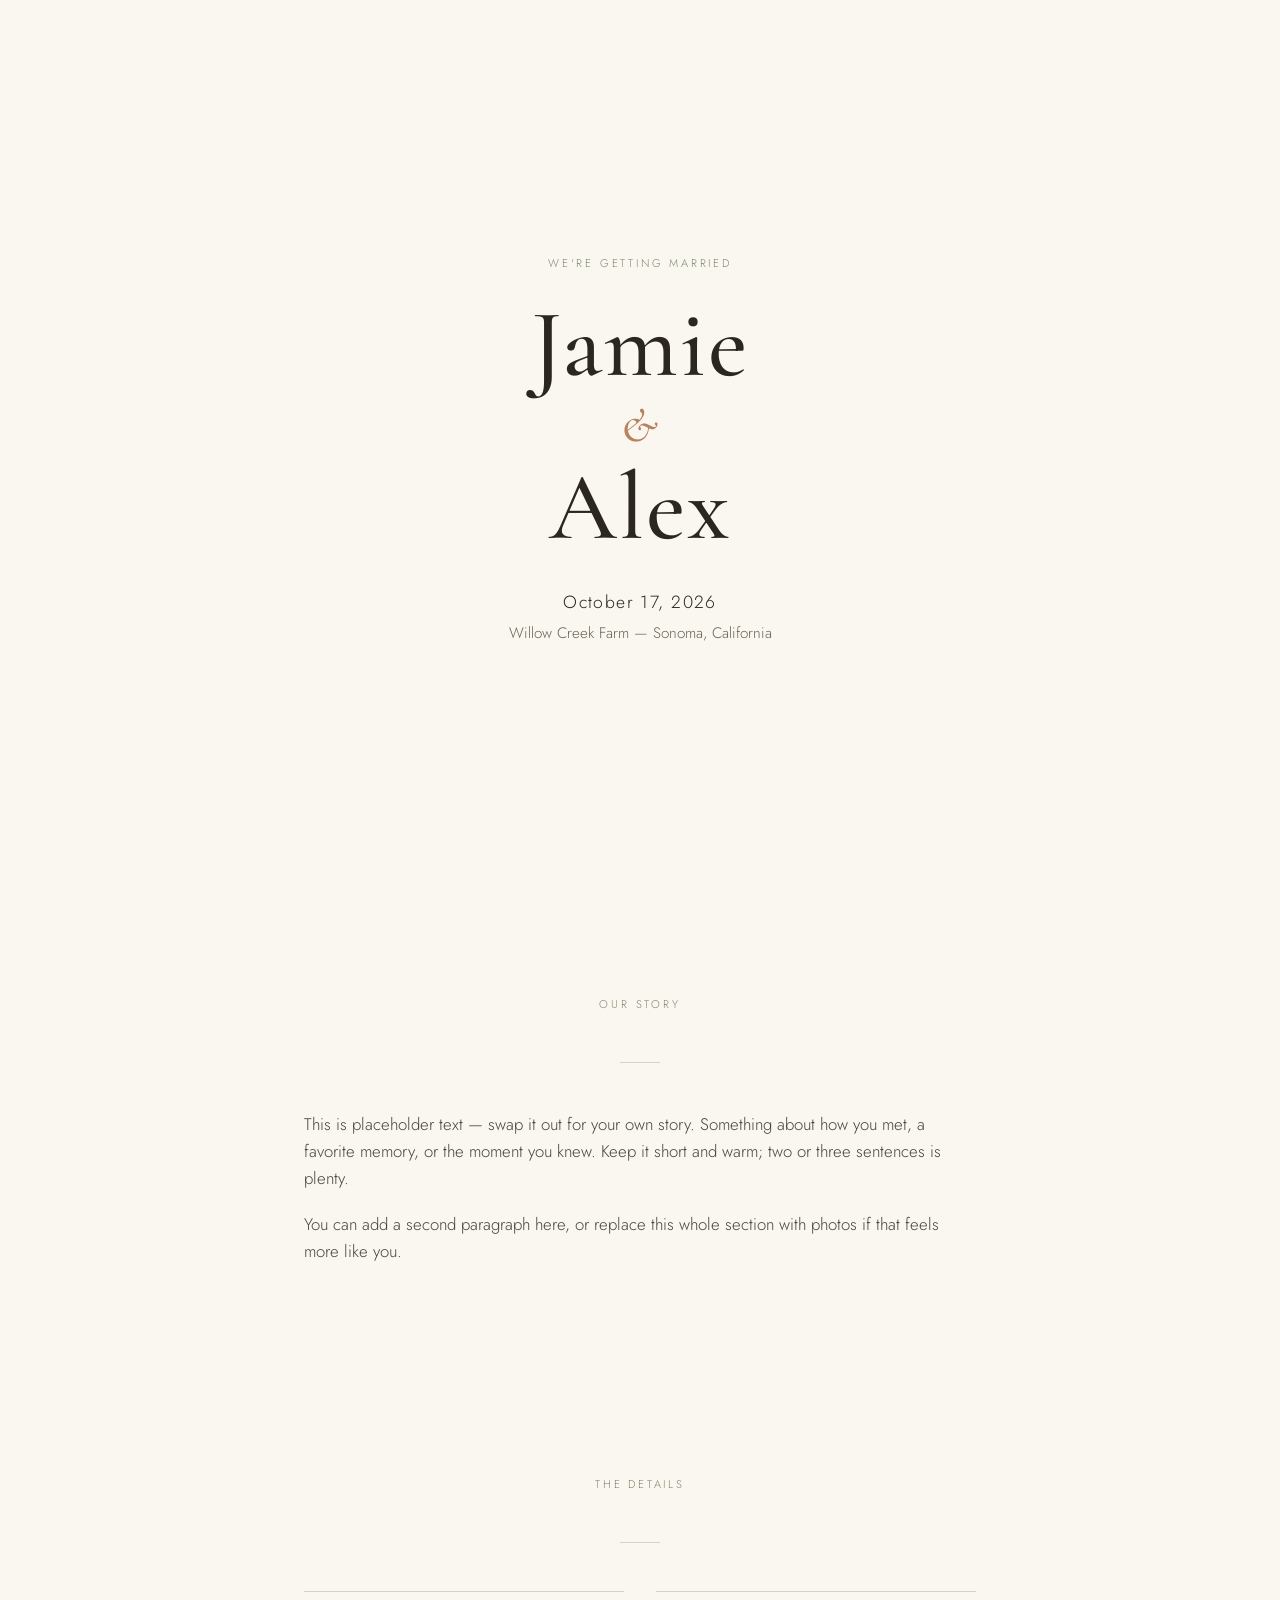
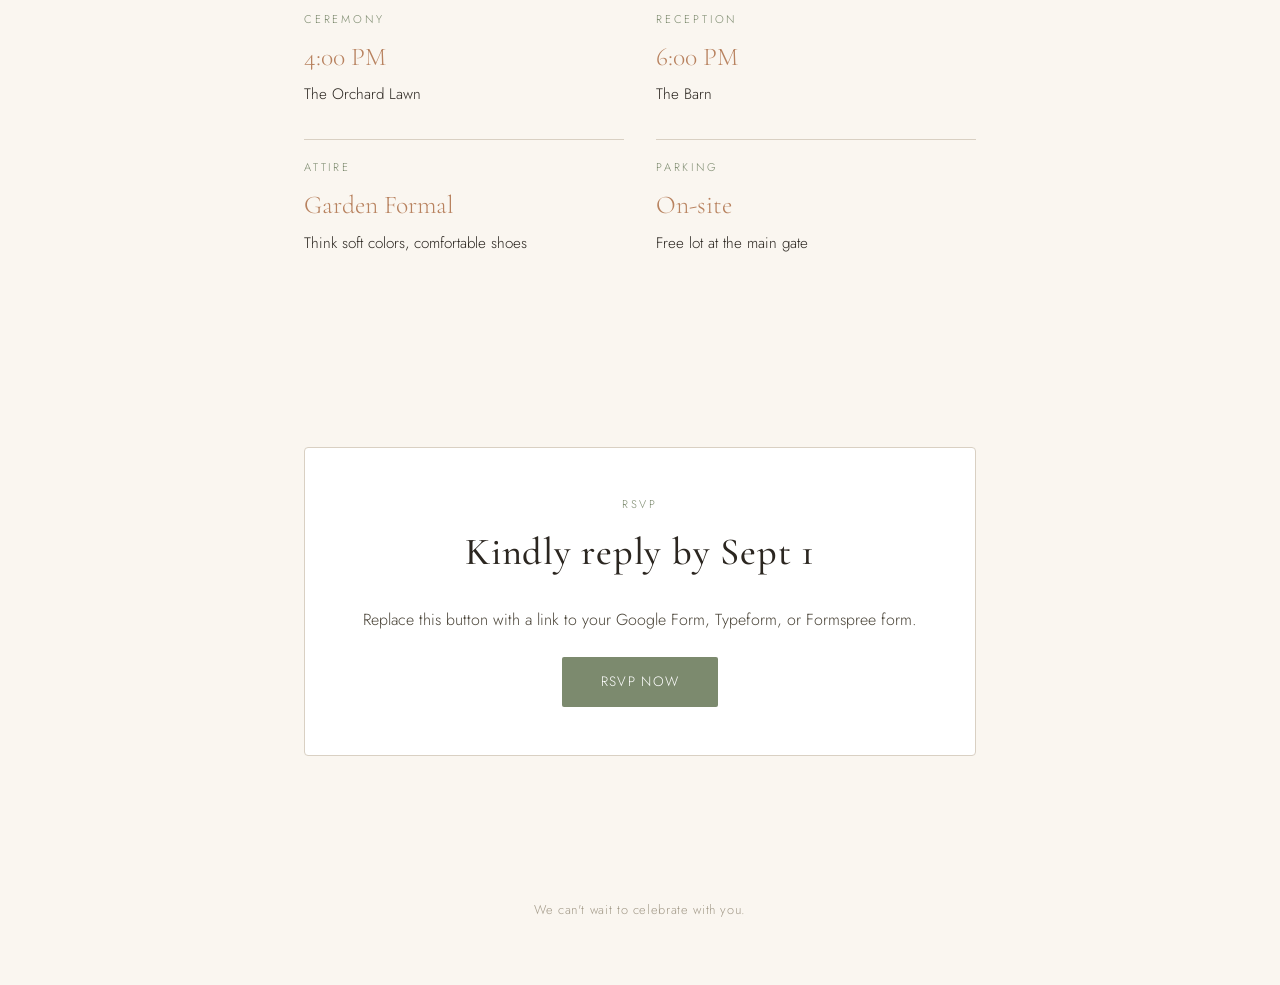
==== index.html @ b08fa6d1 "Add files via upload" ====
<!DOCTYPE html>
<html lang="en">
<head>
<meta charset="UTF-8">
<meta name="viewport" content="width=device-width, initial-scale=1.0">
<title>Jamie & Alex — October 17, 2026</title>
<style>
  @import url('https://fonts.googleapis.com/css2?family=Cormorant+Garamond:ital,wght@0,400;0,500;0,600;1,400&family=Jost:wght@300;400;500&display=swap');

  :root {
    --cream: #faf6f0;
    --ink: #2b2620;
    --sage: #7c8a6e;
    --clay: #b8825f;
    --line: #d9d0c3;
  }

  * { margin: 0; padding: 0; box-sizing: border-box; }

  body {
    background: var(--cream);
    color: var(--ink);
    font-family: 'Jost', sans-serif;
    font-weight: 300;
    line-height: 1.6;
  }

  h1, h2, .display {
    font-family: 'Cormorant Garamond', serif;
    font-weight: 500;
    letter-spacing: 0.02em;
  }

  .eyebrow {
    text-transform: uppercase;
    letter-spacing: 0.25em;
    font-size: 0.7rem;
    color: var(--sage);
  }

  section {
    padding: 6rem 1.5rem;
    max-width: 720px;
    margin: 0 auto;
  }

  /* Hero */
  .hero {
    min-height: 100vh;
    display: flex;
    flex-direction: column;
    align-items: center;
    justify-content: center;
    text-align: center;
    padding: 2rem;
    position: relative;
  }

  .hero .eyebrow { margin-bottom: 1.5rem; }

  .hero h1 {
    font-size: clamp(3rem, 10vw, 6rem);
    line-height: 1;
  }

  .hero .amp {
    display: block;
    font-style: italic;
    color: var(--clay);
    font-size: 0.5em;
    margin: 0.2em 0;
  }

  .hero .date {
    margin-top: 2rem;
    font-size: 1.1rem;
    letter-spacing: 0.08em;
  }

  .hero .venue {
    color: #6b6355;
    font-size: 0.95rem;
    margin-top: 0.3rem;
  }

  .divider {
    width: 40px;
    height: 1px;
    background: var(--line);
    margin: 3rem auto;
  }

  /* Sections */
  .section-title {
    font-size: 2.4rem;
    margin-bottom: 1.5rem;
  }

  .center { text-align: center; }

  .story p {
    margin-bottom: 1.2rem;
    font-size: 1.05rem;
    color: #4a4438;
  }

  .details-grid {
    display: grid;
    grid-template-columns: 1fr 1fr;
    gap: 2rem;
    margin-top: 2rem;
  }

  .detail-card {
    border-top: 1px solid var(--line);
    padding-top: 1.2rem;
  }

  .detail-card .eyebrow { margin-bottom: 0.5rem; }

  .detail-card .time {
    font-family: 'Cormorant Garamond', serif;
    font-size: 1.6rem;
    color: var(--clay);
  }

  .detail-card .where {
    font-size: 0.95rem;
    margin-top: 0.3rem;
  }

  .rsvp-box {
    text-align: center;
    background: #fff;
    border: 1px solid var(--line);
    padding: 3rem 2rem;
    border-radius: 4px;
  }

  .rsvp-box p { margin-bottom: 1.5rem; color: #4a4438; }

  .btn {
    display: inline-block;
    background: var(--sage);
    color: #fff;
    text-decoration: none;
    padding: 0.9rem 2.4rem;
    font-size: 0.85rem;
    letter-spacing: 0.1em;
    text-transform: uppercase;
    border-radius: 2px;
    transition: background 0.2s ease;
  }

  .btn:hover { background: #667059; }

  footer {
    text-align: center;
    padding: 3rem 1.5rem 4rem;
    font-size: 0.8rem;
    color: #a39a89;
    letter-spacing: 0.05em;
  }

  @media (max-width: 560px) {
    .details-grid { grid-template-columns: 1fr; }
    section { padding: 4rem 1.5rem; }
  }
</style>
</head>
<body>

<div class="hero">
  <div class="eyebrow">We're getting married</div>
  <h1>Jamie<span class="amp">&amp;</span>Alex</h1>
  <div class="date">October 17, 2026</div>
  <div class="venue">Willow Creek Farm — Sonoma, California</div>
</div>

<section class="story">
  <div class="center">
    <div class="eyebrow">Our Story</div>
    <div class="divider"></div>
  </div>
  <p>This is placeholder text — swap it out for your own story. Something about how you met, a favorite memory, or the moment you knew. Keep it short and warm; two or three sentences is plenty.</p>
  <p>You can add a second paragraph here, or replace this whole section with photos if that feels more like you.</p>
</section>

<section class="details">
  <div class="center">
    <div class="eyebrow">The Details</div>
    <div class="divider"></div>
  </div>
  <div class="details-grid">
    <div class="detail-card">
      <div class="eyebrow">Ceremony</div>
      <div class="time">4:00 PM</div>
      <div class="where">The Orchard Lawn</div>
    </div>
    <div class="detail-card">
      <div class="eyebrow">Reception</div>
      <div class="time">6:00 PM</div>
      <div class="where">The Barn</div>
    </div>
    <div class="detail-card">
      <div class="eyebrow">Attire</div>
      <div class="time">Garden Formal</div>
      <div class="where">Think soft colors, comfortable shoes</div>
    </div>
    <div class="detail-card">
      <div class="eyebrow">Parking</div>
      <div class="time">On-site</div>
      <div class="where">Free lot at the main gate</div>
    </div>
  </div>
</section>

<section class="rsvp">
  <div class="rsvp-box">
    <div class="eyebrow">RSVP</div>
    <h2 class="section-title" style="margin-top:0.5rem;">Kindly reply by Sept 1</h2>
    <p>Replace this button with a link to your Google Form, Typeform, or Formspree form.</p>
    <a href="#" class="btn">RSVP Now</a>
  </div>
</section>

<footer>
  We can't wait to celebrate with you.
</footer>

</body>
</html>
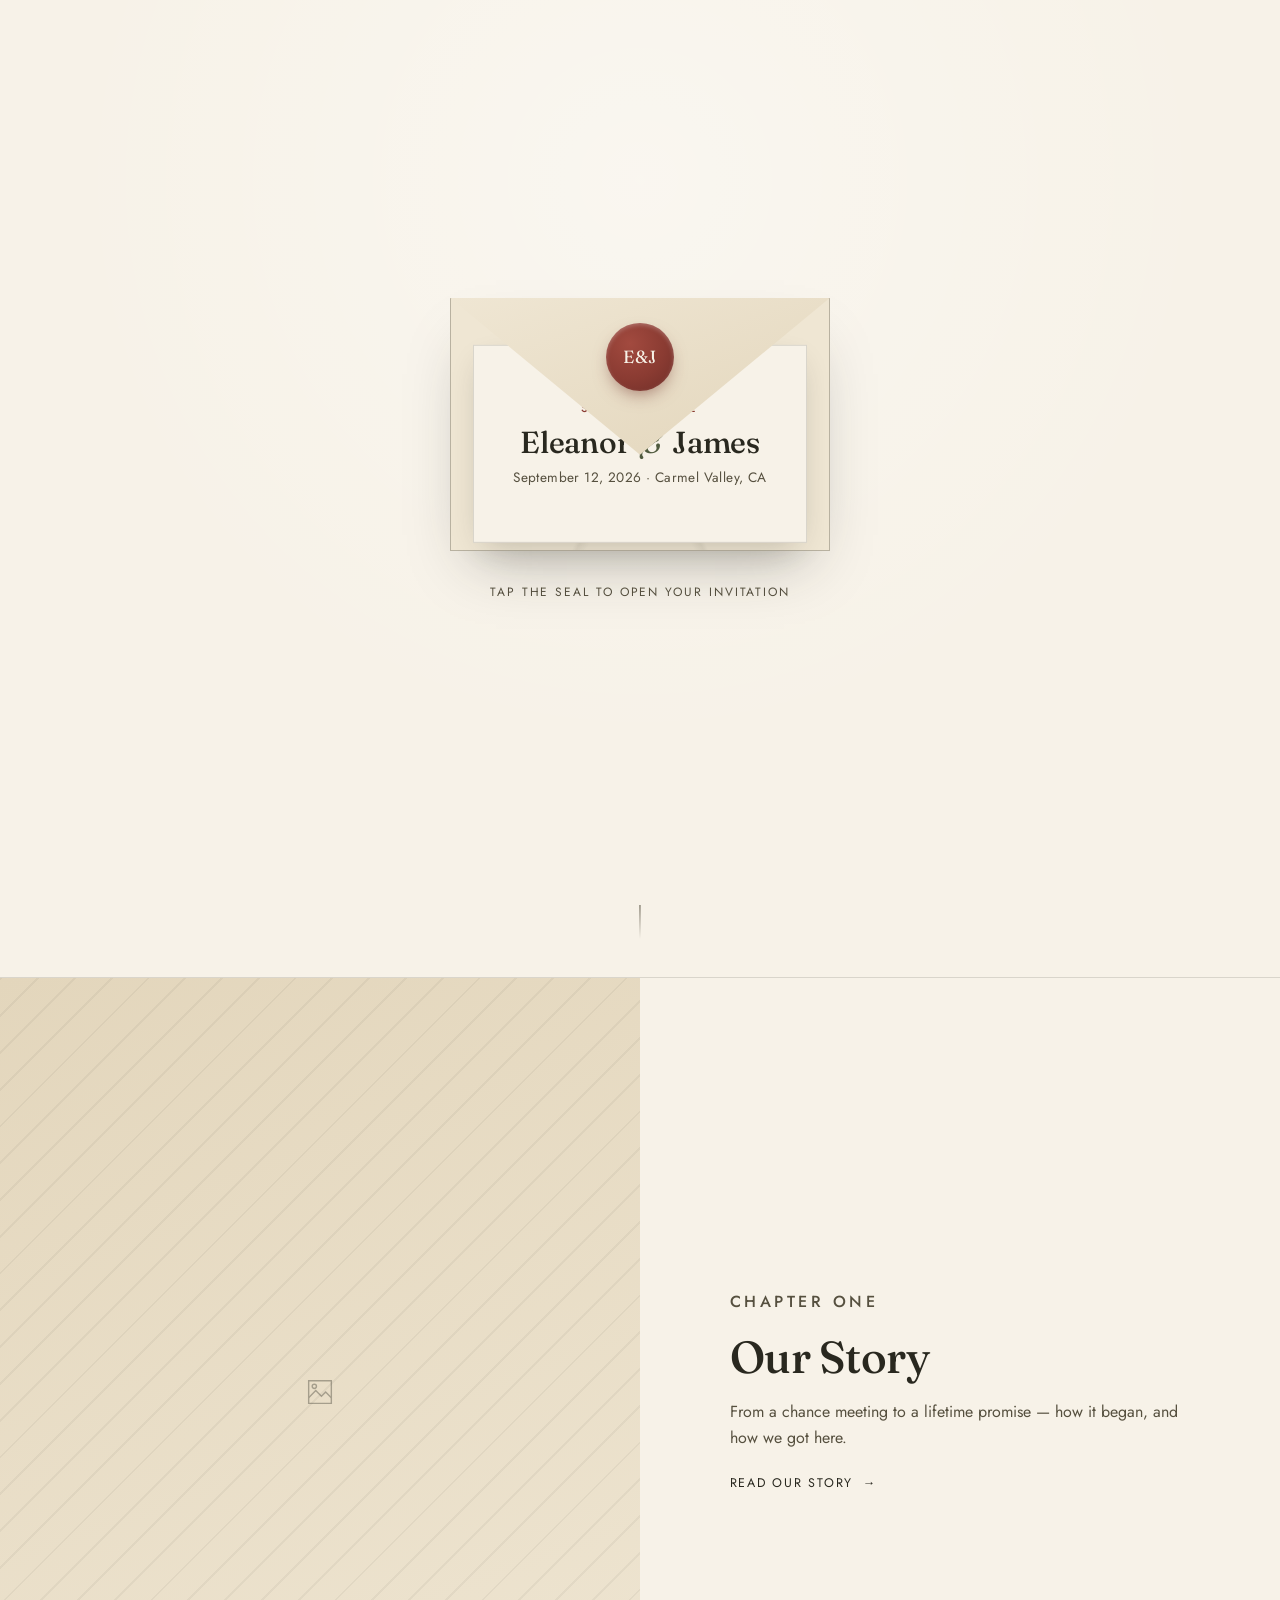
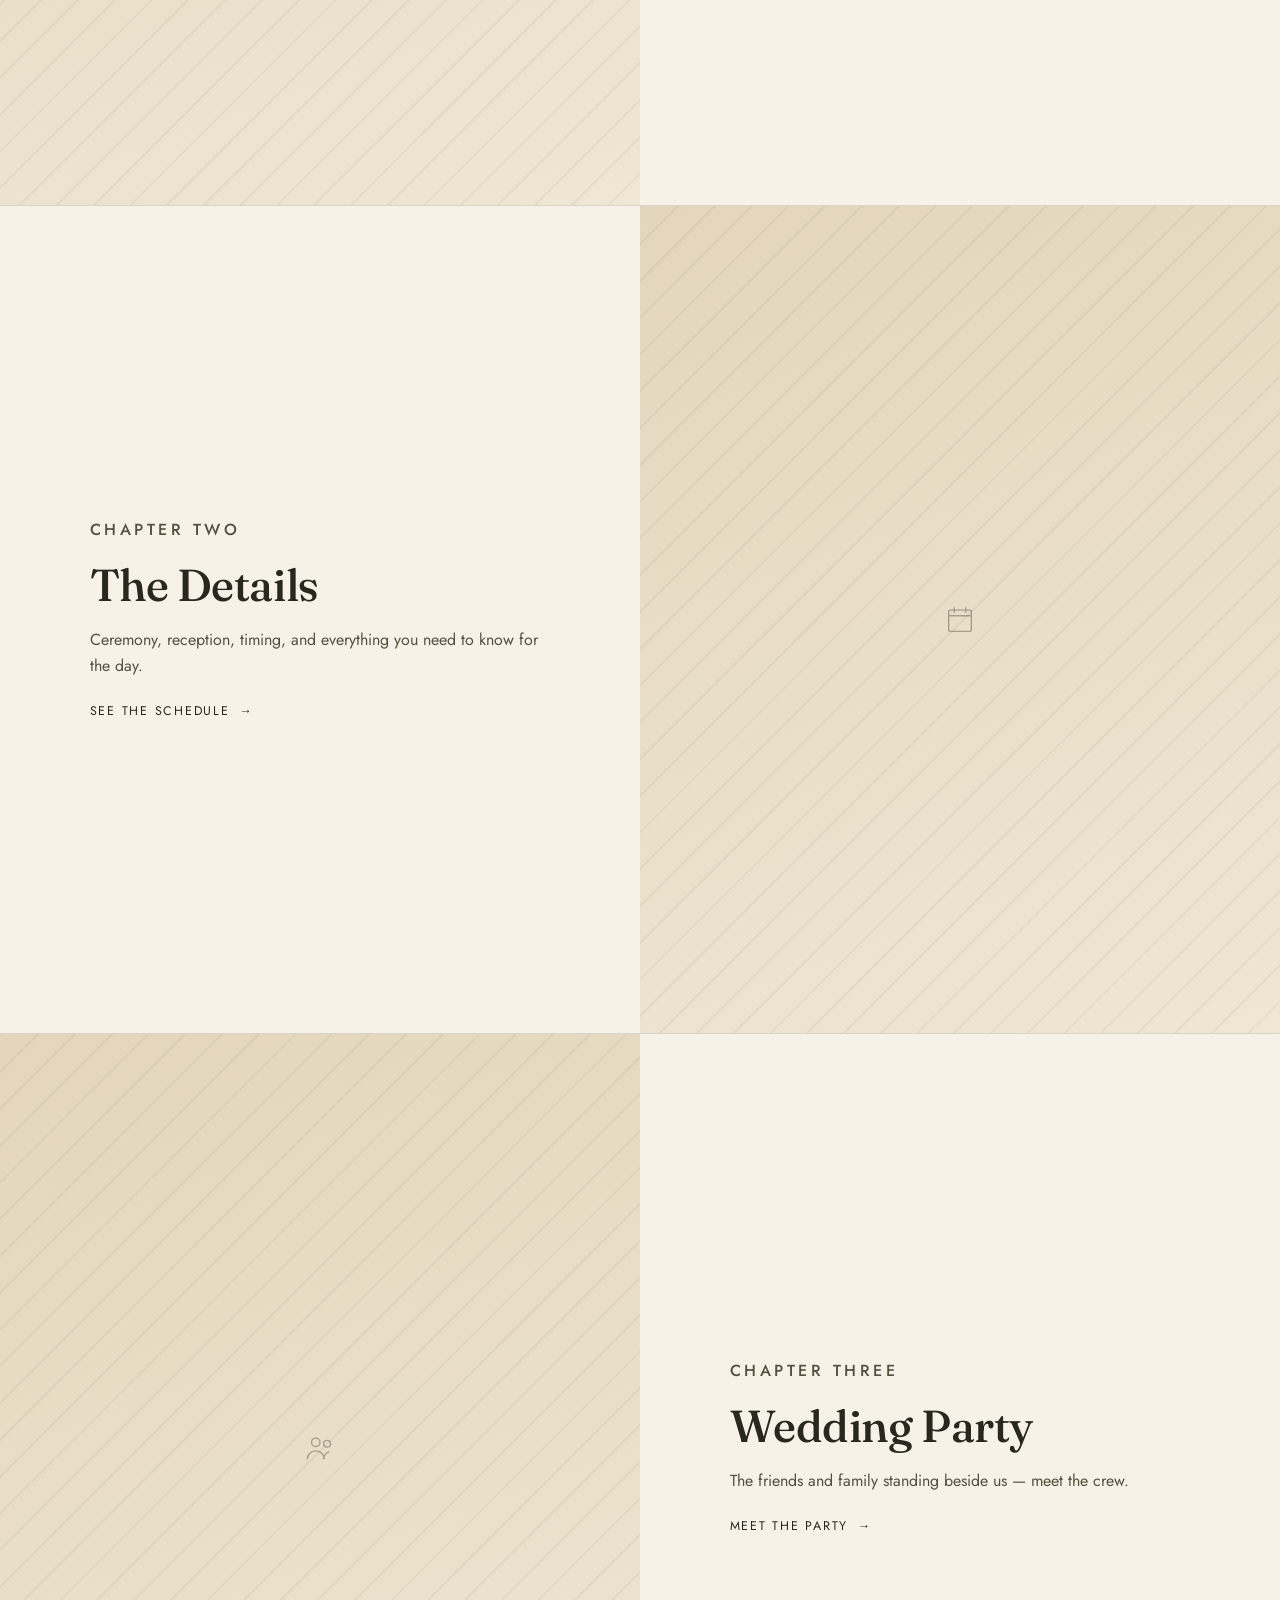
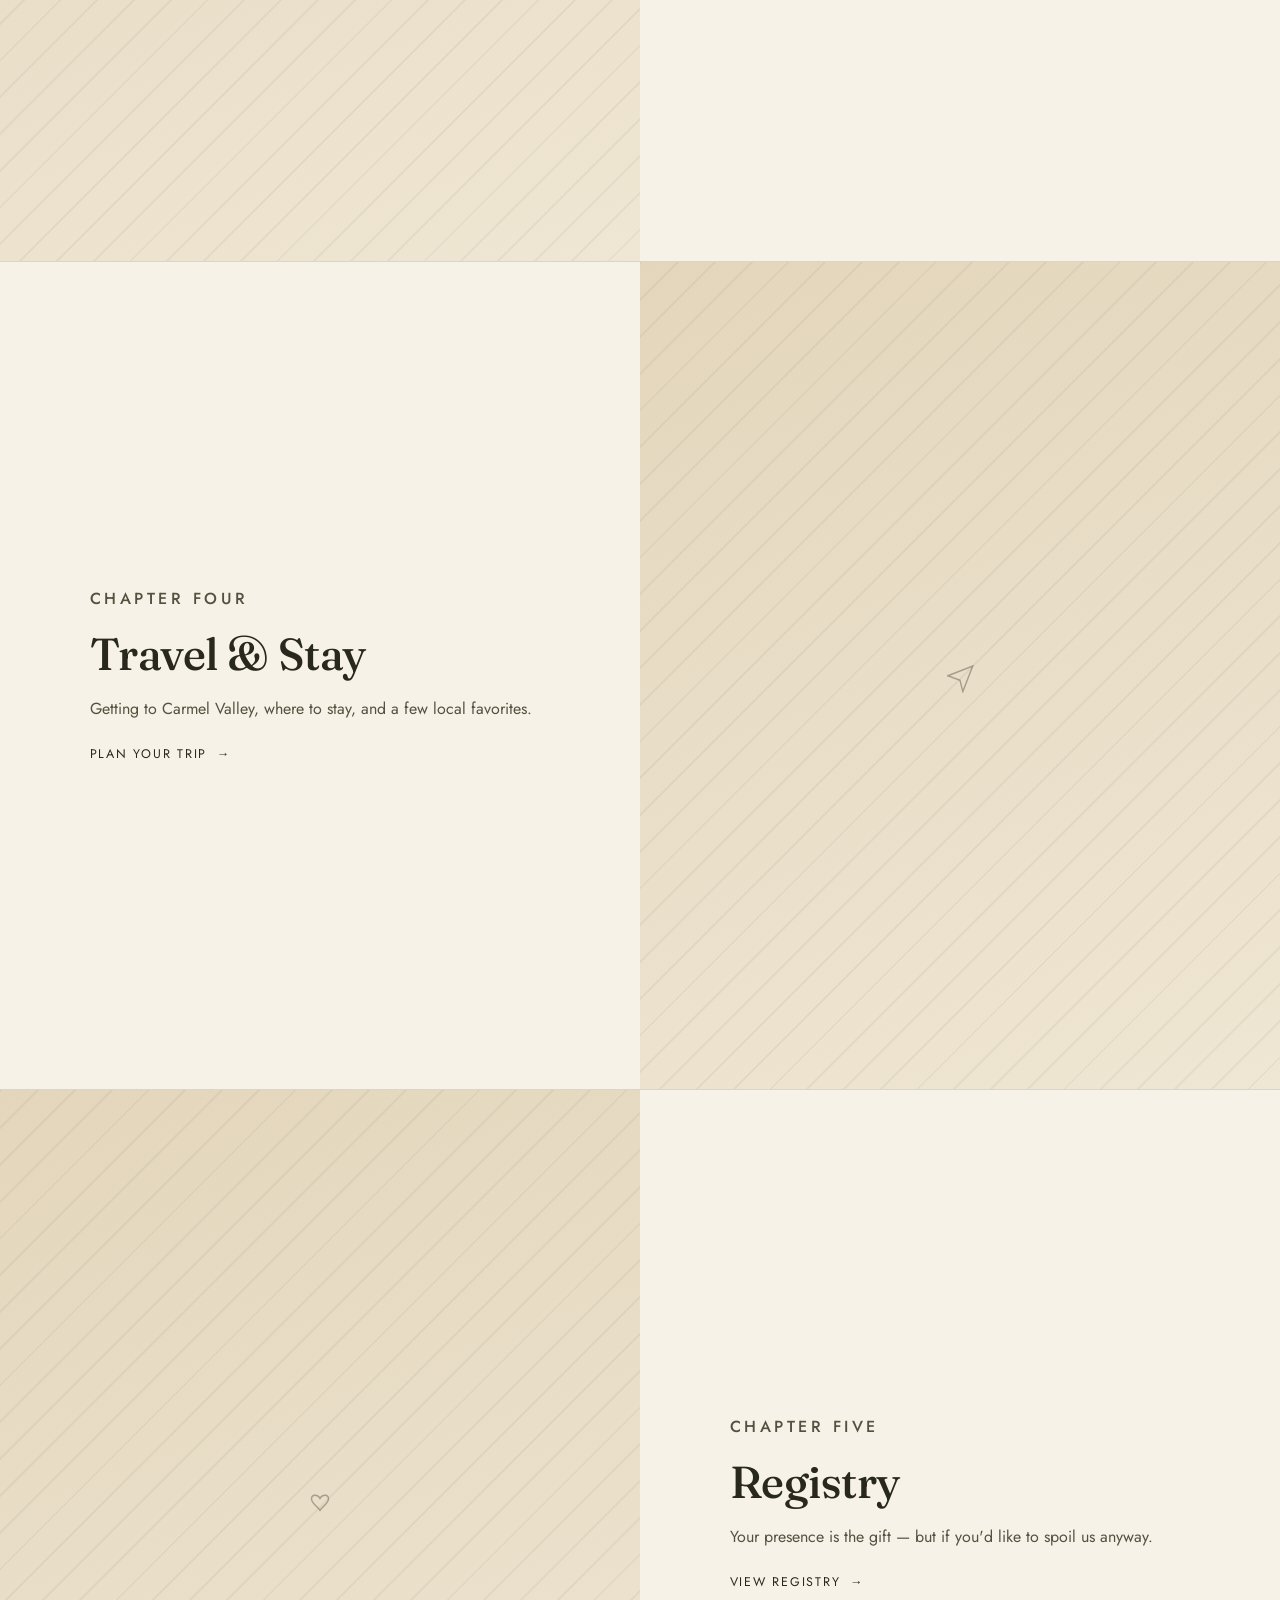
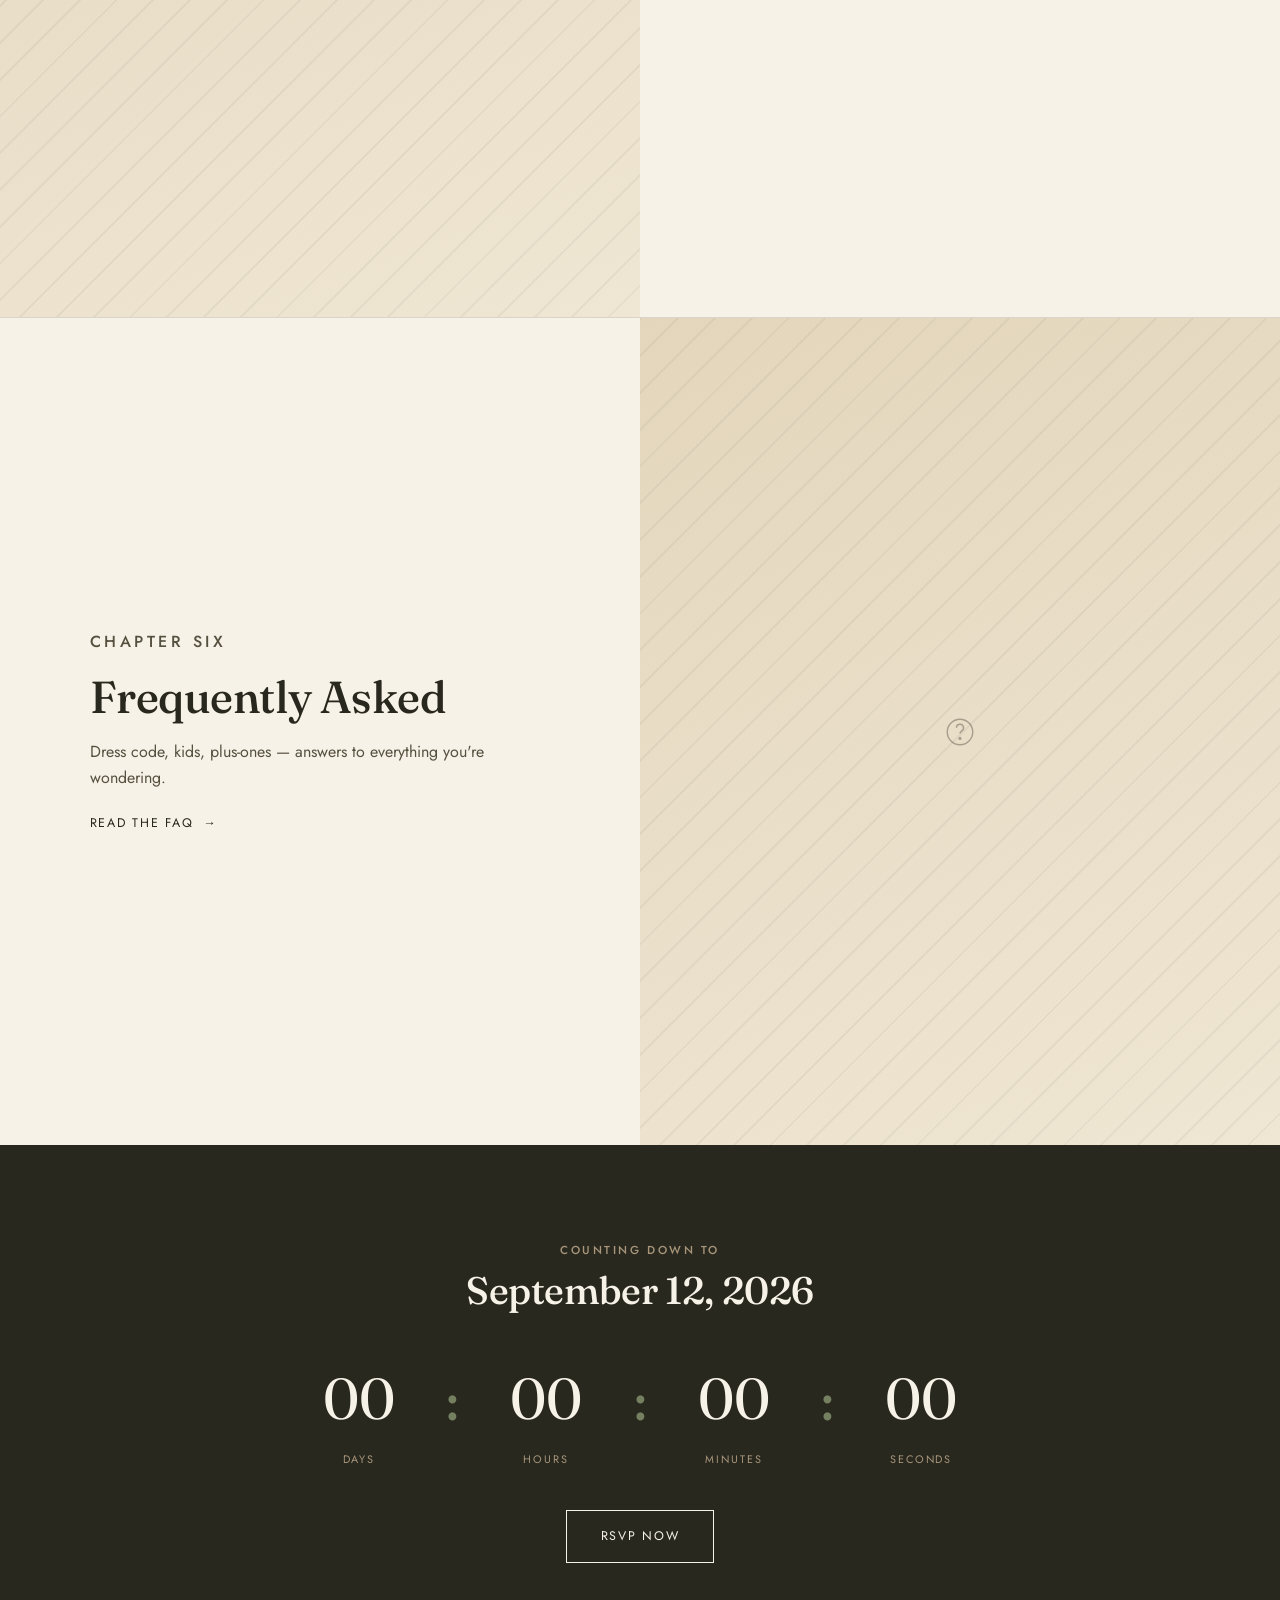
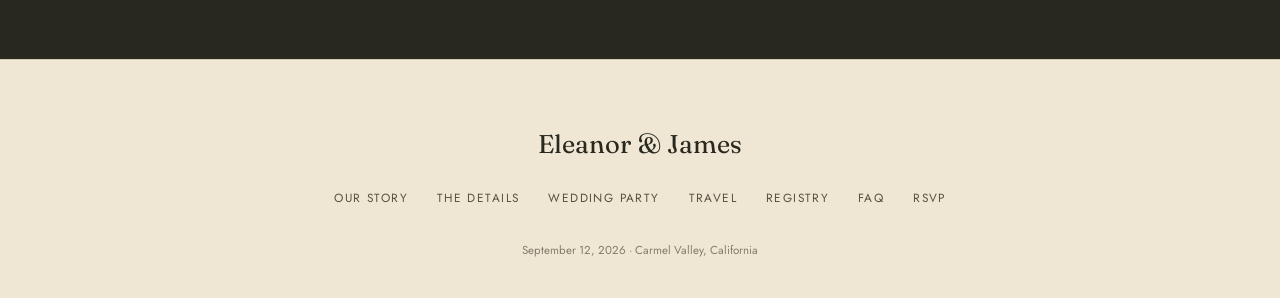
==== commit b482c0ba: "Add files via upload" ====
--- a/index.html
+++ b/index.html
@@ -1,232 +1,203 @@
 <!DOCTYPE html>
 <html lang="en">
 <head>
-<meta charset="UTF-8">
-<meta name="viewport" content="width=device-width, initial-scale=1.0">
-<title>Jamie & Alex — October 17, 2026</title>
-<style>
-  @import url('https://fonts.googleapis.com/css2?family=Cormorant+Garamond:ital,wght@0,400;0,500;0,600;1,400&family=Jost:wght@300;400;500&display=swap');
-
-  :root {
-    --cream: #faf6f0;
-    --ink: #2b2620;
-    --sage: #7c8a6e;
-    --clay: #b8825f;
-    --line: #d9d0c3;
-  }
-
-  * { margin: 0; padding: 0; box-sizing: border-box; }
-
-  body {
-    background: var(--cream);
-    color: var(--ink);
-    font-family: 'Jost', sans-serif;
-    font-weight: 300;
-    line-height: 1.6;
-  }
-
-  h1, h2, .display {
-    font-family: 'Cormorant Garamond', serif;
-    font-weight: 500;
-    letter-spacing: 0.02em;
-  }
-
-  .eyebrow {
-    text-transform: uppercase;
-    letter-spacing: 0.25em;
-    font-size: 0.7rem;
-    color: var(--sage);
-  }
-
-  section {
-    padding: 6rem 1.5rem;
-    max-width: 720px;
-    margin: 0 auto;
-  }
-
-  /* Hero */
-  .hero {
-    min-height: 100vh;
-    display: flex;
-    flex-direction: column;
-    align-items: center;
-    justify-content: center;
-    text-align: center;
-    padding: 2rem;
-    position: relative;
-  }
-
-  .hero .eyebrow { margin-bottom: 1.5rem; }
-
-  .hero h1 {
-    font-size: clamp(3rem, 10vw, 6rem);
-    line-height: 1;
-  }
-
-  .hero .amp {
-    display: block;
-    font-style: italic;
-    color: var(--clay);
-    font-size: 0.5em;
-    margin: 0.2em 0;
-  }
-
-  .hero .date {
-    margin-top: 2rem;
-    font-size: 1.1rem;
-    letter-spacing: 0.08em;
-  }
-
-  .hero .venue {
-    color: #6b6355;
-    font-size: 0.95rem;
-    margin-top: 0.3rem;
-  }
-
-  .divider {
-    width: 40px;
-    height: 1px;
-    background: var(--line);
-    margin: 3rem auto;
-  }
-
-  /* Sections */
-  .section-title {
-    font-size: 2.4rem;
-    margin-bottom: 1.5rem;
-  }
-
-  .center { text-align: center; }
-
-  .story p {
-    margin-bottom: 1.2rem;
-    font-size: 1.05rem;
-    color: #4a4438;
-  }
-
-  .details-grid {
-    display: grid;
-    grid-template-columns: 1fr 1fr;
-    gap: 2rem;
-    margin-top: 2rem;
-  }
-
-  .detail-card {
-    border-top: 1px solid var(--line);
-    padding-top: 1.2rem;
-  }
-
-  .detail-card .eyebrow { margin-bottom: 0.5rem; }
-
-  .detail-card .time {
-    font-family: 'Cormorant Garamond', serif;
-    font-size: 1.6rem;
-    color: var(--clay);
-  }
-
-  .detail-card .where {
-    font-size: 0.95rem;
-    margin-top: 0.3rem;
-  }
-
-  .rsvp-box {
-    text-align: center;
-    background: #fff;
-    border: 1px solid var(--line);
-    padding: 3rem 2rem;
-    border-radius: 4px;
-  }
-
-  .rsvp-box p { margin-bottom: 1.5rem; color: #4a4438; }
-
-  .btn {
-    display: inline-block;
-    background: var(--sage);
-    color: #fff;
-    text-decoration: none;
-    padding: 0.9rem 2.4rem;
-    font-size: 0.85rem;
-    letter-spacing: 0.1em;
-    text-transform: uppercase;
-    border-radius: 2px;
-    transition: background 0.2s ease;
-  }
-
-  .btn:hover { background: #667059; }
-
-  footer {
-    text-align: center;
-    padding: 3rem 1.5rem 4rem;
-    font-size: 0.8rem;
-    color: #a39a89;
-    letter-spacing: 0.05em;
-  }
-
-  @media (max-width: 560px) {
-    .details-grid { grid-template-columns: 1fr; }
-    section { padding: 4rem 1.5rem; }
-  }
-</style>
+<meta charset="UTF-8" />
+<meta name="viewport" content="width=device-width, initial-scale=1.0" />
+<title>Eleanor &amp; James — September 12, 2026</title>
+<meta name="description" content="Join us as we say I do. Eleanor &amp; James, September 12, 2026." />
+<link rel="preconnect" href="https://fonts.googleapis.com">
+<link rel="preconnect" href="https://fonts.gstatic.com" crossorigin>
+<link href="https://fonts.googleapis.com/css2?family=Fraunces:ital,opsz,wght@0,9..144,400;0,9..144,500;0,9..144,600;1,9..144,500&family=Jost:wght@400;500;600&display=swap" rel="stylesheet">
+<link rel="stylesheet" href="styles.css">
 </head>
-<body>
-
-<div class="hero">
-  <div class="eyebrow">We're getting married</div>
-  <h1>Jamie<span class="amp">&amp;</span>Alex</h1>
-  <div class="date">October 17, 2026</div>
-  <div class="venue">Willow Creek Farm — Sonoma, California</div>
-</div>
-
-<section class="story">
-  <div class="center">
-    <div class="eyebrow">Our Story</div>
-    <div class="divider"></div>
+<body class="locked">
+
+  <!-- ============================================================
+       ENVELOPE OPENER — the "save the date" moment
+       EDIT ME: names, wax seal monogram, invitation date text
+       ============================================================ -->
+  <div class="envelope-screen" id="envelope-screen">
+    <div class="envelope" id="envelope">
+      <div class="envelope-flap" id="envelope-flap">
+        <button class="wax-seal" id="wax-seal" aria-label="Open your invitation">E&amp;J</button>
+      </div>
+      <div class="envelope-body"></div>
+      <div class="envelope-card" id="envelope-card">
+        <p class="eyebrow">Save the Date</p>
+        <h1 class="card-names">Eleanor<span class="amp">&amp;</span>James</h1>
+        <p class="card-date">September 12, 2026 · Carmel Valley, CA</p>
+      </div>
+    </div>
+    <p class="envelope-hint">Tap the seal to open your invitation</p>
   </div>
-  <p>This is placeholder text — swap it out for your own story. Something about how you met, a favorite memory, or the moment you knew. Keep it short and warm; two or three sentences is plenty.</p>
-  <p>You can add a second paragraph here, or replace this whole section with photos if that feels more like you.</p>
-</section>
-
-<section class="details">
-  <div class="center">
-    <div class="eyebrow">The Details</div>
-    <div class="divider"></div>
-  </div>
-  <div class="details-grid">
-    <div class="detail-card">
-      <div class="eyebrow">Ceremony</div>
-      <div class="time">4:00 PM</div>
-      <div class="where">The Orchard Lawn</div>
+
+  <!-- ============================================================
+       NAV
+       ============================================================ -->
+  <nav class="site-nav">
+    <div class="container">
+      <a href="index.html" class="nav-mark">E &amp; J</a>
+      <ul class="nav-links" id="nav-links">
+        <li><a href="story.html">Our Story</a></li>
+        <li><a href="details.html">The Details</a></li>
+        <li><a href="wedding-party.html">Wedding Party</a></li>
+        <li><a href="travel.html">Travel</a></li>
+        <li><a href="registry.html">Registry</a></li>
+        <li><a href="faq.html">FAQ</a></li>
+        <li><a href="rsvp.html">RSVP</a></li>
+      </ul>
+      <button class="nav-toggle" aria-label="Toggle menu" aria-expanded="false">
+        <span></span><span></span><span></span>
+      </button>
     </div>
-    <div class="detail-card">
-      <div class="eyebrow">Reception</div>
-      <div class="time">6:00 PM</div>
-      <div class="where">The Barn</div>
+  </nav>
+
+  <!-- ============================================================
+       HERO — revealed once the envelope opens
+       ============================================================ -->
+  <header class="hero">
+    <p class="eyebrow">We're Getting Married</p>
+    <h1>Eleanor <span class="amp">&amp;</span> James</h1>
+    <div class="hero-rule"></div>
+    <p class="hero-date">September 12, 2026 · Carmel Valley, California</p>
+    <div class="scroll-cue">
+      <span>Scroll</span>
+      <span class="line"></span>
     </div>
-    <div class="detail-card">
-      <div class="eyebrow">Attire</div>
-      <div class="time">Garden Formal</div>
-      <div class="where">Think soft colors, comfortable shoes</div>
-    </div>
-    <div class="detail-card">
-      <div class="eyebrow">Parking</div>
-      <div class="time">On-site</div>
-      <div class="where">Free lot at the main gate</div>
-    </div>
-  </div>
-</section>
-
-<section class="rsvp">
-  <div class="rsvp-box">
-    <div class="eyebrow">RSVP</div>
-    <h2 class="section-title" style="margin-top:0.5rem;">Kindly reply by Sept 1</h2>
-    <p>Replace this button with a link to your Google Form, Typeform, or Formspree form.</p>
-    <a href="#" class="btn">RSVP Now</a>
-  </div>
-</section>
-
-<footer>
-  We can't wait to celebrate with you.
-</footer>
-
+  </header>
+
+  <!-- ============================================================
+       LINKED SCROLL PANELS — each links to its own page
+       ============================================================ -->
+  <main>
+
+    <section class="panel reveal">
+      <a class="panel-hitbox" href="story.html" aria-label="Read Our Story"></a>
+      <div class="panel-media">
+        <div class="photo-placeholder" aria-hidden="true">
+          <svg viewBox="0 0 24 24" fill="none" stroke="currentColor" stroke-width="1"><path d="M4 4h16v16H4z"/><path d="M4 16l5-5 4 4 3-3 4 4"/><circle cx="8" cy="8" r="1.5"/></svg>
+        </div>
+      </div>
+      <div class="panel-copy">
+        <p class="eyebrow">Chapter One</p>
+        <h2>Our Story</h2>
+        <p>From a chance meeting to a lifetime promise — how it began, and how we got here.</p>
+        <a class="panel-link" href="story.html">Read our story <span class="arrow">→</span></a>
+      </div>
+    </section>
+
+    <section class="panel reveal">
+      <a class="panel-hitbox" href="details.html" aria-label="View The Details"></a>
+      <div class="panel-media">
+        <div class="photo-placeholder" aria-hidden="true">
+          <svg viewBox="0 0 24 24" fill="none" stroke="currentColor" stroke-width="1"><rect x="4" y="5" width="16" height="15" rx="1"/><path d="M4 9h16M8 3v4M16 3v4"/></svg>
+        </div>
+      </div>
+      <div class="panel-copy">
+        <p class="eyebrow">Chapter Two</p>
+        <h2>The Details</h2>
+        <p>Ceremony, reception, timing, and everything you need to know for the day.</p>
+        <a class="panel-link" href="details.html">See the schedule <span class="arrow">→</span></a>
+      </div>
+    </section>
+
+    <section class="panel reveal">
+      <a class="panel-hitbox" href="wedding-party.html" aria-label="Meet the Wedding Party"></a>
+      <div class="panel-media">
+        <div class="photo-placeholder" aria-hidden="true">
+          <svg viewBox="0 0 24 24" fill="none" stroke="currentColor" stroke-width="1"><circle cx="9" cy="8" r="3"/><circle cx="17" cy="9" r="2.4"/><path d="M3 20c0-3.3 2.7-6 6-6s6 2.7 6 6M14.5 20c.3-2.6 1.8-4.6 4-5.4"/></svg>
+        </div>
+      </div>
+      <div class="panel-copy">
+        <p class="eyebrow">Chapter Three</p>
+        <h2>Wedding Party</h2>
+        <p>The friends and family standing beside us — meet the crew.</p>
+        <a class="panel-link" href="wedding-party.html">Meet the party <span class="arrow">→</span></a>
+      </div>
+    </section>
+
+    <section class="panel reveal">
+      <a class="panel-hitbox" href="travel.html" aria-label="Travel and Stay information"></a>
+      <div class="panel-media">
+        <div class="photo-placeholder" aria-hidden="true">
+          <svg viewBox="0 0 24 24" fill="none" stroke="currentColor" stroke-width="1"><path d="M3 12l18-7-7 18-2-8-8-3z"/></svg>
+        </div>
+      </div>
+      <div class="panel-copy">
+        <p class="eyebrow">Chapter Four</p>
+        <h2>Travel &amp; Stay</h2>
+        <p>Getting to Carmel Valley, where to stay, and a few local favorites.</p>
+        <a class="panel-link" href="travel.html">Plan your trip <span class="arrow">→</span></a>
+      </div>
+    </section>
+
+    <section class="panel reveal">
+      <a class="panel-hitbox" href="registry.html" aria-label="View the Registry"></a>
+      <div class="panel-media">
+        <div class="photo-placeholder" aria-hidden="true">
+          <svg viewBox="0 0 24 24" fill="none" stroke="currentColor" stroke-width="1"><path d="M12 8c-1.5-3-6-3-6 .5 0 3 4 5 6 8 2-3 6-5 6-8 0-3.5-4.5-3.5-6-.5z"/></svg>
+        </div>
+      </div>
+      <div class="panel-copy">
+        <p class="eyebrow">Chapter Five</p>
+        <h2>Registry</h2>
+        <p>Your presence is the gift — but if you'd like to spoil us anyway.</p>
+        <a class="panel-link" href="registry.html">View registry <span class="arrow">→</span></a>
+      </div>
+    </section>
+
+    <section class="panel reveal">
+      <a class="panel-hitbox" href="faq.html" aria-label="Frequently Asked Questions"></a>
+      <div class="panel-media">
+        <div class="photo-placeholder" aria-hidden="true">
+          <svg viewBox="0 0 24 24" fill="none" stroke="currentColor" stroke-width="1"><circle cx="12" cy="12" r="9"/><path d="M9.5 9a2.5 2.5 0 1 1 3.7 2.2c-.9.5-1.2 1-1.2 1.9"/><circle cx="12" cy="16.5" r="0.6" fill="currentColor"/></svg>
+        </div>
+      </div>
+      <div class="panel-copy">
+        <p class="eyebrow">Chapter Six</p>
+        <h2>Frequently Asked</h2>
+        <p>Dress code, kids, plus-ones — answers to everything you're wondering.</p>
+        <a class="panel-link" href="faq.html">Read the FAQ <span class="arrow">→</span></a>
+      </div>
+    </section>
+
+    <!-- ============================================================
+         COUNTDOWN
+         ============================================================ -->
+    <section class="countdown reveal">
+      <p class="eyebrow">Counting Down To</p>
+      <h2>September 12, 2026</h2>
+      <div class="countdown-grid">
+        <div class="countdown-unit"><span class="num" id="cd-days">00</span><span class="label">Days</span></div>
+        <span class="countdown-divider">:</span>
+        <div class="countdown-unit"><span class="num" id="cd-hours">00</span><span class="label">Hours</span></div>
+        <span class="countdown-divider">:</span>
+        <div class="countdown-unit"><span class="num" id="cd-mins">00</span><span class="label">Minutes</span></div>
+        <span class="countdown-divider">:</span>
+        <div class="countdown-unit"><span class="num" id="cd-secs">00</span><span class="label">Seconds</span></div>
+      </div>
+      <a class="btn" href="rsvp.html">RSVP Now</a>
+    </section>
+
+  </main>
+
+  <!-- ============================================================
+       FOOTER
+       ============================================================ -->
+  <footer class="site-footer">
+    <p class="footer-mark">Eleanor &amp; James</p>
+    <ul class="footer-links">
+      <li><a href="story.html">Our Story</a></li>
+      <li><a href="details.html">The Details</a></li>
+      <li><a href="wedding-party.html">Wedding Party</a></li>
+      <li><a href="travel.html">Travel</a></li>
+      <li><a href="registry.html">Registry</a></li>
+      <li><a href="faq.html">FAQ</a></li>
+      <li><a href="rsvp.html">RSVP</a></li>
+    </ul>
+    <p class="footer-note">September 12, 2026 · Carmel Valley, California</p>
+  </footer>
+
+  <script src="script.js"></script>
 </body>
 </html>
--- a/styles.css
+++ b/styles.css
@@ -0,0 +1,817 @@
+/* ============================================================
+   TOKENS
+   ============================================================ */
+:root {
+  --ivory: #F7F2E8;
+  --paper: #EFE6D3;
+  --paper-deep: #E3D6BC;
+  --ink: #29281F;
+  --ink-soft: #56503F;
+  --sage: #74805F;
+  --sage-deep: #4F5A3E;
+  --taupe: #A8967B;
+  --wax: #8A3B32;
+  --wax-deep: #6E2E28;
+  --line: rgba(41, 40, 31, 0.14);
+  --line-strong: rgba(41, 40, 31, 0.28);
+
+  --font-display: "Fraunces", serif;
+  --font-body: "Jost", sans-serif;
+
+  --container: 1180px;
+  --ease: cubic-bezier(0.65, 0, 0.35, 1);
+}
+
+/* ============================================================
+   RESET & BASE
+   ============================================================ */
+* { margin: 0; padding: 0; box-sizing: border-box; }
+
+html { scroll-behavior: smooth; }
+
+@media (prefers-reduced-motion: reduce) {
+  html { scroll-behavior: auto; }
+  *, *::before, *::after {
+    animation-duration: 0.001ms !important;
+    animation-iteration-count: 1 !important;
+    transition-duration: 0.001ms !important;
+    scroll-behavior: auto !important;
+  }
+}
+
+body {
+  font-family: var(--font-body);
+  background: var(--ivory);
+  color: var(--ink);
+  line-height: 1.6;
+  -webkit-font-smoothing: antialiased;
+}
+
+body.locked { overflow: hidden; height: 100vh; }
+
+img { max-width: 100%; display: block; }
+a { color: inherit; text-decoration: none; }
+button { font: inherit; cursor: pointer; }
+ul { list-style: none; }
+
+h1, h2, h3 {
+  font-family: var(--font-display);
+  font-weight: 500;
+  color: var(--ink);
+  line-height: 1.1;
+  letter-spacing: -0.01em;
+}
+
+.eyebrow {
+  font-family: var(--font-body);
+  font-size: 0.72rem;
+  letter-spacing: 0.22em;
+  text-transform: uppercase;
+  color: var(--sage-deep);
+  font-weight: 500;
+}
+
+.container {
+  max-width: var(--container);
+  margin: 0 auto;
+  padding: 0 6vw;
+}
+
+/* focus visibility */
+a:focus-visible, button:focus-visible, input:focus-visible, textarea:focus-visible, select:focus-visible {
+  outline: 2px solid var(--sage-deep);
+  outline-offset: 3px;
+}
+
+/* ============================================================
+   NAV (site pages, not index envelope)
+   ============================================================ */
+.site-nav {
+  position: sticky;
+  top: 0;
+  z-index: 50;
+  background: rgba(247, 242, 232, 0.9);
+  backdrop-filter: blur(10px);
+  border-bottom: 1px solid var(--line);
+}
+
+.site-nav .container {
+  display: flex;
+  align-items: center;
+  justify-content: space-between;
+  height: 76px;
+}
+
+.nav-mark {
+  font-family: var(--font-display);
+  font-size: 1.3rem;
+  letter-spacing: 0.03em;
+}
+
+.nav-links {
+  display: flex;
+  gap: 2.2rem;
+}
+
+.nav-links a {
+  font-size: 0.78rem;
+  letter-spacing: 0.12em;
+  text-transform: uppercase;
+  color: var(--ink-soft);
+  padding-bottom: 4px;
+  border-bottom: 1px solid transparent;
+  transition: color 0.25s var(--ease), border-color 0.25s var(--ease);
+}
+
+.nav-links a:hover,
+.nav-links a[aria-current="page"] {
+  color: var(--ink);
+  border-color: var(--sage);
+}
+
+.nav-toggle {
+  display: none;
+  background: none;
+  border: none;
+  flex-direction: column;
+  gap: 5px;
+  padding: 8px;
+}
+.nav-toggle span {
+  width: 22px;
+  height: 1px;
+  background: var(--ink);
+}
+
+@media (max-width: 800px) {
+  .nav-links {
+    position: fixed;
+    inset: 76px 0 0 0;
+    background: var(--ivory);
+    flex-direction: column;
+    align-items: flex-start;
+    padding: 2rem 6vw;
+    gap: 1.4rem;
+    transform: translateY(-8px);
+    opacity: 0;
+    pointer-events: none;
+    transition: opacity 0.25s var(--ease), transform 0.25s var(--ease);
+  }
+  .nav-links.open {
+    opacity: 1;
+    pointer-events: auto;
+    transform: translateY(0);
+  }
+  .nav-toggle { display: flex; }
+}
+
+/* ============================================================
+   ENVELOPE LANDING (index only)
+   ============================================================ */
+.envelope-screen {
+  position: fixed;
+  inset: 0;
+  z-index: 200;
+  display: flex;
+  flex-direction: column;
+  align-items: center;
+  justify-content: center;
+  gap: 2rem;
+  background:
+    radial-gradient(circle at 50% 20%, rgba(255,255,255,0.35), transparent 60%),
+    var(--ivory);
+  transition: opacity 0.9s var(--ease), transform 0.9s var(--ease);
+}
+
+.envelope-screen.dismissed {
+  opacity: 0;
+  transform: translateY(-4%);
+  pointer-events: none;
+}
+
+.envelope-screen[hidden] { display: none; }
+
+.envelope {
+  position: relative;
+  width: min(78vw, 380px);
+  aspect-ratio: 3 / 2;
+  perspective: 1400px;
+}
+
+.envelope-body {
+  position: absolute;
+  inset: 0;
+  background: var(--paper);
+  border: 1px solid var(--line-strong);
+  box-shadow: 0 30px 60px -25px rgba(41,40,31,0.35);
+}
+
+.envelope-body::before {
+  /* inner side flaps, purely decorative */
+  content: "";
+  position: absolute;
+  inset: 0;
+  background:
+    linear-gradient(115deg, transparent 48%, rgba(41,40,31,0.06) 49%, transparent 51%),
+    linear-gradient(245deg, transparent 48%, rgba(41,40,31,0.06) 49%, transparent 51%);
+}
+
+.envelope-card {
+  position: absolute;
+  left: 6%;
+  right: 6%;
+  bottom: 8%;
+  top: 14%;
+  background: var(--ivory);
+  border: 1px solid var(--line);
+  box-shadow: 0 10px 30px -12px rgba(41,40,31,0.3);
+  display: flex;
+  flex-direction: column;
+  align-items: center;
+  justify-content: center;
+  text-align: center;
+  gap: 0.5rem;
+  padding: 1.5rem;
+  transform: translateY(6%);
+  transition: transform 1s 0.5s var(--ease);
+}
+
+.envelope-card .eyebrow { color: var(--wax); }
+
+.envelope-card .card-names {
+  font-size: clamp(1.4rem, 5vw, 1.9rem);
+}
+
+.envelope-card .card-names .amp {
+  font-style: italic;
+  color: var(--sage-deep);
+  margin: 0 0.35em;
+}
+
+.envelope-card .card-date {
+  font-size: 0.85rem;
+  color: var(--ink-soft);
+  letter-spacing: 0.03em;
+}
+
+.envelope-flap {
+  position: absolute;
+  top: 0;
+  left: 0;
+  right: 0;
+  height: 62%;
+  background: linear-gradient(160deg, var(--paper) 0%, var(--paper-deep) 100%);
+  clip-path: polygon(0 0, 100% 0, 50% 100%);
+  transform-origin: top center;
+  transform-style: preserve-3d;
+  transition: transform 1s var(--ease);
+  border-bottom: 1px solid var(--line-strong);
+  z-index: 3;
+}
+
+.wax-seal {
+  position: absolute;
+  left: 50%;
+  top: 38%;
+  transform: translate(-50%, -50%);
+  width: 68px;
+  height: 68px;
+  border-radius: 50%;
+  background: radial-gradient(circle at 35% 30%, #a24a3f, var(--wax) 55%, var(--wax-deep) 100%);
+  color: var(--ivory);
+  font-family: var(--font-display);
+  font-size: 1.1rem;
+  letter-spacing: 0.05em;
+  display: flex;
+  align-items: center;
+  justify-content: center;
+  border: none;
+  box-shadow: 0 8px 18px -6px rgba(110, 46, 40, 0.6), inset 0 2px 4px rgba(255,255,255,0.25);
+  transition: transform 0.4s var(--ease), box-shadow 0.4s var(--ease);
+  z-index: 4;
+}
+
+.wax-seal:hover { transform: translate(-50%, -50%) scale(1.05); }
+.wax-seal:active { transform: translate(-50%, -50%) scale(0.96); }
+
+.envelope-hint {
+  font-size: 0.75rem;
+  letter-spacing: 0.16em;
+  text-transform: uppercase;
+  color: var(--ink-soft);
+  animation: pulse 2.6s ease-in-out infinite;
+}
+
+@keyframes pulse {
+  0%, 100% { opacity: 0.55; }
+  50% { opacity: 1; }
+}
+
+/* opening sequence */
+.envelope.is-opening .envelope-flap {
+  transform: rotateX(-175deg);
+}
+.envelope.is-opening .envelope-card {
+  transform: translateY(-38%);
+  transition-delay: 0.35s;
+}
+.envelope.is-opening .wax-seal {
+  transition: opacity 0.35s var(--ease), transform 0.35s var(--ease);
+  opacity: 0;
+  transform: translate(-50%, -50%) scale(0.6);
+}
+.envelope.is-opening ~ .envelope-hint { opacity: 0; }
+
+/* ============================================================
+   HERO
+   ============================================================ */
+.hero {
+  min-height: 100vh;
+  display: flex;
+  flex-direction: column;
+  align-items: center;
+  justify-content: center;
+  text-align: center;
+  gap: 1.6rem;
+  padding: 8rem 6vw 4rem;
+  position: relative;
+  background:
+    radial-gradient(ellipse at 50% 0%, rgba(116,128,95,0.08), transparent 55%),
+    var(--ivory);
+}
+
+.hero .eyebrow { color: var(--wax); }
+
+.hero h1 {
+  font-size: clamp(2.6rem, 8vw, 5.2rem);
+  font-weight: 500;
+}
+
+.hero h1 .amp {
+  font-style: italic;
+  color: var(--sage-deep);
+  padding: 0 0.15em;
+}
+
+.hero .hero-date {
+  font-size: 1rem;
+  letter-spacing: 0.08em;
+  color: var(--ink-soft);
+}
+
+.hero .hero-rule {
+  width: 46px;
+  height: 1px;
+  background: var(--line-strong);
+  margin: 0.4rem 0;
+}
+
+.scroll-cue {
+  position: absolute;
+  bottom: 2.4rem;
+  left: 50%;
+  transform: translateX(-50%);
+  display: flex;
+  flex-direction: column;
+  align-items: center;
+  gap: 0.5rem;
+  font-size: 0.68rem;
+  letter-spacing: 0.2em;
+  text-transform: uppercase;
+  color: var(--ink-soft);
+}
+
+.scroll-cue .line {
+  width: 1px;
+  height: 34px;
+  background: linear-gradient(var(--ink-soft), transparent);
+  animation: drop 2.2s ease-in-out infinite;
+}
+
+@keyframes drop {
+  0% { transform: scaleY(0); transform-origin: top; }
+  50% { transform: scaleY(1); transform-origin: top; }
+  50.1% { transform-origin: bottom; }
+  100% { transform: scaleY(0); transform-origin: bottom; }
+}
+
+/* ============================================================
+   PANEL LINKS (scrolling linked sections on index)
+   ============================================================ */
+.panel {
+  display: grid;
+  grid-template-columns: 1fr 1fr;
+  min-height: 92vh;
+  border-top: 1px solid var(--line);
+}
+
+.panel:nth-child(even) .panel-media { order: 2; }
+
+.panel-media {
+  position: relative;
+  overflow: hidden;
+  background: var(--paper);
+}
+
+.panel-media .photo-placeholder {
+  position: absolute;
+  inset: 0;
+}
+
+.panel-copy {
+  display: flex;
+  flex-direction: column;
+  justify-content: center;
+  gap: 1.1rem;
+  padding: 6vw 7vw;
+}
+
+.panel-copy h2 {
+  font-size: clamp(2rem, 4vw, 2.8rem);
+}
+
+.panel-copy p {
+  color: var(--ink-soft);
+  max-width: 46ch;
+  font-size: 1rem;
+}
+
+.panel-link {
+  display: inline-flex;
+  align-items: center;
+  gap: 0.6rem;
+  font-size: 0.78rem;
+  letter-spacing: 0.14em;
+  text-transform: uppercase;
+  color: var(--ink);
+  margin-top: 0.4rem;
+  width: fit-content;
+}
+
+.panel-link .arrow {
+  transition: transform 0.3s var(--ease);
+}
+
+.panel:hover .panel-link .arrow,
+.panel-link:hover .arrow {
+  transform: translateX(6px);
+}
+
+.panel-link::after {
+  content: "";
+  position: absolute;
+}
+
+.panel {
+  position: relative;
+}
+
+.panel-hitbox {
+  position: absolute;
+  inset: 0;
+  z-index: 1;
+}
+
+.panel-copy, .panel-media { position: relative; z-index: 0; }
+
+/* reveal-on-scroll */
+.reveal {
+  opacity: 0;
+  transform: translateY(28px);
+  transition: opacity 0.8s var(--ease), transform 0.8s var(--ease);
+}
+.reveal.is-visible {
+  opacity: 1;
+  transform: translateY(0);
+}
+
+@media (max-width: 860px) {
+  .panel { grid-template-columns: 1fr; min-height: auto; }
+  .panel-media { aspect-ratio: 4 / 3; }
+  .panel:nth-child(even) .panel-media { order: 0; }
+  .panel-copy { padding: 3rem 7vw; }
+}
+
+/* ============================================================
+   PHOTO PLACEHOLDER (swap for real <img> later)
+   ============================================================ */
+.photo-placeholder {
+  width: 100%;
+  height: 100%;
+  min-height: 260px;
+  background:
+    repeating-linear-gradient(135deg, rgba(41,40,31,0.05) 0 2px, transparent 2px 26px),
+    linear-gradient(160deg, var(--paper-deep), var(--paper));
+  display: flex;
+  align-items: center;
+  justify-content: center;
+}
+
+.photo-placeholder svg { width: 34px; height: 34px; opacity: 0.35; }
+
+/* ============================================================
+   COUNTDOWN
+   ============================================================ */
+.countdown {
+  background: var(--ink);
+  color: var(--ivory);
+  padding: 6rem 6vw;
+  text-align: center;
+}
+
+.countdown .eyebrow { color: var(--taupe); margin-bottom: 0.6rem; }
+
+.countdown h2 {
+  color: var(--ivory);
+  font-size: clamp(1.8rem, 3.6vw, 2.4rem);
+  margin-bottom: 2.6rem;
+}
+
+.countdown-grid {
+  display: flex;
+  justify-content: center;
+  gap: clamp(1.2rem, 4vw, 3.2rem);
+  flex-wrap: wrap;
+  margin-bottom: 2.6rem;
+}
+
+.countdown-unit {
+  display: flex;
+  flex-direction: column;
+  align-items: center;
+  gap: 0.4rem;
+  min-width: 72px;
+}
+
+.countdown-unit .num {
+  font-family: var(--font-display);
+  font-size: clamp(2.2rem, 6vw, 3.6rem);
+  font-variant-numeric: tabular-nums;
+}
+
+.countdown-unit .label {
+  font-size: 0.68rem;
+  letter-spacing: 0.18em;
+  text-transform: uppercase;
+  color: var(--taupe);
+}
+
+.countdown-divider {
+  font-family: var(--font-display);
+  font-size: clamp(2.2rem, 6vw, 3.6rem);
+  color: var(--sage);
+  align-self: flex-start;
+  margin-top: 0.1rem;
+}
+
+.btn {
+  display: inline-flex;
+  align-items: center;
+  gap: 0.6rem;
+  padding: 0.95rem 2.1rem;
+  border: 1px solid var(--ivory);
+  color: var(--ivory);
+  font-size: 0.78rem;
+  letter-spacing: 0.14em;
+  text-transform: uppercase;
+  transition: background 0.3s var(--ease), color 0.3s var(--ease);
+}
+
+.btn:hover { background: var(--ivory); color: var(--ink); }
+
+.btn-solid {
+  background: var(--sage-deep);
+  border-color: var(--sage-deep);
+  color: var(--ivory);
+}
+.btn-solid:hover { background: var(--sage); border-color: var(--sage); color: var(--ivory); }
+
+/* ============================================================
+   FOOTER
+   ============================================================ */
+.site-footer {
+  background: var(--paper);
+  padding: 4rem 6vw 2.4rem;
+  text-align: center;
+  border-top: 1px solid var(--line);
+}
+
+.site-footer .footer-mark {
+  font-family: var(--font-display);
+  font-size: 1.6rem;
+  margin-bottom: 1.2rem;
+}
+
+.footer-links {
+  display: flex;
+  justify-content: center;
+  gap: 1.8rem;
+  flex-wrap: wrap;
+  margin-bottom: 2rem;
+}
+
+.footer-links a {
+  font-size: 0.74rem;
+  letter-spacing: 0.12em;
+  text-transform: uppercase;
+  color: var(--ink-soft);
+}
+.footer-links a:hover { color: var(--ink); }
+
+.footer-note {
+  font-size: 0.72rem;
+  color: var(--ink-soft);
+  opacity: 0.7;
+}
+
+/* ============================================================
+   INNER PAGE LAYOUT
+   ============================================================ */
+.page-hero {
+  min-height: 46vh;
+  display: flex;
+  flex-direction: column;
+  align-items: center;
+  justify-content: center;
+  text-align: center;
+  gap: 0.9rem;
+  padding: 4rem 6vw;
+  background: linear-gradient(180deg, var(--paper), var(--ivory));
+}
+
+.page-hero h1 { font-size: clamp(2.2rem, 6vw, 3.4rem); }
+.page-hero p { color: var(--ink-soft); max-width: 52ch; }
+
+.section {
+  padding: 5.5rem 6vw;
+  border-top: 1px solid var(--line);
+}
+
+.section-head {
+  max-width: 640px;
+  margin: 0 auto 3rem;
+  text-align: center;
+  display: flex;
+  flex-direction: column;
+  gap: 0.6rem;
+}
+
+.section-head h2 { font-size: clamp(1.8rem, 4vw, 2.4rem); }
+.section-head p { color: var(--ink-soft); }
+
+/* story timeline */
+.timeline {
+  max-width: 760px;
+  margin: 0 auto;
+  display: flex;
+  flex-direction: column;
+  gap: 3.2rem;
+}
+.timeline-item {
+  display: grid;
+  grid-template-columns: 120px 1fr;
+  gap: 2rem;
+  align-items: start;
+}
+.timeline-item time {
+  font-family: var(--font-display);
+  font-style: italic;
+  color: var(--sage-deep);
+  font-size: 1.05rem;
+}
+.timeline-item h3 { margin-bottom: 0.5rem; font-size: 1.25rem; }
+.timeline-item p { color: var(--ink-soft); }
+@media (max-width: 620px) {
+  .timeline-item { grid-template-columns: 1fr; gap: 0.4rem; }
+}
+
+/* details cards */
+.detail-grid {
+  display: grid;
+  grid-template-columns: repeat(auto-fit, minmax(260px, 1fr));
+  gap: 1.6rem;
+  max-width: var(--container);
+  margin: 0 auto;
+}
+.detail-card {
+  background: var(--paper);
+  border: 1px solid var(--line);
+  padding: 2.4rem 2rem;
+  text-align: center;
+  display: flex;
+  flex-direction: column;
+  gap: 0.6rem;
+}
+.detail-card .icon { font-size: 1.4rem; color: var(--wax); margin-bottom: 0.4rem; }
+.detail-card h3 { font-size: 1.2rem; }
+.detail-card p { color: var(--ink-soft); font-size: 0.92rem; }
+
+/* wedding party grid */
+.party-grid {
+  display: grid;
+  grid-template-columns: repeat(auto-fit, minmax(200px, 1fr));
+  gap: 2.4rem 1.8rem;
+  max-width: var(--container);
+  margin: 0 auto;
+}
+.party-member { text-align: center; }
+.party-member .photo-placeholder { aspect-ratio: 1; border-radius: 50%; margin-bottom: 1rem; }
+.party-member h3 { font-size: 1.05rem; }
+.party-member .role { font-size: 0.74rem; letter-spacing: 0.1em; text-transform: uppercase; color: var(--sage-deep); }
+
+/* travel */
+.travel-grid {
+  display: grid;
+  grid-template-columns: repeat(auto-fit, minmax(280px, 1fr));
+  gap: 1.8rem;
+  max-width: var(--container);
+  margin: 0 auto;
+}
+
+/* registry */
+.registry-grid {
+  display: grid;
+  grid-template-columns: repeat(auto-fit, minmax(240px, 1fr));
+  gap: 1.6rem;
+  max-width: var(--container);
+  margin: 0 auto;
+}
+.registry-card {
+  border: 1px solid var(--line);
+  padding: 2.4rem 1.8rem;
+  text-align: center;
+  display: flex;
+  flex-direction: column;
+  align-items: center;
+  gap: 0.8rem;
+}
+
+/* faq */
+.faq-list {
+  max-width: 720px;
+  margin: 0 auto;
+  display: flex;
+  flex-direction: column;
+}
+.faq-item {
+  border-bottom: 1px solid var(--line);
+}
+.faq-item summary {
+  padding: 1.4rem 0;
+  font-family: var(--font-display);
+  font-size: 1.1rem;
+  cursor: pointer;
+  display: flex;
+  justify-content: space-between;
+  align-items: center;
+  list-style: none;
+}
+.faq-item summary::-webkit-details-marker { display: none; }
+.faq-item summary::after {
+  content: "+";
+  font-size: 1.4rem;
+  color: var(--sage-deep);
+  transition: transform 0.25s var(--ease);
+}
+.faq-item[open] summary::after { transform: rotate(45deg); }
+.faq-item p { padding-bottom: 1.4rem; color: var(--ink-soft); max-width: 60ch; }
+
+/* rsvp form */
+.rsvp-form {
+  max-width: 560px;
+  margin: 0 auto;
+  display: flex;
+  flex-direction: column;
+  gap: 1.4rem;
+}
+.form-row { display: flex; flex-direction: column; gap: 0.5rem; }
+.form-row.two { display: grid; grid-template-columns: 1fr 1fr; gap: 1.2rem; }
+label { font-size: 0.74rem; letter-spacing: 0.1em; text-transform: uppercase; color: var(--ink-soft); }
+input, select, textarea {
+  font-family: var(--font-body);
+  font-size: 0.95rem;
+  padding: 0.85rem 1rem;
+  background: var(--ivory);
+  border: 1px solid var(--line-strong);
+  color: var(--ink);
+}
+input:focus, select:focus, textarea:focus { border-color: var(--sage-deep); }
+textarea { resize: vertical; min-height: 100px; }
+
+fieldset { border: 1px solid var(--line-strong); padding: 1rem 1.2rem; }
+fieldset legend { font-size: 0.74rem; letter-spacing: 0.1em; text-transform: uppercase; color: var(--ink-soft); padding: 0 0.4rem; }
+.radio-row { display: flex; gap: 1.6rem; margin-top: 0.4rem; }
+.radio-row label { display: flex; align-items: center; gap: 0.5rem; text-transform: none; letter-spacing: 0; font-size: 0.95rem; color: var(--ink); }
+.radio-row input { width: auto; padding: 0; }
+
+.form-note {
+  font-size: 0.8rem;
+  color: var(--ink-soft);
+  background: var(--paper);
+  border: 1px dashed var(--line-strong);
+  padding: 1rem 1.2rem;
+}
+
+@media (max-width: 560px) {
+  .form-row.two { grid-template-columns: 1fr; }
+}
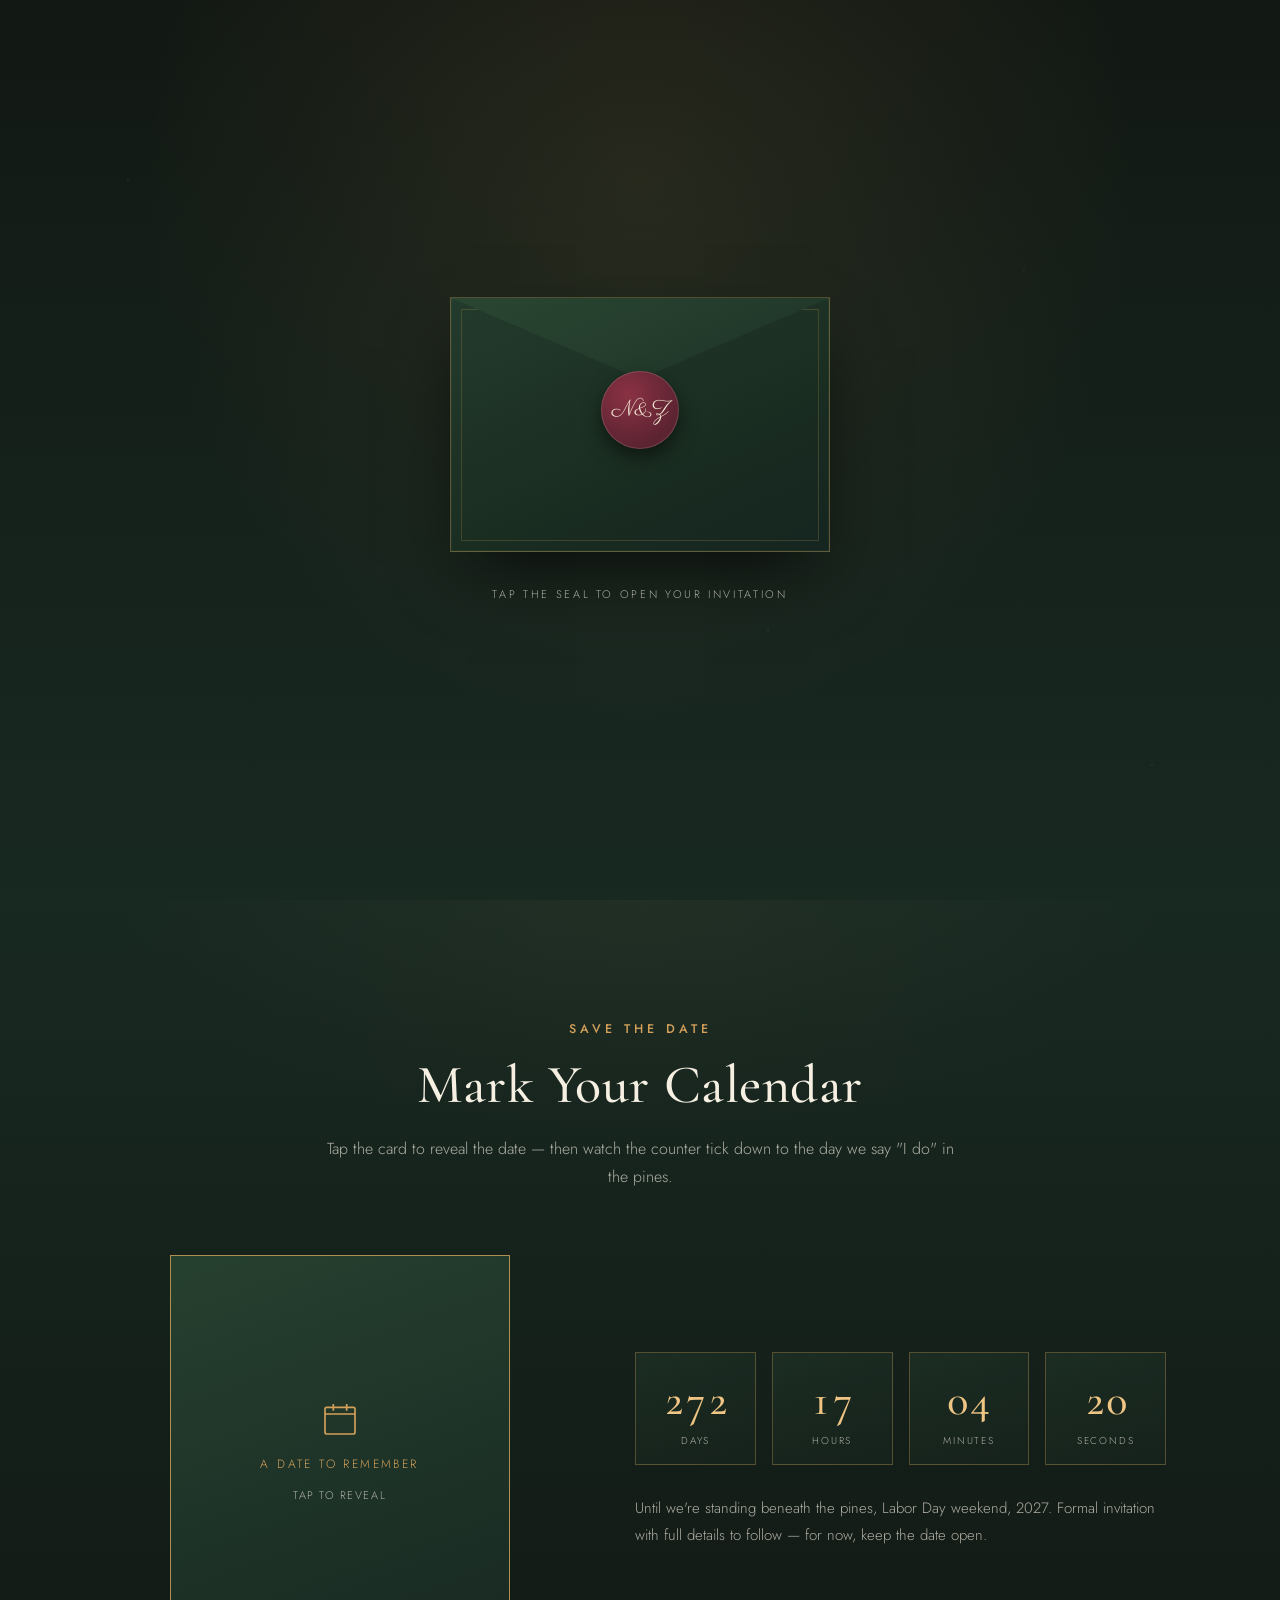
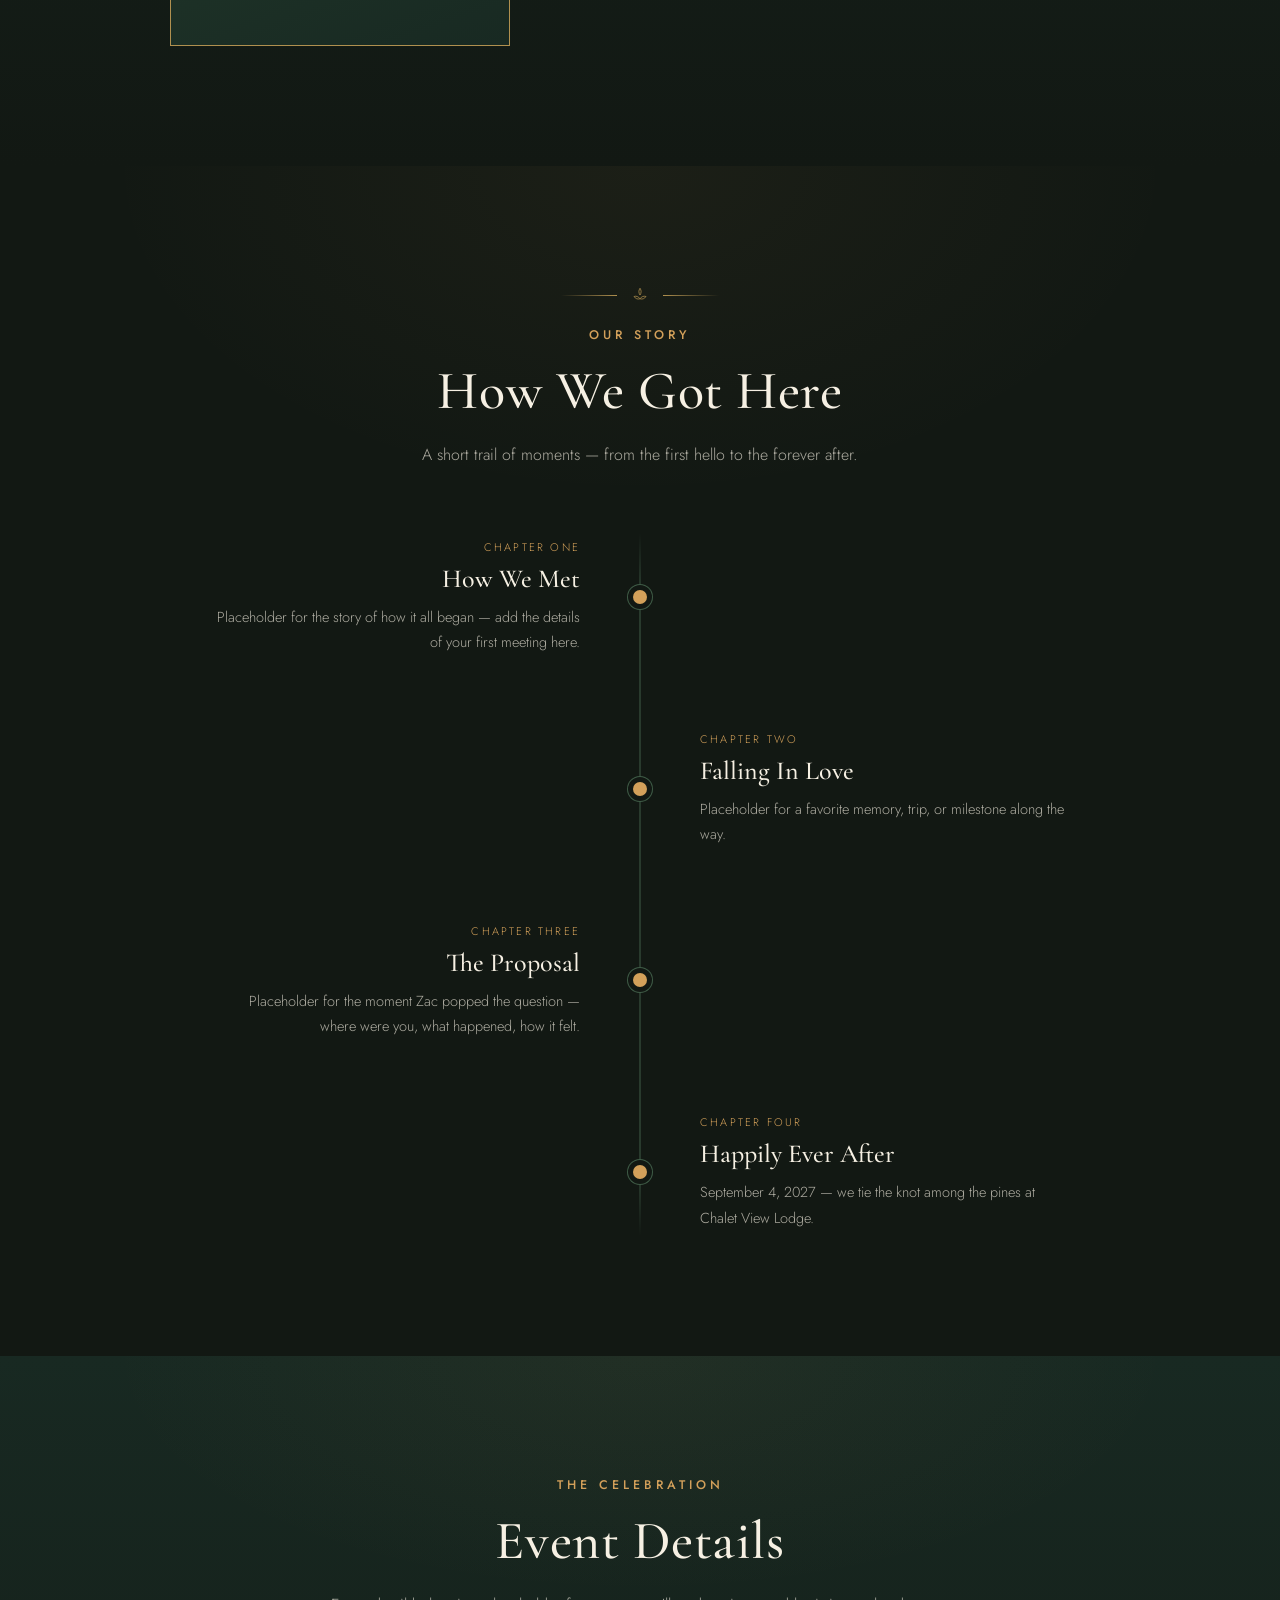
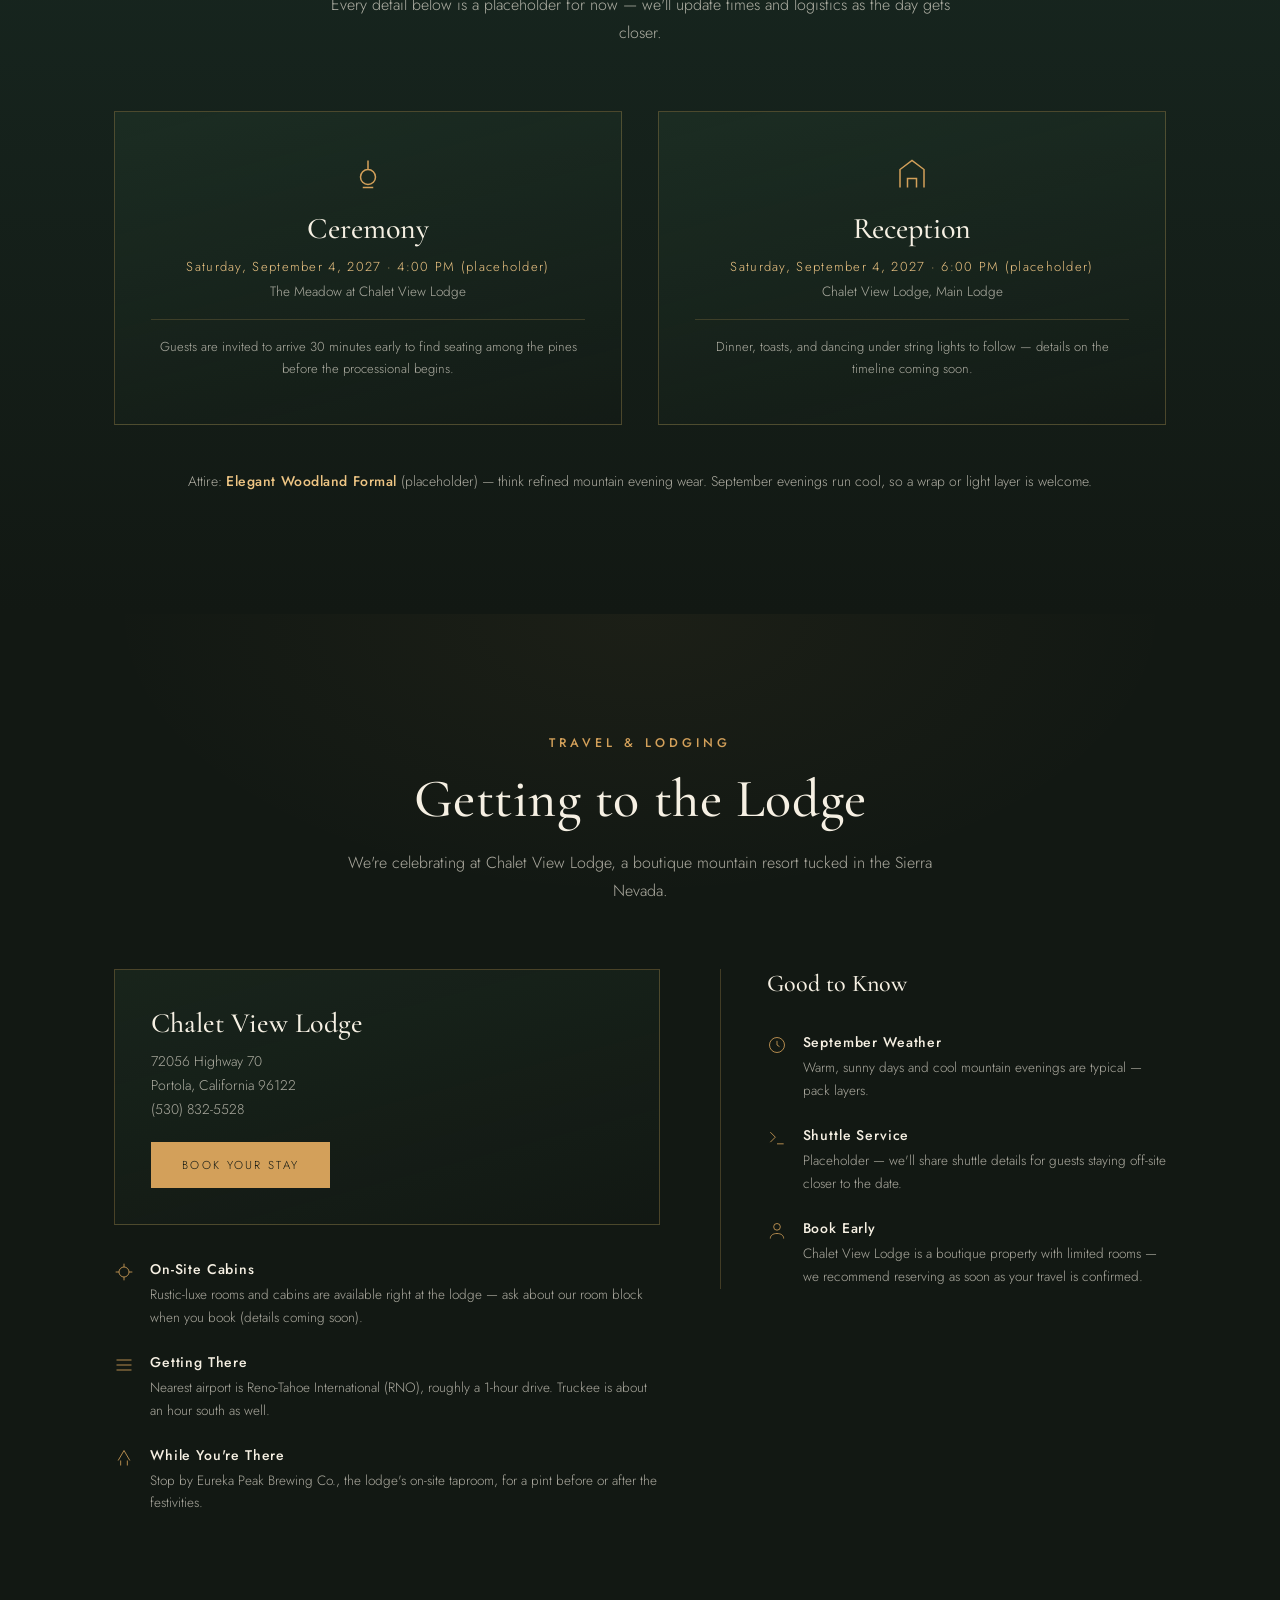
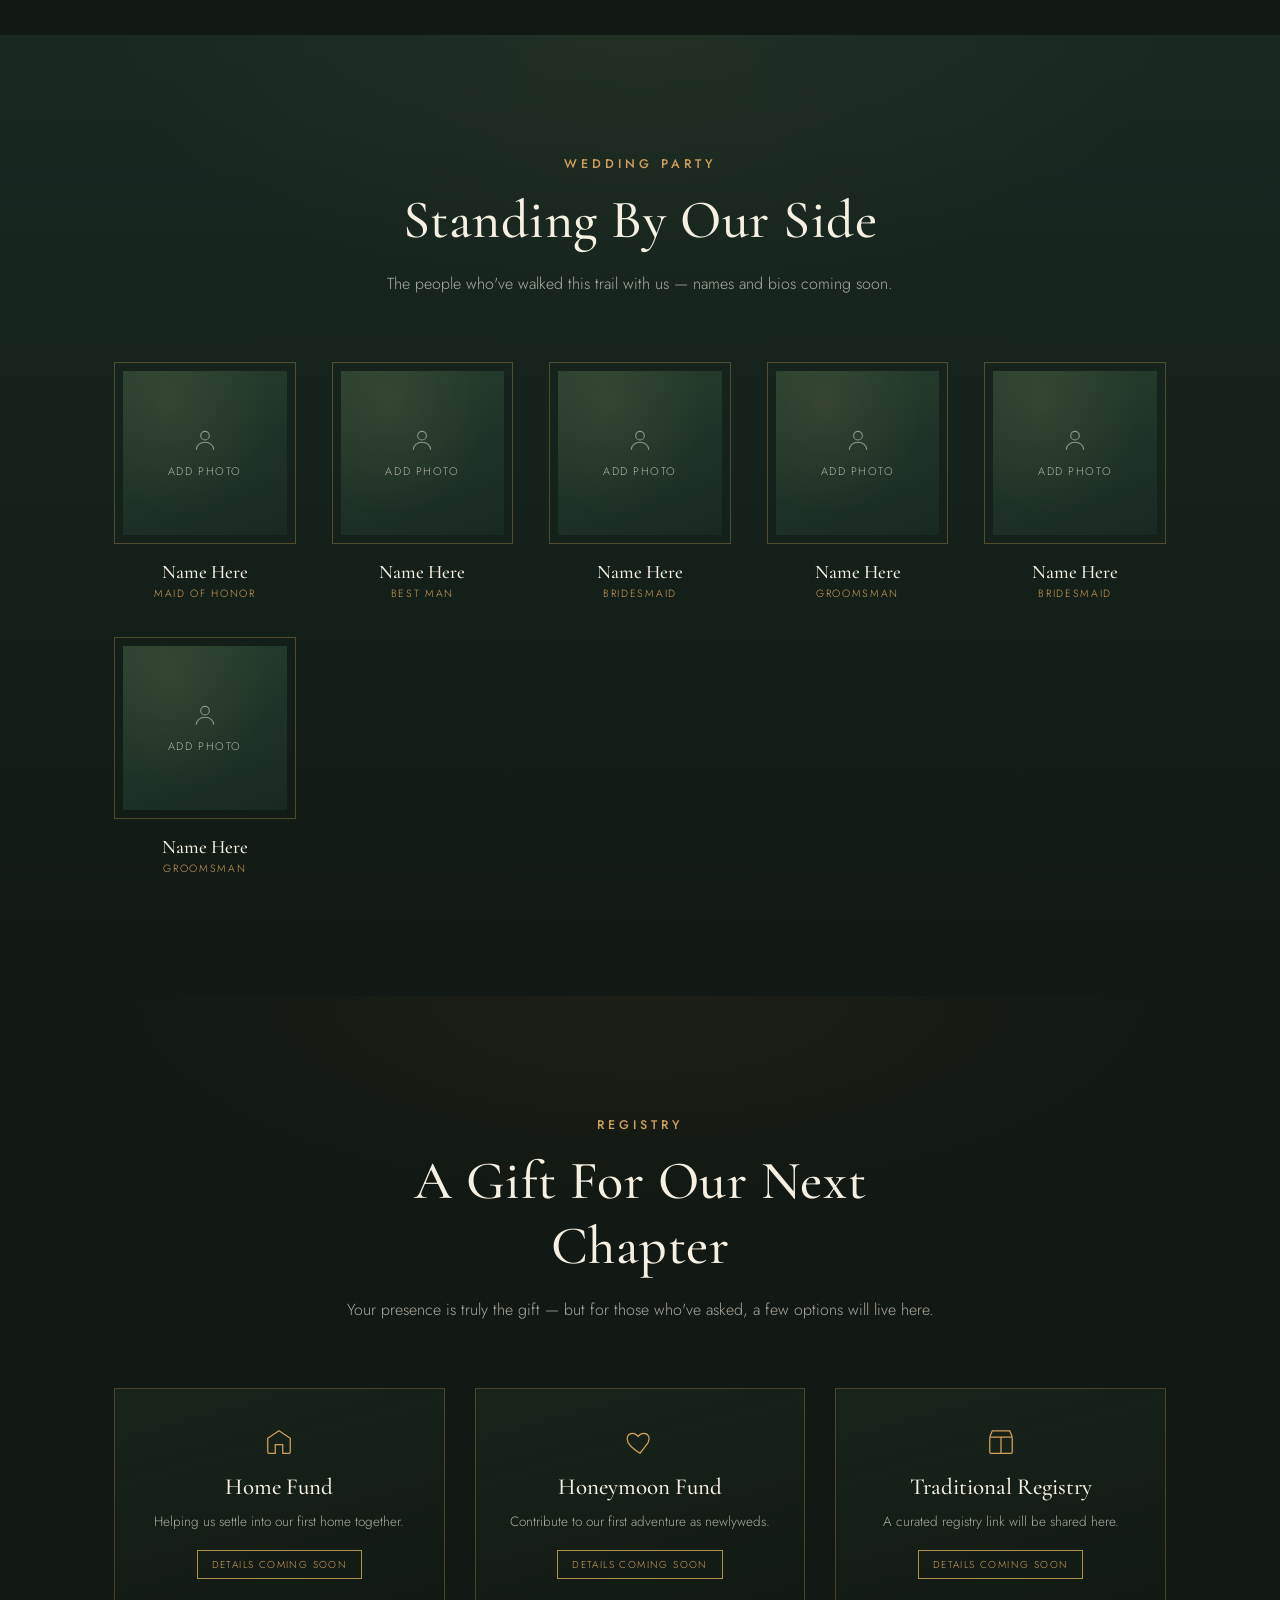
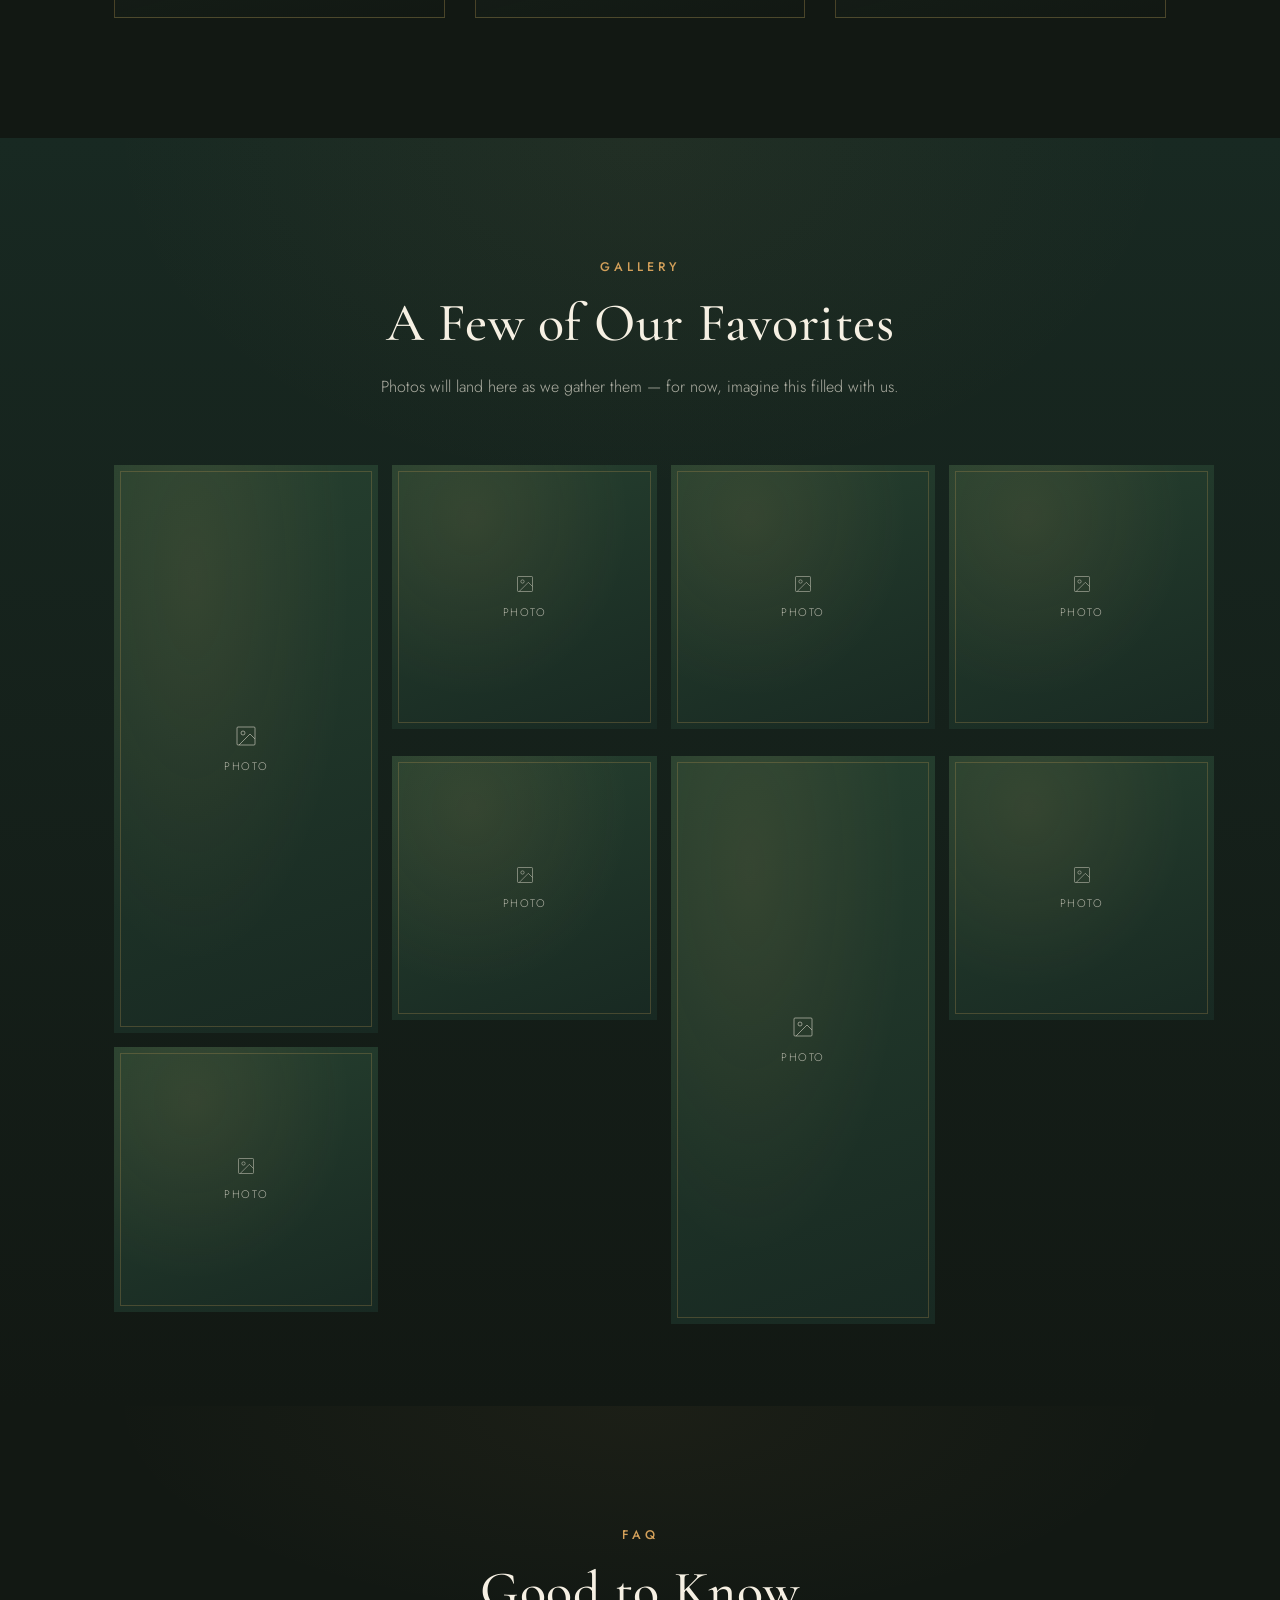
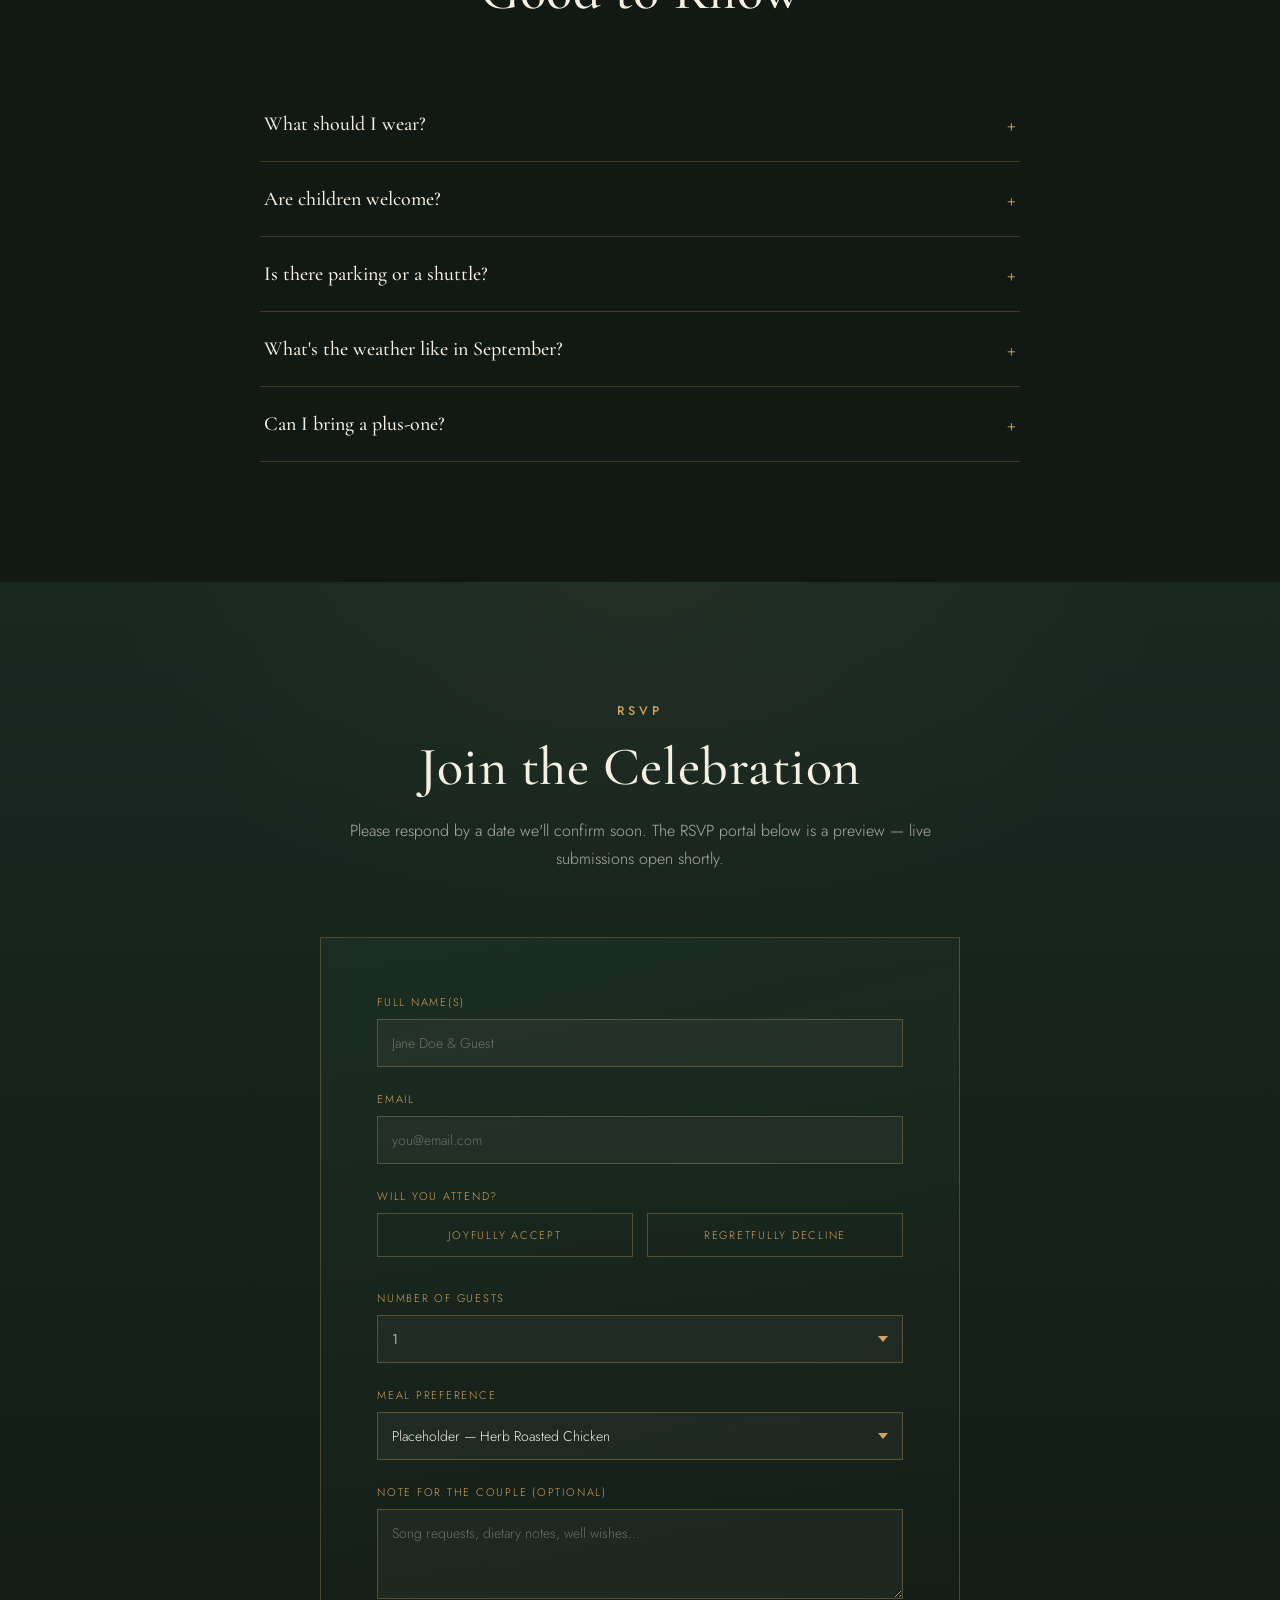
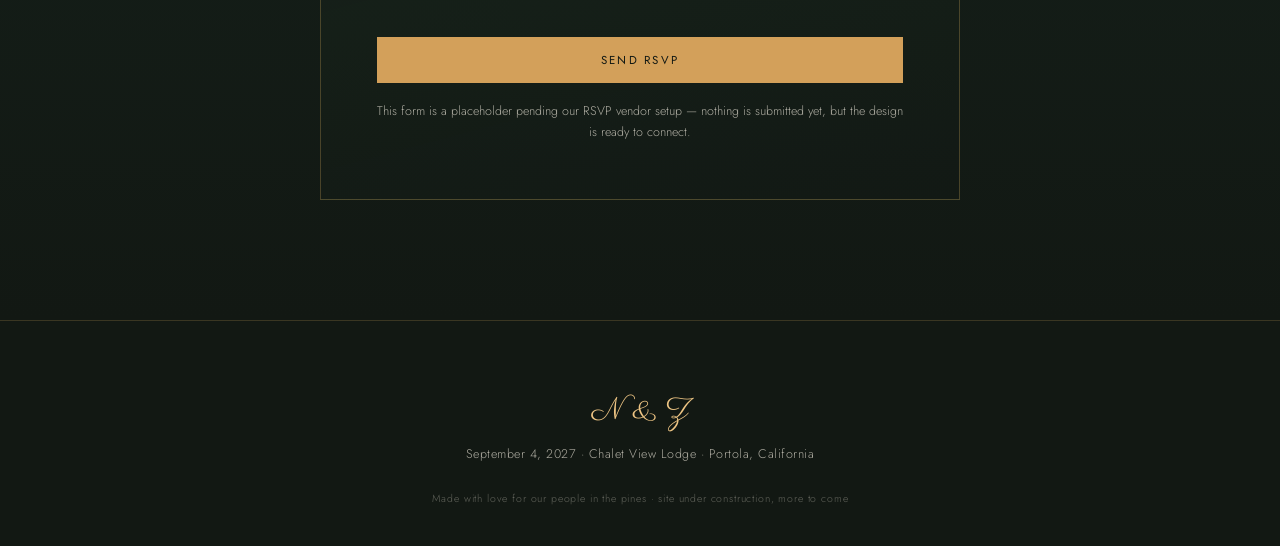
==== commit ae767595: "Add files via upload" ====
--- a/index.html
+++ b/index.html
@@ -1,203 +1,1402 @@
 <!DOCTYPE html>
 <html lang="en">
 <head>
-<meta charset="UTF-8" />
-<meta name="viewport" content="width=device-width, initial-scale=1.0" />
-<title>Eleanor &amp; James — September 12, 2026</title>
-<meta name="description" content="Join us as we say I do. Eleanor &amp; James, September 12, 2026." />
+<meta charset="UTF-8">
+<meta name="viewport" content="width=device-width, initial-scale=1.0">
+<title>Natalie &amp; Zac — September 4, 2027</title>
+<meta name="description" content="Join Natalie and Zac for their wedding at Chalet View Lodge, September 4, 2027.">
 <link rel="preconnect" href="https://fonts.googleapis.com">
 <link rel="preconnect" href="https://fonts.gstatic.com" crossorigin>
-<link href="https://fonts.googleapis.com/css2?family=Fraunces:ital,opsz,wght@0,9..144,400;0,9..144,500;0,9..144,600;1,9..144,500&family=Jost:wght@400;500;600&display=swap" rel="stylesheet">
-<link rel="stylesheet" href="styles.css">
+<link href="https://fonts.googleapis.com/css2?family=Cormorant+Garamond:ital,wght@0,400;0,500;0,600;1,400;1,500&family=Jost:wght@300;400;500;600&family=Parisienne&display=swap" rel="stylesheet">
+<style>
+/* ============================================================
+   NATALIE & ZAC — WEDDING SITE
+   Palette: charcoal-forest base, pine mid-tones, amber candlelight,
+   wine depth, brass hairlines, parchment cream for paper moments.
+   ============================================================ */
+
+:root{
+  --ink:            #121813;
+  --forest-deep:    #182922;
+  --forest-mid:     #26402f;
+  --forest-line:    #3f5c47;
+  --wine:           #5c2331;
+  --wine-soft:      #7a3244;
+  --amber:          #d3a05a;
+  --amber-bright:   #eec584;
+  --brass:          #b0904f;
+  --parchment:      #f1e7d4;
+  --parchment-dim:  #e3d3ae;
+  --cream:          #f6f0e3;
+  --cream-dim:      rgba(246,240,227,0.68);
+
+  --font-display: 'Cormorant Garamond', serif;
+  --font-body:    'Jost', sans-serif;
+  --font-script:  'Parisienne', cursive;
+
+  --container: 1180px;
+}
+
+*,*::before,*::after{ box-sizing:border-box; }
+html{ scroll-behavior:smooth; }
+html,body{ margin:0; padding:0; }
+body{
+  background:var(--ink);
+  color:var(--cream);
+  font-family:var(--font-body);
+  font-weight:300;
+  overflow-x:hidden;
+  -webkit-font-smoothing:antialiased;
+}
+body.locked{ overflow:hidden; height:100vh; }
+
+img,svg{ display:block; max-width:100%; }
+a{ color:inherit; text-decoration:none; }
+button{ font-family:inherit; cursor:pointer; background:none; border:none; color:inherit; }
+ul{ list-style:none; margin:0; padding:0; }
+h1,h2,h3,h4,p{ margin:0; }
+
+::selection{ background:var(--amber); color:var(--ink); }
+
+.container{
+  max-width:var(--container);
+  margin:0 auto;
+  padding:0 clamp(20px,5vw,64px);
+}
+
+.eyebrow{
+  font-family:var(--font-body);
+  font-size:12.5px;
+  letter-spacing:.32em;
+  text-transform:uppercase;
+  color:var(--amber);
+  font-weight:500;
+}
+
+.section-head{
+  text-align:center;
+  max-width:640px;
+  margin:0 auto 64px;
+}
+.section-head h2{
+  font-family:var(--font-display);
+  font-weight:500;
+  font-size:clamp(34px,5vw,54px);
+  color:var(--cream);
+  margin-top:14px;
+  letter-spacing:.01em;
+}
+.section-head .lede{
+  margin-top:18px;
+  font-size:16px;
+  line-height:1.75;
+  color:var(--cream-dim);
+  font-weight:300;
+}
+
+.divider{
+  width:100%;
+  display:flex;
+  align-items:center;
+  justify-content:center;
+  gap:14px;
+  margin:0 auto 22px;
+}
+.divider .line{ height:1px; width:56px; background:linear-gradient(90deg,transparent,var(--brass)); }
+.divider .line.r{ background:linear-gradient(90deg,var(--brass),transparent); }
+.divider svg{ flex:none; }
+
+/* -------------------- FIREFLIES -------------------- */
+#fireflies{
+  position:fixed; inset:0; pointer-events:none; z-index:2; overflow:hidden;
+}
+.firefly{
+  position:absolute;
+  width:3px; height:3px;
+  border-radius:50%;
+  background:var(--amber-bright);
+  box-shadow:0 0 6px 2px rgba(238,197,132,.65);
+  opacity:0;
+  animation:drift linear infinite, glow 3.2s ease-in-out infinite;
+}
+@keyframes drift{
+  0%{ transform:translate(0,0); }
+  100%{ transform:translate(var(--dx,40px), var(--dy,-260px)); }
+}
+@keyframes glow{
+  0%,100%{ opacity:0; }
+  50%{ opacity:.9; }
+}
+
+/* ==================================================================
+   INTRO — ENVELOPE
+   ================================================================== */
+#intro{
+  position:fixed; inset:0; z-index:100;
+  display:flex; flex-direction:column; align-items:center; justify-content:center;
+  background:
+    radial-gradient(ellipse at 50% 20%, rgba(211,160,90,.10), transparent 55%),
+    linear-gradient(180deg,var(--ink) 0%, var(--forest-deep) 100%);
+  transition:transform 1.1s cubic-bezier(.65,0,.35,1), opacity .9s ease;
+}
+#intro::before{
+  content:"";
+  position:absolute; inset:0;
+  background-image:
+    radial-gradient(1px 1px at 10% 20%, rgba(241,231,212,.35), transparent),
+    radial-gradient(1px 1px at 80% 30%, rgba(241,231,212,.25), transparent),
+    radial-gradient(1px 1px at 60% 70%, rgba(241,231,212,.3), transparent),
+    radial-gradient(1px 1px at 25% 80%, rgba(241,231,212,.2), transparent),
+    radial-gradient(1px 1px at 90% 85%, rgba(241,231,212,.3), transparent);
+  opacity:.6;
+}
+#intro.entered{
+  transform:translateY(-100%);
+  opacity:0;
+  pointer-events:none;
+}
+
+.envelope{
+  position:relative;
+  width:min(380px,82vw);
+  aspect-ratio:3/2;
+  z-index:2;
+}
+
+.envelope-back{
+  position:absolute; inset:0;
+  background:linear-gradient(155deg,#233b2c,#1a2d21 60%,#152520);
+  border:1px solid rgba(176,144,79,.45);
+  box-shadow:0 30px 70px -20px rgba(0,0,0,.75), inset 0 0 0 1px rgba(241,231,212,.03);
+}
+.envelope-back::after{
+  content:"";
+  position:absolute; inset:10px;
+  border:1px solid rgba(176,144,79,.25);
+}
+
+/* the letter card that slides up out of the envelope */
+.letter{
+  position:absolute;
+  left:50%;
+  bottom:8%;
+  width:88%;
+  transform:translate(-50%,10%) scale(.94);
+  background:linear-gradient(180deg,var(--parchment),var(--parchment-dim));
+  color:var(--ink);
+  padding:clamp(22px,4vw,40px) clamp(18px,4vw,34px);
+  text-align:center;
+  box-shadow:0 25px 50px -18px rgba(0,0,0,.6);
+  opacity:0;
+  z-index:1;
+  transition:transform .9s cubic-bezier(.2,.9,.3,1.1) .15s, opacity .7s ease .15s;
+}
+.letter::before{
+  content:"";
+  position:absolute; inset:7px;
+  border:1px solid rgba(92,35,49,.35);
+  pointer-events:none;
+}
+.envelope.open .letter{
+  transform:translate(-50%,-58%) scale(1);
+  opacity:1;
+  z-index:3;
+}
+
+.letter-eyebrow{
+  font-family:var(--font-body);
+  font-size:10.5px;
+  letter-spacing:.28em;
+  text-transform:uppercase;
+  color:var(--wine);
+  font-weight:500;
+}
+.letter-names{
+  font-family:var(--font-display);
+  font-weight:500;
+  font-size:clamp(30px,7vw,46px);
+  margin-top:10px;
+  color:var(--ink);
+}
+.letter-names .amp{
+  font-family:var(--font-script);
+  font-weight:400;
+  color:var(--wine);
+  padding:0 6px;
+}
+.letter-body{
+  font-family:var(--font-display);
+  font-style:italic;
+  font-size:clamp(14px,2.6vw,17px);
+  line-height:1.6;
+  margin-top:14px;
+  color:#3a3327;
+}
+.letter-date{
+  margin-top:14px;
+  font-size:12.5px;
+  letter-spacing:.18em;
+  text-transform:uppercase;
+  color:var(--wine);
+}
+.enter-btn{
+  margin-top:20px;
+  display:inline-block;
+  padding:12px 28px;
+  border:1px solid var(--wine);
+  color:var(--wine);
+  font-size:11.5px;
+  letter-spacing:.24em;
+  text-transform:uppercase;
+  opacity:0;
+  transform:translateY(6px);
+  transition:opacity .5s ease .5s, transform .5s ease .5s, background .3s, color .3s;
+}
+.envelope.open .enter-btn{ opacity:1; transform:translateY(0); pointer-events:auto; }
+.enter-btn:not([disabled]):hover{ background:var(--wine); color:var(--parchment); }
+
+/* the flap that folds down to "open" */
+.envelope-flap{
+  position:absolute;
+  top:-1px; left:-1px; right:-1px;
+  height:52%;
+  background:linear-gradient(155deg,#2a4632,#1c3025);
+  clip-path:polygon(0 0,100% 0,50% 62%);
+  border:1px solid rgba(176,144,79,.45);
+  border-bottom:none;
+  transform-origin:top center;
+  transform:rotateX(0deg);
+  transition:transform 1s cubic-bezier(.7,0,.3,1);
+  z-index:4;
+  backface-visibility:hidden;
+}
+.envelope.open .envelope-flap{
+  transform:rotateX(180deg);
+  z-index:0;
+}
+
+.seal{
+  position:absolute;
+  top:44%; left:50%;
+  transform:translate(-50%,-50%);
+  width:78px; height:78px;
+  border-radius:50%;
+  background:radial-gradient(circle at 35% 30%, #8a3244, var(--wine) 70%);
+  box-shadow:0 8px 18px rgba(0,0,0,.5), inset 0 0 0 1px rgba(241,231,212,.15);
+  display:flex; align-items:center; justify-content:center;
+  z-index:5;
+  transition:transform .5s cubic-bezier(.7,0,.3,1.4), opacity .5s ease;
+  animation:seal-pulse 2.6s ease-in-out infinite;
+}
+.seal-inner{
+  font-family:var(--font-script);
+  font-size:22px;
+  color:var(--parchment);
+}
+.envelope.open .seal{
+  transform:translate(-50%,-50%) scale(0);
+  opacity:0;
+  pointer-events:none;
+}
+@keyframes seal-pulse{
+  0%,100%{ box-shadow:0 8px 18px rgba(0,0,0,.5), 0 0 0 0 rgba(211,160,90,.35); }
+  50%{ box-shadow:0 8px 18px rgba(0,0,0,.5), 0 0 0 10px rgba(211,160,90,0); }
+}
+
+.intro-hint{
+  margin-top:34px;
+  font-size:11px;
+  letter-spacing:.24em;
+  text-transform:uppercase;
+  color:var(--cream-dim);
+  z-index:2;
+  transition:opacity .4s ease;
+}
+.intro-hint.hide{ opacity:0; }
+
+/* ==================================================================
+   NAV
+   ================================================================== */
+.site-nav{
+  position:fixed; top:0; left:0; right:0; z-index:50;
+  display:flex; align-items:center; justify-content:space-between;
+  padding:18px clamp(20px,5vw,56px);
+  background:linear-gradient(180deg,rgba(18,24,19,.92),rgba(18,24,19,0));
+  opacity:0; transform:translateY(-12px);
+  transition:opacity .6s ease, transform .6s ease, background .3s ease, padding .3s ease;
+  pointer-events:none;
+}
+.site-nav.show{ opacity:1; transform:translateY(0); pointer-events:auto; }
+.site-nav.scrolled{ background:rgba(15,20,16,.86); backdrop-filter:blur(10px); border-bottom:1px solid rgba(176,144,79,.18); }
+
+.nav-mark{
+  font-family:var(--font-script);
+  font-size:23px;
+  color:var(--amber-bright);
+  letter-spacing:.02em;
+}
+.nav-links{ display:flex; gap:clamp(10px,2vw,28px); }
+.nav-links a{
+  font-size:11px;
+  letter-spacing:.16em;
+  text-transform:uppercase;
+  color:var(--cream-dim);
+  padding-bottom:4px;
+  border-bottom:1px solid transparent;
+  transition:color .3s, border-color .3s;
+  white-space:nowrap;
+}
+.nav-links a:hover, .nav-links a.active{ color:var(--amber-bright); border-color:var(--amber); }
+.nav-toggle{ display:none; }
+
+@media (max-width:920px){
+  .nav-links{
+    position:fixed; top:0; right:0; height:100vh; width:min(280px,78vw);
+    background:var(--forest-deep); border-left:1px solid rgba(176,144,79,.25);
+    flex-direction:column; align-items:flex-start; justify-content:center; gap:22px;
+    padding:40px 32px;
+    transform:translateX(100%);
+    transition:transform .45s cubic-bezier(.7,0,.3,1);
+  }
+  .nav-links.open{ transform:translateX(0); }
+  .nav-toggle{
+    display:flex; flex-direction:column; gap:5px; z-index:60;
+  }
+  .nav-toggle span{ width:22px; height:1px; background:var(--cream); }
+}
+
+/* ==================================================================
+   GENERIC SECTION
+   ================================================================== */
+.section{ position:relative; padding:120px 0; }
+.section.alt{ background:linear-gradient(180deg,var(--forest-deep),var(--ink)); }
+.reveal{ opacity:0; transform:translateY(28px); transition:opacity .9s ease, transform .9s ease; }
+.reveal.in-view{ opacity:1; transform:translateY(0); }
+
+/* texture wash on dark sections */
+.section::before{
+  content:"";
+  position:absolute; inset:0;
+  background:radial-gradient(ellipse 60% 40% at 50% 0%, rgba(211,160,90,.05), transparent 70%);
+  pointer-events:none;
+}
+
+/* -------------------- HERO -------------------- */
+.hero{
+  min-height:100vh;
+  display:flex; align-items:center;
+  padding-top:140px;
+  background:
+    radial-gradient(ellipse 80% 50% at 50% 0%, rgba(211,160,90,.08), transparent 60%),
+    linear-gradient(180deg,var(--ink),var(--forest-deep) 70%,var(--ink));
+}
+.hero .container{
+  display:grid; grid-template-columns:1fr 1fr; gap:60px; align-items:center;
+}
+@media (max-width:860px){ .hero .container{ grid-template-columns:1fr; text-align:center; } }
+
+.hero-eyebrow{ display:flex; align-items:center; gap:12px; }
+@media (max-width:860px){ .hero-eyebrow{ justify-content:center; } }
+.hero h1{
+  font-family:var(--font-display);
+  font-weight:500;
+  font-size:clamp(46px,7vw,84px);
+  line-height:1.02;
+  margin-top:18px;
+  color:var(--cream);
+}
+.hero h1 em{
+  font-style:normal;
+  font-family:var(--font-script);
+  color:var(--amber-bright);
+  font-size:1.05em;
+}
+.hero p.sub{
+  margin-top:22px;
+  font-size:17px;
+  line-height:1.8;
+  color:var(--cream-dim);
+  max-width:440px;
+}
+@media (max-width:860px){ .hero p.sub{ margin-left:auto; margin-right:auto; } }
+
+.hero-meta{
+  margin-top:26px;
+  font-size:12.5px;
+  letter-spacing:.16em;
+  text-transform:uppercase;
+  color:var(--amber);
+}
+.hero-cta{ margin-top:36px; display:flex; gap:16px; flex-wrap:wrap; }
+@media (max-width:860px){ .hero-cta{ justify-content:center; } }
+
+.btn{
+  display:inline-flex; align-items:center; gap:10px;
+  padding:14px 30px;
+  font-size:11.5px; letter-spacing:.2em; text-transform:uppercase;
+  border:1px solid var(--brass);
+  transition:background .35s, color .35s, border-color .35s, transform .3s;
+}
+.btn-solid{ background:var(--amber); color:var(--ink); border-color:var(--amber); }
+.btn-solid:hover{ background:var(--amber-bright); transform:translateY(-2px); }
+.btn-outline{ color:var(--cream); }
+.btn-outline:hover{ border-color:var(--amber); color:var(--amber-bright); transform:translateY(-2px); }
+
+.hero-frame-wrap{ display:flex; justify-content:center; }
+.photo-frame{
+  position:relative;
+  width:100%; max-width:420px;
+  aspect-ratio:4/5;
+  padding:14px;
+  border:1px solid rgba(176,144,79,.5);
+}
+.photo-frame::before{
+  content:"";
+  position:absolute; inset:5px;
+  border:1px solid rgba(176,144,79,.3);
+  pointer-events:none;
+}
+.photo-slot{
+  width:100%; height:100%;
+  display:flex; flex-direction:column; align-items:center; justify-content:center; gap:10px;
+  background:
+    radial-gradient(ellipse at 30% 20%, rgba(211,160,90,.10), transparent 60%),
+    linear-gradient(160deg,var(--forest-mid),var(--forest-deep));
+  color:var(--cream-dim);
+  text-align:center;
+  padding:20px;
+}
+.photo-slot svg{ opacity:.75; }
+.photo-slot span{ font-size:11px; letter-spacing:.14em; text-transform:uppercase; }
+.photo-slot small{ font-size:10px; opacity:.6; letter-spacing:.06em; text-transform:none; margin-top:-4px; }
+
+.scroll-cue{
+  position:absolute; bottom:34px; left:50%; transform:translateX(-50%);
+  display:flex; flex-direction:column; align-items:center; gap:8px;
+  font-size:10px; letter-spacing:.2em; text-transform:uppercase; color:var(--cream-dim);
+}
+.scroll-cue .line{ width:1px; height:34px; background:linear-gradient(180deg,var(--amber),transparent); animation:cue 2s ease-in-out infinite; }
+@keyframes cue{ 0%,100%{ opacity:.3;} 50%{ opacity:1; } }
+
+/* -------------------- SAVE THE DATE -------------------- */
+.std-grid{
+  display:grid; grid-template-columns:.85fr 1fr; gap:70px; align-items:center;
+}
+@media (max-width:860px){ .std-grid{ grid-template-columns:1fr; } }
+
+.flip-wrap{ perspective:1400px; }
+.flip-card{
+  position:relative; width:100%; max-width:340px; aspect-ratio:1/1.15; margin:0 auto;
+  cursor:pointer;
+}
+.flip-inner{
+  position:relative; width:100%; height:100%;
+  transform-style:preserve-3d;
+  transition:transform 1s cubic-bezier(.6,.1,.2,1.05);
+}
+.flip-card.flipped .flip-inner{ transform:rotateY(180deg); }
+.flip-face{
+  position:absolute; inset:0;
+  backface-visibility:hidden;
+  display:flex; flex-direction:column; align-items:center; justify-content:center; text-align:center;
+  padding:30px;
+  border:1px solid var(--brass);
+}
+.flip-front{
+  background:linear-gradient(160deg,var(--forest-mid),var(--forest-deep));
+}
+.flip-front svg{ margin-bottom:16px; }
+.flip-front .fc-label{ font-size:12px; letter-spacing:.2em; text-transform:uppercase; color:var(--amber); }
+.flip-front .fc-cta{ margin-top:14px; font-size:11px; letter-spacing:.14em; color:var(--cream-dim); text-transform:uppercase; }
+.flip-back{
+  background:linear-gradient(160deg,var(--parchment),var(--parchment-dim));
+  color:var(--ink);
+  transform:rotateY(180deg);
+}
+.flip-back .fb-eyebrow{ font-size:11px; letter-spacing:.24em; text-transform:uppercase; color:var(--wine); }
+.flip-back h3{
+  font-family:var(--font-display); font-weight:500; font-size:clamp(28px,4vw,36px);
+  margin-top:10px; color:var(--ink);
+}
+.flip-back .fb-place{ margin-top:10px; font-size:13px; color:#4a4030; letter-spacing:.04em; }
+
+.countdown{ display:flex; gap:16px; flex-wrap:wrap; }
+.cd-box{
+  flex:1; min-width:78px;
+  text-align:center;
+  border:1px solid rgba(176,144,79,.4);
+  padding:20px 8px 16px;
+  background:linear-gradient(160deg,rgba(38,64,47,.4),rgba(24,41,34,.3));
+}
+.cd-num{
+  font-family:var(--font-display); font-weight:500;
+  font-size:clamp(30px,4vw,44px); color:var(--amber-bright);
+  font-variant-numeric:tabular-nums;
+}
+.cd-label{ margin-top:6px; font-size:10px; letter-spacing:.18em; text-transform:uppercase; color:var(--cream-dim); }
+
+.std-copy{ margin-top:30px; font-size:15px; line-height:1.8; color:var(--cream-dim); }
+
+/* -------------------- OUR STORY -------------------- */
+.timeline{
+  position:relative;
+  max-width:920px; margin:0 auto;
+}
+.timeline::before{
+  content:"";
+  position:absolute; left:50%; top:0; bottom:0; width:1px;
+  background:linear-gradient(180deg,transparent,var(--forest-line) 8%,var(--forest-line) 92%,transparent);
+  transform:translateX(-50%);
+}
+@media (max-width:760px){ .timeline::before{ left:22px; } }
+
+.t-item{
+  display:grid; grid-template-columns:1fr 60px 1fr; gap:0; align-items:center;
+  margin-bottom:64px; position:relative;
+}
+.t-item:last-child{ margin-bottom:0; }
+@media (max-width:760px){ .t-item{ grid-template-columns:44px 1fr; } }
+
+.t-node{
+  grid-column:2; justify-self:center;
+  width:14px;height:14px;border-radius:50%;
+  background:var(--amber); box-shadow:0 0 0 5px var(--ink), 0 0 0 6px var(--forest-line);
+}
+@media (max-width:760px){ .t-node{ grid-column:1; } }
+
+.t-card{ padding:6px 30px; }
+.t-item:nth-child(odd) .t-card:first-child{ grid-column:1; text-align:right; }
+.t-item:nth-child(odd) .t-card:last-child{ grid-column:3; visibility:hidden; }
+.t-item:nth-child(even) .t-card:first-child{ grid-column:1; visibility:hidden; }
+.t-item:nth-child(even) .t-card:last-child{ grid-column:3; }
+@media (max-width:760px){
+  .t-card, .t-item:nth-child(odd) .t-card:first-child, .t-item:nth-child(even) .t-card:last-child{
+    grid-column:2 !important; text-align:left !important; visibility:visible !important;
+  }
+  .t-item:nth-child(odd) .t-card:last-child, .t-item:nth-child(even) .t-card:first-child{ display:none; }
+}
+
+.t-tag{ font-size:11px; letter-spacing:.2em; text-transform:uppercase; color:var(--amber); }
+.t-card h3{ font-family:var(--font-display); font-weight:500; font-size:26px; margin-top:8px; color:var(--cream); }
+.t-card p{ margin-top:10px; font-size:14.5px; line-height:1.75; color:var(--cream-dim); }
+
+/* -------------------- EVENT DETAILS -------------------- */
+.details-grid{
+  display:grid; grid-template-columns:1fr 1fr; gap:36px;
+}
+@media (max-width:760px){ .details-grid{ grid-template-columns:1fr; } }
+
+.detail-card{
+  border:1px solid rgba(176,144,79,.35);
+  padding:44px 36px;
+  background:linear-gradient(165deg,rgba(38,64,47,.35),rgba(18,24,19,.2));
+  text-align:center;
+  position:relative;
+}
+.detail-card .dc-icon{ margin:0 auto 18px; }
+.detail-card h3{ font-family:var(--font-display); font-weight:500; font-size:30px; color:var(--cream); }
+.detail-card .dc-time{ margin-top:10px; font-size:13px; letter-spacing:.1em; color:var(--amber-bright); }
+.detail-card .dc-place{ margin-top:6px; font-size:13.5px; color:var(--cream-dim); }
+.detail-card .dc-note{ margin-top:18px; font-size:13px; line-height:1.7; color:var(--cream-dim); border-top:1px solid rgba(176,144,79,.25); padding-top:16px; }
+
+.dress-note{
+  margin-top:44px; text-align:center; font-size:14px; color:var(--cream-dim); line-height:1.8;
+}
+.dress-note strong{ color:var(--amber-bright); font-weight:500; letter-spacing:.04em; }
+
+/* -------------------- TRAVEL -------------------- */
+.travel-grid{ display:grid; grid-template-columns:1.1fr .9fr; gap:60px; align-items:start; }
+@media (max-width:860px){ .travel-grid{ grid-template-columns:1fr; } }
+
+.venue-card{
+  border:1px solid rgba(176,144,79,.35);
+  padding:36px;
+  background:linear-gradient(165deg,rgba(38,64,47,.3),rgba(18,24,19,.2));
+}
+.venue-card h3{ font-family:var(--font-display); font-size:28px; font-weight:500; color:var(--cream); }
+.venue-card .addr{ margin-top:10px; font-size:14px; color:var(--cream-dim); line-height:1.7; }
+.venue-card .btn{ margin-top:20px; }
+
+.info-list{ margin-top:34px; display:flex; flex-direction:column; gap:22px; }
+.info-row{ display:flex; gap:16px; align-items:flex-start; }
+.info-row svg{ flex:none; margin-top:3px; }
+.info-row h4{ font-size:14px; letter-spacing:.06em; color:var(--cream); font-weight:500; }
+.info-row p{ margin-top:5px; font-size:13.5px; line-height:1.7; color:var(--cream-dim); }
+
+.lodging-side{ border-left:1px solid rgba(176,144,79,.3); padding-left:46px; }
+@media (max-width:860px){ .lodging-side{ border-left:none; padding-left:0; border-top:1px solid rgba(176,144,79,.3); padding-top:36px; } }
+
+/* -------------------- WEDDING PARTY -------------------- */
+.party-grid{
+  display:grid; grid-template-columns:repeat(auto-fit,minmax(180px,1fr)); gap:36px;
+}
+.party-card{ text-align:center; }
+.party-frame{
+  width:100%; aspect-ratio:1/1;
+  padding:8px;
+  border:1px solid rgba(176,144,79,.4);
+}
+.party-frame .photo-slot{ padding:14px; }
+.party-card h4{ margin-top:16px; font-family:var(--font-display); font-weight:500; font-size:19px; color:var(--cream); }
+.party-card .role{ margin-top:3px; font-size:10.5px; letter-spacing:.16em; text-transform:uppercase; color:var(--amber); }
+
+/* -------------------- REGISTRY -------------------- */
+.registry-grid{ display:grid; grid-template-columns:repeat(auto-fit,minmax(240px,1fr)); gap:30px; }
+.reg-card{
+  border:1px solid rgba(176,144,79,.35);
+  padding:38px 30px;
+  text-align:center;
+  background:linear-gradient(165deg,rgba(38,64,47,.3),rgba(18,24,19,.2));
+  transition:transform .3s, border-color .3s;
+}
+.reg-card:hover{ transform:translateY(-6px); border-color:var(--amber); }
+.reg-card svg{ margin:0 auto 16px; }
+.reg-card h3{ font-family:var(--font-display); font-weight:500; font-size:23px; color:var(--cream); }
+.reg-card p{ margin-top:10px; font-size:13.5px; color:var(--cream-dim); line-height:1.7; }
+.badge{
+  display:inline-block; margin-top:16px; padding:6px 14px;
+  font-size:10px; letter-spacing:.14em; text-transform:uppercase;
+  border:1px solid var(--brass); color:var(--amber);
+}
+
+/* -------------------- GALLERY -------------------- */
+.gallery-grid{
+  display:grid; grid-template-columns:repeat(4,1fr); gap:14px;
+}
+.gallery-grid .photo-frame{ padding:0; border:none; aspect-ratio:1/1; max-width:none; }
+.gallery-grid .photo-frame::before{ inset:6px; }
+.gallery-grid .photo-slot{ padding:10px; }
+.gallery-grid .g2{ grid-row:span 2; aspect-ratio:1/2.15; }
+@media (max-width:760px){
+  .gallery-grid{ grid-template-columns:repeat(2,1fr); }
+  .gallery-grid .g2{ grid-row:span 1; aspect-ratio:1/1; }
+}
+
+/* -------------------- RSVP -------------------- */
+.rsvp-wrap{ max-width:640px; margin:0 auto; }
+.rsvp-form{
+  border:1px solid rgba(176,144,79,.35);
+  padding:clamp(28px,5vw,56px);
+  background:linear-gradient(165deg,rgba(38,64,47,.3),rgba(18,24,19,.25));
+}
+.form-row{ margin-bottom:24px; }
+.form-row label{
+  display:block; font-size:11px; letter-spacing:.16em; text-transform:uppercase; color:var(--amber);
+  margin-bottom:9px;
+}
+.form-row input[type=text],
+.form-row input[type=email],
+.form-row select,
+.form-row textarea{
+  width:100%;
+  background:rgba(241,231,212,.04);
+  border:1px solid rgba(176,144,79,.4);
+  color:var(--cream);
+  padding:13px 14px;
+  font-family:var(--font-body);
+  font-size:14px;
+  font-weight:300;
+}
+.form-row input::placeholder, .form-row textarea::placeholder{ color:rgba(246,240,227,.35); }
+.form-row textarea{ resize:vertical; min-height:90px; }
+.form-row select{ appearance:none; -webkit-appearance:none; background-image:url("data:image/svg+xml;utf8,<svg xmlns='http://www.w3.org/2000/svg' width='10' height='6'><path d='M0 0l5 6 5-6z' fill='%23d3a05a'/></svg>"); background-repeat:no-repeat; background-position:right 14px center; }
+.form-row input:focus, .form-row select:focus, .form-row textarea:focus{ outline:none; border-color:var(--amber); }
+
+.radio-group{ display:flex; gap:14px; }
+.radio-opt{
+  flex:1; text-align:center; padding:13px; border:1px solid rgba(176,144,79,.4);
+  font-size:12.5px; letter-spacing:.08em; text-transform:uppercase; color:var(--cream-dim);
+  transition:border-color .25s, color .25s, background .25s;
+}
+.radio-opt input{ display:none; }
+.radio-opt.checked{ border-color:var(--amber); color:var(--amber-bright); background:rgba(211,160,90,.08); }
+
+.rsvp-submit{ width:100%; margin-top:8px; text-align:center; justify-content:center; }
+.rsvp-note{
+  margin-top:18px; text-align:center; font-size:12.5px; line-height:1.7; color:var(--cream-dim);
+}
+.rsvp-thanks{
+  display:none; text-align:center; padding:20px 10px 4px;
+}
+.rsvp-thanks.show{ display:block; }
+.rsvp-thanks svg{ margin:0 auto 14px; }
+.rsvp-thanks h3{ font-family:var(--font-display); font-size:26px; font-weight:500; color:var(--amber-bright); }
+.rsvp-thanks p{ margin-top:10px; font-size:13.5px; color:var(--cream-dim); line-height:1.7; }
+.rsvp-form.submitted .rsvp-fields{ display:none; }
+
+/* -------------------- FAQ -------------------- */
+.faq-list{ max-width:760px; margin:0 auto; }
+.faq-item{ border-bottom:1px solid rgba(176,144,79,.3); }
+.faq-q{
+  width:100%; display:flex; align-items:center; justify-content:space-between;
+  padding:24px 4px; text-align:left;
+  font-family:var(--font-display); font-size:20px; font-weight:500; color:var(--cream);
+}
+.faq-q .plus{ font-size:22px; color:var(--amber); transition:transform .35s ease; flex:none; margin-left:20px; }
+.faq-item.open .faq-q .plus{ transform:rotate(135deg); }
+.faq-a{
+  max-height:0; overflow:hidden; transition:max-height .45s ease;
+}
+.faq-a p{ padding:0 4px 24px; font-size:14.5px; line-height:1.8; color:var(--cream-dim); max-width:640px; }
+
+/* -------------------- FOOTER -------------------- */
+footer{
+  padding:70px 0 40px;
+  text-align:center;
+  background:var(--ink);
+  border-top:1px solid rgba(176,144,79,.25);
+}
+.footer-mark{ font-family:var(--font-script); font-size:30px; color:var(--amber-bright); }
+footer p{ margin-top:14px; font-size:12.5px; color:var(--cream-dim); letter-spacing:.04em; }
+footer .fine{ margin-top:28px; font-size:10.5px; color:rgba(246,240,227,.35); letter-spacing:.08em; }
+
+@media (prefers-reduced-motion:reduce){
+  *{ animation-duration:.001ms !important; animation-iteration-count:1 !important; transition-duration:.001ms !important; scroll-behavior:auto !important; }
+}
+</style>
 </head>
 <body class="locked">
 
-  <!-- ============================================================
-       ENVELOPE OPENER — the "save the date" moment
-       EDIT ME: names, wax seal monogram, invitation date text
-       ============================================================ -->
-  <div class="envelope-screen" id="envelope-screen">
-    <div class="envelope" id="envelope">
-      <div class="envelope-flap" id="envelope-flap">
-        <button class="wax-seal" id="wax-seal" aria-label="Open your invitation">E&amp;J</button>
-      </div>
-      <div class="envelope-body"></div>
-      <div class="envelope-card" id="envelope-card">
-        <p class="eyebrow">Save the Date</p>
-        <h1 class="card-names">Eleanor<span class="amp">&amp;</span>James</h1>
-        <p class="card-date">September 12, 2026 · Carmel Valley, CA</p>
+<div id="fireflies" aria-hidden="true"></div>
+
+<!-- ================= INTRO ENVELOPE ================= -->
+<div id="intro">
+  <div class="envelope" id="envelope">
+    <div class="envelope-back"></div>
+
+    <div class="letter" id="letter">
+      <div class="letter-content">
+        <p class="letter-eyebrow">Together with their families</p>
+        <h1 class="letter-names">Natalie <span class="amp">&amp;</span> Zac</h1>
+        <p class="letter-body">request the pleasure of your company as they exchange vows among the pines</p>
+        <p class="letter-date">September 4, 2027 &middot; Chalet View Lodge</p>
+        <button type="button" class="enter-btn" id="enterBtn" disabled>Enter the Celebration</button>
       </div>
     </div>
-    <p class="envelope-hint">Tap the seal to open your invitation</p>
+
+    <div class="envelope-flap" id="flap"></div>
+
+    <button type="button" class="seal" id="sealBtn" aria-label="Open your invitation">
+      <span class="seal-inner">N&amp;Z</span>
+    </button>
   </div>
-
-  <!-- ============================================================
-       NAV
-       ============================================================ -->
-  <nav class="site-nav">
+  <p class="intro-hint" id="introHint">tap the seal to open your invitation</p>
+</div>
+
+<!-- ================= NAV ================= -->
+<nav class="site-nav" id="siteNav">
+  <a href="#hero" class="nav-mark">N&amp;Z</a>
+  <button class="nav-toggle" id="navToggle" aria-label="Toggle menu"><span></span><span></span><span></span></button>
+  <ul class="nav-links" id="navLinks">
+    <li><a href="#story" data-nav>Our Story</a></li>
+    <li><a href="#details" data-nav>Details</a></li>
+    <li><a href="#travel" data-nav>Travel</a></li>
+    <li><a href="#party" data-nav>Wedding Party</a></li>
+    <li><a href="#registry" data-nav>Registry</a></li>
+    <li><a href="#gallery" data-nav>Gallery</a></li>
+    <li><a href="#faq" data-nav>FAQ</a></li>
+    <li><a href="#rsvp" data-nav>RSVP</a></li>
+  </ul>
+</nav>
+
+<main id="main">
+
+  <!-- ================= HERO ================= -->
+  <section class="section hero" id="hero">
     <div class="container">
-      <a href="index.html" class="nav-mark">E &amp; J</a>
-      <ul class="nav-links" id="nav-links">
-        <li><a href="story.html">Our Story</a></li>
-        <li><a href="details.html">The Details</a></li>
-        <li><a href="wedding-party.html">Wedding Party</a></li>
-        <li><a href="travel.html">Travel</a></li>
-        <li><a href="registry.html">Registry</a></li>
-        <li><a href="faq.html">FAQ</a></li>
-        <li><a href="rsvp.html">RSVP</a></li>
-      </ul>
-      <button class="nav-toggle" aria-label="Toggle menu" aria-expanded="false">
-        <span></span><span></span><span></span>
-      </button>
+      <div class="hero-copy">
+        <div class="hero-eyebrow">
+          <span class="eyebrow">We're Getting Married</span>
+        </div>
+        <h1>We Invite You<br>to Our <em>Wedding</em></h1>
+        <p class="sub">After years of trails, pine forests, and quiet mountain mornings together, we're saying "I do" &mdash; and we'd love nothing more than for you to be there with us.</p>
+        <p class="hero-meta">Labor Day Weekend &middot; September 4, 2027 &middot; Portola, California</p>
+        <div class="hero-cta">
+          <a href="#rsvp" class="btn btn-solid">RSVP</a>
+          <a href="#details" class="btn btn-outline">Explore the Details</a>
+        </div>
+      </div>
+      <div class="hero-frame-wrap">
+        <div class="photo-frame">
+          <div class="photo-slot">
+            <svg width="34" height="34" viewBox="0 0 24 24" fill="none" stroke="currentColor" stroke-width="1"><path d="M12 21s-7-4.35-9.5-8.5C.7 9 2 5 6 5c2.2 0 3.6 1.3 4.5 2.5C11.4 6.3 12.8 5 15 5c4 0 5.3 4 3.5 7.5C15.5 16.6 12 21 12 21z" fill="currentColor" fill-opacity=".12"/></svg>
+            <span>Natalie &amp; Zac</span>
+            <small>photo coming soon</small>
+          </div>
+        </div>
+      </div>
     </div>
-  </nav>
-
-  <!-- ============================================================
-       HERO — revealed once the envelope opens
-       ============================================================ -->
-  <header class="hero">
-    <p class="eyebrow">We're Getting Married</p>
-    <h1>Eleanor <span class="amp">&amp;</span> James</h1>
-    <div class="hero-rule"></div>
-    <p class="hero-date">September 12, 2026 · Carmel Valley, California</p>
-    <div class="scroll-cue">
-      <span>Scroll</span>
-      <span class="line"></span>
+    <div class="scroll-cue"><span>Scroll</span><span class="line"></span></div>
+  </section>
+
+  <!-- ================= SAVE THE DATE ================= -->
+  <section class="section alt" id="save-the-date">
+    <div class="container">
+      <div class="section-head">
+        <div class="eyebrow">Save the Date</div>
+        <h2>Mark Your Calendar</h2>
+        <p class="lede">Tap the card to reveal the date &mdash; then watch the counter tick down to the day we say "I do" in the pines.</p>
+      </div>
+
+      <div class="std-grid">
+        <div class="flip-wrap">
+          <div class="flip-card" id="flipCard" tabindex="0" role="button" aria-label="Reveal the wedding date">
+            <div class="flip-inner">
+              <div class="flip-face flip-front">
+                <svg width="40" height="40" viewBox="0 0 24 24" fill="none" stroke="#d3a05a" stroke-width="1"><rect x="3" y="5" width="18" height="16" rx="1"/><path d="M3 9h18M8 3v4M16 3v4"/></svg>
+                <div class="fc-label">A Date to Remember</div>
+                <div class="fc-cta">tap to reveal</div>
+              </div>
+              <div class="flip-face flip-back">
+                <div class="fb-eyebrow">Save the Date</div>
+                <h3>09 &middot; 04 &middot; 2027</h3>
+                <div class="fb-place">Chalet View Lodge, Portola, California</div>
+              </div>
+            </div>
+          </div>
+        </div>
+
+        <div class="std-right">
+          <div class="countdown" id="countdown">
+            <div class="cd-box"><div class="cd-num" id="cd-days">--</div><div class="cd-label">Days</div></div>
+            <div class="cd-box"><div class="cd-num" id="cd-hours">--</div><div class="cd-label">Hours</div></div>
+            <div class="cd-box"><div class="cd-num" id="cd-mins">--</div><div class="cd-label">Minutes</div></div>
+            <div class="cd-box"><div class="cd-num" id="cd-secs">--</div><div class="cd-label">Seconds</div></div>
+          </div>
+          <p class="std-copy">Until we're standing beneath the pines, Labor Day weekend, 2027. Formal invitation with full details to follow &mdash; for now, keep the date open.</p>
+        </div>
+      </div>
     </div>
-  </header>
-
-  <!-- ============================================================
-       LINKED SCROLL PANELS — each links to its own page
-       ============================================================ -->
-  <main>
-
-    <section class="panel reveal">
-      <a class="panel-hitbox" href="story.html" aria-label="Read Our Story"></a>
-      <div class="panel-media">
-        <div class="photo-placeholder" aria-hidden="true">
-          <svg viewBox="0 0 24 24" fill="none" stroke="currentColor" stroke-width="1"><path d="M4 4h16v16H4z"/><path d="M4 16l5-5 4 4 3-3 4 4"/><circle cx="8" cy="8" r="1.5"/></svg>
-        </div>
-      </div>
-      <div class="panel-copy">
-        <p class="eyebrow">Chapter One</p>
-        <h2>Our Story</h2>
-        <p>From a chance meeting to a lifetime promise — how it began, and how we got here.</p>
-        <a class="panel-link" href="story.html">Read our story <span class="arrow">→</span></a>
-      </div>
-    </section>
-
-    <section class="panel reveal">
-      <a class="panel-hitbox" href="details.html" aria-label="View The Details"></a>
-      <div class="panel-media">
-        <div class="photo-placeholder" aria-hidden="true">
-          <svg viewBox="0 0 24 24" fill="none" stroke="currentColor" stroke-width="1"><rect x="4" y="5" width="16" height="15" rx="1"/><path d="M4 9h16M8 3v4M16 3v4"/></svg>
-        </div>
-      </div>
-      <div class="panel-copy">
-        <p class="eyebrow">Chapter Two</p>
-        <h2>The Details</h2>
-        <p>Ceremony, reception, timing, and everything you need to know for the day.</p>
-        <a class="panel-link" href="details.html">See the schedule <span class="arrow">→</span></a>
-      </div>
-    </section>
-
-    <section class="panel reveal">
-      <a class="panel-hitbox" href="wedding-party.html" aria-label="Meet the Wedding Party"></a>
-      <div class="panel-media">
-        <div class="photo-placeholder" aria-hidden="true">
-          <svg viewBox="0 0 24 24" fill="none" stroke="currentColor" stroke-width="1"><circle cx="9" cy="8" r="3"/><circle cx="17" cy="9" r="2.4"/><path d="M3 20c0-3.3 2.7-6 6-6s6 2.7 6 6M14.5 20c.3-2.6 1.8-4.6 4-5.4"/></svg>
-        </div>
-      </div>
-      <div class="panel-copy">
-        <p class="eyebrow">Chapter Three</p>
-        <h2>Wedding Party</h2>
-        <p>The friends and family standing beside us — meet the crew.</p>
-        <a class="panel-link" href="wedding-party.html">Meet the party <span class="arrow">→</span></a>
-      </div>
-    </section>
-
-    <section class="panel reveal">
-      <a class="panel-hitbox" href="travel.html" aria-label="Travel and Stay information"></a>
-      <div class="panel-media">
-        <div class="photo-placeholder" aria-hidden="true">
-          <svg viewBox="0 0 24 24" fill="none" stroke="currentColor" stroke-width="1"><path d="M3 12l18-7-7 18-2-8-8-3z"/></svg>
-        </div>
-      </div>
-      <div class="panel-copy">
-        <p class="eyebrow">Chapter Four</p>
-        <h2>Travel &amp; Stay</h2>
-        <p>Getting to Carmel Valley, where to stay, and a few local favorites.</p>
-        <a class="panel-link" href="travel.html">Plan your trip <span class="arrow">→</span></a>
-      </div>
-    </section>
-
-    <section class="panel reveal">
-      <a class="panel-hitbox" href="registry.html" aria-label="View the Registry"></a>
-      <div class="panel-media">
-        <div class="photo-placeholder" aria-hidden="true">
-          <svg viewBox="0 0 24 24" fill="none" stroke="currentColor" stroke-width="1"><path d="M12 8c-1.5-3-6-3-6 .5 0 3 4 5 6 8 2-3 6-5 6-8 0-3.5-4.5-3.5-6-.5z"/></svg>
-        </div>
-      </div>
-      <div class="panel-copy">
-        <p class="eyebrow">Chapter Five</p>
-        <h2>Registry</h2>
-        <p>Your presence is the gift — but if you'd like to spoil us anyway.</p>
-        <a class="panel-link" href="registry.html">View registry <span class="arrow">→</span></a>
-      </div>
-    </section>
-
-    <section class="panel reveal">
-      <a class="panel-hitbox" href="faq.html" aria-label="Frequently Asked Questions"></a>
-      <div class="panel-media">
-        <div class="photo-placeholder" aria-hidden="true">
-          <svg viewBox="0 0 24 24" fill="none" stroke="currentColor" stroke-width="1"><circle cx="12" cy="12" r="9"/><path d="M9.5 9a2.5 2.5 0 1 1 3.7 2.2c-.9.5-1.2 1-1.2 1.9"/><circle cx="12" cy="16.5" r="0.6" fill="currentColor"/></svg>
-        </div>
-      </div>
-      <div class="panel-copy">
-        <p class="eyebrow">Chapter Six</p>
-        <h2>Frequently Asked</h2>
-        <p>Dress code, kids, plus-ones — answers to everything you're wondering.</p>
-        <a class="panel-link" href="faq.html">Read the FAQ <span class="arrow">→</span></a>
-      </div>
-    </section>
-
-    <!-- ============================================================
-         COUNTDOWN
-         ============================================================ -->
-    <section class="countdown reveal">
-      <p class="eyebrow">Counting Down To</p>
-      <h2>September 12, 2026</h2>
-      <div class="countdown-grid">
-        <div class="countdown-unit"><span class="num" id="cd-days">00</span><span class="label">Days</span></div>
-        <span class="countdown-divider">:</span>
-        <div class="countdown-unit"><span class="num" id="cd-hours">00</span><span class="label">Hours</span></div>
-        <span class="countdown-divider">:</span>
-        <div class="countdown-unit"><span class="num" id="cd-mins">00</span><span class="label">Minutes</span></div>
-        <span class="countdown-divider">:</span>
-        <div class="countdown-unit"><span class="num" id="cd-secs">00</span><span class="label">Seconds</span></div>
-      </div>
-      <a class="btn" href="rsvp.html">RSVP Now</a>
-    </section>
-
-  </main>
-
-  <!-- ============================================================
-       FOOTER
-       ============================================================ -->
-  <footer class="site-footer">
-    <p class="footer-mark">Eleanor &amp; James</p>
-    <ul class="footer-links">
-      <li><a href="story.html">Our Story</a></li>
-      <li><a href="details.html">The Details</a></li>
-      <li><a href="wedding-party.html">Wedding Party</a></li>
-      <li><a href="travel.html">Travel</a></li>
-      <li><a href="registry.html">Registry</a></li>
-      <li><a href="faq.html">FAQ</a></li>
-      <li><a href="rsvp.html">RSVP</a></li>
-    </ul>
-    <p class="footer-note">September 12, 2026 · Carmel Valley, California</p>
-  </footer>
-
-  <script src="script.js"></script>
+  </section>
+
+  <!-- ================= OUR STORY ================= -->
+  <section class="section" id="story">
+    <div class="container">
+      <div class="section-head reveal">
+        <div class="divider">
+          <div class="line"></div>
+          <svg width="18" height="18" viewBox="0 0 24 24" fill="none" stroke="#b0904f" stroke-width="1"><path d="M12 3c2 3 2 6 0 9-2-3-2-6 0-9zM4 14c3-1 6 0 8 3-3 1-6 0-8-3zm16 0c-3-1-6 0-8 3 3 1 6 0 8-3z"/></svg>
+          <div class="line r"></div>
+        </div>
+        <div class="eyebrow">Our Story</div>
+        <h2>How We Got Here</h2>
+        <p class="lede">A short trail of moments &mdash; from the first hello to the forever after.</p>
+      </div>
+
+      <div class="timeline">
+        <div class="t-item reveal">
+          <div class="t-card">
+            <div class="t-tag">Chapter One</div>
+            <h3>How We Met</h3>
+            <p>Placeholder for the story of how it all began &mdash; add the details of your first meeting here.</p>
+          </div>
+          <div class="t-node"></div>
+          <div class="t-card"></div>
+        </div>
+        <div class="t-item reveal">
+          <div class="t-card"></div>
+          <div class="t-node"></div>
+          <div class="t-card">
+            <div class="t-tag">Chapter Two</div>
+            <h3>Falling In Love</h3>
+            <p>Placeholder for a favorite memory, trip, or milestone along the way.</p>
+          </div>
+        </div>
+        <div class="t-item reveal">
+          <div class="t-card">
+            <div class="t-tag">Chapter Three</div>
+            <h3>The Proposal</h3>
+            <p>Placeholder for the moment Zac popped the question &mdash; where were you, what happened, how it felt.</p>
+          </div>
+          <div class="t-node"></div>
+          <div class="t-card"></div>
+        </div>
+        <div class="t-item reveal">
+          <div class="t-card"></div>
+          <div class="t-node"></div>
+          <div class="t-card">
+            <div class="t-tag">Chapter Four</div>
+            <h3>Happily Ever After</h3>
+            <p>September 4, 2027 &mdash; we tie the knot among the pines at Chalet View Lodge.</p>
+          </div>
+        </div>
+      </div>
+    </div>
+  </section>
+
+  <!-- ================= EVENT DETAILS ================= -->
+  <section class="section alt" id="details">
+    <div class="container">
+      <div class="section-head reveal">
+        <div class="eyebrow">The Celebration</div>
+        <h2>Event Details</h2>
+        <p class="lede">Every detail below is a placeholder for now &mdash; we'll update times and logistics as the day gets closer.</p>
+      </div>
+
+      <div class="details-grid reveal">
+        <div class="detail-card">
+          <svg class="dc-icon" width="36" height="36" viewBox="0 0 24 24" fill="none" stroke="#d3a05a" stroke-width="1"><path d="M12 3v6m0 0a5 5 0 100 10 5 5 0 000-10z"/><path d="M8.5 21h7"/></svg>
+          <h3>Ceremony</h3>
+          <div class="dc-time">Saturday, September 4, 2027 &middot; 4:00 PM (placeholder)</div>
+          <div class="dc-place">The Meadow at Chalet View Lodge</div>
+          <p class="dc-note">Guests are invited to arrive 30 minutes early to find seating among the pines before the processional begins.</p>
+        </div>
+        <div class="detail-card">
+          <svg class="dc-icon" width="36" height="36" viewBox="0 0 24 24" fill="none" stroke="#d3a05a" stroke-width="1"><path d="M4 21V9l8-6 8 6v12"/><path d="M9 21v-6h6v6"/></svg>
+          <h3>Reception</h3>
+          <div class="dc-time">Saturday, September 4, 2027 &middot; 6:00 PM (placeholder)</div>
+          <div class="dc-place">Chalet View Lodge, Main Lodge</div>
+          <p class="dc-note">Dinner, toasts, and dancing under string lights to follow &mdash; details on the timeline coming soon.</p>
+        </div>
+      </div>
+
+      <p class="dress-note reveal">Attire: <strong>Elegant Woodland Formal</strong> (placeholder) &mdash; think refined mountain evening wear. September evenings run cool, so a wrap or light layer is welcome.</p>
+    </div>
+  </section>
+
+  <!-- ================= TRAVEL & LODGING ================= -->
+  <section class="section" id="travel">
+    <div class="container">
+      <div class="section-head reveal">
+        <div class="eyebrow">Travel &amp; Lodging</div>
+        <h2>Getting to the Lodge</h2>
+        <p class="lede">We're celebrating at Chalet View Lodge, a boutique mountain resort tucked in the Sierra Nevada.</p>
+      </div>
+
+      <div class="travel-grid reveal">
+        <div>
+          <div class="venue-card">
+            <h3>Chalet View Lodge</h3>
+            <p class="addr">72056 Highway 70<br>Portola, California 96122<br>(530) 832-5528</p>
+            <a href="https://www.chaletviewlodge.com/stay" target="_blank" rel="noopener" class="btn btn-solid">Book Your Stay</a>
+          </div>
+
+          <div class="info-list">
+            <div class="info-row">
+              <svg width="20" height="20" viewBox="0 0 24 24" fill="none" stroke="#d3a05a" stroke-width="1"><path d="M12 2v4M12 18v4M2 12h4M18 12h4"/><circle cx="12" cy="12" r="6"/></svg>
+              <div><h4>On-Site Cabins</h4><p>Rustic-luxe rooms and cabins are available right at the lodge &mdash; ask about our room block when you book (details coming soon).</p></div>
+            </div>
+            <div class="info-row">
+              <svg width="20" height="20" viewBox="0 0 24 24" fill="none" stroke="#d3a05a" stroke-width="1"><path d="M3 12h18M3 6h18M3 18h18"/></svg>
+              <div><h4>Getting There</h4><p>Nearest airport is Reno-Tahoe International (RNO), roughly a 1-hour drive. Truckee is about an hour south as well.</p></div>
+            </div>
+            <div class="info-row">
+              <svg width="20" height="20" viewBox="0 0 24 24" fill="none" stroke="#d3a05a" stroke-width="1"><path d="M5 15l7-12 7 12M8 15v6M16 15v6"/></svg>
+              <div><h4>While You're There</h4><p>Stop by Eureka Peak Brewing Co., the lodge's on-site taproom, for a pint before or after the festivities.</p></div>
+            </div>
+          </div>
+        </div>
+
+        <div class="lodging-side">
+          <h3 style="font-family:var(--font-display);font-weight:500;font-size:24px;color:var(--cream);">Good to Know</h3>
+          <div class="info-list">
+            <div class="info-row">
+              <svg width="20" height="20" viewBox="0 0 24 24" fill="none" stroke="#d3a05a" stroke-width="1"><circle cx="12" cy="12" r="9"/><path d="M12 7v5l3 2"/></svg>
+              <div><h4>September Weather</h4><p>Warm, sunny days and cool mountain evenings are typical &mdash; pack layers.</p></div>
+            </div>
+            <div class="info-row">
+              <svg width="20" height="20" viewBox="0 0 24 24" fill="none" stroke="#d3a05a" stroke-width="1"><path d="M4 17l6-6-6-6M12 19h8"/></svg>
+              <div><h4>Shuttle Service</h4><p>Placeholder &mdash; we'll share shuttle details for guests staying off-site closer to the date.</p></div>
+            </div>
+            <div class="info-row">
+              <svg width="20" height="20" viewBox="0 0 24 24" fill="none" stroke="#d3a05a" stroke-width="1"><path d="M20 21c0-4-3.5-6-8-6s-8 2-8 6"/><circle cx="12" cy="7" r="4"/></svg>
+              <div><h4>Book Early</h4><p>Chalet View Lodge is a boutique property with limited rooms &mdash; we recommend reserving as soon as your travel is confirmed.</p></div>
+            </div>
+          </div>
+        </div>
+      </div>
+    </div>
+  </section>
+
+  <!-- ================= WEDDING PARTY ================= -->
+  <section class="section alt" id="party">
+    <div class="container">
+      <div class="section-head reveal">
+        <div class="eyebrow">Wedding Party</div>
+        <h2>Standing By Our Side</h2>
+        <p class="lede">The people who've walked this trail with us &mdash; names and bios coming soon.</p>
+      </div>
+
+      <div class="party-grid reveal">
+        <!-- repeatable party card -->
+        <div class="party-card">
+          <div class="party-frame"><div class="photo-slot"><svg width="26" height="26" viewBox="0 0 24 24" fill="none" stroke="currentColor" stroke-width="1"><circle cx="12" cy="8" r="4"/><path d="M4 21c0-4 3.5-7 8-7s8 3 8 7"/></svg><span>Add Photo</span></div></div>
+          <h4>Name Here</h4>
+          <div class="role">Maid of Honor</div>
+        </div>
+        <div class="party-card">
+          <div class="party-frame"><div class="photo-slot"><svg width="26" height="26" viewBox="0 0 24 24" fill="none" stroke="currentColor" stroke-width="1"><circle cx="12" cy="8" r="4"/><path d="M4 21c0-4 3.5-7 8-7s8 3 8 7"/></svg><span>Add Photo</span></div></div>
+          <h4>Name Here</h4>
+          <div class="role">Best Man</div>
+        </div>
+        <div class="party-card">
+          <div class="party-frame"><div class="photo-slot"><svg width="26" height="26" viewBox="0 0 24 24" fill="none" stroke="currentColor" stroke-width="1"><circle cx="12" cy="8" r="4"/><path d="M4 21c0-4 3.5-7 8-7s8 3 8 7"/></svg><span>Add Photo</span></div></div>
+          <h4>Name Here</h4>
+          <div class="role">Bridesmaid</div>
+        </div>
+        <div class="party-card">
+          <div class="party-frame"><div class="photo-slot"><svg width="26" height="26" viewBox="0 0 24 24" fill="none" stroke="currentColor" stroke-width="1"><circle cx="12" cy="8" r="4"/><path d="M4 21c0-4 3.5-7 8-7s8 3 8 7"/></svg><span>Add Photo</span></div></div>
+          <h4>Name Here</h4>
+          <div class="role">Groomsman</div>
+        </div>
+        <div class="party-card">
+          <div class="party-frame"><div class="photo-slot"><svg width="26" height="26" viewBox="0 0 24 24" fill="none" stroke="currentColor" stroke-width="1"><circle cx="12" cy="8" r="4"/><path d="M4 21c0-4 3.5-7 8-7s8 3 8 7"/></svg><span>Add Photo</span></div></div>
+          <h4>Name Here</h4>
+          <div class="role">Bridesmaid</div>
+        </div>
+        <div class="party-card">
+          <div class="party-frame"><div class="photo-slot"><svg width="26" height="26" viewBox="0 0 24 24" fill="none" stroke="currentColor" stroke-width="1"><circle cx="12" cy="8" r="4"/><path d="M4 21c0-4 3.5-7 8-7s8 3 8 7"/></svg><span>Add Photo</span></div></div>
+          <h4>Name Here</h4>
+          <div class="role">Groomsman</div>
+        </div>
+      </div>
+    </div>
+  </section>
+
+  <!-- ================= REGISTRY ================= -->
+  <section class="section" id="registry">
+    <div class="container">
+      <div class="section-head reveal">
+        <div class="eyebrow">Registry</div>
+        <h2>A Gift For Our Next Chapter</h2>
+        <p class="lede">Your presence is truly the gift &mdash; but for those who've asked, a few options will live here.</p>
+      </div>
+
+      <div class="registry-grid reveal">
+        <div class="reg-card">
+          <svg width="30" height="30" viewBox="0 0 24 24" fill="none" stroke="#d3a05a" stroke-width="1" style="margin:0 auto 16px;"><path d="M3 9l9-6 9 6v11a1 1 0 01-1 1h-5v-7H9v7H4a1 1 0 01-1-1z"/></svg>
+          <h3>Home Fund</h3>
+          <p>Helping us settle into our first home together.</p>
+          <span class="badge">Details Coming Soon</span>
+        </div>
+        <div class="reg-card">
+          <svg width="30" height="30" viewBox="0 0 24 24" fill="none" stroke="#d3a05a" stroke-width="1" style="margin:0 auto 16px;"><path d="M12 21s-7-4.35-9.5-8.5C.7 9 2 5 6 5c2.2 0 3.6 1.3 4.5 2.5C11.4 6.3 12.8 5 15 5c4 0 5.3 4 3.5 7.5C15.5 16.6 12 21 12 21z"/></svg>
+          <h3>Honeymoon Fund</h3>
+          <p>Contribute to our first adventure as newlyweds.</p>
+          <span class="badge">Details Coming Soon</span>
+        </div>
+        <div class="reg-card">
+          <svg width="30" height="30" viewBox="0 0 24 24" fill="none" stroke="#d3a05a" stroke-width="1" style="margin:0 auto 16px;"><rect x="3" y="8" width="18" height="13" rx="1"/><path d="M3 8l2-5h14l2 5M12 8v13"/></svg>
+          <h3>Traditional Registry</h3>
+          <p>A curated registry link will be shared here.</p>
+          <span class="badge">Details Coming Soon</span>
+        </div>
+      </div>
+    </div>
+  </section>
+
+  <!-- ================= GALLERY ================= -->
+  <section class="section alt" id="gallery">
+    <div class="container">
+      <div class="section-head reveal">
+        <div class="eyebrow">Gallery</div>
+        <h2>A Few of Our Favorites</h2>
+        <p class="lede">Photos will land here as we gather them &mdash; for now, imagine this filled with us.</p>
+      </div>
+
+      <div class="gallery-grid reveal">
+        <div class="photo-frame g2"><div class="photo-slot"><svg width="24" height="24" viewBox="0 0 24 24" fill="none" stroke="currentColor" stroke-width="1"><rect x="3" y="3" width="18" height="18" rx="1"/><circle cx="9" cy="9" r="2"/><path d="M21 15l-5-5-11 11"/></svg><span>Photo</span></div></div>
+        <div class="photo-frame"><div class="photo-slot"><svg width="20" height="20" viewBox="0 0 24 24" fill="none" stroke="currentColor" stroke-width="1"><rect x="3" y="3" width="18" height="18" rx="1"/><circle cx="9" cy="9" r="2"/><path d="M21 15l-5-5-11 11"/></svg><span>Photo</span></div></div>
+        <div class="photo-frame"><div class="photo-slot"><svg width="20" height="20" viewBox="0 0 24 24" fill="none" stroke="currentColor" stroke-width="1"><rect x="3" y="3" width="18" height="18" rx="1"/><circle cx="9" cy="9" r="2"/><path d="M21 15l-5-5-11 11"/></svg><span>Photo</span></div></div>
+        <div class="photo-frame"><div class="photo-slot"><svg width="20" height="20" viewBox="0 0 24 24" fill="none" stroke="currentColor" stroke-width="1"><rect x="3" y="3" width="18" height="18" rx="1"/><circle cx="9" cy="9" r="2"/><path d="M21 15l-5-5-11 11"/></svg><span>Photo</span></div></div>
+        <div class="photo-frame"><div class="photo-slot"><svg width="20" height="20" viewBox="0 0 24 24" fill="none" stroke="currentColor" stroke-width="1"><rect x="3" y="3" width="18" height="18" rx="1"/><circle cx="9" cy="9" r="2"/><path d="M21 15l-5-5-11 11"/></svg><span>Photo</span></div></div>
+        <div class="photo-frame g2"><div class="photo-slot"><svg width="24" height="24" viewBox="0 0 24 24" fill="none" stroke="currentColor" stroke-width="1"><rect x="3" y="3" width="18" height="18" rx="1"/><circle cx="9" cy="9" r="2"/><path d="M21 15l-5-5-11 11"/></svg><span>Photo</span></div></div>
+        <div class="photo-frame"><div class="photo-slot"><svg width="20" height="20" viewBox="0 0 24 24" fill="none" stroke="currentColor" stroke-width="1"><rect x="3" y="3" width="18" height="18" rx="1"/><circle cx="9" cy="9" r="2"/><path d="M21 15l-5-5-11 11"/></svg><span>Photo</span></div></div>
+        <div class="photo-frame"><div class="photo-slot"><svg width="20" height="20" viewBox="0 0 24 24" fill="none" stroke="currentColor" stroke-width="1"><rect x="3" y="3" width="18" height="18" rx="1"/><circle cx="9" cy="9" r="2"/><path d="M21 15l-5-5-11 11"/></svg><span>Photo</span></div></div>
+      </div>
+    </div>
+  </section>
+
+  <!-- ================= FAQ ================= -->
+  <section class="section" id="faq">
+    <div class="container">
+      <div class="section-head reveal">
+        <div class="eyebrow">FAQ</div>
+        <h2>Good to Know</h2>
+      </div>
+
+      <div class="faq-list reveal">
+        <div class="faq-item">
+          <button class="faq-q" type="button">What should I wear? <span class="plus">+</span></button>
+          <div class="faq-a"><p>We're asking for Elegant Woodland Formal (placeholder) &mdash; think refined mountain evening wear. Evenings run cool, so bring a layer.</p></div>
+        </div>
+        <div class="faq-item">
+          <button class="faq-q" type="button">Are children welcome? <span class="plus">+</span></button>
+          <div class="faq-a"><p>Placeholder answer &mdash; let guests know here whether the celebration is adults-only or family-friendly.</p></div>
+        </div>
+        <div class="faq-item">
+          <button class="faq-q" type="button">Is there parking or a shuttle? <span class="plus">+</span></button>
+          <div class="faq-a"><p>Placeholder &mdash; on-site parking is available at the lodge; shuttle details for off-site guests will be shared closer to the date.</p></div>
+        </div>
+        <div class="faq-item">
+          <button class="faq-q" type="button">What's the weather like in September? <span class="plus">+</span></button>
+          <div class="faq-a"><p>Expect warm days and cool evenings in the Sierra Nevada &mdash; a light jacket or wrap is a good idea for after sunset.</p></div>
+        </div>
+        <div class="faq-item">
+          <button class="faq-q" type="button">Can I bring a plus-one? <span class="plus">+</span></button>
+          <div class="faq-a"><p>Placeholder &mdash; please refer to your invitation for who's included, or reach out to us directly with questions.</p></div>
+        </div>
+      </div>
+    </div>
+  </section>
+
+  <!-- ================= RSVP ================= -->
+  <section class="section alt" id="rsvp">
+    <div class="container">
+      <div class="section-head reveal">
+        <div class="eyebrow">RSVP</div>
+        <h2>Join the Celebration</h2>
+        <p class="lede">Please respond by a date we'll confirm soon. The RSVP portal below is a preview &mdash; live submissions open shortly.</p>
+      </div>
+
+      <div class="rsvp-wrap reveal">
+        <form class="rsvp-form" id="rsvpForm">
+          <div class="rsvp-fields">
+            <div class="form-row">
+              <label for="rsvp-name">Full Name(s)</label>
+              <input type="text" id="rsvp-name" name="name" placeholder="Jane Doe &amp; Guest" required>
+            </div>
+            <div class="form-row">
+              <label for="rsvp-email">Email</label>
+              <input type="email" id="rsvp-email" name="email" placeholder="you@email.com" required>
+            </div>
+            <div class="form-row">
+              <label>Will You Attend?</label>
+              <div class="radio-group" id="attendGroup">
+                <label class="radio-opt" data-value="yes"><input type="radio" name="attending" value="yes">Joyfully Accept</label>
+                <label class="radio-opt" data-value="no"><input type="radio" name="attending" value="no">Regretfully Decline</label>
+              </div>
+            </div>
+            <div class="form-row">
+              <label for="rsvp-guests">Number of Guests</label>
+              <select id="rsvp-guests" name="guests">
+                <option>1</option><option>2</option><option>3</option><option>4</option>
+              </select>
+            </div>
+            <div class="form-row">
+              <label for="rsvp-meal">Meal Preference</label>
+              <select id="rsvp-meal" name="meal">
+                <option>Placeholder &mdash; Herb Roasted Chicken</option>
+                <option>Placeholder &mdash; Wild Mushroom Risotto</option>
+                <option>Placeholder &mdash; Grilled Trout</option>
+              </select>
+            </div>
+            <div class="form-row">
+              <label for="rsvp-note">Note for the Couple (optional)</label>
+              <textarea id="rsvp-note" name="note" placeholder="Song requests, dietary notes, well wishes..."></textarea>
+            </div>
+            <button type="submit" class="btn btn-solid rsvp-submit">Send RSVP</button>
+            <p class="rsvp-note">This form is a placeholder pending our RSVP vendor setup &mdash; nothing is submitted yet, but the design is ready to connect.</p>
+          </div>
+
+          <div class="rsvp-thanks" id="rsvpThanks">
+            <svg width="34" height="34" viewBox="0 0 24 24" fill="none" stroke="#eec584" stroke-width="1"><path d="M20 6L9 17l-5-5"/></svg>
+            <h3>Thank You</h3>
+            <p>Your response has been recorded for this preview. Once our RSVP portal is live, you'll be able to submit for real &mdash; we can't wait to celebrate with you.</p>
+          </div>
+        </form>
+      </div>
+    </div>
+  </section>
+
+</main>
+
+<footer>
+  <div class="footer-mark">N &amp; Z</div>
+  <p>September 4, 2027 &middot; Chalet View Lodge &middot; Portola, California</p>
+  <p class="fine">Made with love for our people in the pines &middot; site under construction, more to come</p>
+</footer>
+
+<script>
+(function(){
+  "use strict";
+
+  /* ---------------- Fireflies ---------------- */
+  var ffContainer = document.getElementById('fireflies');
+  var reduceMotion = window.matchMedia('(prefers-reduced-motion: reduce)').matches;
+  if(!reduceMotion){
+    var count = window.innerWidth < 700 ? 14 : 26;
+    for(var i=0;i<count;i++){
+      var f = document.createElement('span');
+      f.className = 'firefly';
+      var left = Math.random()*100;
+      var top = 40 + Math.random()*60;
+      var dx = (Math.random()*80-40).toFixed(0) + 'px';
+      var dy = (-(200+Math.random()*300)).toFixed(0) + 'px';
+      var dur = (6+Math.random()*8).toFixed(1) + 's';
+      var delay = (Math.random()*10).toFixed(1) + 's';
+      f.style.left = left + 'vw';
+      f.style.top = top + 'vh';
+      f.style.setProperty('--dx', dx);
+      f.style.setProperty('--dy', dy);
+      f.style.animationDuration = dur + ', 3.2s';
+      f.style.animationDelay = delay + ', ' + delay;
+      ffContainer.appendChild(f);
+    }
+  }
+
+  /* ---------------- Intro envelope ---------------- */
+  var envelope = document.getElementById('envelope');
+  var sealBtn  = document.getElementById('sealBtn');
+  var enterBtn = document.getElementById('enterBtn');
+  var intro    = document.getElementById('intro');
+  var introHint= document.getElementById('introHint');
+  var siteNav  = document.getElementById('siteNav');
+  var body     = document.body;
+
+  function openEnvelope(){
+    envelope.classList.add('open');
+    introHint.classList.add('hide');
+    setTimeout(function(){ enterBtn.removeAttribute('disabled'); }, 900);
+  }
+
+  function enterSite(){
+    intro.classList.add('entered');
+    body.classList.remove('locked');
+    siteNav.classList.add('show');
+    setTimeout(function(){ intro.style.display = 'none'; }, 1200);
+  }
+
+  sealBtn.addEventListener('click', openEnvelope);
+  enterBtn.addEventListener('click', function(){
+    if(enterBtn.hasAttribute('disabled')) return;
+    enterSite();
+  });
+
+  // allow keyboard activation of seal
+  sealBtn.addEventListener('keydown', function(e){
+    if(e.key === 'Enter' || e.key === ' '){ e.preventDefault(); openEnvelope(); }
+  });
+
+  /* ---------------- Nav scroll state + mobile toggle ---------------- */
+  window.addEventListener('scroll', function(){
+    if(window.scrollY > 40){ siteNav.classList.add('scrolled'); }
+    else{ siteNav.classList.remove('scrolled'); }
+  });
+
+  var navToggle = document.getElementById('navToggle');
+  var navLinks  = document.getElementById('navLinks');
+  navToggle.addEventListener('click', function(){
+    navLinks.classList.toggle('open');
+  });
+  navLinks.querySelectorAll('a').forEach(function(a){
+    a.addEventListener('click', function(){ navLinks.classList.remove('open'); });
+  });
+
+  /* ---------------- Scroll-spy ---------------- */
+  var navAnchors = document.querySelectorAll('[data-nav]');
+  var spySections = Array.prototype.slice.call(document.querySelectorAll('main section[id]'));
+  var spyObserver = new IntersectionObserver(function(entries){
+    entries.forEach(function(entry){
+      if(entry.isIntersecting){
+        var id = entry.target.getAttribute('id');
+        navAnchors.forEach(function(a){
+          a.classList.toggle('active', a.getAttribute('href') === '#' + id);
+        });
+      }
+    });
+  }, { rootMargin: '-45% 0px -50% 0px', threshold: 0 });
+  spySections.forEach(function(s){ spyObserver.observe(s); });
+
+  /* ---------------- Reveal on scroll ---------------- */
+  var revealEls = document.querySelectorAll('.reveal');
+  var revealObserver = new IntersectionObserver(function(entries){
+    entries.forEach(function(entry){
+      if(entry.isIntersecting){
+        entry.target.classList.add('in-view');
+        revealObserver.unobserve(entry.target);
+      }
+    });
+  }, { threshold: 0.15 });
+  revealEls.forEach(function(el){ revealObserver.observe(el); });
+
+  /* ---------------- Flip card ---------------- */
+  var flipCard = document.getElementById('flipCard');
+  function toggleFlip(){ flipCard.classList.toggle('flipped'); }
+  flipCard.addEventListener('click', toggleFlip);
+  flipCard.addEventListener('keydown', function(e){
+    if(e.key === 'Enter' || e.key === ' '){ e.preventDefault(); toggleFlip(); }
+  });
+
+  /* ---------------- Countdown ---------------- */
+  var WEDDING_DATE = new Date('2027-09-04T16:00:00-07:00').getTime();
+  function updateCountdown(){
+    var now = Date.now();
+    var diff = WEDDING_DATE - now;
+    if(diff < 0) diff = 0;
+    var d = Math.floor(diff / 86400000);
+    var h = Math.floor((diff % 86400000) / 3600000);
+    var m = Math.floor((diff % 3600000) / 60000);
+    var s = Math.floor((diff % 60000) / 1000);
+    document.getElementById('cd-days').textContent  = d;
+    document.getElementById('cd-hours').textContent  = String(h).padStart(2,'0');
+    document.getElementById('cd-mins').textContent   = String(m).padStart(2,'0');
+    document.getElementById('cd-secs').textContent   = String(s).padStart(2,'0');
+  }
+  updateCountdown();
+  setInterval(updateCountdown, 1000);
+
+  /* ---------------- FAQ accordion ---------------- */
+  document.querySelectorAll('.faq-item').forEach(function(item){
+    var q = item.querySelector('.faq-q');
+    var a = item.querySelector('.faq-a');
+    q.addEventListener('click', function(){
+      var isOpen = item.classList.contains('open');
+      document.querySelectorAll('.faq-item.open').forEach(function(other){
+        if(other !== item){
+          other.classList.remove('open');
+          other.querySelector('.faq-a').style.maxHeight = null;
+        }
+      });
+      if(isOpen){
+        item.classList.remove('open');
+        a.style.maxHeight = null;
+      } else {
+        item.classList.add('open');
+        a.style.maxHeight = a.scrollHeight + 'px';
+      }
+    });
+  });
+
+  /* ---------------- RSVP radio + fake submit ---------------- */
+  var attendGroup = document.getElementById('attendGroup');
+  attendGroup.querySelectorAll('.radio-opt').forEach(function(opt){
+    opt.addEventListener('click', function(){
+      attendGroup.querySelectorAll('.radio-opt').forEach(function(o){ o.classList.remove('checked'); });
+      opt.classList.add('checked');
+      opt.querySelector('input').checked = true;
+    });
+  });
+
+  /*
+    RSVP SUBMISSION — CONNECT LATER
+    ---------------------------------------------------------------
+    Once your RSVP vendor / Google Form is finalized, replace the
+    block below with a real submit, e.g.:
+
+    var form = document.getElementById('rsvpForm');
+    form.addEventListener('submit', function(e){
+      e.preventDefault();
+      fetch('YOUR_GOOGLE_APPS_SCRIPT_OR_FORM_ENDPOINT', {
+        method: 'POST',
+        body: new FormData(form)
+      }).then(function(){
+        form.classList.add('submitted');
+        document.getElementById('rsvpThanks').classList.add('show');
+      });
+    });
+
+    For now this just previews the "thank you" state without sending data.
+    ---------------------------------------------------------------
+  */
+  var rsvpForm = document.getElementById('rsvpForm');
+  rsvpForm.addEventListener('submit', function(e){
+    e.preventDefault();
+    rsvpForm.classList.add('submitted');
+    document.getElementById('rsvpThanks').classList.add('show');
+  });
+
+})();
+</script>
 </body>
 </html>
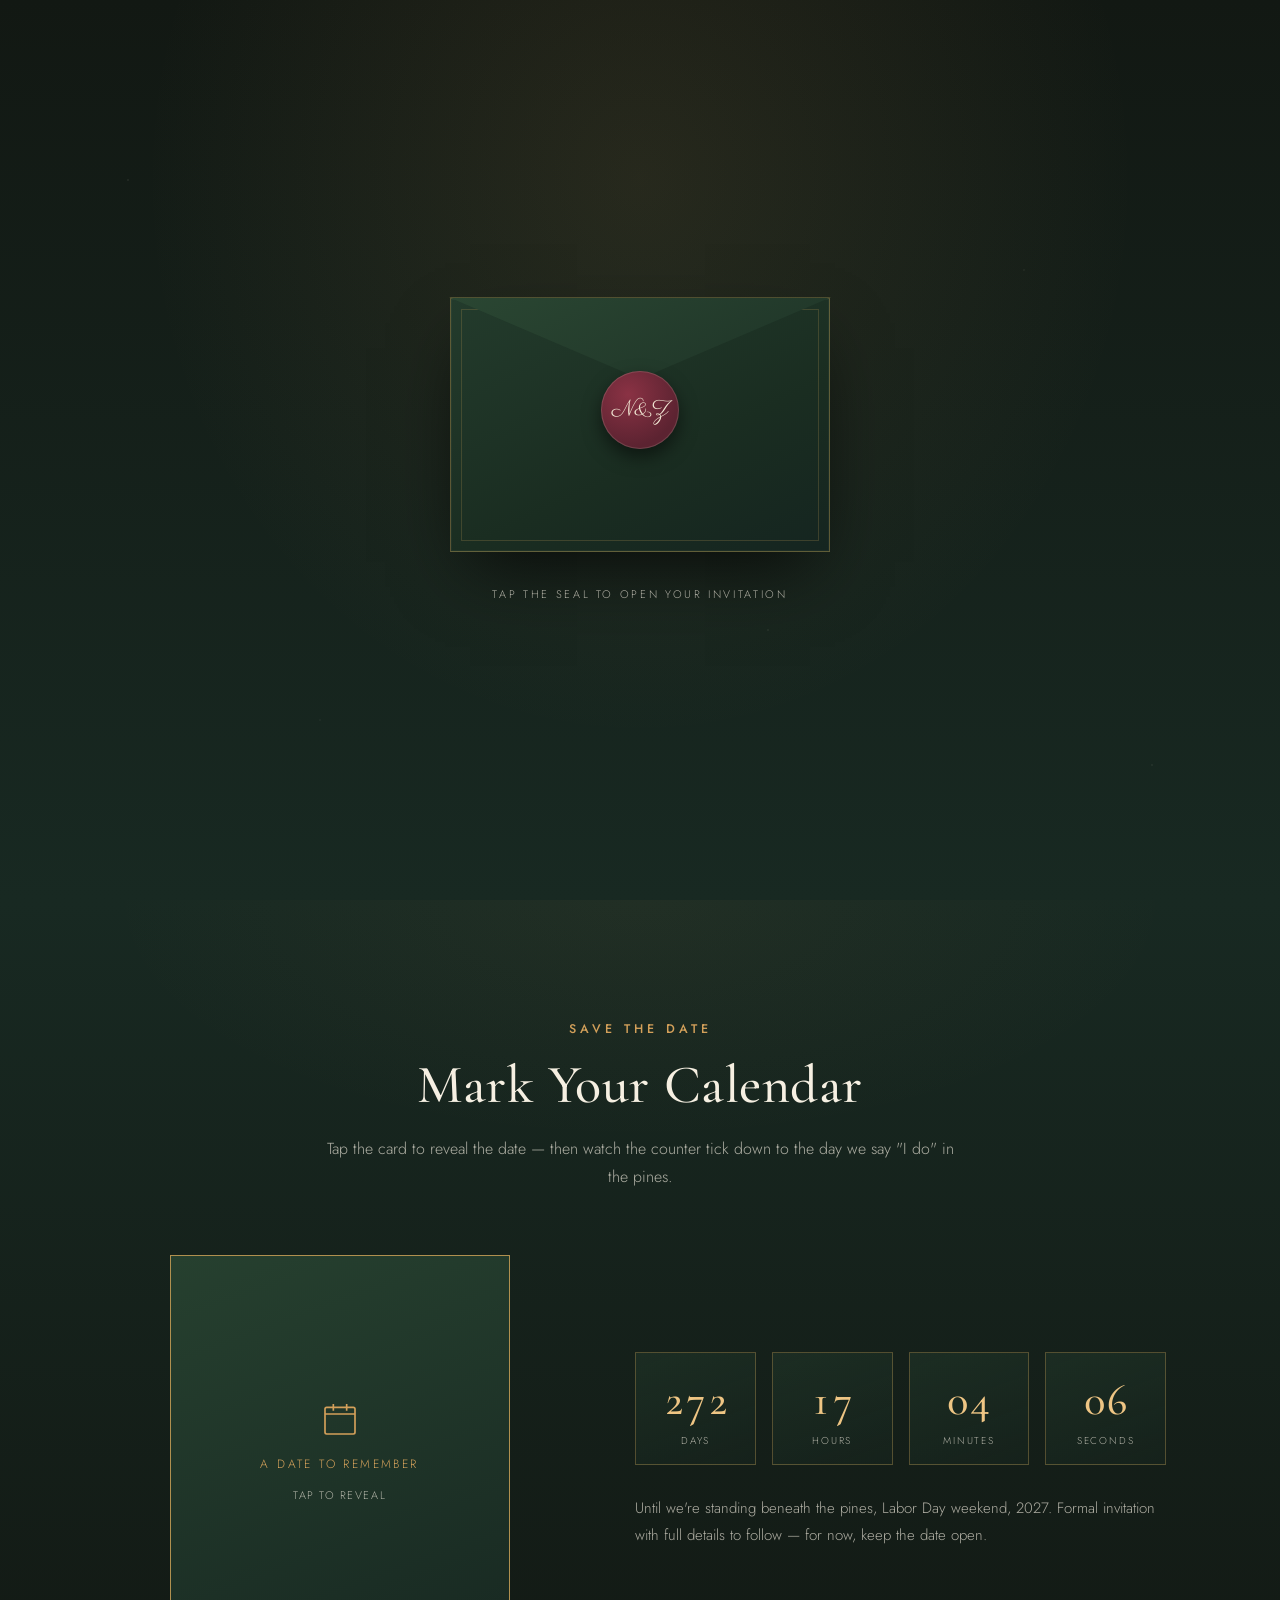
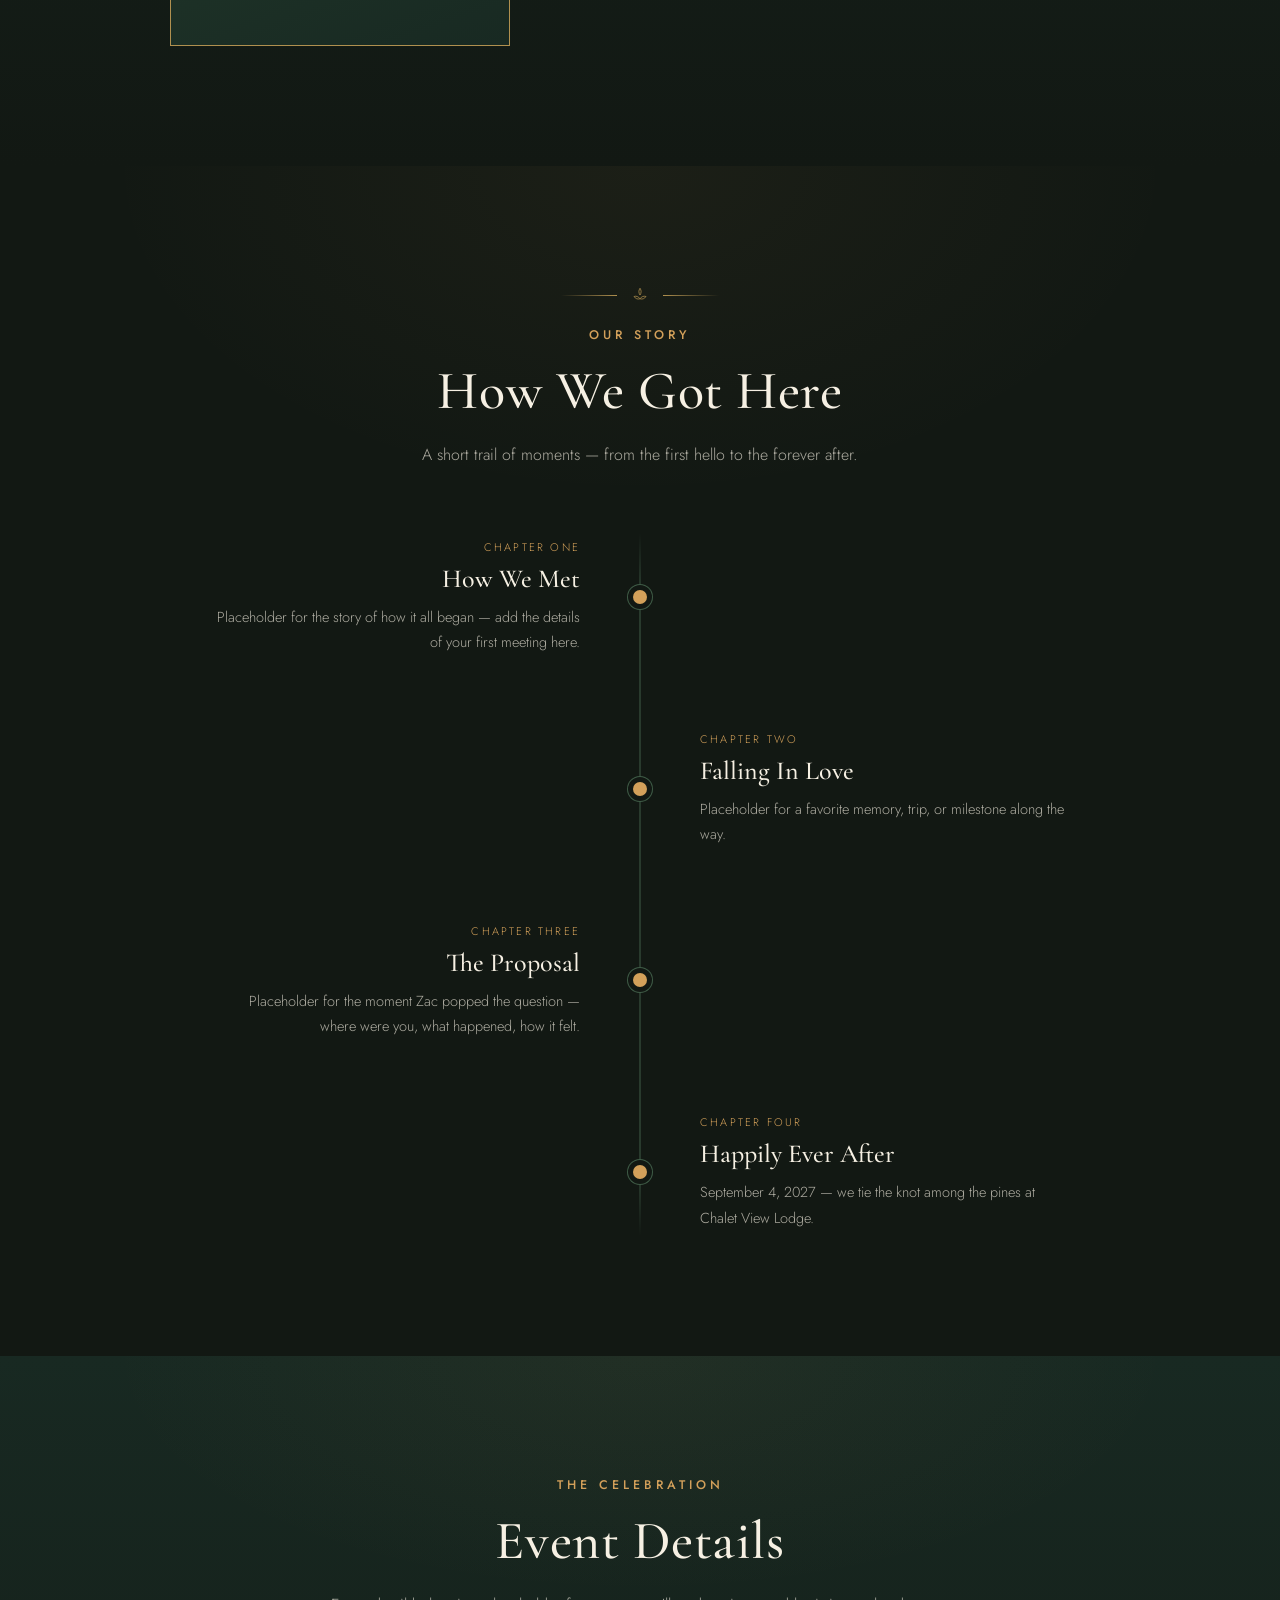
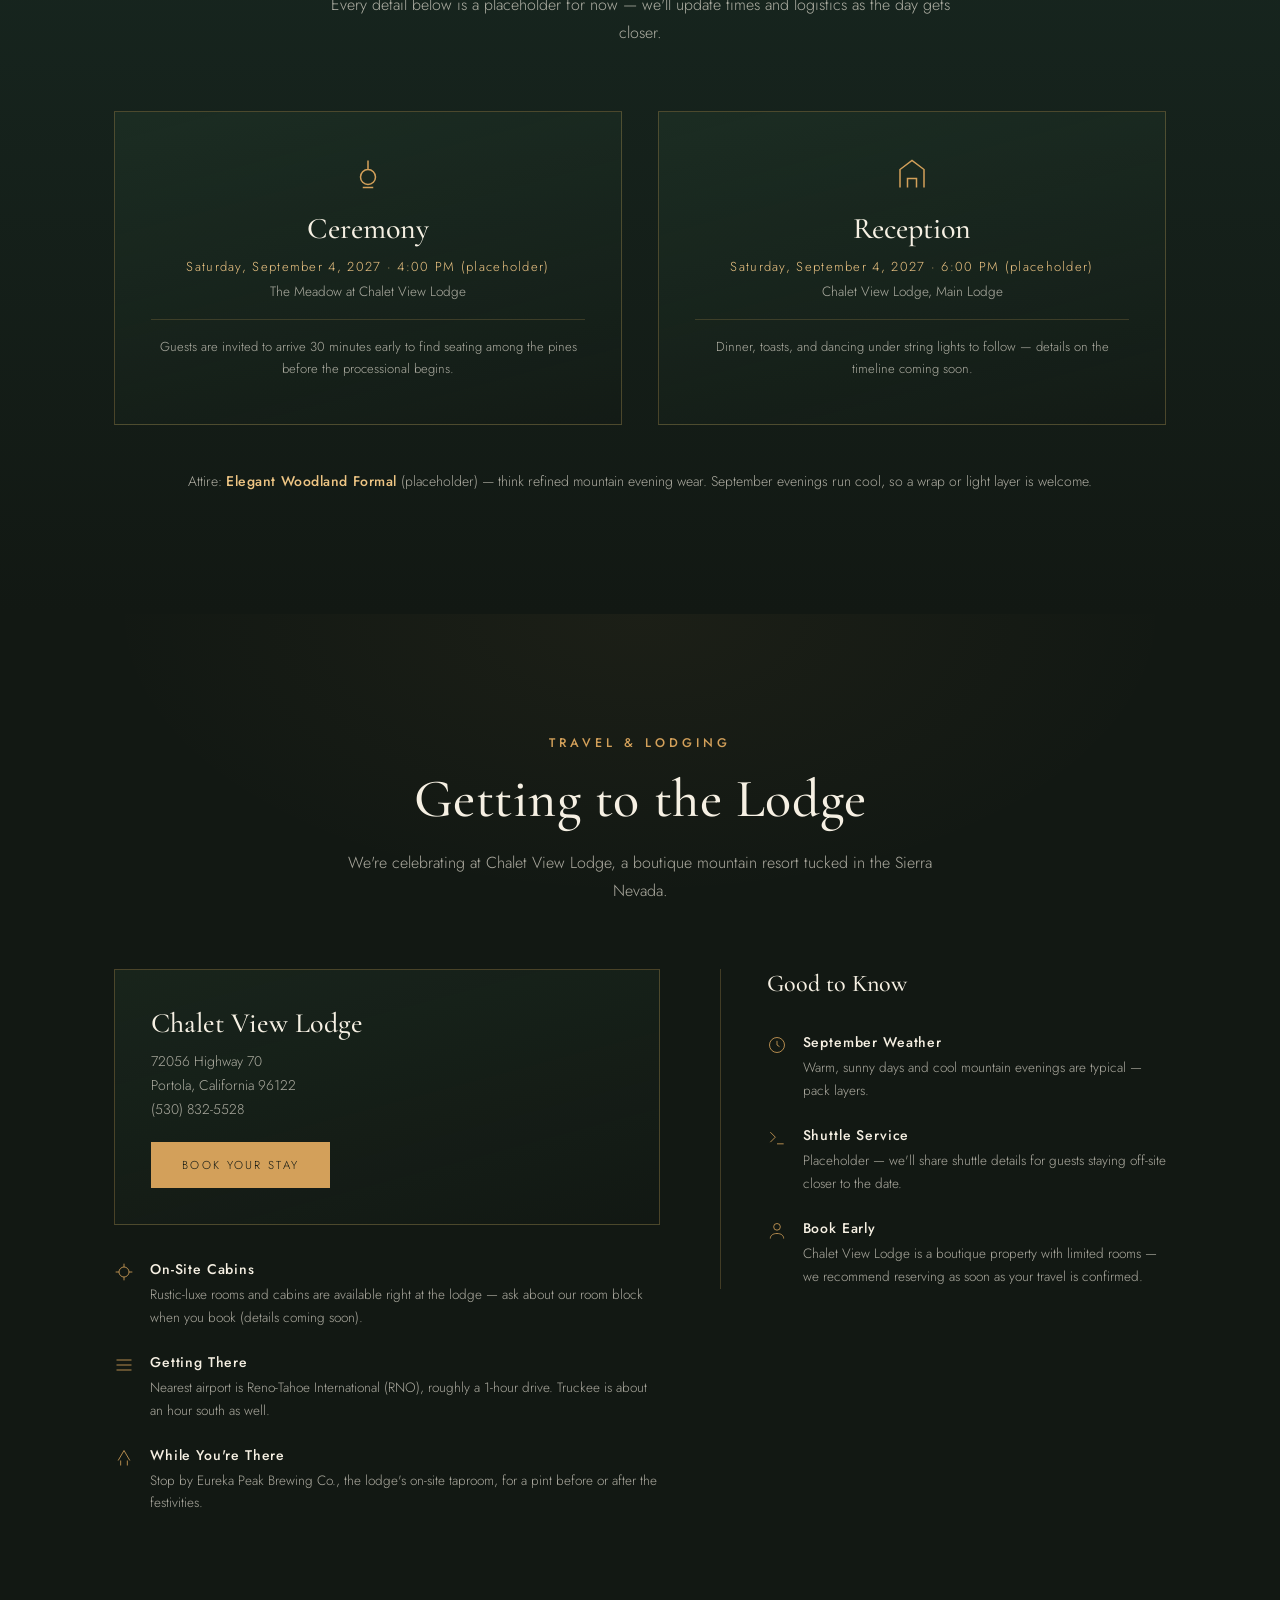
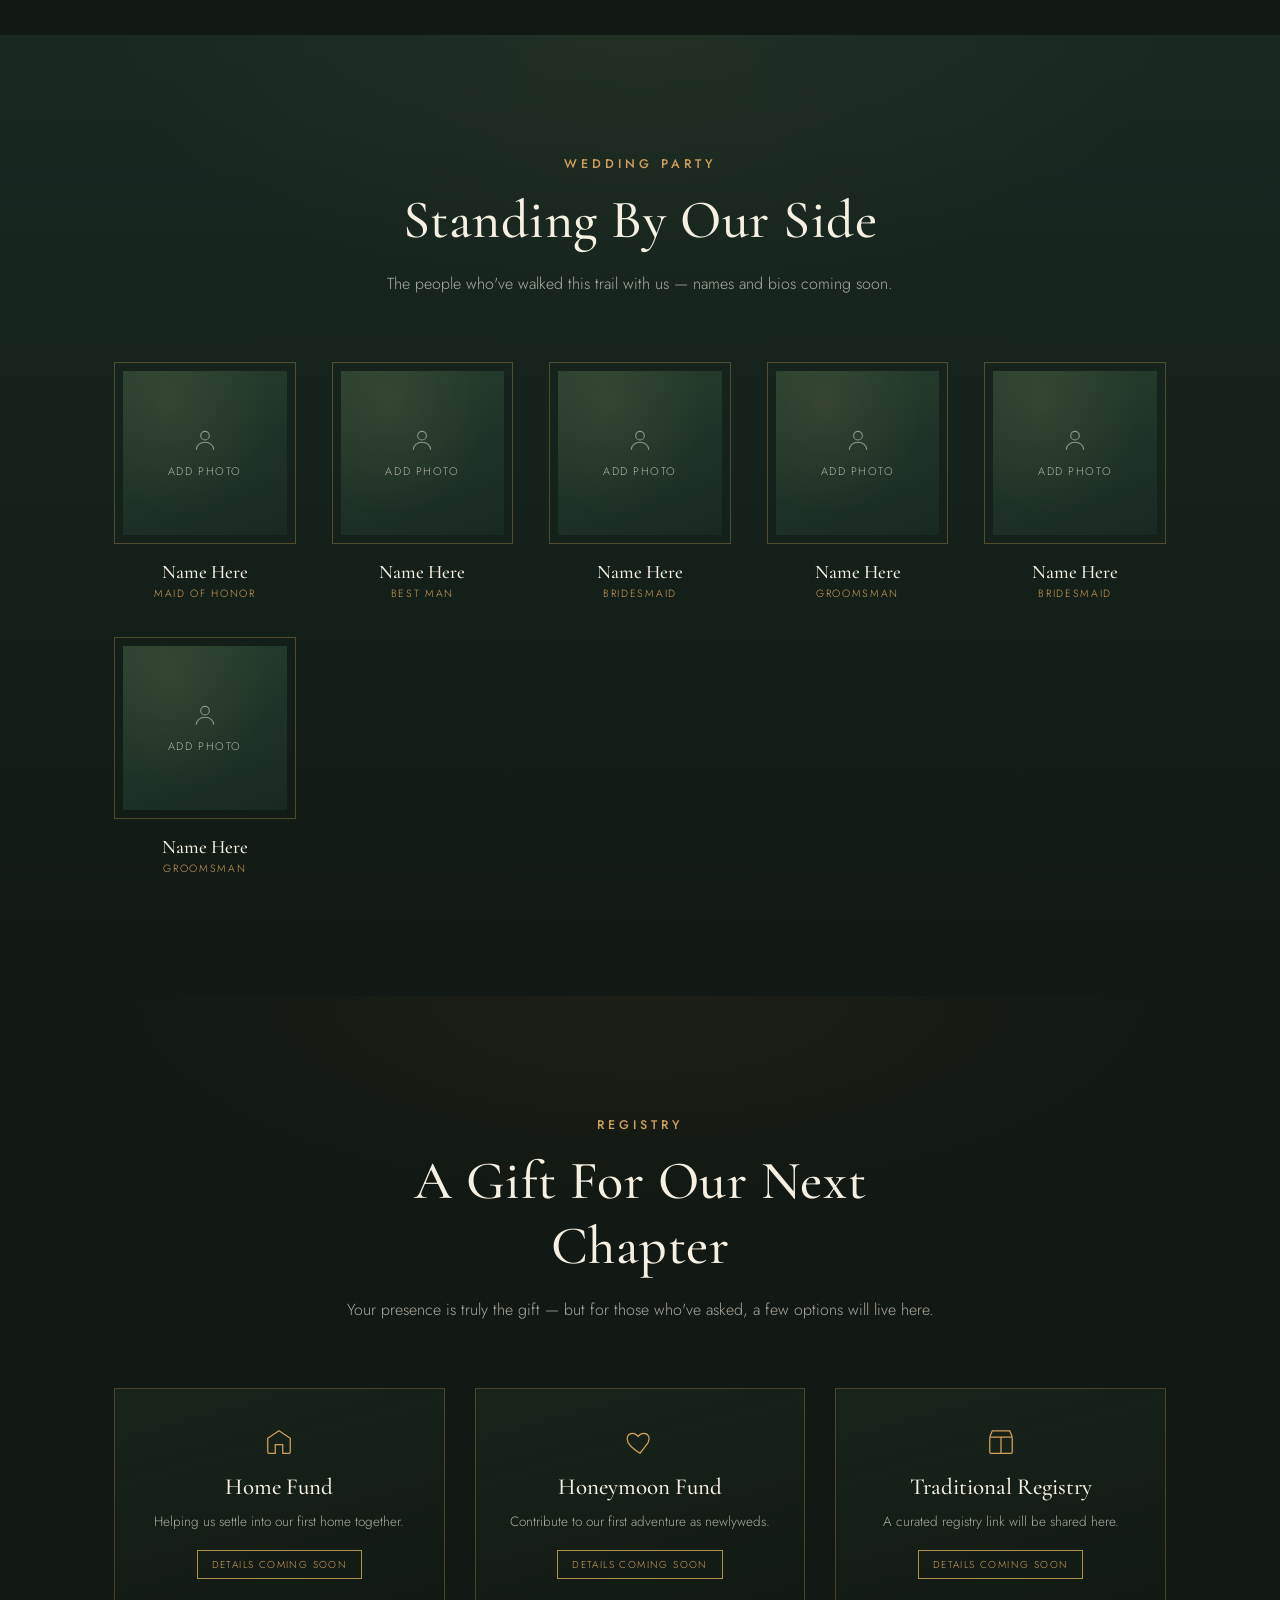
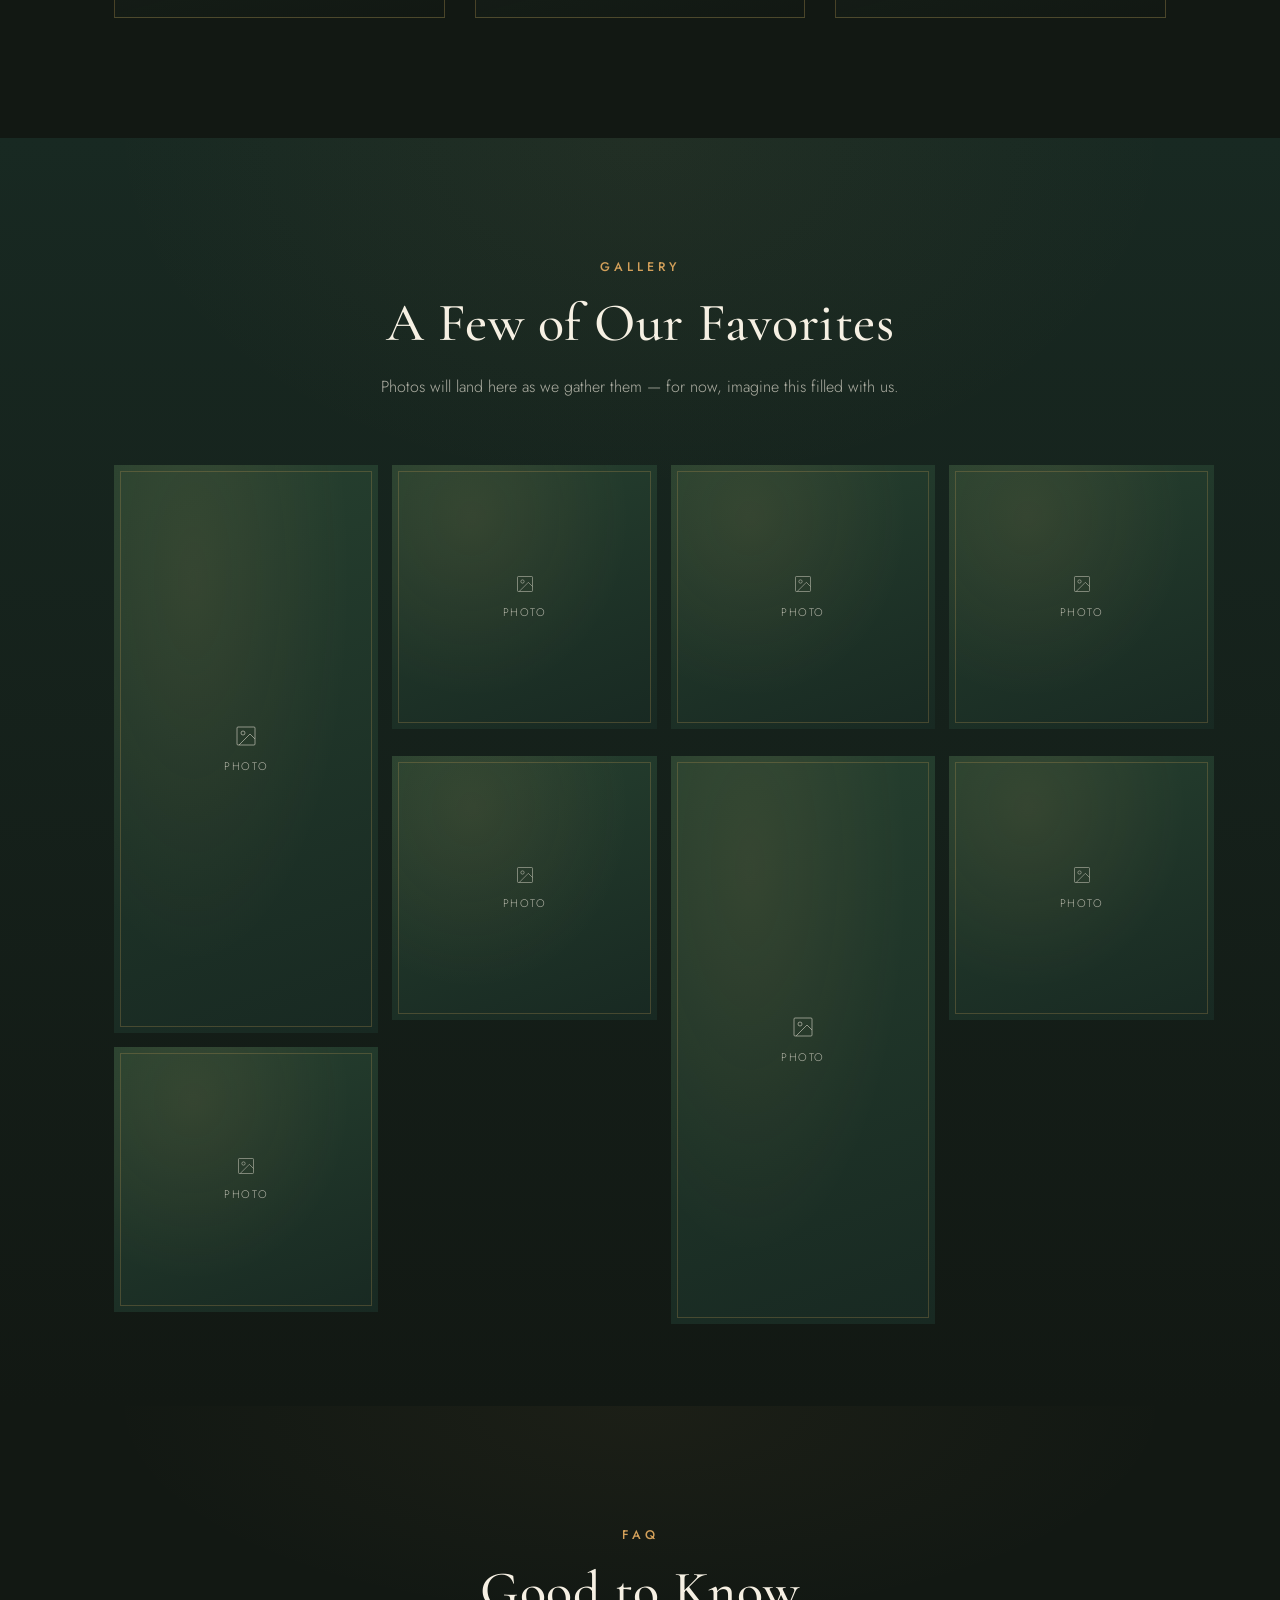
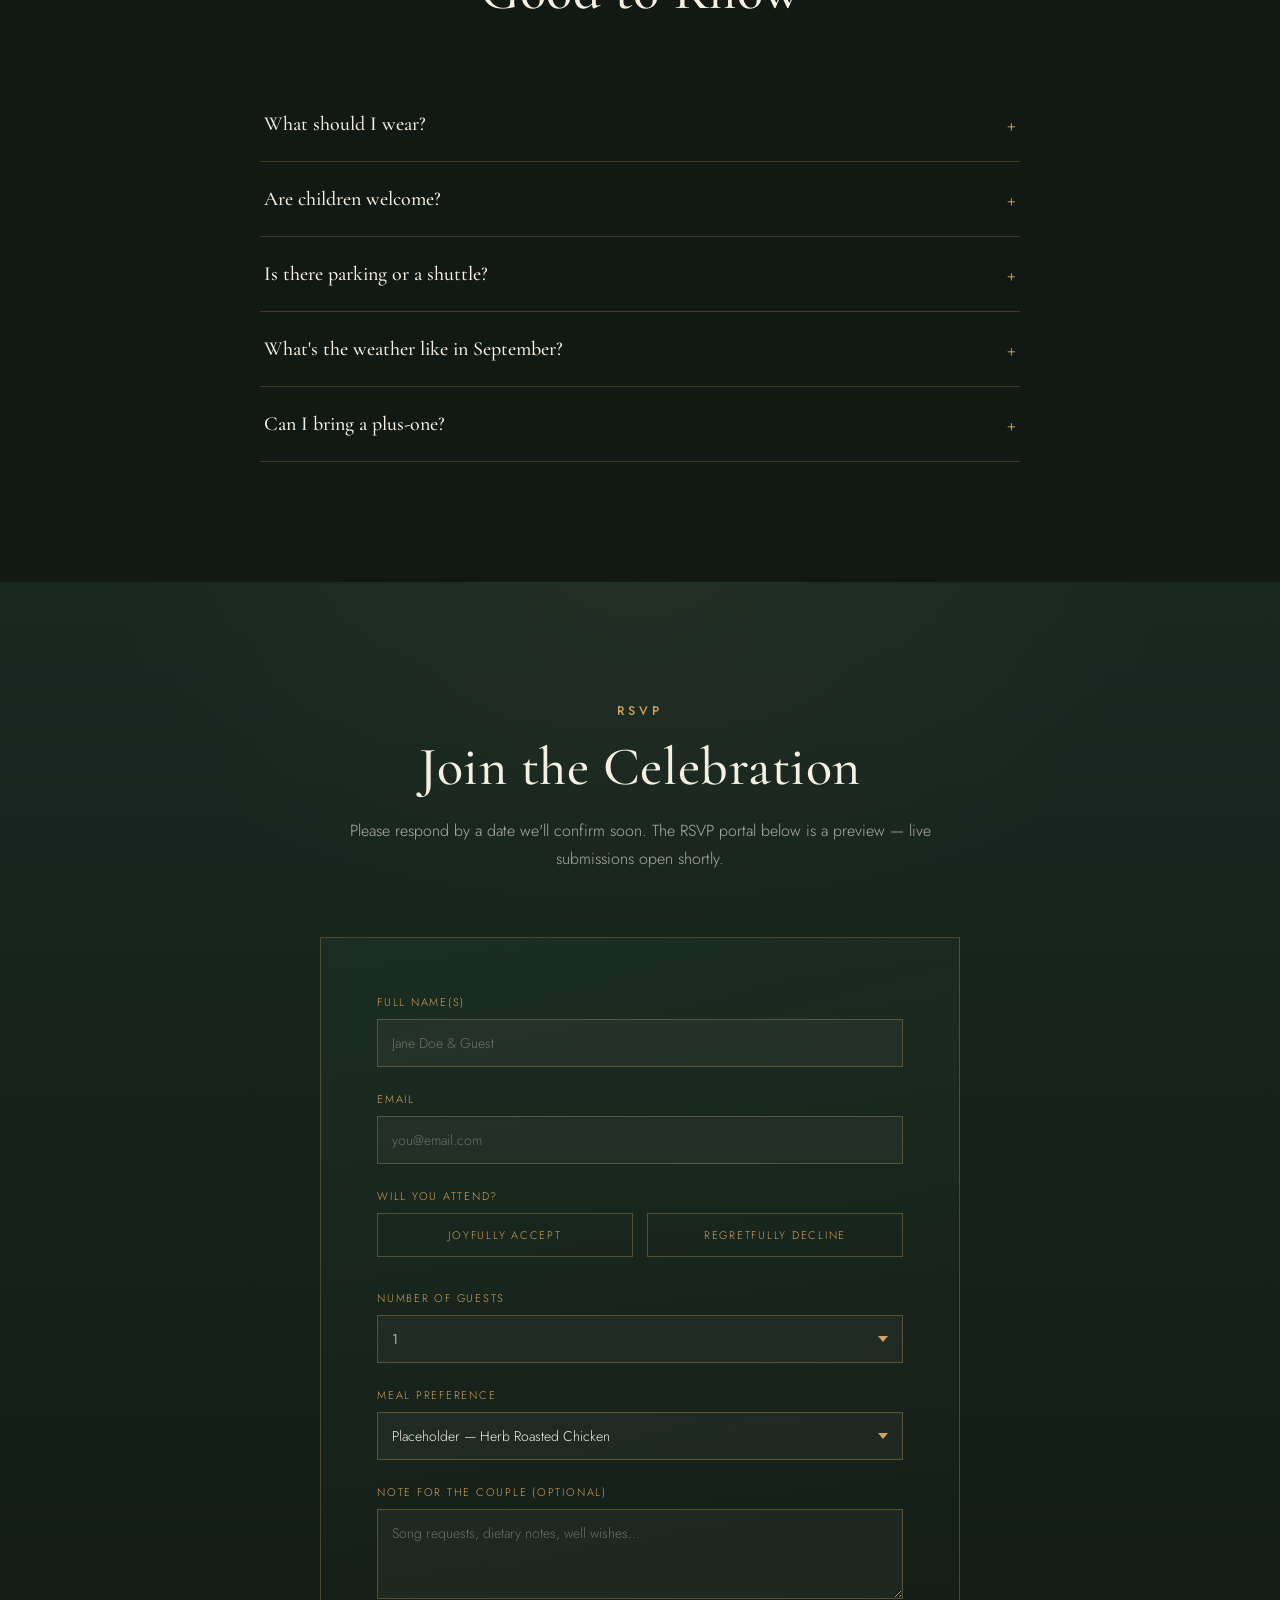
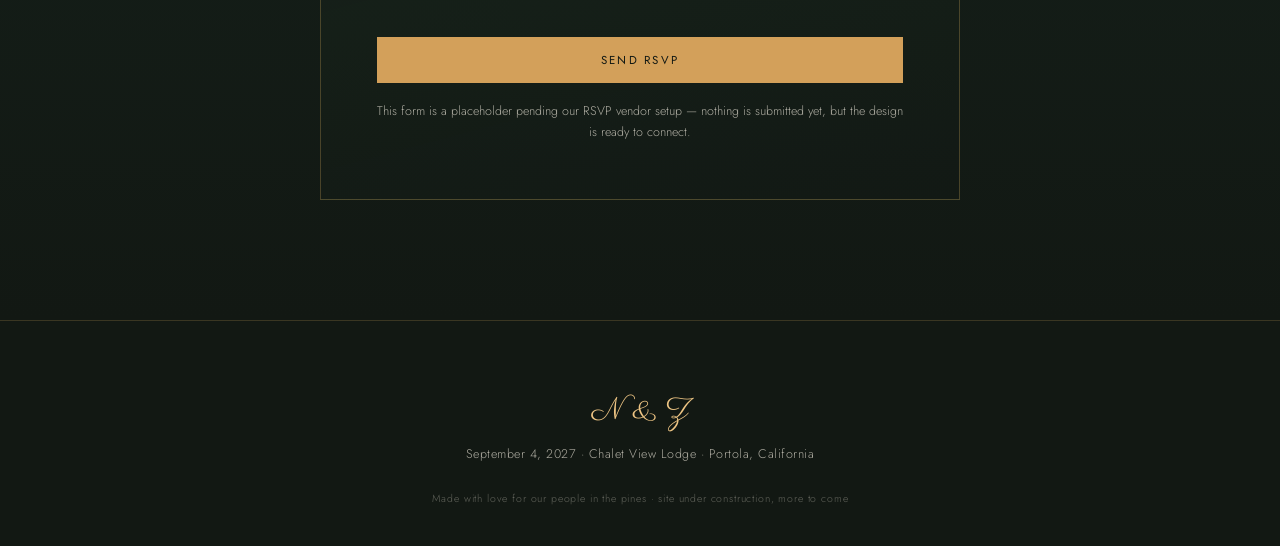
==== commit 03986ae9: "Add files via upload" ====
--- a/index.html
+++ b/index.html
@@ -179,12 +179,15 @@
 .letter{
   position:absolute;
   left:50%;
-  bottom:8%;
+  top:50%;
   width:88%;
-  transform:translate(-50%,10%) scale(.94);
+  max-width:340px;
+  max-height:min(78vh,520px);
+  overflow-y:auto;
+  transform:translate(-50%,80%) scale(.94);
   background:linear-gradient(180deg,var(--parchment),var(--parchment-dim));
   color:var(--ink);
-  padding:clamp(22px,4vw,40px) clamp(18px,4vw,34px);
+  padding:clamp(20px,4vw,40px) clamp(18px,4vw,34px);
   text-align:center;
   box-shadow:0 25px 50px -18px rgba(0,0,0,.6);
   opacity:0;
@@ -198,7 +201,7 @@
   pointer-events:none;
 }
 .envelope.open .letter{
-  transform:translate(-50%,-58%) scale(1);
+  transform:translate(-50%,-50%) scale(1);
   opacity:1;
   z-index:3;
 }
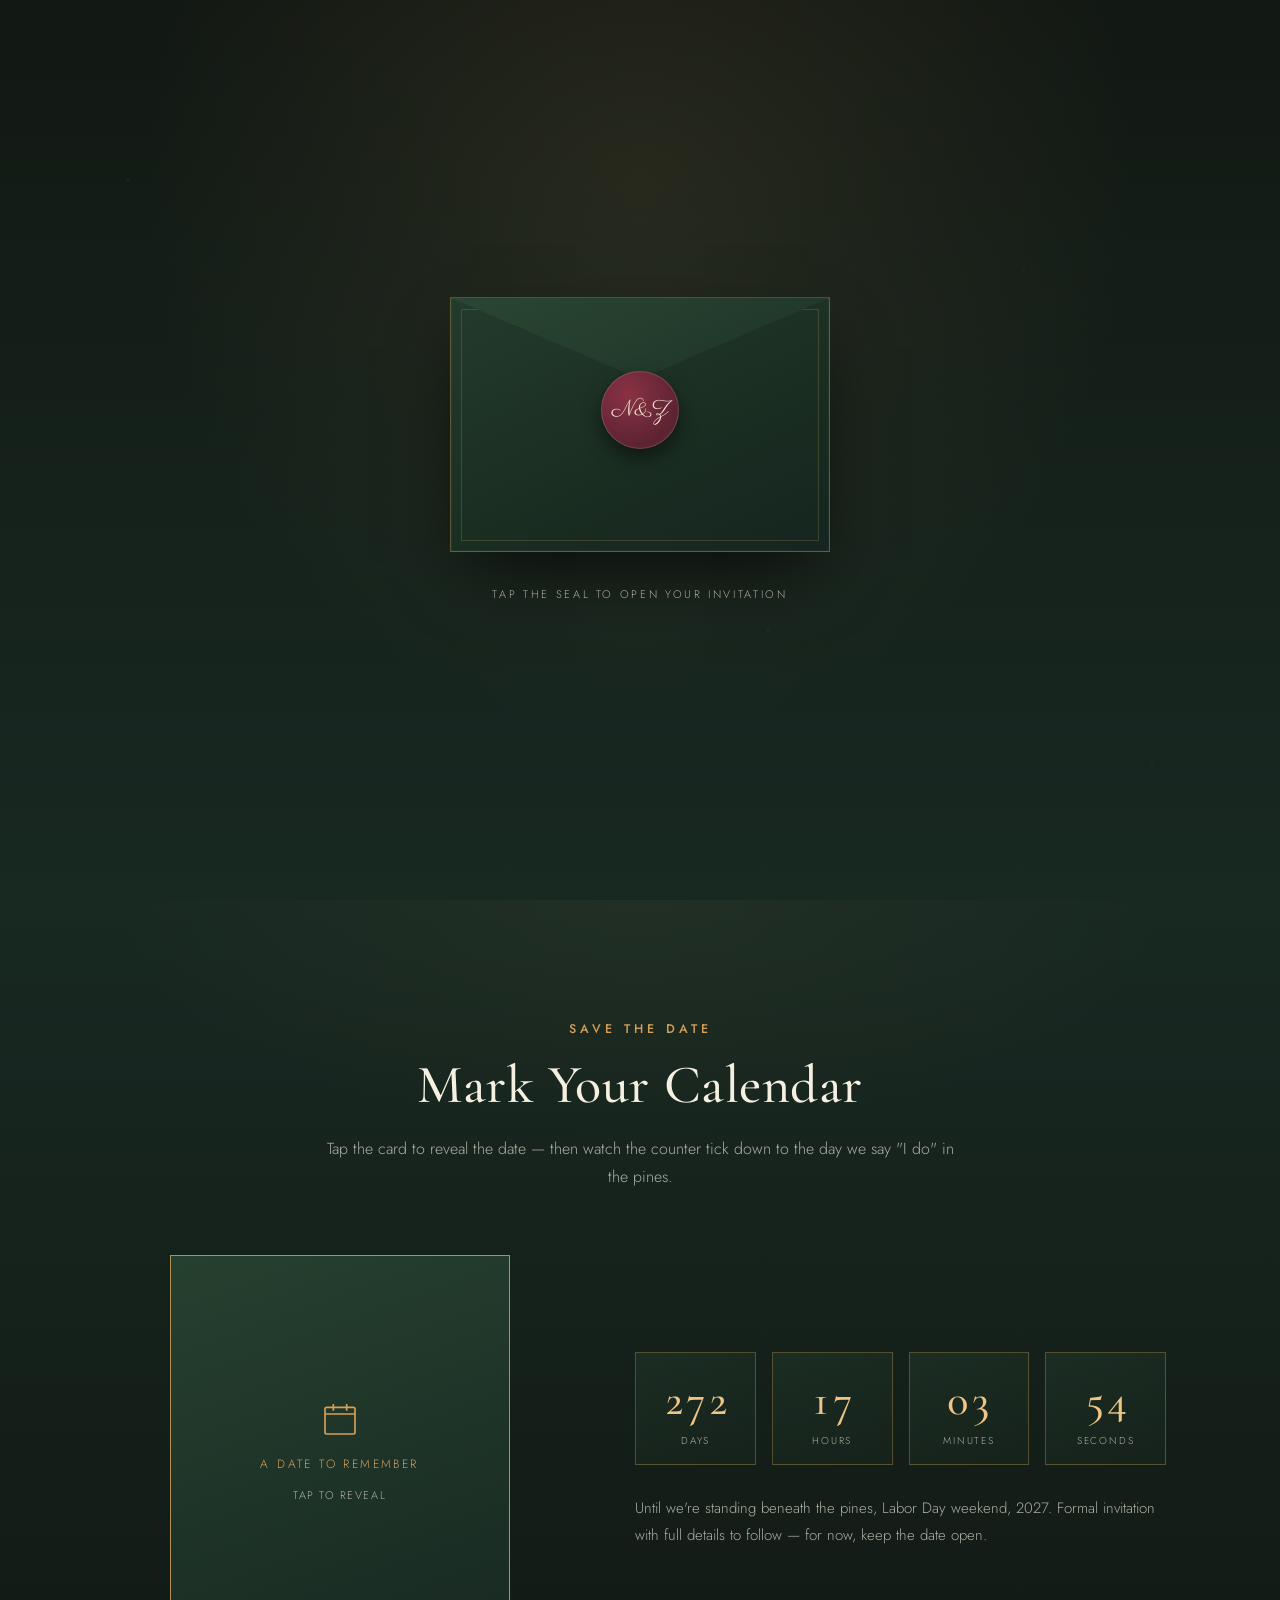
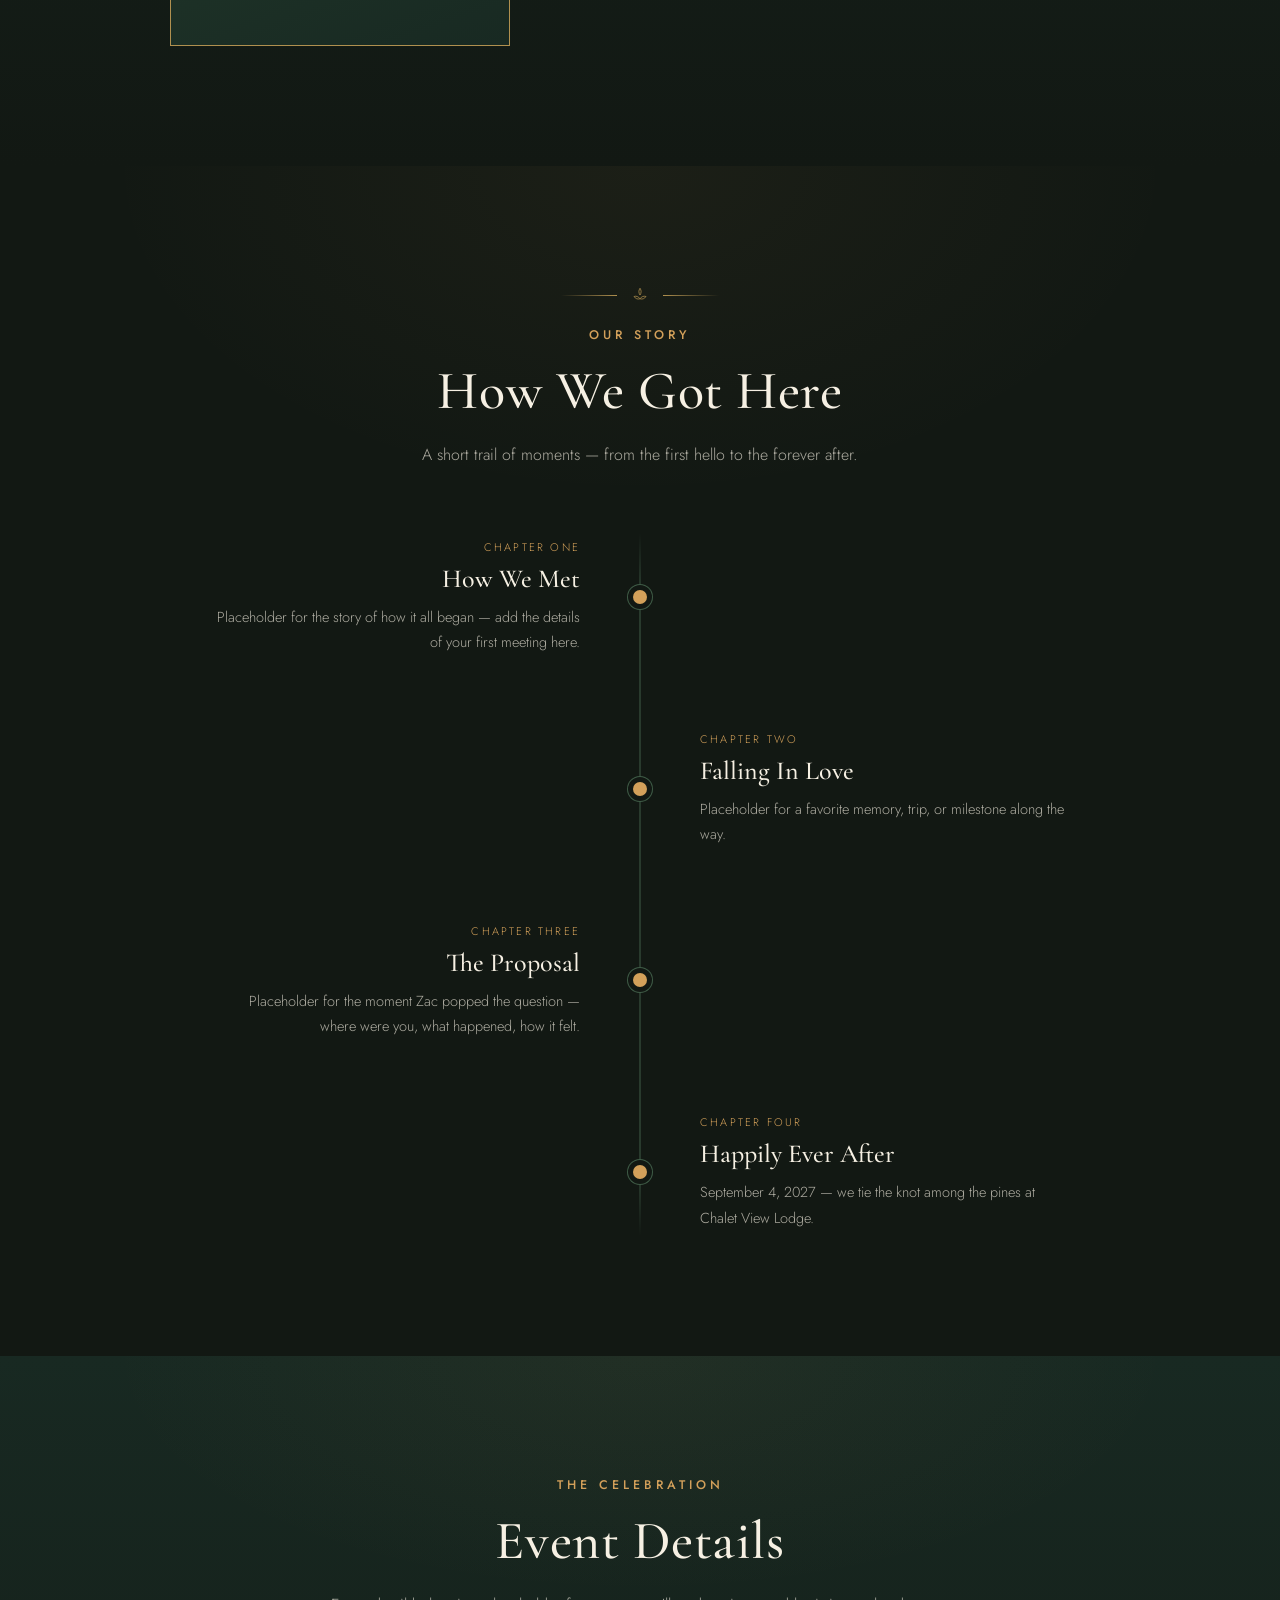
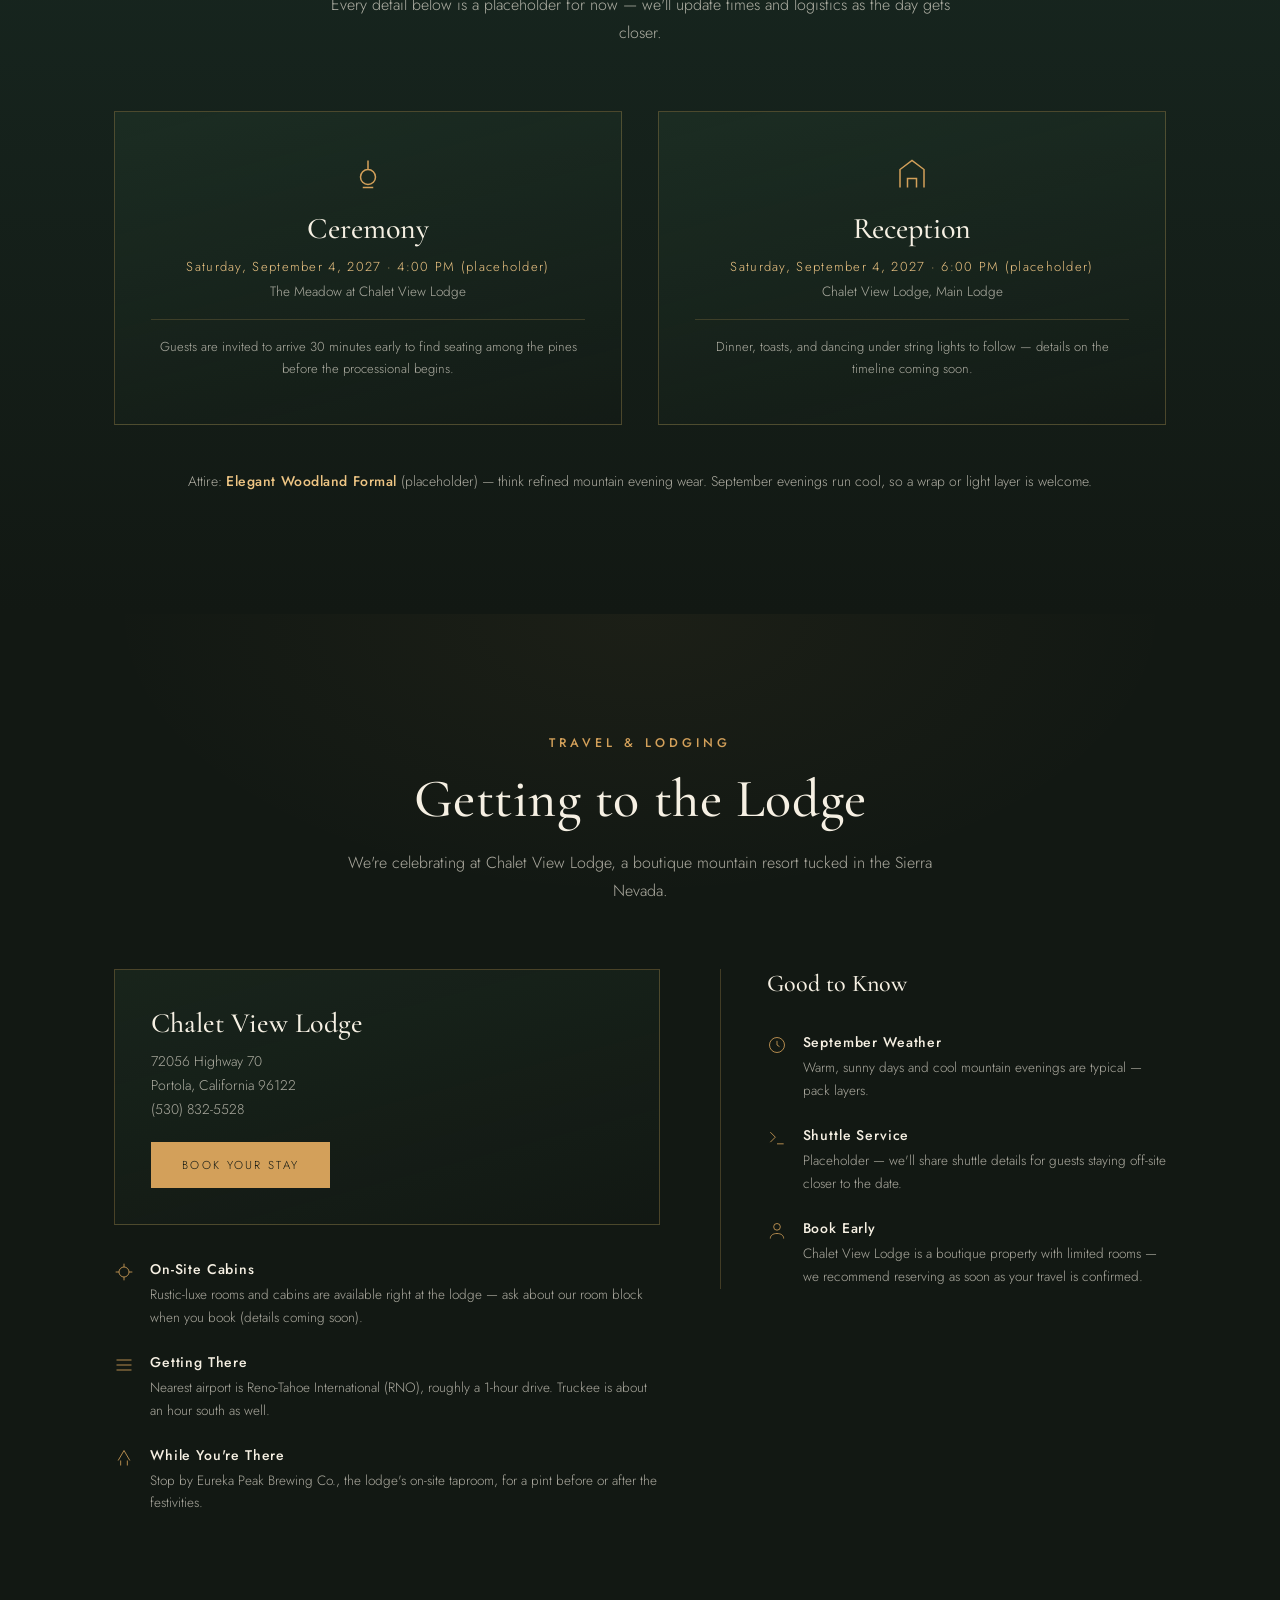
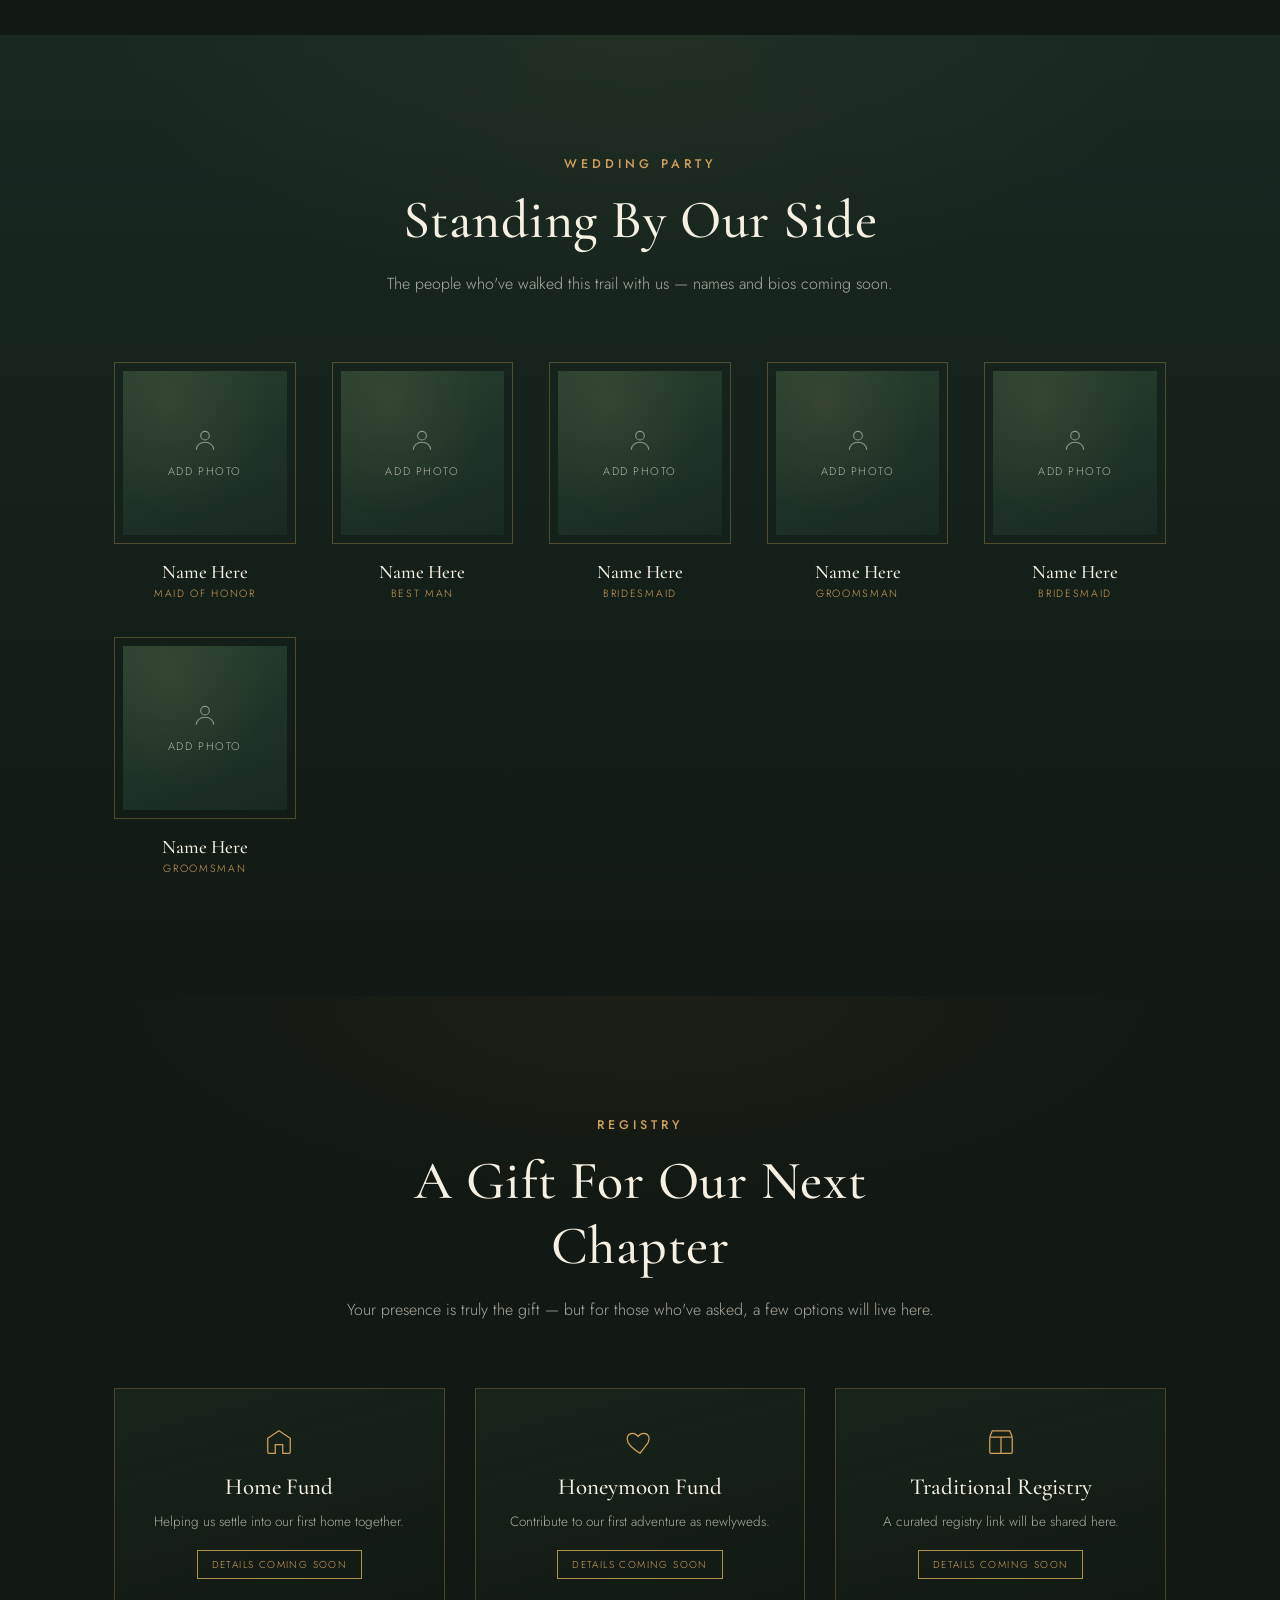
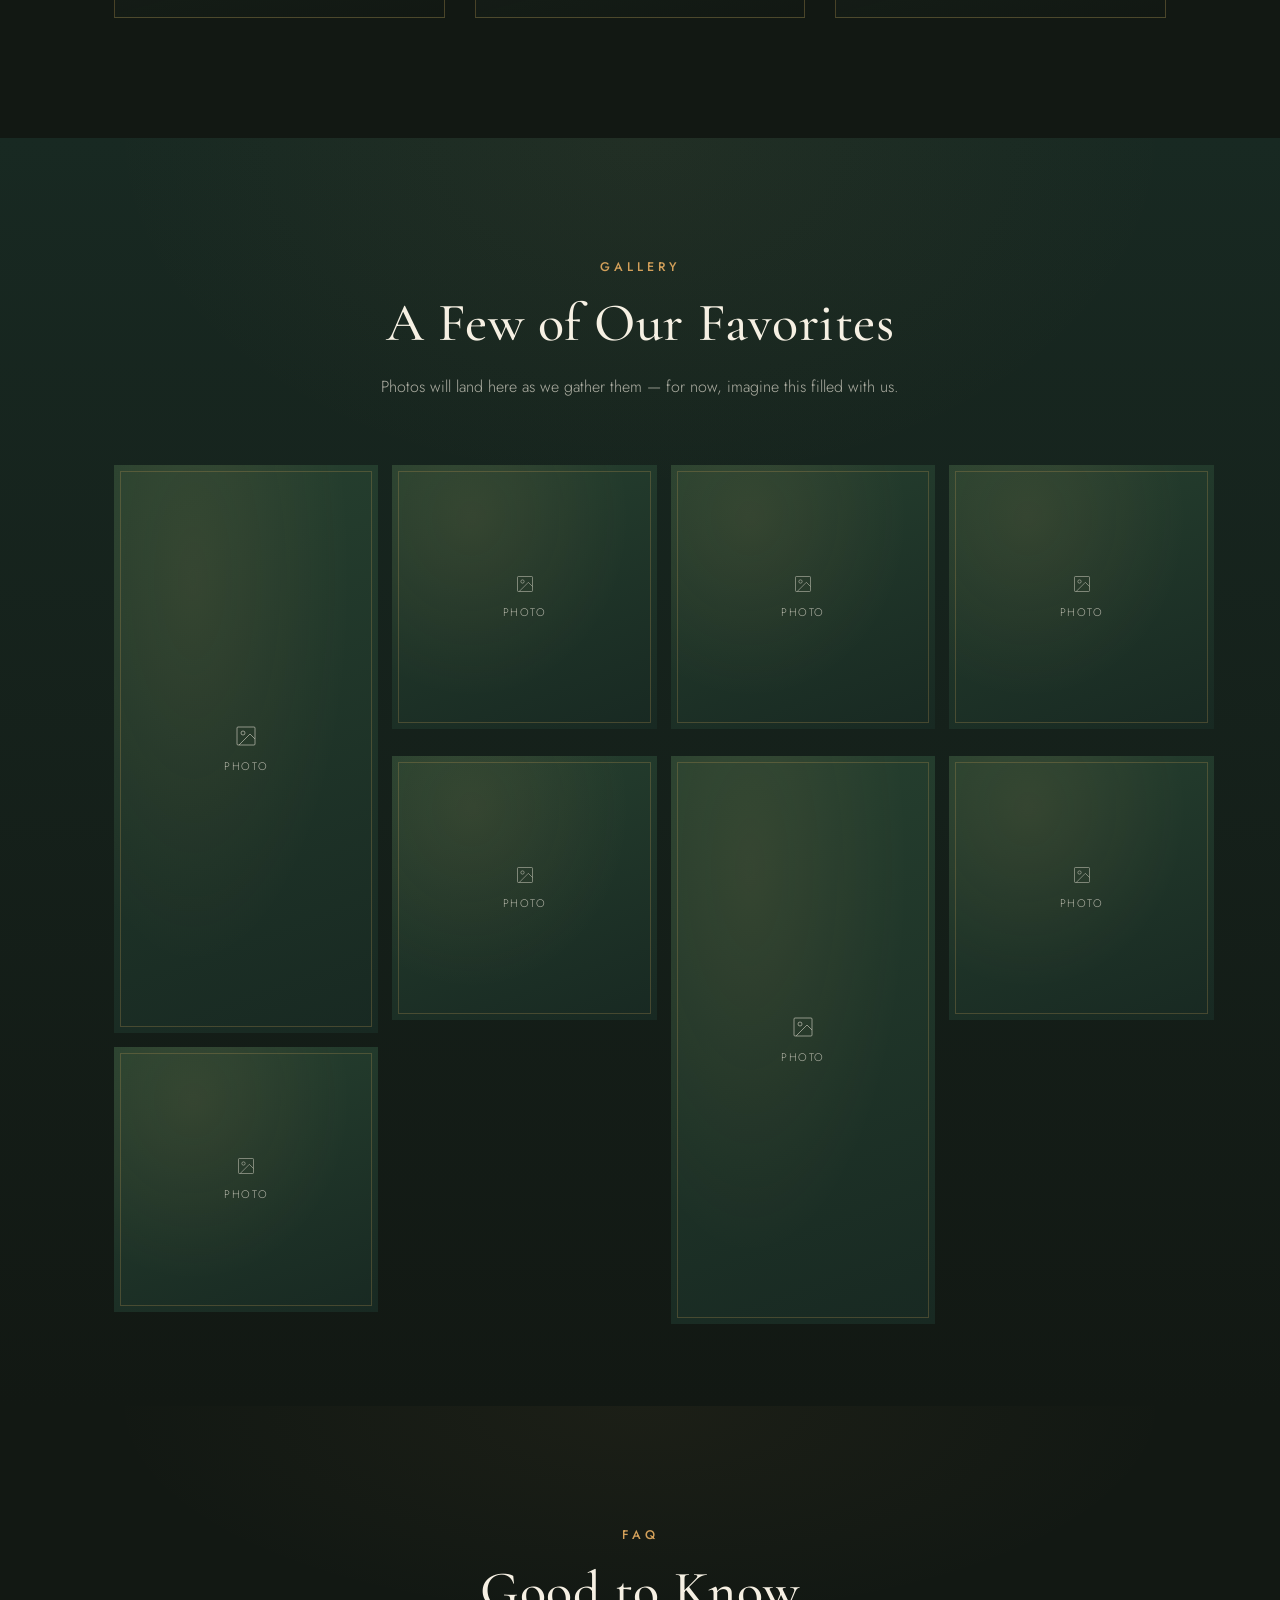
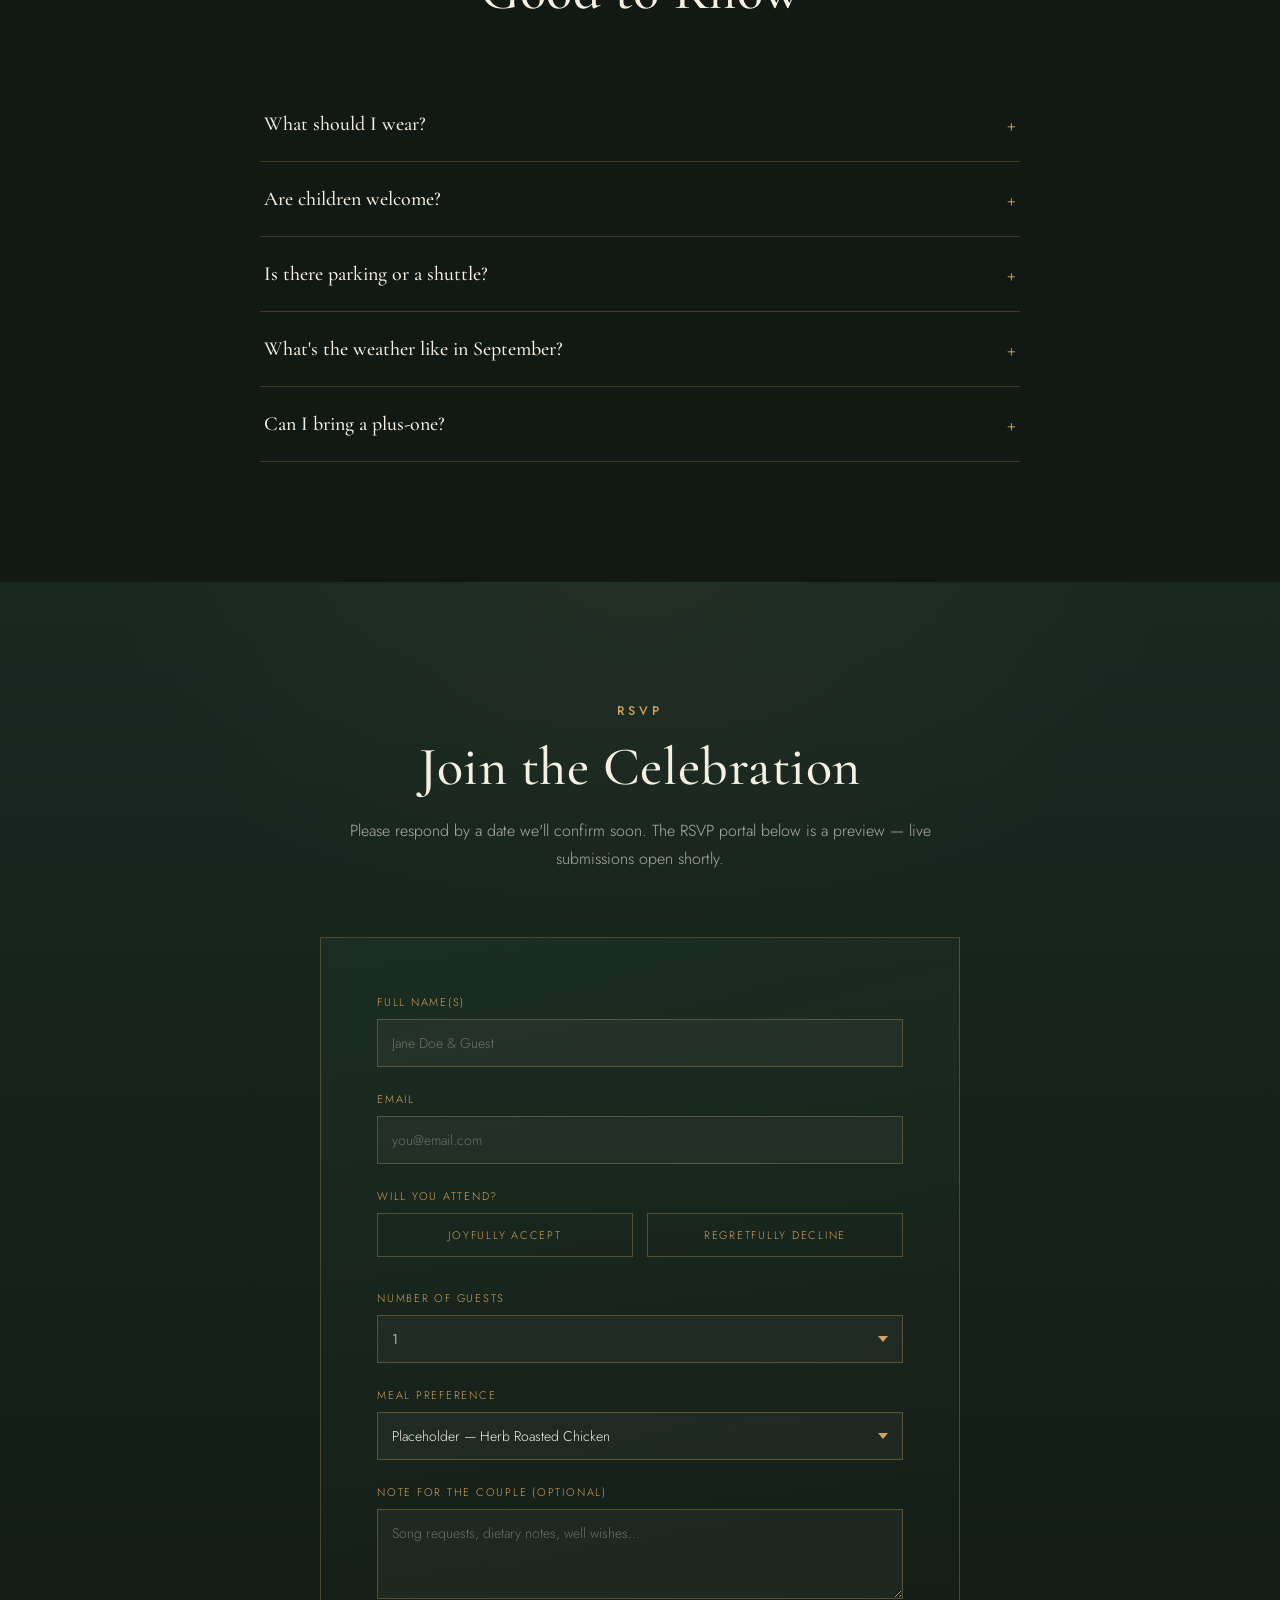
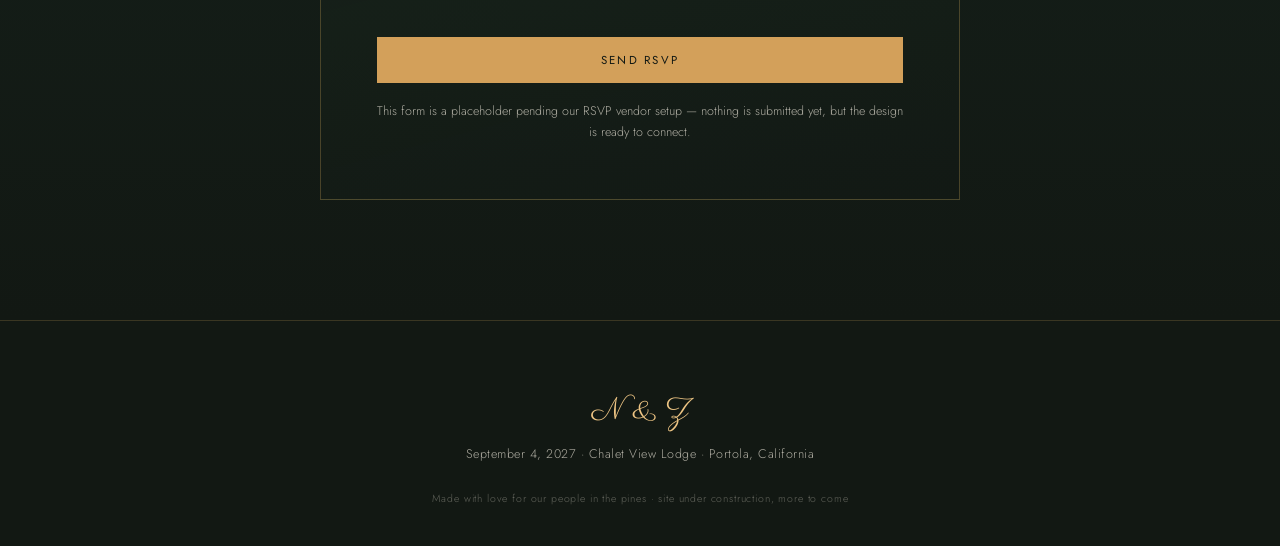
==== commit 823b05a3: "Add files via upload" ====
--- a/index.html
+++ b/index.html
@@ -30,6 +30,13 @@
   --cream:          #f6f0e3;
   --cream-dim:      rgba(246,240,227,0.68);
 
+  /* classic ivory invitation card — used for the letter + save-the-date reveal */
+  --card-ivory:      #fdfcf8;
+  --card-ivory-edge: #f4efe3;
+  --card-ink:        #2c2a24;
+  --card-ink-soft:   #5c584c;
+  --card-gold:       #a9884e;
+
   --font-display: 'Cormorant Garamond', serif;
   --font-body:    'Jost', sans-serif;
   --font-script:  'Parisienne', cursive;
@@ -185,19 +192,25 @@
   max-height:min(78vh,520px);
   overflow-y:auto;
   transform:translate(-50%,80%) scale(.94);
-  background:linear-gradient(180deg,var(--parchment),var(--parchment-dim));
-  color:var(--ink);
-  padding:clamp(20px,4vw,40px) clamp(18px,4vw,34px);
+  background:
+    radial-gradient(ellipse at 28% 0%, rgba(255,255,255,.7), transparent 55%),
+    linear-gradient(160deg,var(--card-ivory) 0%,var(--card-ivory-edge) 100%);
+  color:var(--card-ink);
+  border:1px solid rgba(169,136,78,.4);
+  padding:clamp(26px,4vw,44px) clamp(20px,4vw,36px);
   text-align:center;
-  box-shadow:0 25px 50px -18px rgba(0,0,0,.6);
+  box-shadow:
+    inset 0 1px 0 rgba(255,255,255,.7),
+    0 2px 5px rgba(20,16,8,.15),
+    0 45px 80px -26px rgba(0,0,0,.6);
   opacity:0;
   z-index:1;
   transition:transform .9s cubic-bezier(.2,.9,.3,1.1) .15s, opacity .7s ease .15s;
 }
 .letter::before{
   content:"";
-  position:absolute; inset:7px;
-  border:1px solid rgba(92,35,49,.35);
+  position:absolute; inset:9px;
+  border:1px solid rgba(169,136,78,.3);
   pointer-events:none;
 }
 .envelope.open .letter{
@@ -206,12 +219,19 @@
   z-index:3;
 }
 
+.letter-mark{
+  display:flex;
+  justify-content:center;
+  margin-bottom:14px;
+  color:var(--card-gold);
+  opacity:.85;
+}
 .letter-eyebrow{
   font-family:var(--font-body);
   font-size:10.5px;
   letter-spacing:.28em;
   text-transform:uppercase;
-  color:var(--wine);
+  color:var(--card-gold);
   font-weight:500;
 }
 .letter-names{
@@ -219,12 +239,12 @@
   font-weight:500;
   font-size:clamp(30px,7vw,46px);
   margin-top:10px;
-  color:var(--ink);
+  color:var(--card-ink);
 }
 .letter-names .amp{
   font-family:var(--font-script);
   font-weight:400;
-  color:var(--wine);
+  color:var(--card-gold);
   padding:0 6px;
 }
 .letter-body{
@@ -233,21 +253,21 @@
   font-size:clamp(14px,2.6vw,17px);
   line-height:1.6;
   margin-top:14px;
-  color:#3a3327;
+  color:var(--card-ink-soft);
 }
 .letter-date{
   margin-top:14px;
   font-size:12.5px;
   letter-spacing:.18em;
   text-transform:uppercase;
-  color:var(--wine);
+  color:var(--card-gold);
 }
 .enter-btn{
-  margin-top:20px;
+  margin-top:22px;
   display:inline-block;
   padding:12px 28px;
-  border:1px solid var(--wine);
-  color:var(--wine);
+  border:1px solid var(--card-gold);
+  color:var(--card-gold);
   font-size:11.5px;
   letter-spacing:.24em;
   text-transform:uppercase;
@@ -256,7 +276,7 @@
   transition:opacity .5s ease .5s, transform .5s ease .5s, background .3s, color .3s;
 }
 .envelope.open .enter-btn{ opacity:1; transform:translateY(0); pointer-events:auto; }
-.enter-btn:not([disabled]):hover{ background:var(--wine); color:var(--parchment); }
+.enter-btn:not([disabled]):hover{ background:var(--card-gold); color:var(--card-ivory); }
 
 /* the flap that folds down to "open" */
 .envelope-flap{
@@ -512,16 +532,26 @@
 .flip-front .fc-label{ font-size:12px; letter-spacing:.2em; text-transform:uppercase; color:var(--amber); }
 .flip-front .fc-cta{ margin-top:14px; font-size:11px; letter-spacing:.14em; color:var(--cream-dim); text-transform:uppercase; }
 .flip-back{
-  background:linear-gradient(160deg,var(--parchment),var(--parchment-dim));
-  color:var(--ink);
+  background:
+    radial-gradient(ellipse at 28% 0%, rgba(255,255,255,.7), transparent 55%),
+    linear-gradient(160deg,var(--card-ivory) 0%,var(--card-ivory-edge) 100%);
+  color:var(--card-ink);
+  border-color:rgba(169,136,78,.4);
+  box-shadow:inset 0 1px 0 rgba(255,255,255,.7), 0 30px 60px -22px rgba(0,0,0,.55);
   transform:rotateY(180deg);
 }
-.flip-back .fb-eyebrow{ font-size:11px; letter-spacing:.24em; text-transform:uppercase; color:var(--wine); }
+.flip-back::before{
+  content:"";
+  position:absolute; inset:9px;
+  border:1px solid rgba(169,136,78,.3);
+  pointer-events:none;
+}
+.flip-back .fb-eyebrow{ font-size:11px; letter-spacing:.24em; text-transform:uppercase; color:var(--card-gold); }
 .flip-back h3{
   font-family:var(--font-display); font-weight:500; font-size:clamp(28px,4vw,36px);
-  margin-top:10px; color:var(--ink);
-}
-.flip-back .fb-place{ margin-top:10px; font-size:13px; color:#4a4030; letter-spacing:.04em; }
+  margin-top:10px; color:var(--card-ink);
+}
+.flip-back .fb-place{ margin-top:10px; font-size:13px; color:var(--card-ink-soft); letter-spacing:.04em; }
 
 .countdown{ display:flex; gap:16px; flex-wrap:wrap; }
 .cd-box{
@@ -769,6 +799,9 @@
 
     <div class="letter" id="letter">
       <div class="letter-content">
+        <div class="letter-mark" aria-hidden="true">
+          <svg width="26" height="26" viewBox="0 0 24 24" fill="none" stroke="currentColor" stroke-width="1"><path d="M12 3c2 3 2 6 0 9-2-3-2-6 0-9zM4 14c3-1 6 0 8 3-3 1-6 0-8-3zm16 0c-3-1-6 0-8 3 3 1 6 0 8-3z"/></svg>
+        </div>
         <p class="letter-eyebrow">Together with their families</p>
         <h1 class="letter-names">Natalie <span class="amp">&amp;</span> Zac</h1>
         <p class="letter-body">request the pleasure of your company as they exchange vows among the pines</p>
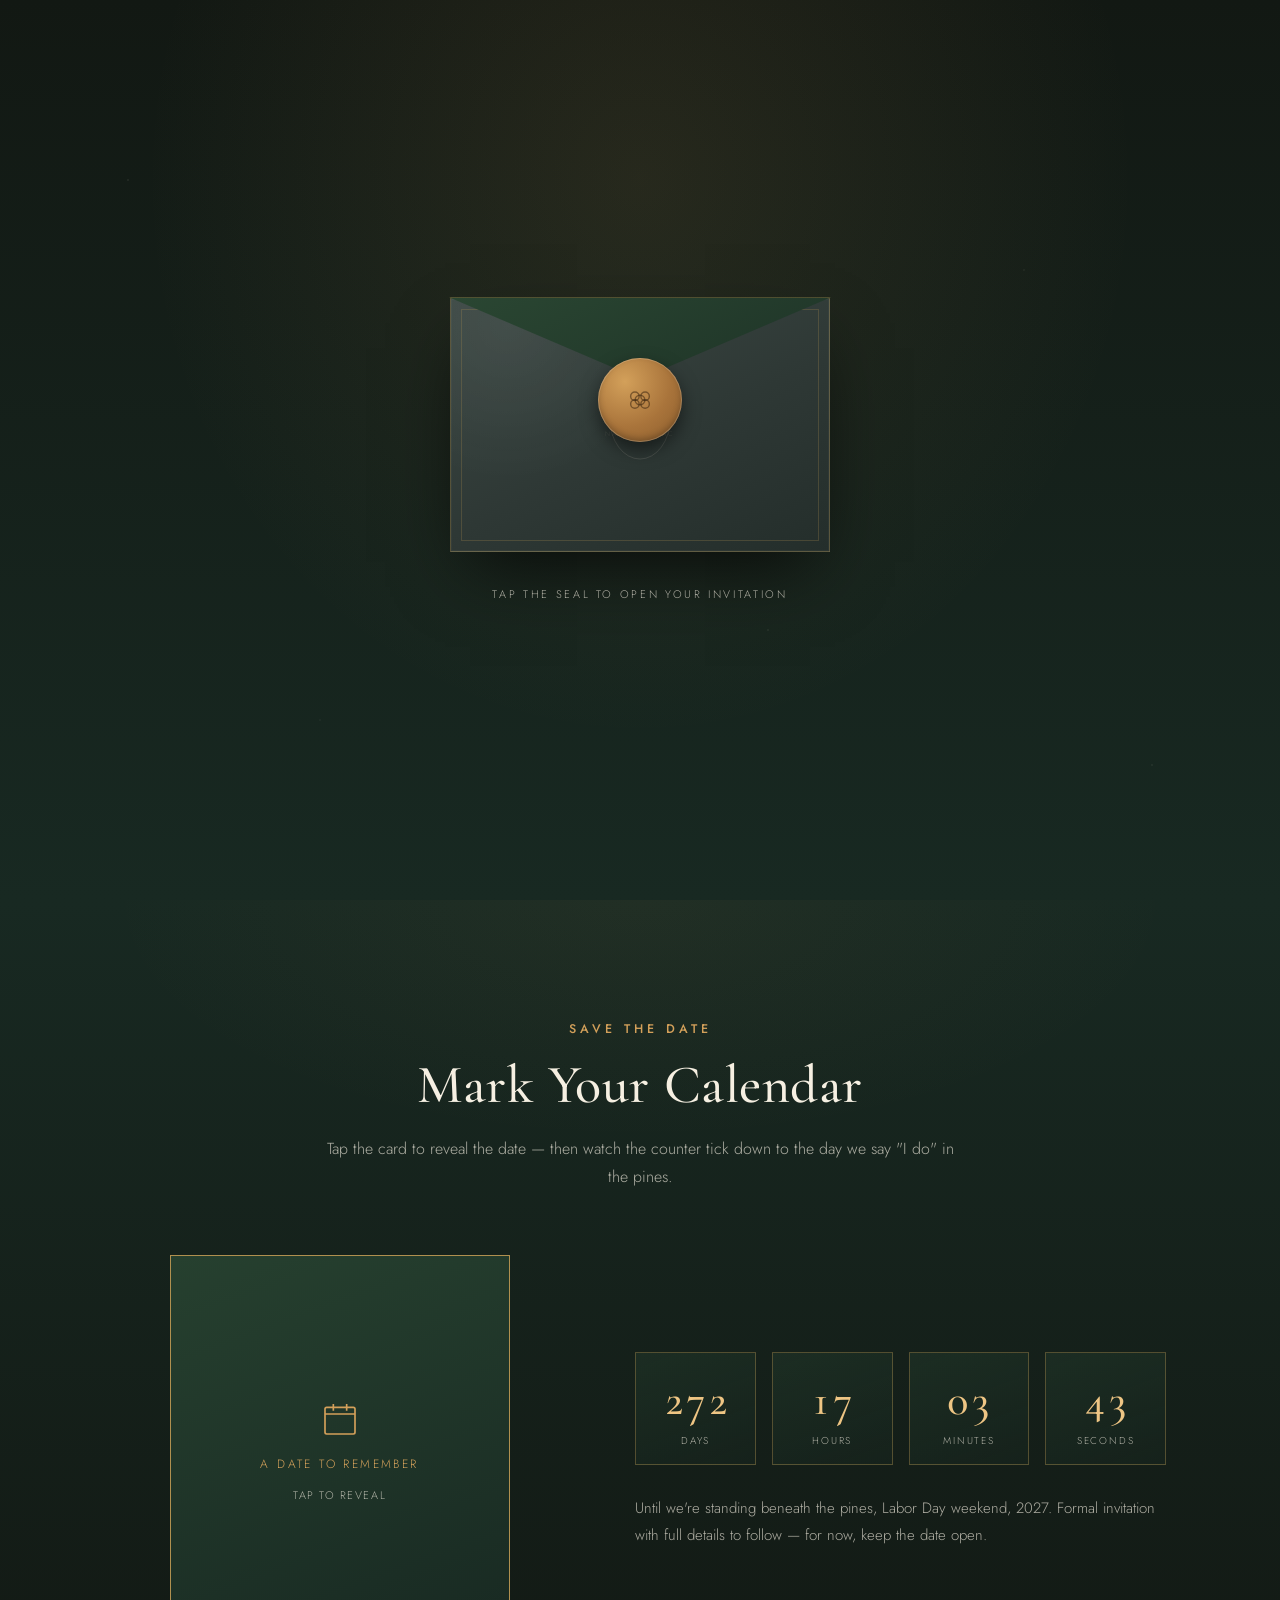
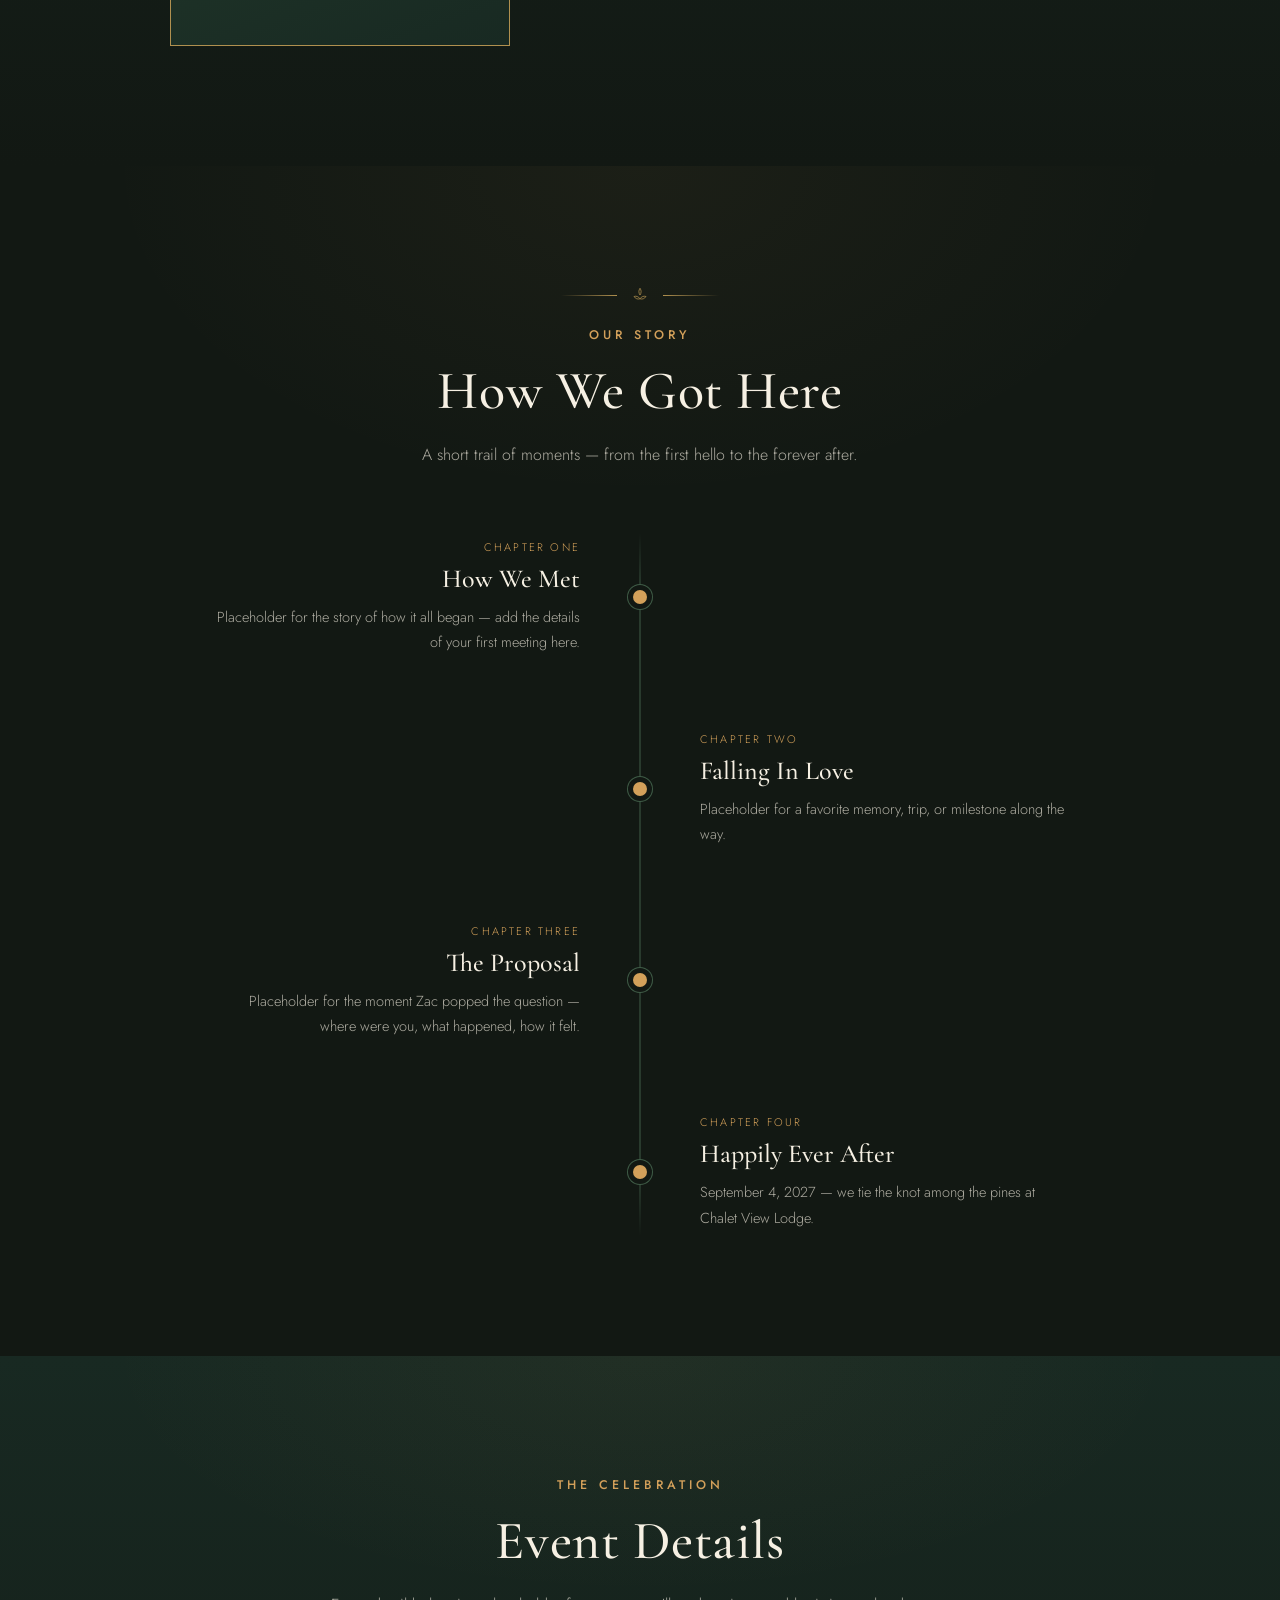
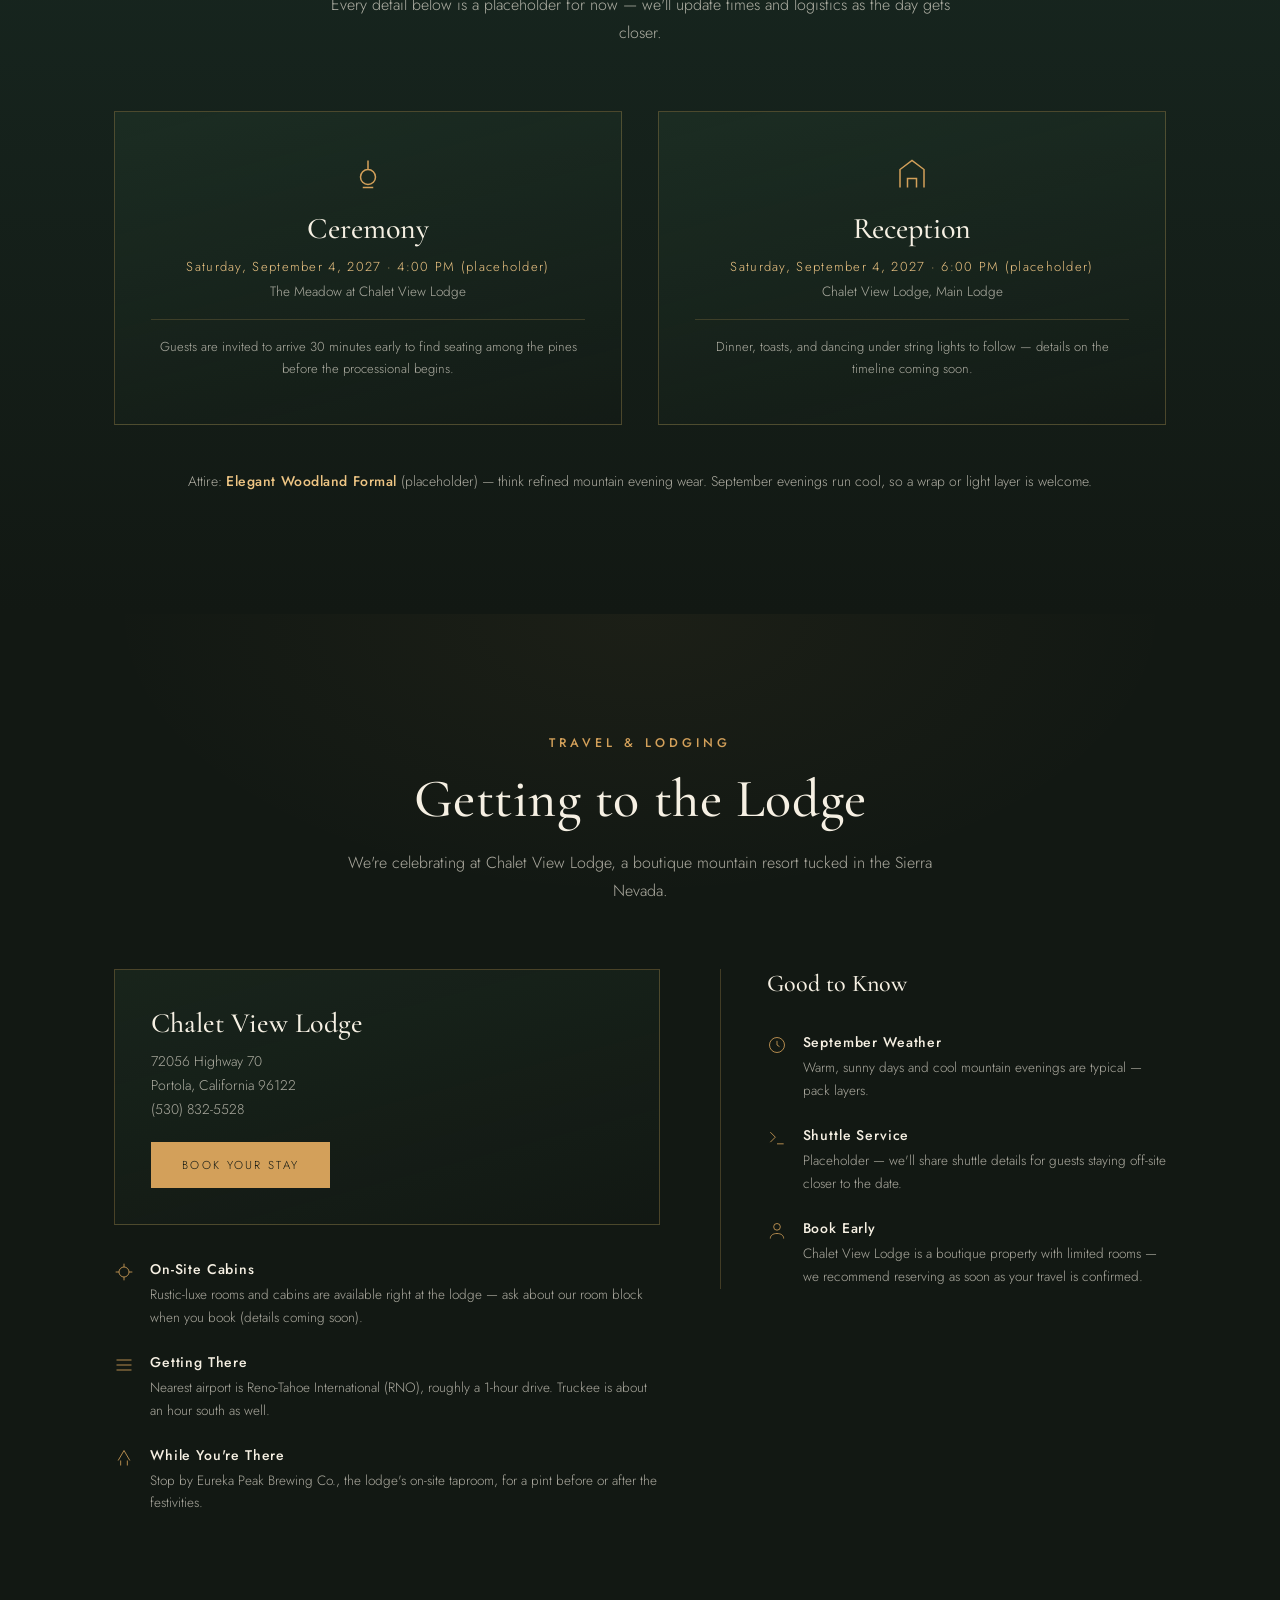
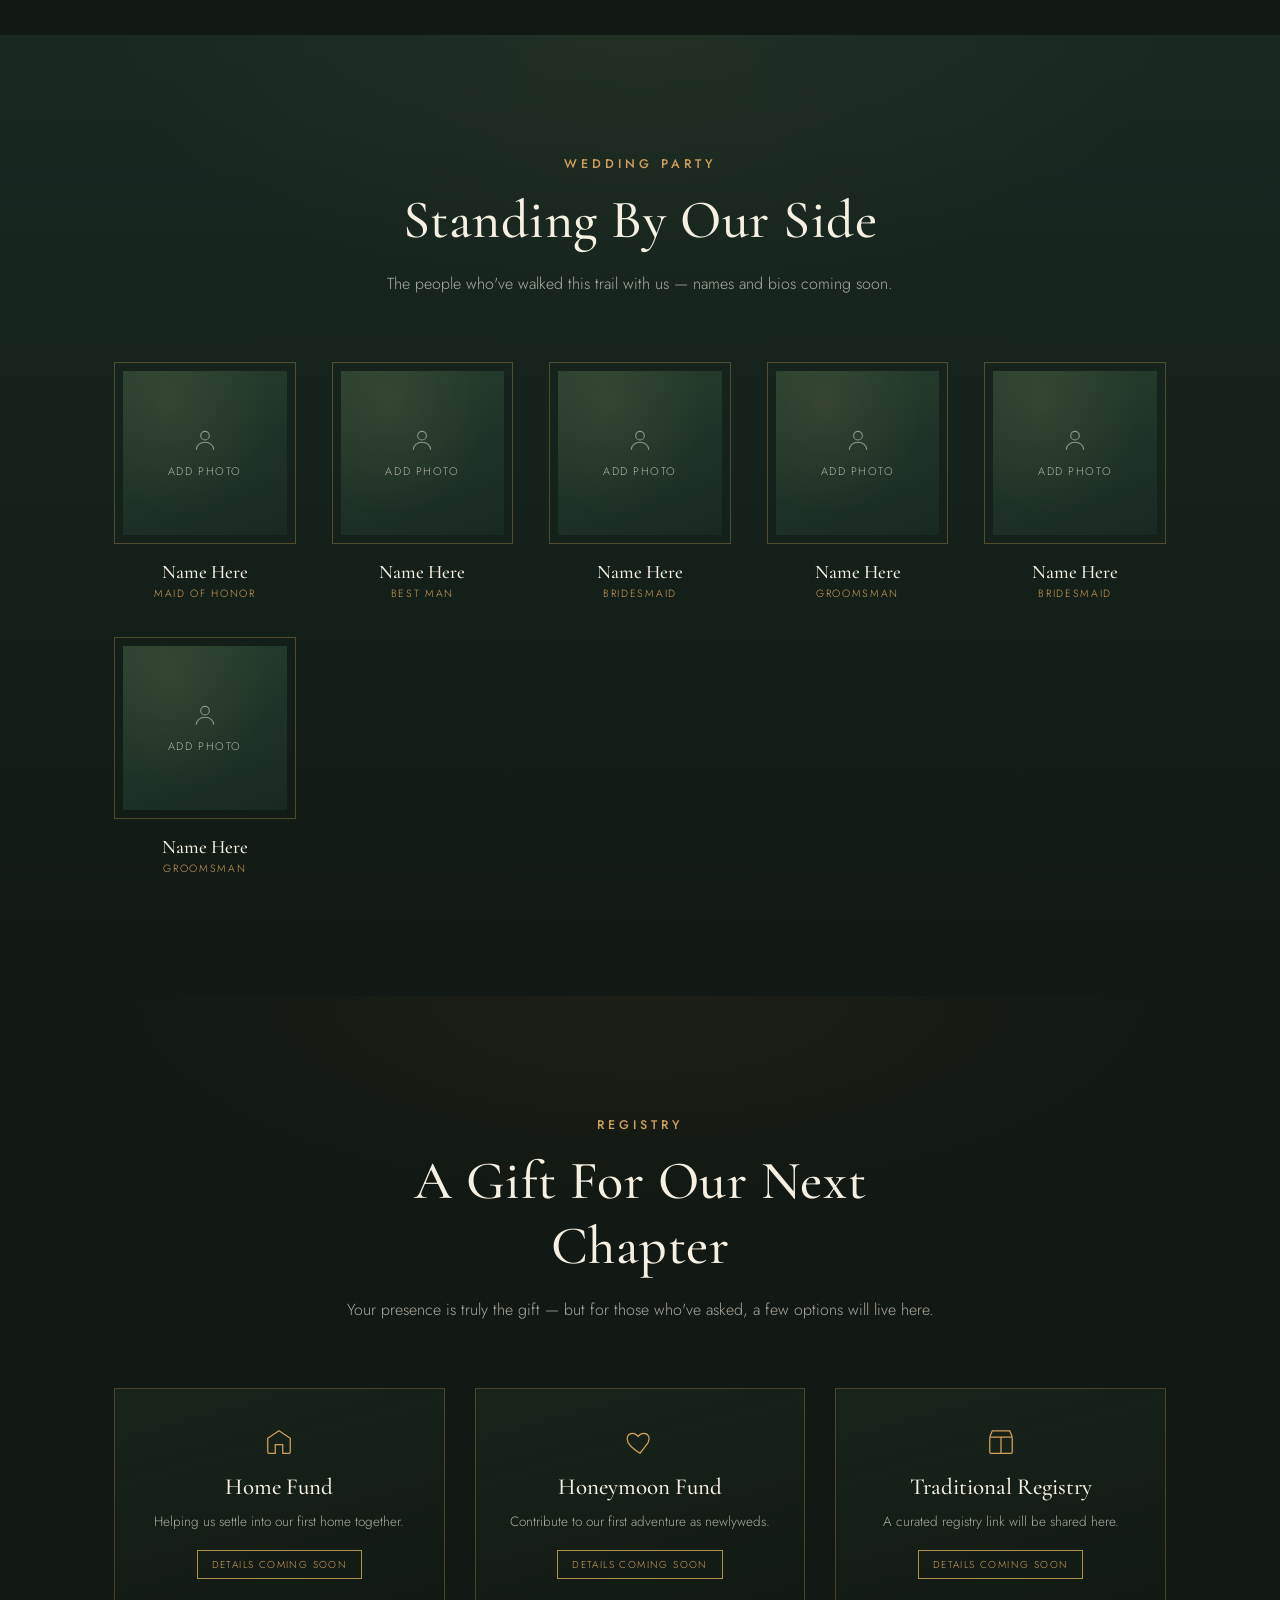
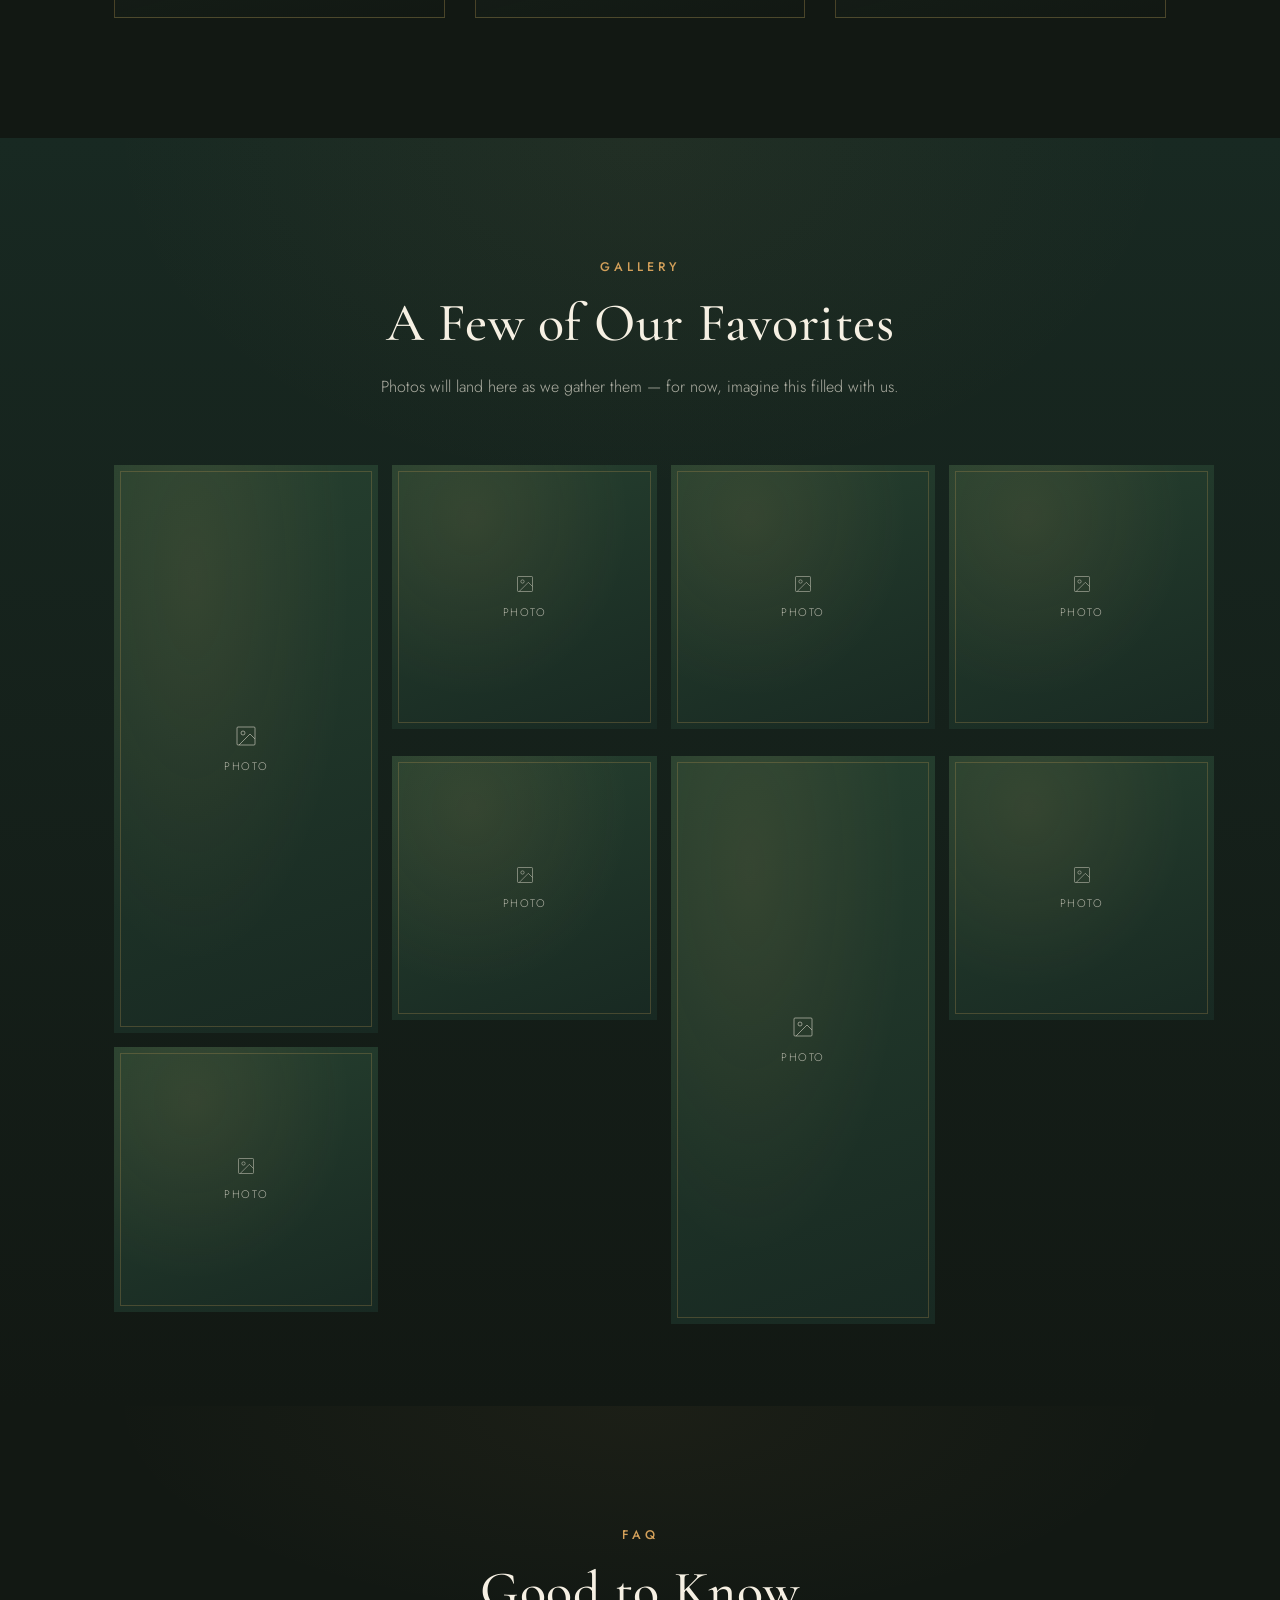
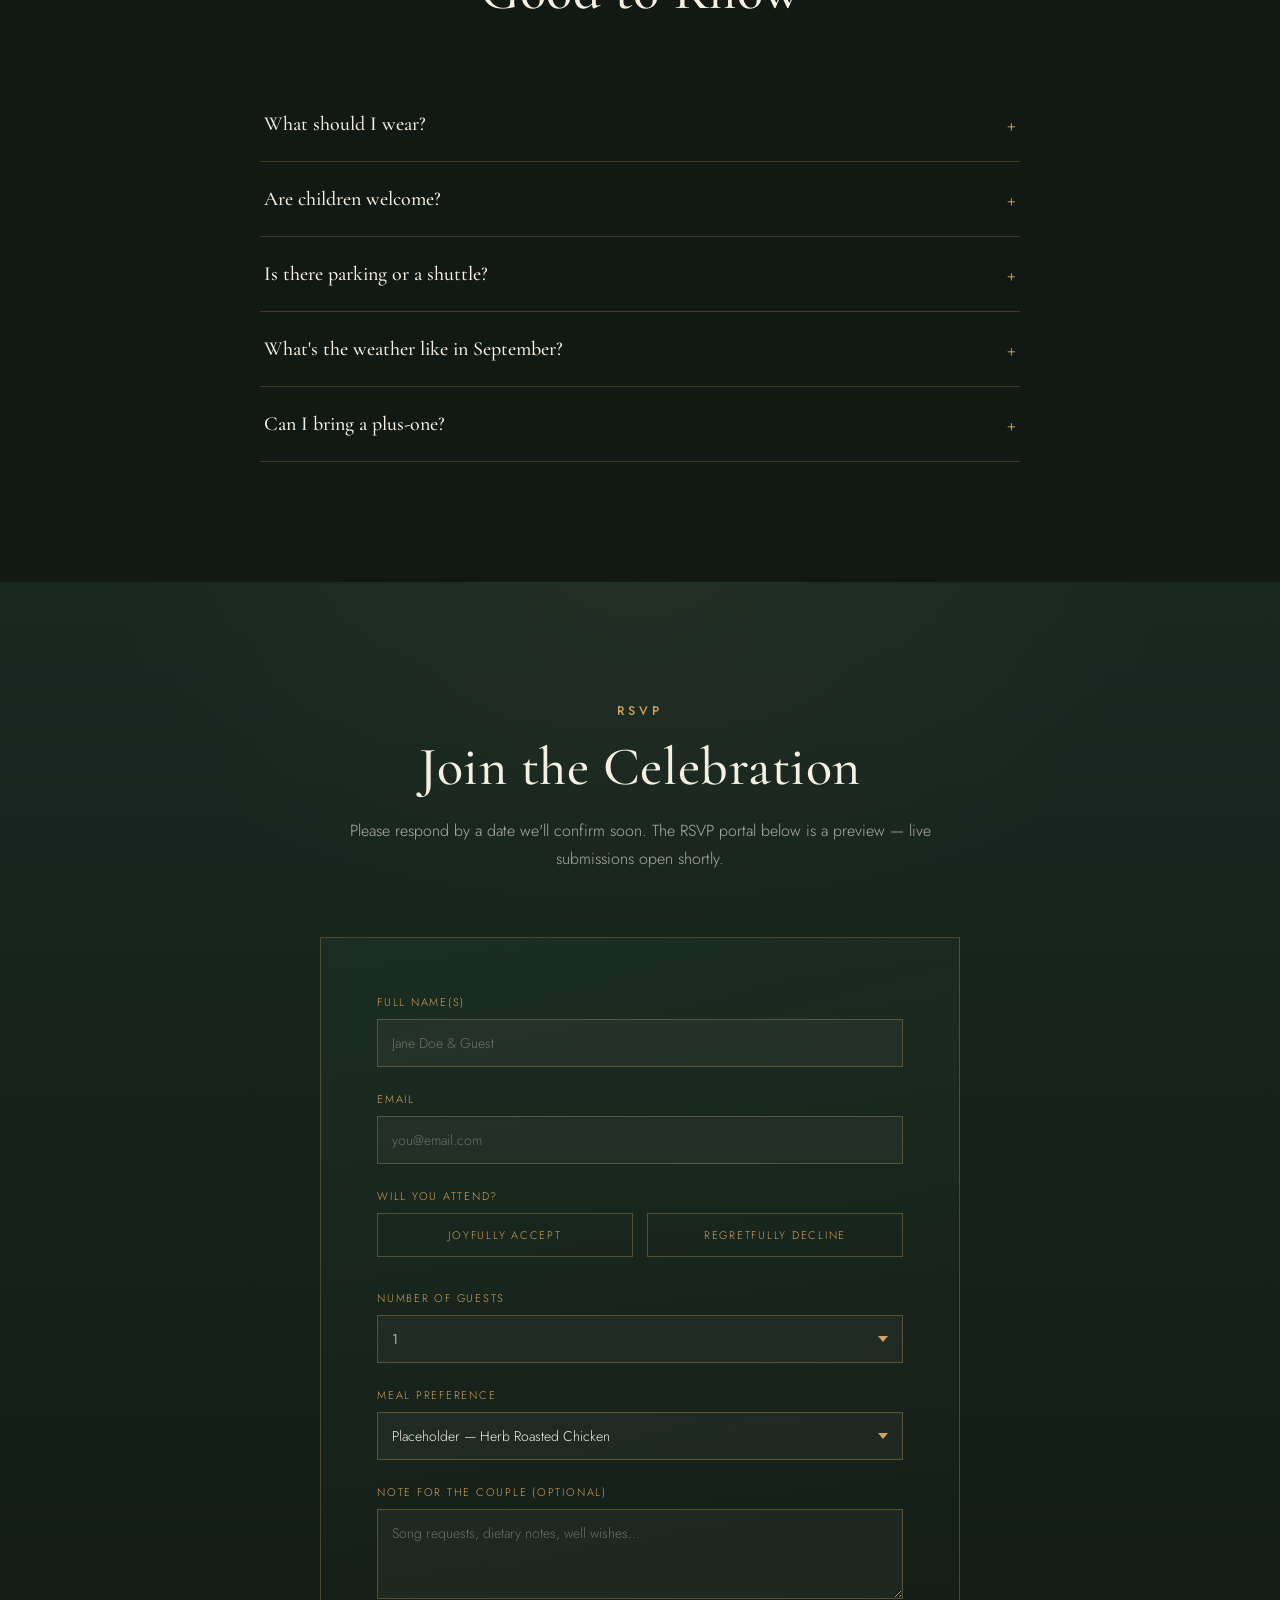
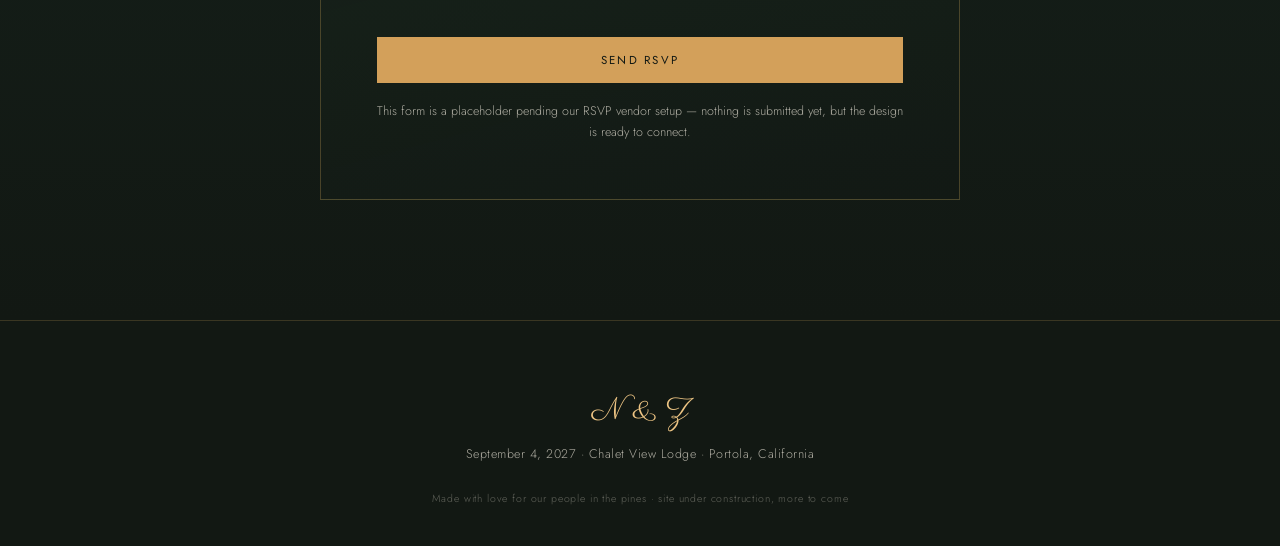
==== commit edef6676: "Add files via upload" ====
--- a/index.html
+++ b/index.html
@@ -172,9 +172,16 @@
 
 .envelope-back{
   position:absolute; inset:0;
-  background:linear-gradient(155deg,#233b2c,#1a2d21 60%,#152520);
-  border:1px solid rgba(176,144,79,.45);
+  background:
+    radial-gradient(circle at 15% 10%, rgba(255,255,255,.05), transparent 40%),
+    linear-gradient(155deg,#3c4844,#2e3835 55%,#242e2b);
+  border:1px solid rgba(176,144,79,.35);
   box-shadow:0 30px 70px -20px rgba(0,0,0,.75), inset 0 0 0 1px rgba(241,231,212,.03);
+}
+.envelope-monogram{
+  position:absolute; top:50%; left:50%; transform:translate(-50%,-56%);
+  color:rgba(241,231,212,.16);
+  pointer-events:none;
 }
 .envelope-back::after{
   content:"";
@@ -300,21 +307,19 @@
 
 .seal{
   position:absolute;
-  top:44%; left:50%;
+  top:40%; left:50%;
   transform:translate(-50%,-50%);
-  width:78px; height:78px;
+  width:84px; height:84px;
   border-radius:50%;
-  background:radial-gradient(circle at 35% 30%, #8a3244, var(--wine) 70%);
-  box-shadow:0 8px 18px rgba(0,0,0,.5), inset 0 0 0 1px rgba(241,231,212,.15);
+  background:radial-gradient(circle at 32% 28%, #d3a05a, #a9743b 55%, #8a5c2c 100%);
+  box-shadow:0 8px 18px rgba(0,0,0,.5), inset 0 0 0 1px rgba(255,235,205,.25), inset 0 -3px 6px rgba(0,0,0,.25);
   display:flex; align-items:center; justify-content:center;
   z-index:5;
   transition:transform .5s cubic-bezier(.7,0,.3,1.4), opacity .5s ease;
   animation:seal-pulse 2.6s ease-in-out infinite;
 }
 .seal-inner{
-  font-family:var(--font-script);
-  font-size:22px;
-  color:var(--parchment);
+  color:rgba(60,38,16,.55);
 }
 .envelope.open .seal{
   transform:translate(-50%,-50%) scale(0);
@@ -795,7 +800,16 @@
 <!-- ================= INTRO ENVELOPE ================= -->
 <div id="intro">
   <div class="envelope" id="envelope">
-    <div class="envelope-back"></div>
+    <div class="envelope-back">
+      <div class="envelope-monogram" aria-hidden="true">
+        <svg viewBox="0 0 140 170" width="92" height="112">
+          <ellipse cx="70" cy="85" rx="46" ry="62" fill="none" stroke="currentColor" stroke-width="1.2"/>
+          <text x="70" y="80" text-anchor="middle" font-family="'Cormorant Garamond', serif" font-size="46" fill="currentColor">N</text>
+          <text x="70" y="112" text-anchor="middle" font-family="'Jost', sans-serif" font-size="10" letter-spacing="3" fill="currentColor">NATALIE &amp; ZAC</text>
+          <path d="M28 60c8-4 14-2 18 4M24 74c9-2 15 2 18 8M116 60c-8-4-14-2-18 4M120 74c-9-2-15 2-18 8" fill="none" stroke="currentColor" stroke-width="1"/>
+        </svg>
+      </div>
+    </div>
 
     <div class="letter" id="letter">
       <div class="letter-content">
@@ -813,7 +827,13 @@
     <div class="envelope-flap" id="flap"></div>
 
     <button type="button" class="seal" id="sealBtn" aria-label="Open your invitation">
-      <span class="seal-inner">N&amp;Z</span>
+      <svg class="seal-inner" width="34" height="34" viewBox="0 0 24 24" fill="none" stroke="currentColor" stroke-width="1">
+        <circle cx="12" cy="12" r="3.4"/>
+        <circle cx="8.4" cy="9.4" r="3"/>
+        <circle cx="15.6" cy="9.4" r="3"/>
+        <circle cx="8.4" cy="14.8" r="3"/>
+        <circle cx="15.6" cy="14.8" r="3"/>
+      </svg>
     </button>
   </div>
   <p class="intro-hint" id="introHint">tap the seal to open your invitation</p>
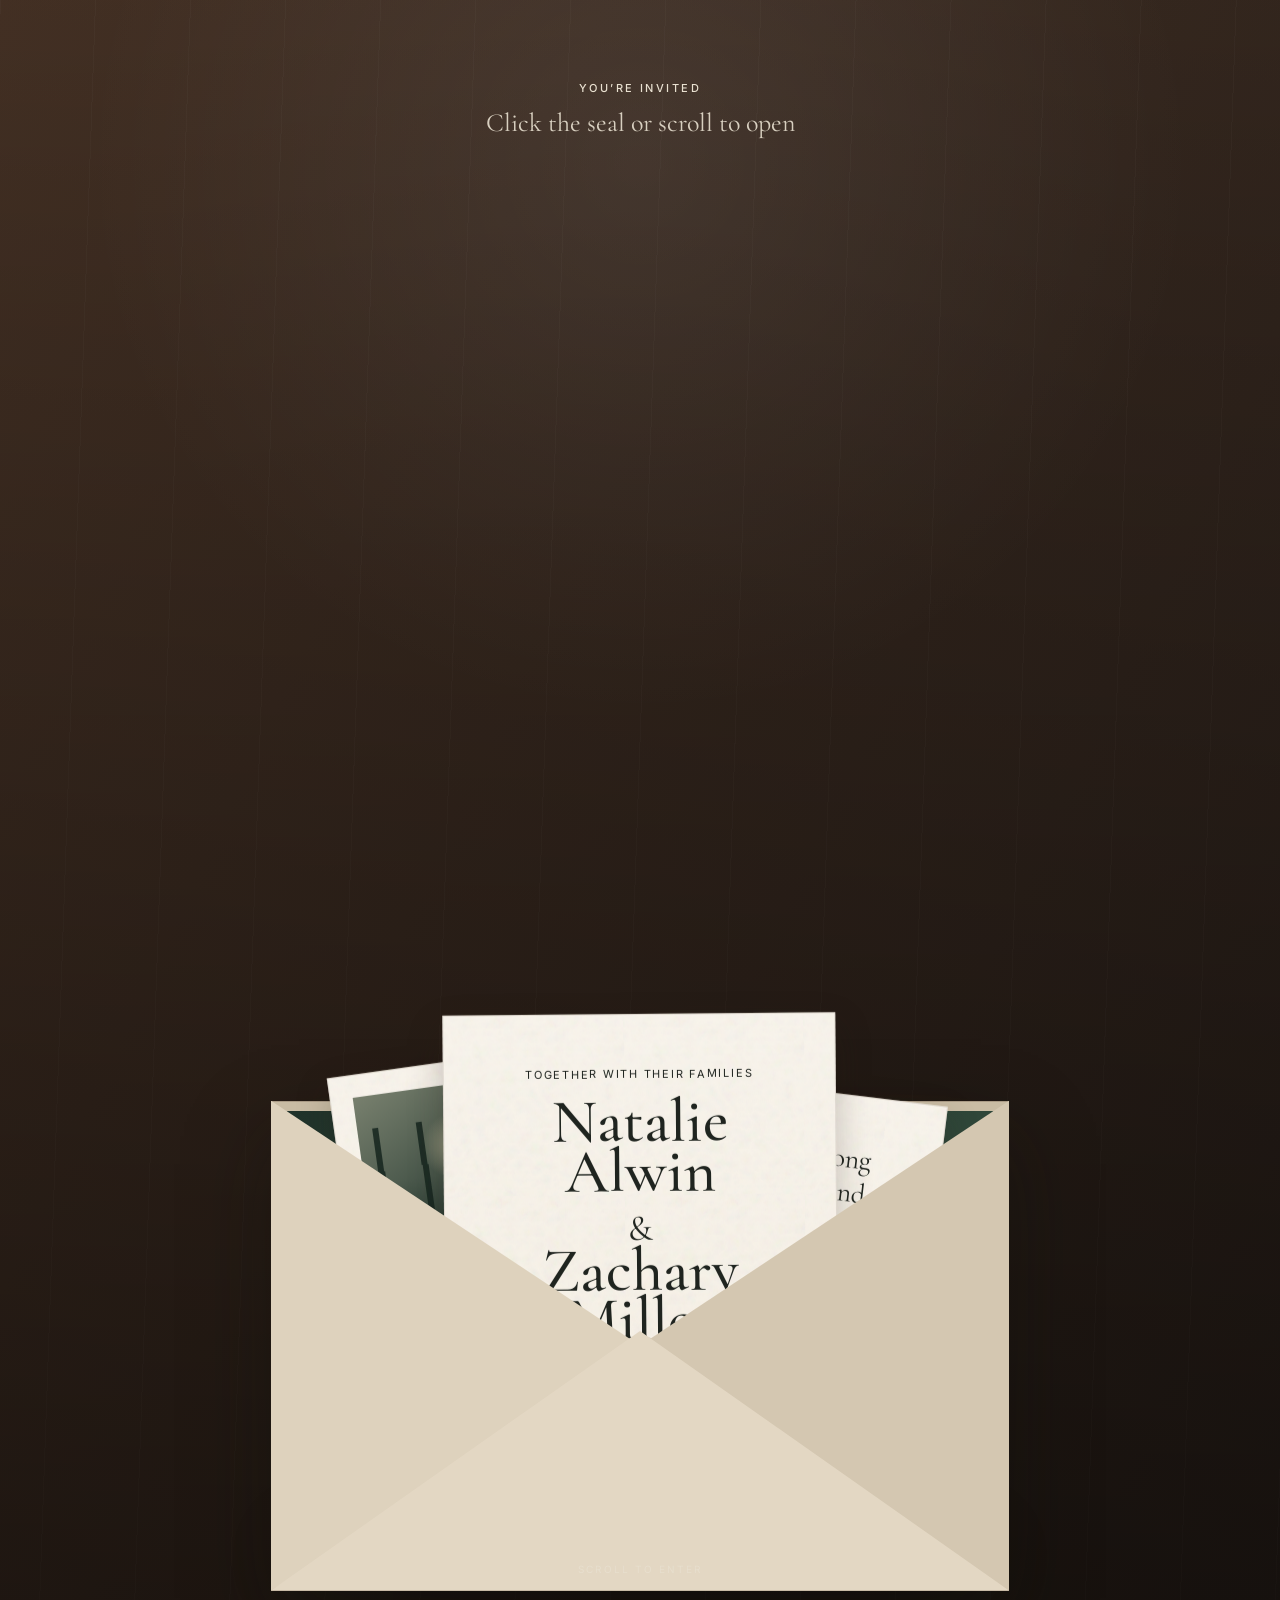
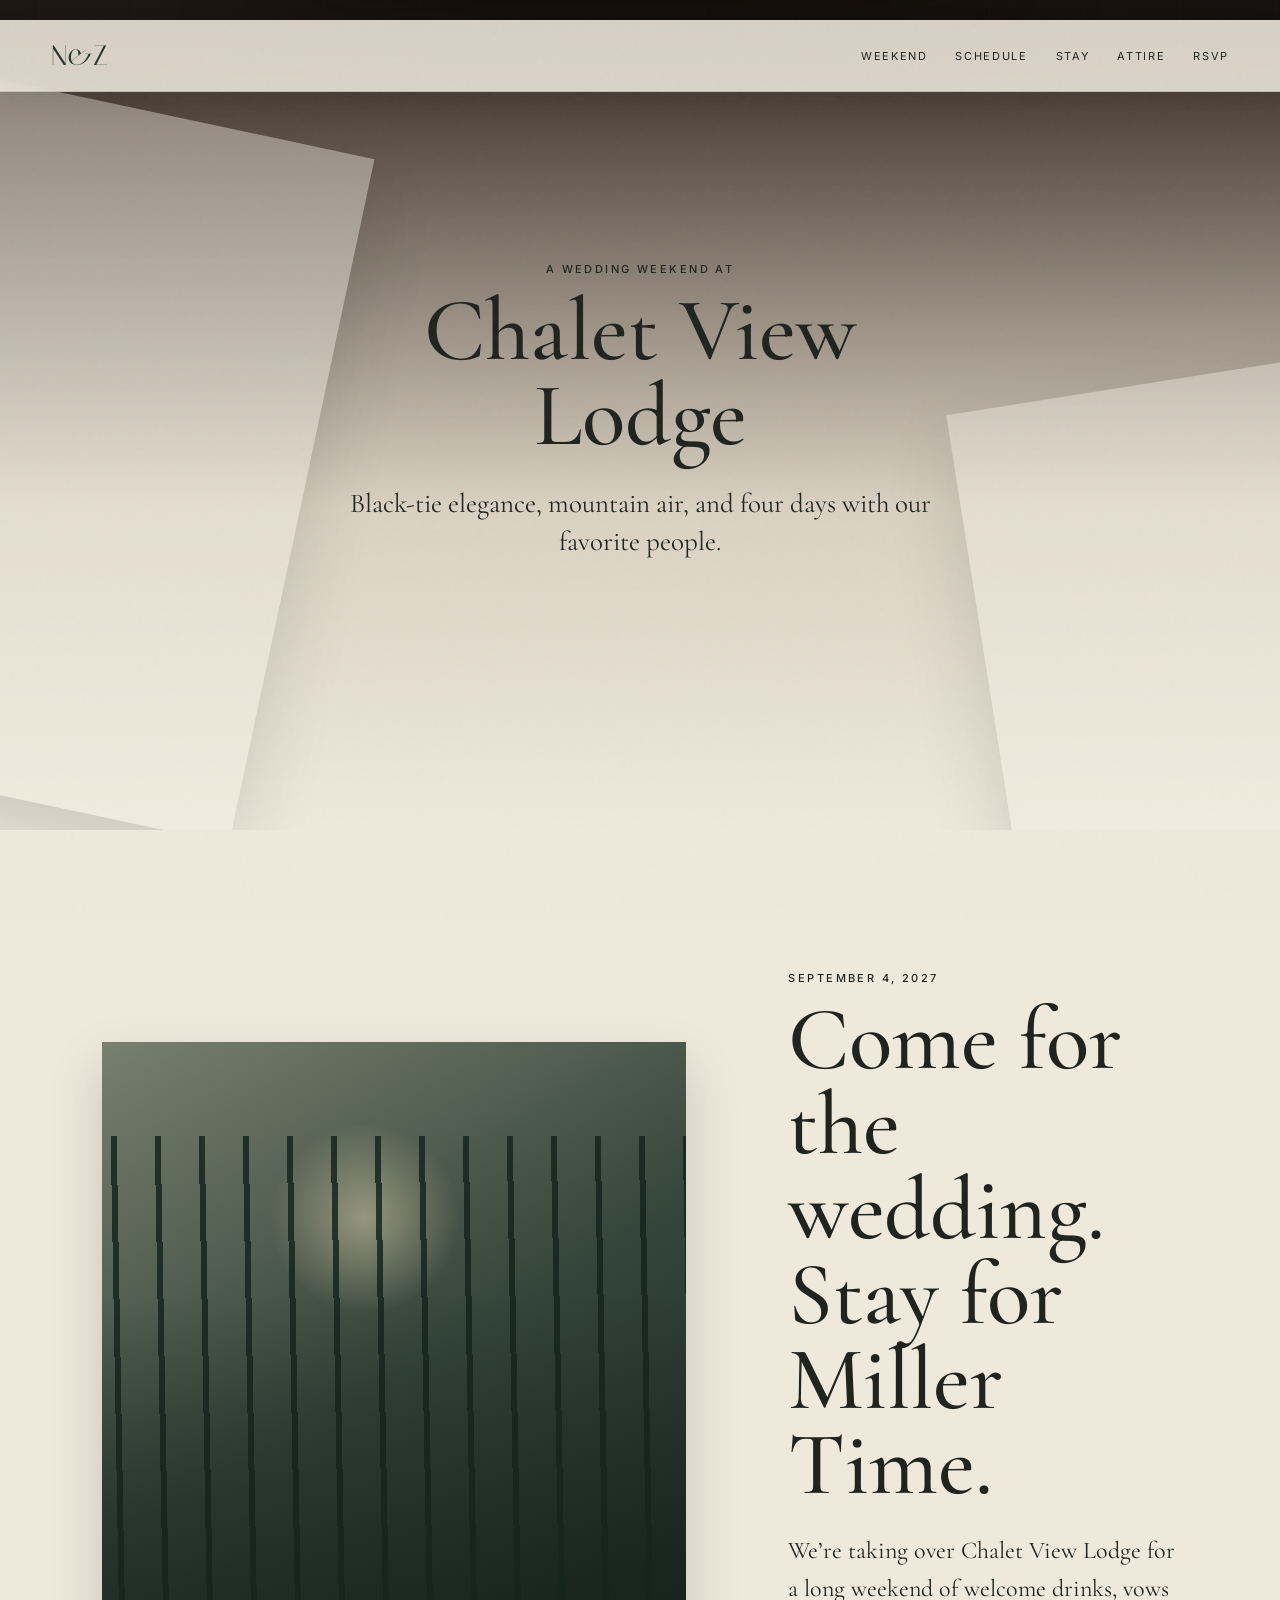
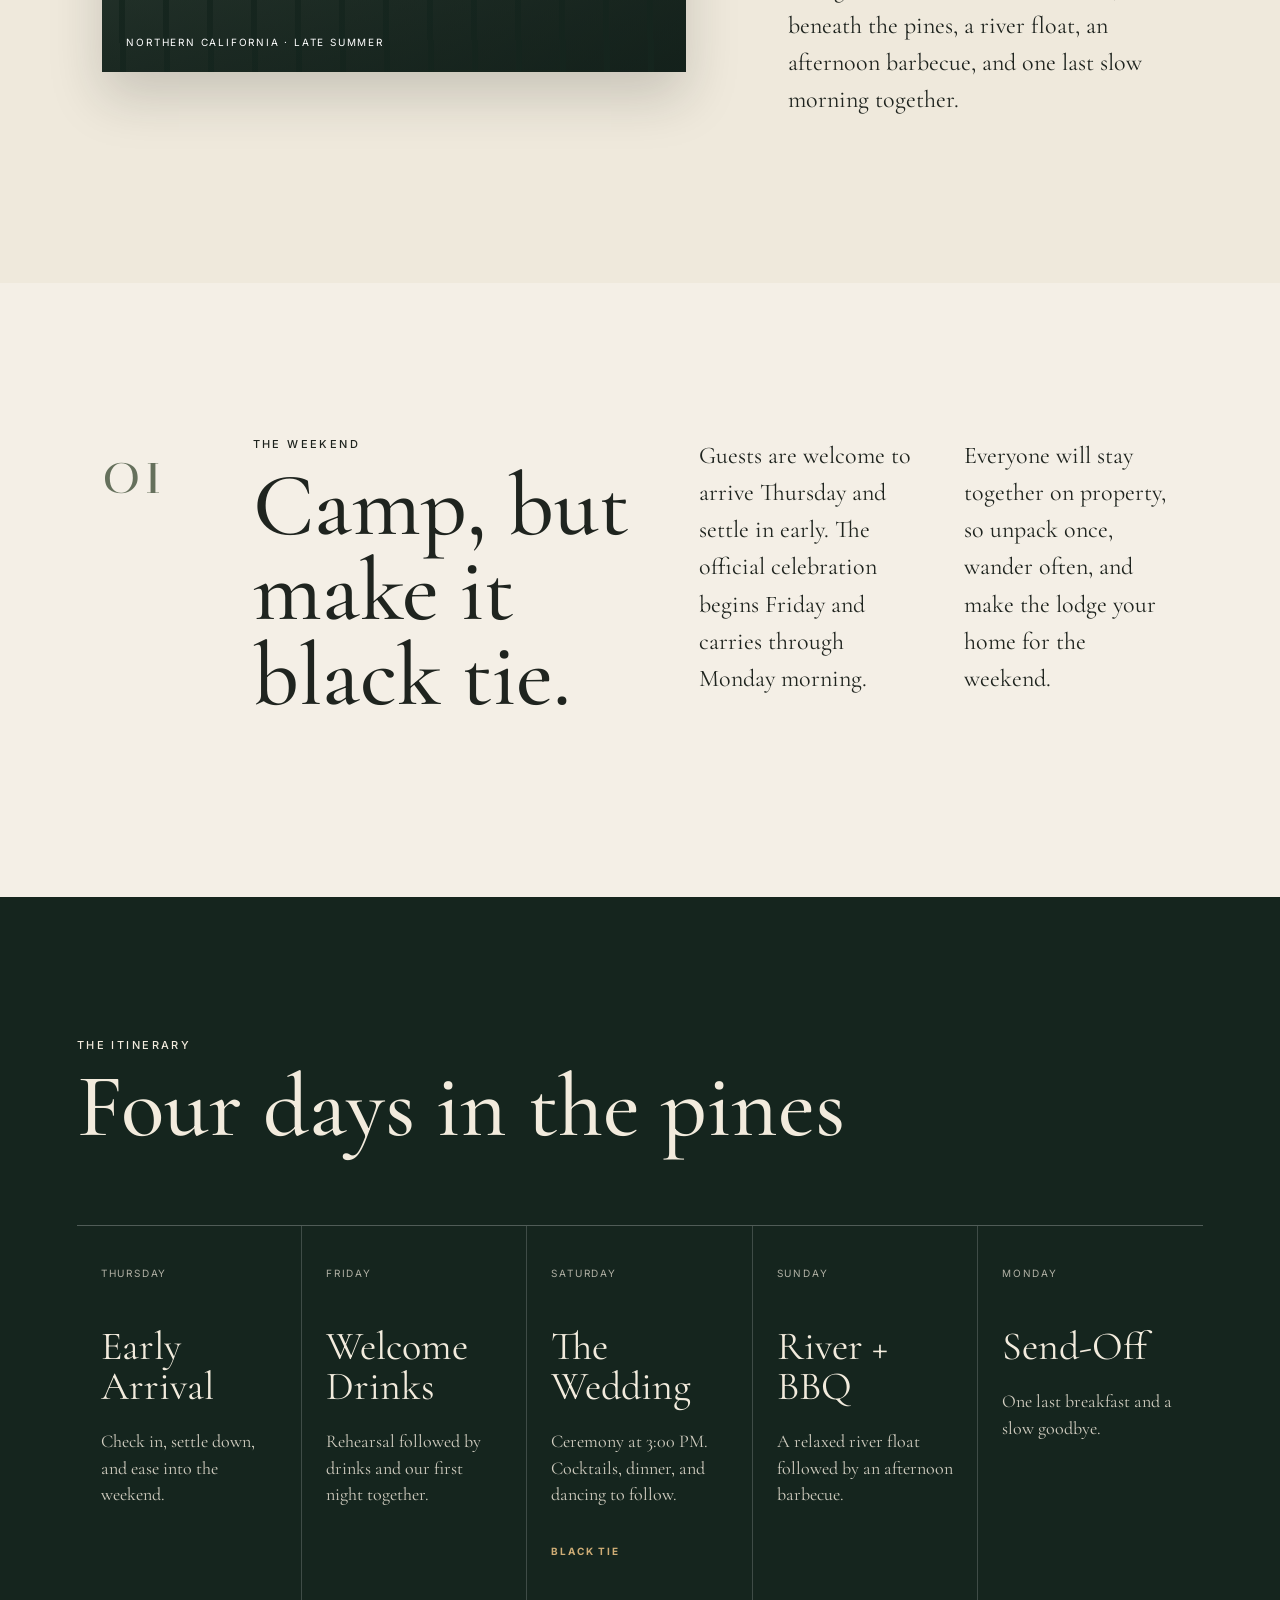
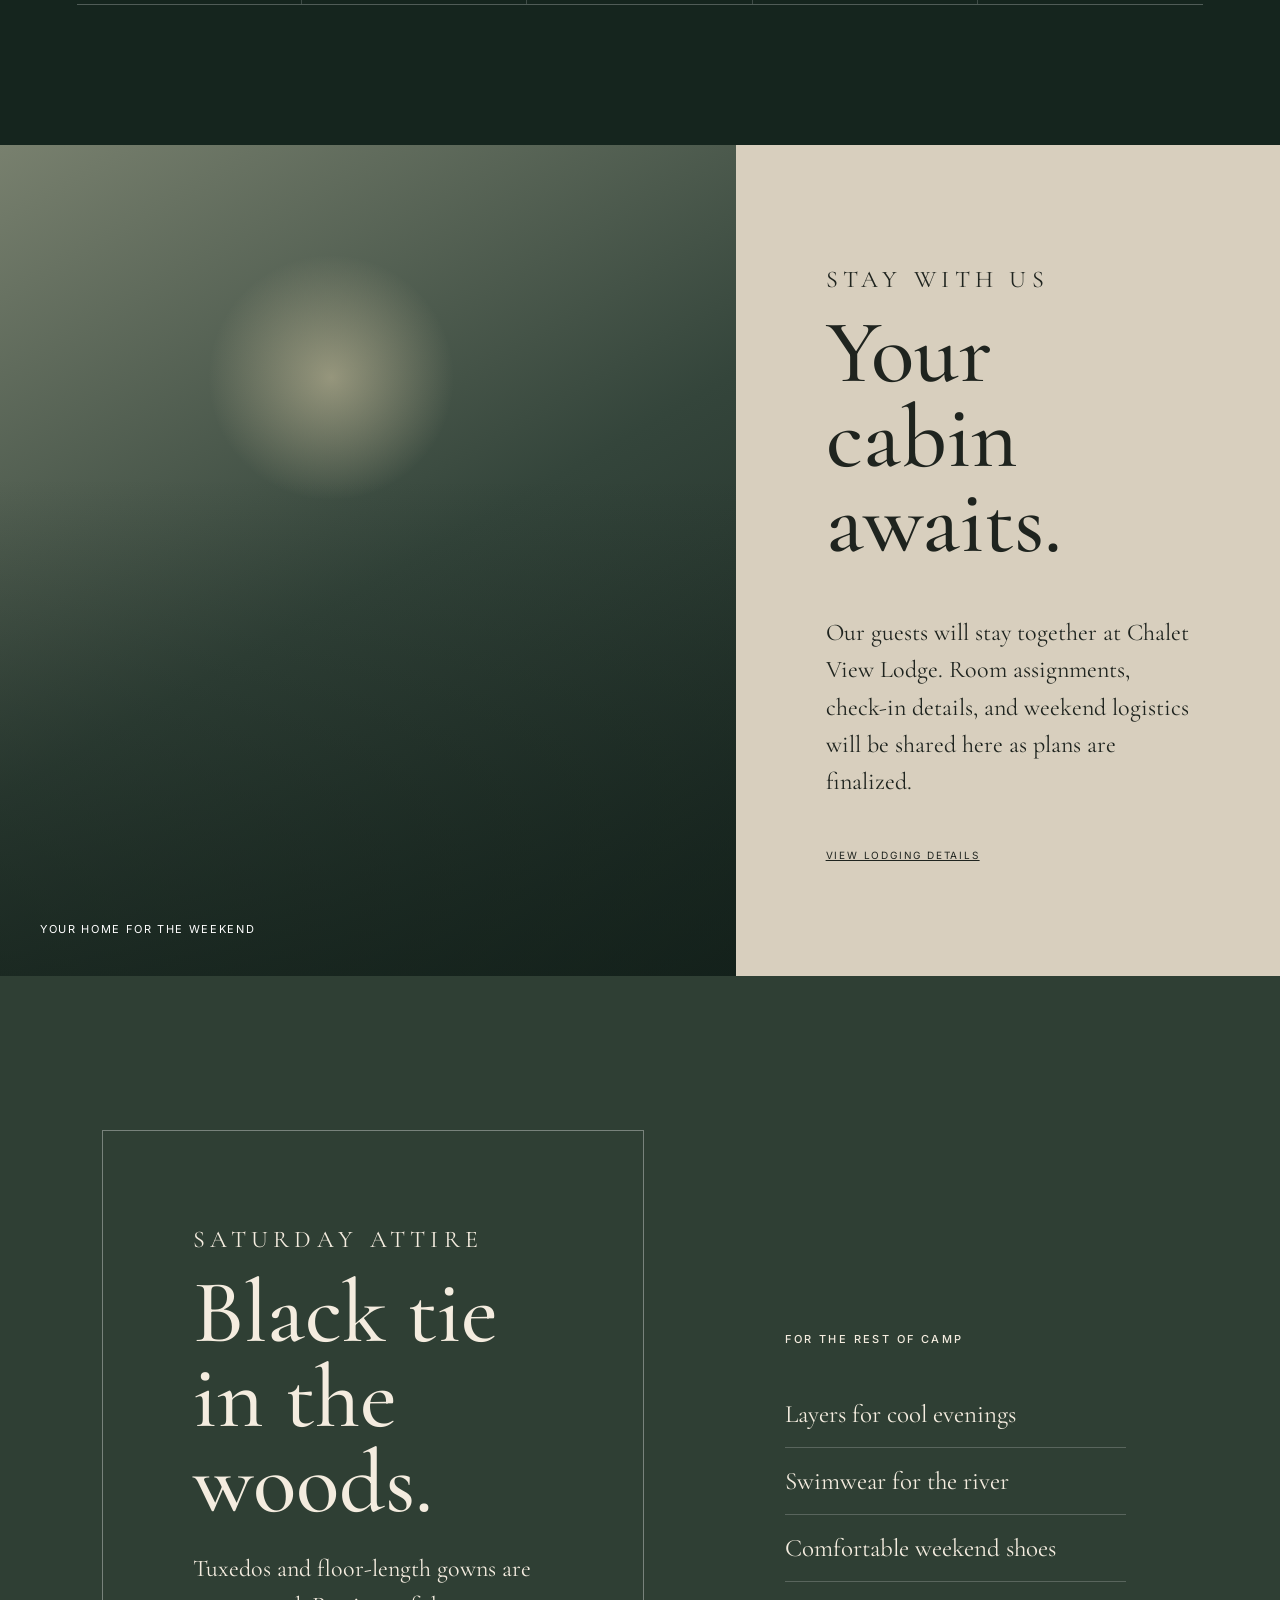
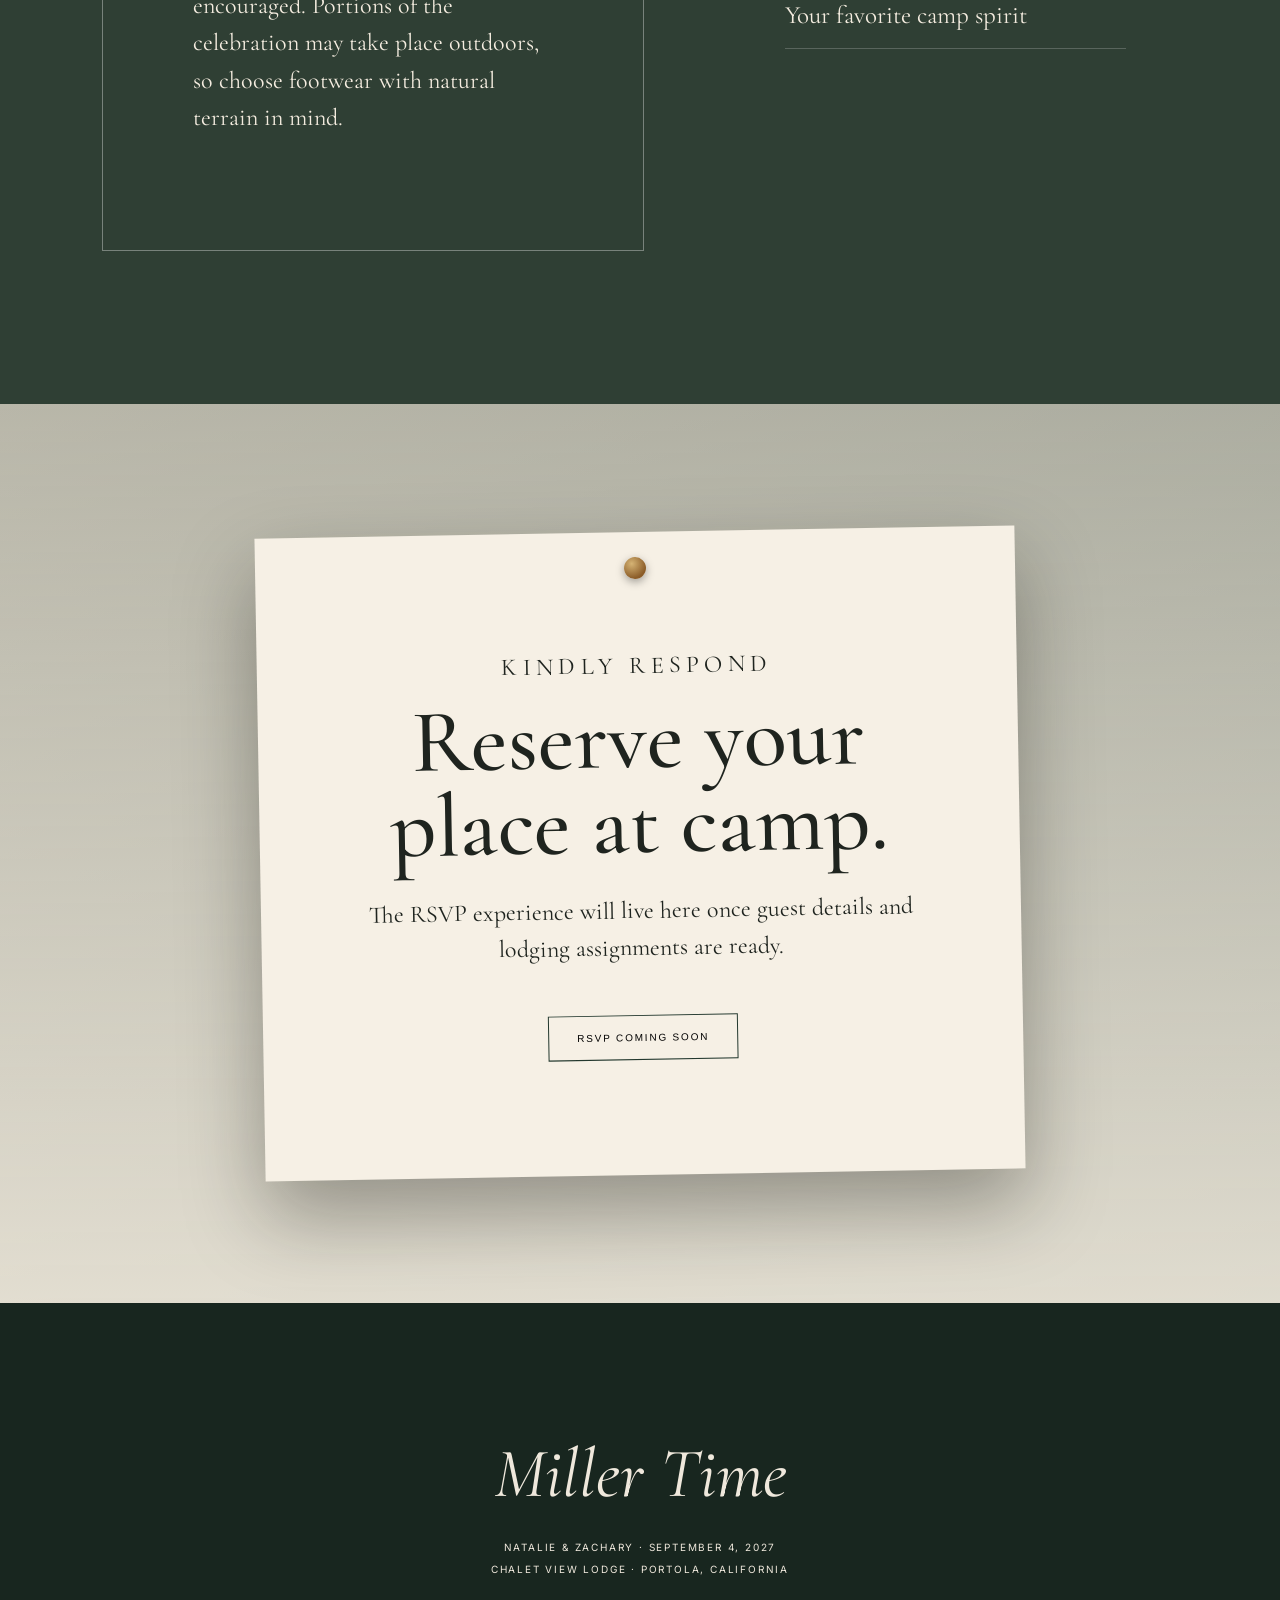
==== commit 103cb859: "Add files via upload" ====
--- a/index.html
+++ b/index.html
@@ -1,1458 +1,172 @@
-<!DOCTYPE html>
+<!doctype html>
 <html lang="en">
 <head>
-<meta charset="UTF-8">
-<meta name="viewport" content="width=device-width, initial-scale=1.0">
-<title>Natalie &amp; Zac — September 4, 2027</title>
-<meta name="description" content="Join Natalie and Zac for their wedding at Chalet View Lodge, September 4, 2027.">
-<link rel="preconnect" href="https://fonts.googleapis.com">
-<link rel="preconnect" href="https://fonts.gstatic.com" crossorigin>
-<link href="https://fonts.googleapis.com/css2?family=Cormorant+Garamond:ital,wght@0,400;0,500;0,600;1,400;1,500&family=Jost:wght@300;400;500;600&family=Parisienne&display=swap" rel="stylesheet">
-<style>
-/* ============================================================
-   NATALIE & ZAC — WEDDING SITE
-   Palette: charcoal-forest base, pine mid-tones, amber candlelight,
-   wine depth, brass hairlines, parchment cream for paper moments.
-   ============================================================ */
+  <meta charset="utf-8" />
+  <meta name="viewport" content="width=device-width, initial-scale=1" />
+  <title>Natalie & Zachary | September 4, 2027</title>
+  <link rel="preconnect" href="https://fonts.googleapis.com">
+  <link rel="preconnect" href="https://fonts.gstatic.com" crossorigin>
+  <link href="https://fonts.googleapis.com/css2?family=Cormorant+Garamond:wght@400;500;600&family=Inter:wght@300;400;500&family=Italiana&display=swap" rel="stylesheet">
+  <link rel="stylesheet" href="styles.css" />
+</head>
+<body>
+  <div class="grain"></div>
 
-:root{
-  --ink:            #121813;
-  --forest-deep:    #182922;
-  --forest-mid:     #26402f;
-  --forest-line:    #3f5c47;
-  --wine:           #5c2331;
-  --wine-soft:      #7a3244;
-  --amber:          #d3a05a;
-  --amber-bright:   #eec584;
-  --brass:          #b0904f;
-  --parchment:      #f1e7d4;
-  --parchment-dim:  #e3d3ae;
-  --cream:          #f6f0e3;
-  --cream-dim:      rgba(246,240,227,0.68);
+  <header class="site-nav" id="siteNav">
+    <a class="brand" href="#home">N&Z</a>
+    <button class="menu-toggle" aria-label="Toggle navigation">Menu</button>
+    <nav>
+      <a href="#weekend">Weekend</a>
+      <a href="#schedule">Schedule</a>
+      <a href="#stay">Stay</a>
+      <a href="#attire">Attire</a>
+      <a href="#rsvp">RSVP</a>
+    </nav>
+  </header>
 
-  /* classic ivory invitation card — used for the letter + save-the-date reveal */
-  --card-ivory:      #fdfcf8;
-  --card-ivory-edge: #f4efe3;
-  --card-ink:        #2c2a24;
-  --card-ink-soft:   #5c584c;
-  --card-gold:       #a9884e;
-
-  --font-display: 'Cormorant Garamond', serif;
-  --font-body:    'Jost', sans-serif;
-  --font-script:  'Parisienne', cursive;
-
-  --container: 1180px;
-}
-
-*,*::before,*::after{ box-sizing:border-box; }
-html{ scroll-behavior:smooth; }
-html,body{ margin:0; padding:0; }
-body{
-  background:var(--ink);
-  color:var(--cream);
-  font-family:var(--font-body);
-  font-weight:300;
-  overflow-x:hidden;
-  -webkit-font-smoothing:antialiased;
-}
-body.locked{ overflow:hidden; height:100vh; }
-
-img,svg{ display:block; max-width:100%; }
-a{ color:inherit; text-decoration:none; }
-button{ font-family:inherit; cursor:pointer; background:none; border:none; color:inherit; }
-ul{ list-style:none; margin:0; padding:0; }
-h1,h2,h3,h4,p{ margin:0; }
-
-::selection{ background:var(--amber); color:var(--ink); }
-
-.container{
-  max-width:var(--container);
-  margin:0 auto;
-  padding:0 clamp(20px,5vw,64px);
-}
-
-.eyebrow{
-  font-family:var(--font-body);
-  font-size:12.5px;
-  letter-spacing:.32em;
-  text-transform:uppercase;
-  color:var(--amber);
-  font-weight:500;
-}
-
-.section-head{
-  text-align:center;
-  max-width:640px;
-  margin:0 auto 64px;
-}
-.section-head h2{
-  font-family:var(--font-display);
-  font-weight:500;
-  font-size:clamp(34px,5vw,54px);
-  color:var(--cream);
-  margin-top:14px;
-  letter-spacing:.01em;
-}
-.section-head .lede{
-  margin-top:18px;
-  font-size:16px;
-  line-height:1.75;
-  color:var(--cream-dim);
-  font-weight:300;
-}
-
-.divider{
-  width:100%;
-  display:flex;
-  align-items:center;
-  justify-content:center;
-  gap:14px;
-  margin:0 auto 22px;
-}
-.divider .line{ height:1px; width:56px; background:linear-gradient(90deg,transparent,var(--brass)); }
-.divider .line.r{ background:linear-gradient(90deg,var(--brass),transparent); }
-.divider svg{ flex:none; }
-
-/* -------------------- FIREFLIES -------------------- */
-#fireflies{
-  position:fixed; inset:0; pointer-events:none; z-index:2; overflow:hidden;
-}
-.firefly{
-  position:absolute;
-  width:3px; height:3px;
-  border-radius:50%;
-  background:var(--amber-bright);
-  box-shadow:0 0 6px 2px rgba(238,197,132,.65);
-  opacity:0;
-  animation:drift linear infinite, glow 3.2s ease-in-out infinite;
-}
-@keyframes drift{
-  0%{ transform:translate(0,0); }
-  100%{ transform:translate(var(--dx,40px), var(--dy,-260px)); }
-}
-@keyframes glow{
-  0%,100%{ opacity:0; }
-  50%{ opacity:.9; }
-}
-
-/* ==================================================================
-   INTRO — ENVELOPE
-   ================================================================== */
-#intro{
-  position:fixed; inset:0; z-index:100;
-  display:flex; flex-direction:column; align-items:center; justify-content:center;
-  background:
-    radial-gradient(ellipse at 50% 20%, rgba(211,160,90,.10), transparent 55%),
-    linear-gradient(180deg,var(--ink) 0%, var(--forest-deep) 100%);
-  transition:transform 1.1s cubic-bezier(.65,0,.35,1), opacity .9s ease;
-}
-#intro::before{
-  content:"";
-  position:absolute; inset:0;
-  background-image:
-    radial-gradient(1px 1px at 10% 20%, rgba(241,231,212,.35), transparent),
-    radial-gradient(1px 1px at 80% 30%, rgba(241,231,212,.25), transparent),
-    radial-gradient(1px 1px at 60% 70%, rgba(241,231,212,.3), transparent),
-    radial-gradient(1px 1px at 25% 80%, rgba(241,231,212,.2), transparent),
-    radial-gradient(1px 1px at 90% 85%, rgba(241,231,212,.3), transparent);
-  opacity:.6;
-}
-#intro.entered{
-  transform:translateY(-100%);
-  opacity:0;
-  pointer-events:none;
-}
-
-.envelope{
-  position:relative;
-  width:min(380px,82vw);
-  aspect-ratio:3/2;
-  z-index:2;
-}
-
-.envelope-back{
-  position:absolute; inset:0;
-  background:
-    radial-gradient(circle at 15% 10%, rgba(255,255,255,.05), transparent 40%),
-    linear-gradient(155deg,#3c4844,#2e3835 55%,#242e2b);
-  border:1px solid rgba(176,144,79,.35);
-  box-shadow:0 30px 70px -20px rgba(0,0,0,.75), inset 0 0 0 1px rgba(241,231,212,.03);
-}
-.envelope-monogram{
-  position:absolute; top:50%; left:50%; transform:translate(-50%,-56%);
-  color:rgba(241,231,212,.16);
-  pointer-events:none;
-}
-.envelope-back::after{
-  content:"";
-  position:absolute; inset:10px;
-  border:1px solid rgba(176,144,79,.25);
-}
-
-/* the letter card that slides up out of the envelope */
-.letter{
-  position:absolute;
-  left:50%;
-  top:50%;
-  width:88%;
-  max-width:340px;
-  max-height:min(78vh,520px);
-  overflow-y:auto;
-  transform:translate(-50%,80%) scale(.94);
-  background:
-    radial-gradient(ellipse at 28% 0%, rgba(255,255,255,.7), transparent 55%),
-    linear-gradient(160deg,var(--card-ivory) 0%,var(--card-ivory-edge) 100%);
-  color:var(--card-ink);
-  border:1px solid rgba(169,136,78,.4);
-  padding:clamp(26px,4vw,44px) clamp(20px,4vw,36px);
-  text-align:center;
-  box-shadow:
-    inset 0 1px 0 rgba(255,255,255,.7),
-    0 2px 5px rgba(20,16,8,.15),
-    0 45px 80px -26px rgba(0,0,0,.6);
-  opacity:0;
-  z-index:1;
-  transition:transform .9s cubic-bezier(.2,.9,.3,1.1) .15s, opacity .7s ease .15s;
-}
-.letter::before{
-  content:"";
-  position:absolute; inset:9px;
-  border:1px solid rgba(169,136,78,.3);
-  pointer-events:none;
-}
-.envelope.open .letter{
-  transform:translate(-50%,-50%) scale(1);
-  opacity:1;
-  z-index:3;
-}
-
-.letter-mark{
-  display:flex;
-  justify-content:center;
-  margin-bottom:14px;
-  color:var(--card-gold);
-  opacity:.85;
-}
-.letter-eyebrow{
-  font-family:var(--font-body);
-  font-size:10.5px;
-  letter-spacing:.28em;
-  text-transform:uppercase;
-  color:var(--card-gold);
-  font-weight:500;
-}
-.letter-names{
-  font-family:var(--font-display);
-  font-weight:500;
-  font-size:clamp(30px,7vw,46px);
-  margin-top:10px;
-  color:var(--card-ink);
-}
-.letter-names .amp{
-  font-family:var(--font-script);
-  font-weight:400;
-  color:var(--card-gold);
-  padding:0 6px;
-}
-.letter-body{
-  font-family:var(--font-display);
-  font-style:italic;
-  font-size:clamp(14px,2.6vw,17px);
-  line-height:1.6;
-  margin-top:14px;
-  color:var(--card-ink-soft);
-}
-.letter-date{
-  margin-top:14px;
-  font-size:12.5px;
-  letter-spacing:.18em;
-  text-transform:uppercase;
-  color:var(--card-gold);
-}
-.enter-btn{
-  margin-top:22px;
-  display:inline-block;
-  padding:12px 28px;
-  border:1px solid var(--card-gold);
-  color:var(--card-gold);
-  font-size:11.5px;
-  letter-spacing:.24em;
-  text-transform:uppercase;
-  opacity:0;
-  transform:translateY(6px);
-  transition:opacity .5s ease .5s, transform .5s ease .5s, background .3s, color .3s;
-}
-.envelope.open .enter-btn{ opacity:1; transform:translateY(0); pointer-events:auto; }
-.enter-btn:not([disabled]):hover{ background:var(--card-gold); color:var(--card-ivory); }
-
-/* the flap that folds down to "open" */
-.envelope-flap{
-  position:absolute;
-  top:-1px; left:-1px; right:-1px;
-  height:52%;
-  background:linear-gradient(155deg,#2a4632,#1c3025);
-  clip-path:polygon(0 0,100% 0,50% 62%);
-  border:1px solid rgba(176,144,79,.45);
-  border-bottom:none;
-  transform-origin:top center;
-  transform:rotateX(0deg);
-  transition:transform 1s cubic-bezier(.7,0,.3,1);
-  z-index:4;
-  backface-visibility:hidden;
-}
-.envelope.open .envelope-flap{
-  transform:rotateX(180deg);
-  z-index:0;
-}
-
-.seal{
-  position:absolute;
-  top:40%; left:50%;
-  transform:translate(-50%,-50%);
-  width:84px; height:84px;
-  border-radius:50%;
-  background:radial-gradient(circle at 32% 28%, #d3a05a, #a9743b 55%, #8a5c2c 100%);
-  box-shadow:0 8px 18px rgba(0,0,0,.5), inset 0 0 0 1px rgba(255,235,205,.25), inset 0 -3px 6px rgba(0,0,0,.25);
-  display:flex; align-items:center; justify-content:center;
-  z-index:5;
-  transition:transform .5s cubic-bezier(.7,0,.3,1.4), opacity .5s ease;
-  animation:seal-pulse 2.6s ease-in-out infinite;
-}
-.seal-inner{
-  color:rgba(60,38,16,.55);
-}
-.envelope.open .seal{
-  transform:translate(-50%,-50%) scale(0);
-  opacity:0;
-  pointer-events:none;
-}
-@keyframes seal-pulse{
-  0%,100%{ box-shadow:0 8px 18px rgba(0,0,0,.5), 0 0 0 0 rgba(211,160,90,.35); }
-  50%{ box-shadow:0 8px 18px rgba(0,0,0,.5), 0 0 0 10px rgba(211,160,90,0); }
-}
-
-.intro-hint{
-  margin-top:34px;
-  font-size:11px;
-  letter-spacing:.24em;
-  text-transform:uppercase;
-  color:var(--cream-dim);
-  z-index:2;
-  transition:opacity .4s ease;
-}
-.intro-hint.hide{ opacity:0; }
-
-/* ==================================================================
-   NAV
-   ================================================================== */
-.site-nav{
-  position:fixed; top:0; left:0; right:0; z-index:50;
-  display:flex; align-items:center; justify-content:space-between;
-  padding:18px clamp(20px,5vw,56px);
-  background:linear-gradient(180deg,rgba(18,24,19,.92),rgba(18,24,19,0));
-  opacity:0; transform:translateY(-12px);
-  transition:opacity .6s ease, transform .6s ease, background .3s ease, padding .3s ease;
-  pointer-events:none;
-}
-.site-nav.show{ opacity:1; transform:translateY(0); pointer-events:auto; }
-.site-nav.scrolled{ background:rgba(15,20,16,.86); backdrop-filter:blur(10px); border-bottom:1px solid rgba(176,144,79,.18); }
-
-.nav-mark{
-  font-family:var(--font-script);
-  font-size:23px;
-  color:var(--amber-bright);
-  letter-spacing:.02em;
-}
-.nav-links{ display:flex; gap:clamp(10px,2vw,28px); }
-.nav-links a{
-  font-size:11px;
-  letter-spacing:.16em;
-  text-transform:uppercase;
-  color:var(--cream-dim);
-  padding-bottom:4px;
-  border-bottom:1px solid transparent;
-  transition:color .3s, border-color .3s;
-  white-space:nowrap;
-}
-.nav-links a:hover, .nav-links a.active{ color:var(--amber-bright); border-color:var(--amber); }
-.nav-toggle{ display:none; }
-
-@media (max-width:920px){
-  .nav-links{
-    position:fixed; top:0; right:0; height:100vh; width:min(280px,78vw);
-    background:var(--forest-deep); border-left:1px solid rgba(176,144,79,.25);
-    flex-direction:column; align-items:flex-start; justify-content:center; gap:22px;
-    padding:40px 32px;
-    transform:translateX(100%);
-    transition:transform .45s cubic-bezier(.7,0,.3,1);
-  }
-  .nav-links.open{ transform:translateX(0); }
-  .nav-toggle{
-    display:flex; flex-direction:column; gap:5px; z-index:60;
-  }
-  .nav-toggle span{ width:22px; height:1px; background:var(--cream); }
-}
-
-/* ==================================================================
-   GENERIC SECTION
-   ================================================================== */
-.section{ position:relative; padding:120px 0; }
-.section.alt{ background:linear-gradient(180deg,var(--forest-deep),var(--ink)); }
-.reveal{ opacity:0; transform:translateY(28px); transition:opacity .9s ease, transform .9s ease; }
-.reveal.in-view{ opacity:1; transform:translateY(0); }
-
-/* texture wash on dark sections */
-.section::before{
-  content:"";
-  position:absolute; inset:0;
-  background:radial-gradient(ellipse 60% 40% at 50% 0%, rgba(211,160,90,.05), transparent 70%);
-  pointer-events:none;
-}
-
-/* -------------------- HERO -------------------- */
-.hero{
-  min-height:100vh;
-  display:flex; align-items:center;
-  padding-top:140px;
-  background:
-    radial-gradient(ellipse 80% 50% at 50% 0%, rgba(211,160,90,.08), transparent 60%),
-    linear-gradient(180deg,var(--ink),var(--forest-deep) 70%,var(--ink));
-}
-.hero .container{
-  display:grid; grid-template-columns:1fr 1fr; gap:60px; align-items:center;
-}
-@media (max-width:860px){ .hero .container{ grid-template-columns:1fr; text-align:center; } }
-
-.hero-eyebrow{ display:flex; align-items:center; gap:12px; }
-@media (max-width:860px){ .hero-eyebrow{ justify-content:center; } }
-.hero h1{
-  font-family:var(--font-display);
-  font-weight:500;
-  font-size:clamp(46px,7vw,84px);
-  line-height:1.02;
-  margin-top:18px;
-  color:var(--cream);
-}
-.hero h1 em{
-  font-style:normal;
-  font-family:var(--font-script);
-  color:var(--amber-bright);
-  font-size:1.05em;
-}
-.hero p.sub{
-  margin-top:22px;
-  font-size:17px;
-  line-height:1.8;
-  color:var(--cream-dim);
-  max-width:440px;
-}
-@media (max-width:860px){ .hero p.sub{ margin-left:auto; margin-right:auto; } }
-
-.hero-meta{
-  margin-top:26px;
-  font-size:12.5px;
-  letter-spacing:.16em;
-  text-transform:uppercase;
-  color:var(--amber);
-}
-.hero-cta{ margin-top:36px; display:flex; gap:16px; flex-wrap:wrap; }
-@media (max-width:860px){ .hero-cta{ justify-content:center; } }
-
-.btn{
-  display:inline-flex; align-items:center; gap:10px;
-  padding:14px 30px;
-  font-size:11.5px; letter-spacing:.2em; text-transform:uppercase;
-  border:1px solid var(--brass);
-  transition:background .35s, color .35s, border-color .35s, transform .3s;
-}
-.btn-solid{ background:var(--amber); color:var(--ink); border-color:var(--amber); }
-.btn-solid:hover{ background:var(--amber-bright); transform:translateY(-2px); }
-.btn-outline{ color:var(--cream); }
-.btn-outline:hover{ border-color:var(--amber); color:var(--amber-bright); transform:translateY(-2px); }
-
-.hero-frame-wrap{ display:flex; justify-content:center; }
-.photo-frame{
-  position:relative;
-  width:100%; max-width:420px;
-  aspect-ratio:4/5;
-  padding:14px;
-  border:1px solid rgba(176,144,79,.5);
-}
-.photo-frame::before{
-  content:"";
-  position:absolute; inset:5px;
-  border:1px solid rgba(176,144,79,.3);
-  pointer-events:none;
-}
-.photo-slot{
-  width:100%; height:100%;
-  display:flex; flex-direction:column; align-items:center; justify-content:center; gap:10px;
-  background:
-    radial-gradient(ellipse at 30% 20%, rgba(211,160,90,.10), transparent 60%),
-    linear-gradient(160deg,var(--forest-mid),var(--forest-deep));
-  color:var(--cream-dim);
-  text-align:center;
-  padding:20px;
-}
-.photo-slot svg{ opacity:.75; }
-.photo-slot span{ font-size:11px; letter-spacing:.14em; text-transform:uppercase; }
-.photo-slot small{ font-size:10px; opacity:.6; letter-spacing:.06em; text-transform:none; margin-top:-4px; }
-
-.scroll-cue{
-  position:absolute; bottom:34px; left:50%; transform:translateX(-50%);
-  display:flex; flex-direction:column; align-items:center; gap:8px;
-  font-size:10px; letter-spacing:.2em; text-transform:uppercase; color:var(--cream-dim);
-}
-.scroll-cue .line{ width:1px; height:34px; background:linear-gradient(180deg,var(--amber),transparent); animation:cue 2s ease-in-out infinite; }
-@keyframes cue{ 0%,100%{ opacity:.3;} 50%{ opacity:1; } }
-
-/* -------------------- SAVE THE DATE -------------------- */
-.std-grid{
-  display:grid; grid-template-columns:.85fr 1fr; gap:70px; align-items:center;
-}
-@media (max-width:860px){ .std-grid{ grid-template-columns:1fr; } }
-
-.flip-wrap{ perspective:1400px; }
-.flip-card{
-  position:relative; width:100%; max-width:340px; aspect-ratio:1/1.15; margin:0 auto;
-  cursor:pointer;
-}
-.flip-inner{
-  position:relative; width:100%; height:100%;
-  transform-style:preserve-3d;
-  transition:transform 1s cubic-bezier(.6,.1,.2,1.05);
-}
-.flip-card.flipped .flip-inner{ transform:rotateY(180deg); }
-.flip-face{
-  position:absolute; inset:0;
-  backface-visibility:hidden;
-  display:flex; flex-direction:column; align-items:center; justify-content:center; text-align:center;
-  padding:30px;
-  border:1px solid var(--brass);
-}
-.flip-front{
-  background:linear-gradient(160deg,var(--forest-mid),var(--forest-deep));
-}
-.flip-front svg{ margin-bottom:16px; }
-.flip-front .fc-label{ font-size:12px; letter-spacing:.2em; text-transform:uppercase; color:var(--amber); }
-.flip-front .fc-cta{ margin-top:14px; font-size:11px; letter-spacing:.14em; color:var(--cream-dim); text-transform:uppercase; }
-.flip-back{
-  background:
-    radial-gradient(ellipse at 28% 0%, rgba(255,255,255,.7), transparent 55%),
-    linear-gradient(160deg,var(--card-ivory) 0%,var(--card-ivory-edge) 100%);
-  color:var(--card-ink);
-  border-color:rgba(169,136,78,.4);
-  box-shadow:inset 0 1px 0 rgba(255,255,255,.7), 0 30px 60px -22px rgba(0,0,0,.55);
-  transform:rotateY(180deg);
-}
-.flip-back::before{
-  content:"";
-  position:absolute; inset:9px;
-  border:1px solid rgba(169,136,78,.3);
-  pointer-events:none;
-}
-.flip-back .fb-eyebrow{ font-size:11px; letter-spacing:.24em; text-transform:uppercase; color:var(--card-gold); }
-.flip-back h3{
-  font-family:var(--font-display); font-weight:500; font-size:clamp(28px,4vw,36px);
-  margin-top:10px; color:var(--card-ink);
-}
-.flip-back .fb-place{ margin-top:10px; font-size:13px; color:var(--card-ink-soft); letter-spacing:.04em; }
-
-.countdown{ display:flex; gap:16px; flex-wrap:wrap; }
-.cd-box{
-  flex:1; min-width:78px;
-  text-align:center;
-  border:1px solid rgba(176,144,79,.4);
-  padding:20px 8px 16px;
-  background:linear-gradient(160deg,rgba(38,64,47,.4),rgba(24,41,34,.3));
-}
-.cd-num{
-  font-family:var(--font-display); font-weight:500;
-  font-size:clamp(30px,4vw,44px); color:var(--amber-bright);
-  font-variant-numeric:tabular-nums;
-}
-.cd-label{ margin-top:6px; font-size:10px; letter-spacing:.18em; text-transform:uppercase; color:var(--cream-dim); }
-
-.std-copy{ margin-top:30px; font-size:15px; line-height:1.8; color:var(--cream-dim); }
-
-/* -------------------- OUR STORY -------------------- */
-.timeline{
-  position:relative;
-  max-width:920px; margin:0 auto;
-}
-.timeline::before{
-  content:"";
-  position:absolute; left:50%; top:0; bottom:0; width:1px;
-  background:linear-gradient(180deg,transparent,var(--forest-line) 8%,var(--forest-line) 92%,transparent);
-  transform:translateX(-50%);
-}
-@media (max-width:760px){ .timeline::before{ left:22px; } }
-
-.t-item{
-  display:grid; grid-template-columns:1fr 60px 1fr; gap:0; align-items:center;
-  margin-bottom:64px; position:relative;
-}
-.t-item:last-child{ margin-bottom:0; }
-@media (max-width:760px){ .t-item{ grid-template-columns:44px 1fr; } }
-
-.t-node{
-  grid-column:2; justify-self:center;
-  width:14px;height:14px;border-radius:50%;
-  background:var(--amber); box-shadow:0 0 0 5px var(--ink), 0 0 0 6px var(--forest-line);
-}
-@media (max-width:760px){ .t-node{ grid-column:1; } }
-
-.t-card{ padding:6px 30px; }
-.t-item:nth-child(odd) .t-card:first-child{ grid-column:1; text-align:right; }
-.t-item:nth-child(odd) .t-card:last-child{ grid-column:3; visibility:hidden; }
-.t-item:nth-child(even) .t-card:first-child{ grid-column:1; visibility:hidden; }
-.t-item:nth-child(even) .t-card:last-child{ grid-column:3; }
-@media (max-width:760px){
-  .t-card, .t-item:nth-child(odd) .t-card:first-child, .t-item:nth-child(even) .t-card:last-child{
-    grid-column:2 !important; text-align:left !important; visibility:visible !important;
-  }
-  .t-item:nth-child(odd) .t-card:last-child, .t-item:nth-child(even) .t-card:first-child{ display:none; }
-}
-
-.t-tag{ font-size:11px; letter-spacing:.2em; text-transform:uppercase; color:var(--amber); }
-.t-card h3{ font-family:var(--font-display); font-weight:500; font-size:26px; margin-top:8px; color:var(--cream); }
-.t-card p{ margin-top:10px; font-size:14.5px; line-height:1.75; color:var(--cream-dim); }
-
-/* -------------------- EVENT DETAILS -------------------- */
-.details-grid{
-  display:grid; grid-template-columns:1fr 1fr; gap:36px;
-}
-@media (max-width:760px){ .details-grid{ grid-template-columns:1fr; } }
-
-.detail-card{
-  border:1px solid rgba(176,144,79,.35);
-  padding:44px 36px;
-  background:linear-gradient(165deg,rgba(38,64,47,.35),rgba(18,24,19,.2));
-  text-align:center;
-  position:relative;
-}
-.detail-card .dc-icon{ margin:0 auto 18px; }
-.detail-card h3{ font-family:var(--font-display); font-weight:500; font-size:30px; color:var(--cream); }
-.detail-card .dc-time{ margin-top:10px; font-size:13px; letter-spacing:.1em; color:var(--amber-bright); }
-.detail-card .dc-place{ margin-top:6px; font-size:13.5px; color:var(--cream-dim); }
-.detail-card .dc-note{ margin-top:18px; font-size:13px; line-height:1.7; color:var(--cream-dim); border-top:1px solid rgba(176,144,79,.25); padding-top:16px; }
-
-.dress-note{
-  margin-top:44px; text-align:center; font-size:14px; color:var(--cream-dim); line-height:1.8;
-}
-.dress-note strong{ color:var(--amber-bright); font-weight:500; letter-spacing:.04em; }
-
-/* -------------------- TRAVEL -------------------- */
-.travel-grid{ display:grid; grid-template-columns:1.1fr .9fr; gap:60px; align-items:start; }
-@media (max-width:860px){ .travel-grid{ grid-template-columns:1fr; } }
-
-.venue-card{
-  border:1px solid rgba(176,144,79,.35);
-  padding:36px;
-  background:linear-gradient(165deg,rgba(38,64,47,.3),rgba(18,24,19,.2));
-}
-.venue-card h3{ font-family:var(--font-display); font-size:28px; font-weight:500; color:var(--cream); }
-.venue-card .addr{ margin-top:10px; font-size:14px; color:var(--cream-dim); line-height:1.7; }
-.venue-card .btn{ margin-top:20px; }
-
-.info-list{ margin-top:34px; display:flex; flex-direction:column; gap:22px; }
-.info-row{ display:flex; gap:16px; align-items:flex-start; }
-.info-row svg{ flex:none; margin-top:3px; }
-.info-row h4{ font-size:14px; letter-spacing:.06em; color:var(--cream); font-weight:500; }
-.info-row p{ margin-top:5px; font-size:13.5px; line-height:1.7; color:var(--cream-dim); }
-
-.lodging-side{ border-left:1px solid rgba(176,144,79,.3); padding-left:46px; }
-@media (max-width:860px){ .lodging-side{ border-left:none; padding-left:0; border-top:1px solid rgba(176,144,79,.3); padding-top:36px; } }
-
-/* -------------------- WEDDING PARTY -------------------- */
-.party-grid{
-  display:grid; grid-template-columns:repeat(auto-fit,minmax(180px,1fr)); gap:36px;
-}
-.party-card{ text-align:center; }
-.party-frame{
-  width:100%; aspect-ratio:1/1;
-  padding:8px;
-  border:1px solid rgba(176,144,79,.4);
-}
-.party-frame .photo-slot{ padding:14px; }
-.party-card h4{ margin-top:16px; font-family:var(--font-display); font-weight:500; font-size:19px; color:var(--cream); }
-.party-card .role{ margin-top:3px; font-size:10.5px; letter-spacing:.16em; text-transform:uppercase; color:var(--amber); }
-
-/* -------------------- REGISTRY -------------------- */
-.registry-grid{ display:grid; grid-template-columns:repeat(auto-fit,minmax(240px,1fr)); gap:30px; }
-.reg-card{
-  border:1px solid rgba(176,144,79,.35);
-  padding:38px 30px;
-  text-align:center;
-  background:linear-gradient(165deg,rgba(38,64,47,.3),rgba(18,24,19,.2));
-  transition:transform .3s, border-color .3s;
-}
-.reg-card:hover{ transform:translateY(-6px); border-color:var(--amber); }
-.reg-card svg{ margin:0 auto 16px; }
-.reg-card h3{ font-family:var(--font-display); font-weight:500; font-size:23px; color:var(--cream); }
-.reg-card p{ margin-top:10px; font-size:13.5px; color:var(--cream-dim); line-height:1.7; }
-.badge{
-  display:inline-block; margin-top:16px; padding:6px 14px;
-  font-size:10px; letter-spacing:.14em; text-transform:uppercase;
-  border:1px solid var(--brass); color:var(--amber);
-}
-
-/* -------------------- GALLERY -------------------- */
-.gallery-grid{
-  display:grid; grid-template-columns:repeat(4,1fr); gap:14px;
-}
-.gallery-grid .photo-frame{ padding:0; border:none; aspect-ratio:1/1; max-width:none; }
-.gallery-grid .photo-frame::before{ inset:6px; }
-.gallery-grid .photo-slot{ padding:10px; }
-.gallery-grid .g2{ grid-row:span 2; aspect-ratio:1/2.15; }
-@media (max-width:760px){
-  .gallery-grid{ grid-template-columns:repeat(2,1fr); }
-  .gallery-grid .g2{ grid-row:span 1; aspect-ratio:1/1; }
-}
-
-/* -------------------- RSVP -------------------- */
-.rsvp-wrap{ max-width:640px; margin:0 auto; }
-.rsvp-form{
-  border:1px solid rgba(176,144,79,.35);
-  padding:clamp(28px,5vw,56px);
-  background:linear-gradient(165deg,rgba(38,64,47,.3),rgba(18,24,19,.25));
-}
-.form-row{ margin-bottom:24px; }
-.form-row label{
-  display:block; font-size:11px; letter-spacing:.16em; text-transform:uppercase; color:var(--amber);
-  margin-bottom:9px;
-}
-.form-row input[type=text],
-.form-row input[type=email],
-.form-row select,
-.form-row textarea{
-  width:100%;
-  background:rgba(241,231,212,.04);
-  border:1px solid rgba(176,144,79,.4);
-  color:var(--cream);
-  padding:13px 14px;
-  font-family:var(--font-body);
-  font-size:14px;
-  font-weight:300;
-}
-.form-row input::placeholder, .form-row textarea::placeholder{ color:rgba(246,240,227,.35); }
-.form-row textarea{ resize:vertical; min-height:90px; }
-.form-row select{ appearance:none; -webkit-appearance:none; background-image:url("data:image/svg+xml;utf8,<svg xmlns='http://www.w3.org/2000/svg' width='10' height='6'><path d='M0 0l5 6 5-6z' fill='%23d3a05a'/></svg>"); background-repeat:no-repeat; background-position:right 14px center; }
-.form-row input:focus, .form-row select:focus, .form-row textarea:focus{ outline:none; border-color:var(--amber); }
-
-.radio-group{ display:flex; gap:14px; }
-.radio-opt{
-  flex:1; text-align:center; padding:13px; border:1px solid rgba(176,144,79,.4);
-  font-size:12.5px; letter-spacing:.08em; text-transform:uppercase; color:var(--cream-dim);
-  transition:border-color .25s, color .25s, background .25s;
-}
-.radio-opt input{ display:none; }
-.radio-opt.checked{ border-color:var(--amber); color:var(--amber-bright); background:rgba(211,160,90,.08); }
-
-.rsvp-submit{ width:100%; margin-top:8px; text-align:center; justify-content:center; }
-.rsvp-note{
-  margin-top:18px; text-align:center; font-size:12.5px; line-height:1.7; color:var(--cream-dim);
-}
-.rsvp-thanks{
-  display:none; text-align:center; padding:20px 10px 4px;
-}
-.rsvp-thanks.show{ display:block; }
-.rsvp-thanks svg{ margin:0 auto 14px; }
-.rsvp-thanks h3{ font-family:var(--font-display); font-size:26px; font-weight:500; color:var(--amber-bright); }
-.rsvp-thanks p{ margin-top:10px; font-size:13.5px; color:var(--cream-dim); line-height:1.7; }
-.rsvp-form.submitted .rsvp-fields{ display:none; }
-
-/* -------------------- FAQ -------------------- */
-.faq-list{ max-width:760px; margin:0 auto; }
-.faq-item{ border-bottom:1px solid rgba(176,144,79,.3); }
-.faq-q{
-  width:100%; display:flex; align-items:center; justify-content:space-between;
-  padding:24px 4px; text-align:left;
-  font-family:var(--font-display); font-size:20px; font-weight:500; color:var(--cream);
-}
-.faq-q .plus{ font-size:22px; color:var(--amber); transition:transform .35s ease; flex:none; margin-left:20px; }
-.faq-item.open .faq-q .plus{ transform:rotate(135deg); }
-.faq-a{
-  max-height:0; overflow:hidden; transition:max-height .45s ease;
-}
-.faq-a p{ padding:0 4px 24px; font-size:14.5px; line-height:1.8; color:var(--cream-dim); max-width:640px; }
-
-/* -------------------- FOOTER -------------------- */
-footer{
-  padding:70px 0 40px;
-  text-align:center;
-  background:var(--ink);
-  border-top:1px solid rgba(176,144,79,.25);
-}
-.footer-mark{ font-family:var(--font-script); font-size:30px; color:var(--amber-bright); }
-footer p{ margin-top:14px; font-size:12.5px; color:var(--cream-dim); letter-spacing:.04em; }
-footer .fine{ margin-top:28px; font-size:10.5px; color:rgba(246,240,227,.35); letter-spacing:.08em; }
-
-@media (prefers-reduced-motion:reduce){
-  *{ animation-duration:.001ms !important; animation-iteration-count:1 !important; transition-duration:.001ms !important; scroll-behavior:auto !important; }
-}
-</style>
-</head>
-<body class="locked">
-
-<div id="fireflies" aria-hidden="true"></div>
-
-<!-- ================= INTRO ENVELOPE ================= -->
-<div id="intro">
-  <div class="envelope" id="envelope">
-    <div class="envelope-back">
-      <div class="envelope-monogram" aria-hidden="true">
-        <svg viewBox="0 0 140 170" width="92" height="112">
-          <ellipse cx="70" cy="85" rx="46" ry="62" fill="none" stroke="currentColor" stroke-width="1.2"/>
-          <text x="70" y="80" text-anchor="middle" font-family="'Cormorant Garamond', serif" font-size="46" fill="currentColor">N</text>
-          <text x="70" y="112" text-anchor="middle" font-family="'Jost', sans-serif" font-size="10" letter-spacing="3" fill="currentColor">NATALIE &amp; ZAC</text>
-          <path d="M28 60c8-4 14-2 18 4M24 74c9-2 15 2 18 8M116 60c-8-4-14-2-18 4M120 74c-9-2-15 2-18 8" fill="none" stroke="currentColor" stroke-width="1"/>
-        </svg>
-      </div>
-    </div>
-
-    <div class="letter" id="letter">
-      <div class="letter-content">
-        <div class="letter-mark" aria-hidden="true">
-          <svg width="26" height="26" viewBox="0 0 24 24" fill="none" stroke="currentColor" stroke-width="1"><path d="M12 3c2 3 2 6 0 9-2-3-2-6 0-9zM4 14c3-1 6 0 8 3-3 1-6 0-8-3zm16 0c-3-1-6 0-8 3 3 1 6 0 8-3z"/></svg>
-        </div>
-        <p class="letter-eyebrow">Together with their families</p>
-        <h1 class="letter-names">Natalie <span class="amp">&amp;</span> Zac</h1>
-        <p class="letter-body">request the pleasure of your company as they exchange vows among the pines</p>
-        <p class="letter-date">September 4, 2027 &middot; Chalet View Lodge</p>
-        <button type="button" class="enter-btn" id="enterBtn" disabled>Enter the Celebration</button>
-      </div>
-    </div>
-
-    <div class="envelope-flap" id="flap"></div>
-
-    <button type="button" class="seal" id="sealBtn" aria-label="Open your invitation">
-      <svg class="seal-inner" width="34" height="34" viewBox="0 0 24 24" fill="none" stroke="currentColor" stroke-width="1">
-        <circle cx="12" cy="12" r="3.4"/>
-        <circle cx="8.4" cy="9.4" r="3"/>
-        <circle cx="15.6" cy="9.4" r="3"/>
-        <circle cx="8.4" cy="14.8" r="3"/>
-        <circle cx="15.6" cy="14.8" r="3"/>
-      </svg>
-    </button>
-  </div>
-  <p class="intro-hint" id="introHint">tap the seal to open your invitation</p>
-</div>
-
-<!-- ================= NAV ================= -->
-<nav class="site-nav" id="siteNav">
-  <a href="#hero" class="nav-mark">N&amp;Z</a>
-  <button class="nav-toggle" id="navToggle" aria-label="Toggle menu"><span></span><span></span><span></span></button>
-  <ul class="nav-links" id="navLinks">
-    <li><a href="#story" data-nav>Our Story</a></li>
-    <li><a href="#details" data-nav>Details</a></li>
-    <li><a href="#travel" data-nav>Travel</a></li>
-    <li><a href="#party" data-nav>Wedding Party</a></li>
-    <li><a href="#registry" data-nav>Registry</a></li>
-    <li><a href="#gallery" data-nav>Gallery</a></li>
-    <li><a href="#faq" data-nav>FAQ</a></li>
-    <li><a href="#rsvp" data-nav>RSVP</a></li>
-  </ul>
-</nav>
-
-<main id="main">
-
-  <!-- ================= HERO ================= -->
-  <section class="section hero" id="hero">
-    <div class="container">
-      <div class="hero-copy">
-        <div class="hero-eyebrow">
-          <span class="eyebrow">We're Getting Married</span>
-        </div>
-        <h1>We Invite You<br>to Our <em>Wedding</em></h1>
-        <p class="sub">After years of trails, pine forests, and quiet mountain mornings together, we're saying "I do" &mdash; and we'd love nothing more than for you to be there with us.</p>
-        <p class="hero-meta">Labor Day Weekend &middot; September 4, 2027 &middot; Portola, California</p>
-        <div class="hero-cta">
-          <a href="#rsvp" class="btn btn-solid">RSVP</a>
-          <a href="#details" class="btn btn-outline">Explore the Details</a>
-        </div>
-      </div>
-      <div class="hero-frame-wrap">
-        <div class="photo-frame">
-          <div class="photo-slot">
-            <svg width="34" height="34" viewBox="0 0 24 24" fill="none" stroke="currentColor" stroke-width="1"><path d="M12 21s-7-4.35-9.5-8.5C.7 9 2 5 6 5c2.2 0 3.6 1.3 4.5 2.5C11.4 6.3 12.8 5 15 5c4 0 5.3 4 3.5 7.5C15.5 16.6 12 21 12 21z" fill="currentColor" fill-opacity=".12"/></svg>
-            <span>Natalie &amp; Zac</span>
-            <small>photo coming soon</small>
-          </div>
-        </div>
-      </div>
-    </div>
-    <div class="scroll-cue"><span>Scroll</span><span class="line"></span></div>
-  </section>
-
-  <!-- ================= SAVE THE DATE ================= -->
-  <section class="section alt" id="save-the-date">
-    <div class="container">
-      <div class="section-head">
-        <div class="eyebrow">Save the Date</div>
-        <h2>Mark Your Calendar</h2>
-        <p class="lede">Tap the card to reveal the date &mdash; then watch the counter tick down to the day we say "I do" in the pines.</p>
+  <main>
+    <section class="intro" id="home" aria-label="Open the wedding invitation">
+      <div class="tabletop"></div>
+      <div class="intro-copy">
+        <p class="eyebrow">You’re invited</p>
+        <p class="hint">Click the seal or scroll to open</p>
       </div>
 
-      <div class="std-grid">
-        <div class="flip-wrap">
-          <div class="flip-card" id="flipCard" tabindex="0" role="button" aria-label="Reveal the wedding date">
-            <div class="flip-inner">
-              <div class="flip-face flip-front">
-                <svg width="40" height="40" viewBox="0 0 24 24" fill="none" stroke="#d3a05a" stroke-width="1"><rect x="3" y="5" width="18" height="16" rx="1"/><path d="M3 9h18M8 3v4M16 3v4"/></svg>
-                <div class="fc-label">A Date to Remember</div>
-                <div class="fc-cta">tap to reveal</div>
+      <div class="envelope-scene" id="envelopeScene">
+        <div class="envelope-shadow"></div>
+        <div class="envelope" id="envelope">
+          <div class="envelope-back"></div>
+          <div class="liner"></div>
+
+          <div class="stationery-stack" id="stationeryStack">
+            <article class="paper photo-card card-back-left" aria-hidden="true">
+              <div class="forest-photo"><span>Chalet View Lodge</span></div>
+              <p class="hand-note">Meet us in the woods.</p>
+            </article>
+
+            <article class="paper weekend-card card-back-right">
+              <p class="small-title">The Long Weekend</p>
+              <p>Friday through Monday</p>
+              <p class="tiny">Early arrivals welcome Thursday</p>
+              <div class="rule"></div>
+              <p class="script">Miller Time</p>
+            </article>
+
+            <article class="paper invitation-card">
+              <p class="kicker">Together with their families</p>
+              <h1>Natalie Alwin<br><span>&</span><br>Zachary Miller</h1>
+              <p class="invite-copy">invite you to join them for<br>an elegant weekend in the woods</p>
+              <div class="date-lockup">
+                <span>September</span><strong>04</strong><span>2027</span>
               </div>
-              <div class="flip-face flip-back">
-                <div class="fb-eyebrow">Save the Date</div>
-                <h3>09 &middot; 04 &middot; 2027</h3>
-                <div class="fb-place">Chalet View Lodge, Portola, California</div>
-              </div>
-            </div>
+              <p class="venue">Chalet View Lodge<br>Portola, California</p>
+              <p class="dress">Black Tie</p>
+            </article>
           </div>
-        </div>
 
-        <div class="std-right">
-          <div class="countdown" id="countdown">
-            <div class="cd-box"><div class="cd-num" id="cd-days">--</div><div class="cd-label">Days</div></div>
-            <div class="cd-box"><div class="cd-num" id="cd-hours">--</div><div class="cd-label">Hours</div></div>
-            <div class="cd-box"><div class="cd-num" id="cd-mins">--</div><div class="cd-label">Minutes</div></div>
-            <div class="cd-box"><div class="cd-num" id="cd-secs">--</div><div class="cd-label">Seconds</div></div>
-          </div>
-          <p class="std-copy">Until we're standing beneath the pines, Labor Day weekend, 2027. Formal invitation with full details to follow &mdash; for now, keep the date open.</p>
-        </div>
-      </div>
-    </div>
-  </section>
-
-  <!-- ================= OUR STORY ================= -->
-  <section class="section" id="story">
-    <div class="container">
-      <div class="section-head reveal">
-        <div class="divider">
-          <div class="line"></div>
-          <svg width="18" height="18" viewBox="0 0 24 24" fill="none" stroke="#b0904f" stroke-width="1"><path d="M12 3c2 3 2 6 0 9-2-3-2-6 0-9zM4 14c3-1 6 0 8 3-3 1-6 0-8-3zm16 0c-3-1-6 0-8 3 3 1 6 0 8-3z"/></svg>
-          <div class="line r"></div>
-        </div>
-        <div class="eyebrow">Our Story</div>
-        <h2>How We Got Here</h2>
-        <p class="lede">A short trail of moments &mdash; from the first hello to the forever after.</p>
-      </div>
-
-      <div class="timeline">
-        <div class="t-item reveal">
-          <div class="t-card">
-            <div class="t-tag">Chapter One</div>
-            <h3>How We Met</h3>
-            <p>Placeholder for the story of how it all began &mdash; add the details of your first meeting here.</p>
-          </div>
-          <div class="t-node"></div>
-          <div class="t-card"></div>
-        </div>
-        <div class="t-item reveal">
-          <div class="t-card"></div>
-          <div class="t-node"></div>
-          <div class="t-card">
-            <div class="t-tag">Chapter Two</div>
-            <h3>Falling In Love</h3>
-            <p>Placeholder for a favorite memory, trip, or milestone along the way.</p>
-          </div>
-        </div>
-        <div class="t-item reveal">
-          <div class="t-card">
-            <div class="t-tag">Chapter Three</div>
-            <h3>The Proposal</h3>
-            <p>Placeholder for the moment Zac popped the question &mdash; where were you, what happened, how it felt.</p>
-          </div>
-          <div class="t-node"></div>
-          <div class="t-card"></div>
-        </div>
-        <div class="t-item reveal">
-          <div class="t-card"></div>
-          <div class="t-node"></div>
-          <div class="t-card">
-            <div class="t-tag">Chapter Four</div>
-            <h3>Happily Ever After</h3>
-            <p>September 4, 2027 &mdash; we tie the knot among the pines at Chalet View Lodge.</p>
-          </div>
-        </div>
-      </div>
-    </div>
-  </section>
-
-  <!-- ================= EVENT DETAILS ================= -->
-  <section class="section alt" id="details">
-    <div class="container">
-      <div class="section-head reveal">
-        <div class="eyebrow">The Celebration</div>
-        <h2>Event Details</h2>
-        <p class="lede">Every detail below is a placeholder for now &mdash; we'll update times and logistics as the day gets closer.</p>
-      </div>
-
-      <div class="details-grid reveal">
-        <div class="detail-card">
-          <svg class="dc-icon" width="36" height="36" viewBox="0 0 24 24" fill="none" stroke="#d3a05a" stroke-width="1"><path d="M12 3v6m0 0a5 5 0 100 10 5 5 0 000-10z"/><path d="M8.5 21h7"/></svg>
-          <h3>Ceremony</h3>
-          <div class="dc-time">Saturday, September 4, 2027 &middot; 4:00 PM (placeholder)</div>
-          <div class="dc-place">The Meadow at Chalet View Lodge</div>
-          <p class="dc-note">Guests are invited to arrive 30 minutes early to find seating among the pines before the processional begins.</p>
-        </div>
-        <div class="detail-card">
-          <svg class="dc-icon" width="36" height="36" viewBox="0 0 24 24" fill="none" stroke="#d3a05a" stroke-width="1"><path d="M4 21V9l8-6 8 6v12"/><path d="M9 21v-6h6v6"/></svg>
-          <h3>Reception</h3>
-          <div class="dc-time">Saturday, September 4, 2027 &middot; 6:00 PM (placeholder)</div>
-          <div class="dc-place">Chalet View Lodge, Main Lodge</div>
-          <p class="dc-note">Dinner, toasts, and dancing under string lights to follow &mdash; details on the timeline coming soon.</p>
+          <div class="front-fold fold-left"></div>
+          <div class="front-fold fold-right"></div>
+          <div class="front-fold fold-bottom"></div>
+          <div class="flap" id="flap"></div>
+          <button class="wax-seal" id="seal" aria-label="Open invitation"><span>N&Z</span></button>
         </div>
       </div>
 
-      <p class="dress-note reveal">Attire: <strong>Elegant Woodland Formal</strong> (placeholder) &mdash; think refined mountain evening wear. September evenings run cool, so a wrap or light layer is welcome.</p>
-    </div>
-  </section>
+      <div class="scroll-cue">Scroll to enter</div>
+    </section>
 
-  <!-- ================= TRAVEL & LODGING ================= -->
-  <section class="section" id="travel">
-    <div class="container">
-      <div class="section-head reveal">
-        <div class="eyebrow">Travel &amp; Lodging</div>
-        <h2>Getting to the Lodge</h2>
-        <p class="lede">We're celebrating at Chalet View Lodge, a boutique mountain resort tucked in the Sierra Nevada.</p>
+    <section class="transition-section" id="transitionSection">
+      <div class="floating-paper fp-one"></div>
+      <div class="floating-paper fp-two"></div>
+      <div class="transition-copy">
+        <p class="eyebrow">A wedding weekend at</p>
+        <h2>Chalet View Lodge</h2>
+        <p>Black-tie elegance, mountain air, and four days with our favorite people.</p>
       </div>
+    </section>
 
-      <div class="travel-grid reveal">
-        <div>
-          <div class="venue-card">
-            <h3>Chalet View Lodge</h3>
-            <p class="addr">72056 Highway 70<br>Portola, California 96122<br>(530) 832-5528</p>
-            <a href="https://www.chaletviewlodge.com/stay" target="_blank" rel="noopener" class="btn btn-solid">Book Your Stay</a>
-          </div>
+    <section class="editorial hero-site">
+      <div class="hero-image placeholder-image">
+        <div class="pine-silhouette"></div>
+        <div class="image-caption">Northern California · Late Summer</div>
+      </div>
+      <div class="hero-text">
+        <p class="eyebrow">September 4, 2027</p>
+        <h2>Come for the wedding.<br>Stay for Miller Time.</h2>
+        <p>We’re taking over Chalet View Lodge for a long weekend of welcome drinks, vows beneath the pines, a river float, an afternoon barbecue, and one last slow morning together.</p>
+      </div>
+    </section>
 
-          <div class="info-list">
-            <div class="info-row">
-              <svg width="20" height="20" viewBox="0 0 24 24" fill="none" stroke="#d3a05a" stroke-width="1"><path d="M12 2v4M12 18v4M2 12h4M18 12h4"/><circle cx="12" cy="12" r="6"/></svg>
-              <div><h4>On-Site Cabins</h4><p>Rustic-luxe rooms and cabins are available right at the lodge &mdash; ask about our room block when you book (details coming soon).</p></div>
-            </div>
-            <div class="info-row">
-              <svg width="20" height="20" viewBox="0 0 24 24" fill="none" stroke="#d3a05a" stroke-width="1"><path d="M3 12h18M3 6h18M3 18h18"/></svg>
-              <div><h4>Getting There</h4><p>Nearest airport is Reno-Tahoe International (RNO), roughly a 1-hour drive. Truckee is about an hour south as well.</p></div>
-            </div>
-            <div class="info-row">
-              <svg width="20" height="20" viewBox="0 0 24 24" fill="none" stroke="#d3a05a" stroke-width="1"><path d="M5 15l7-12 7 12M8 15v6M16 15v6"/></svg>
-              <div><h4>While You're There</h4><p>Stop by Eureka Peak Brewing Co., the lodge's on-site taproom, for a pint before or after the festivities.</p></div>
-            </div>
-          </div>
-        </div>
+    <section class="content-section" id="weekend">
+      <div class="section-number">01</div>
+      <div class="section-heading">
+        <p class="eyebrow">The Weekend</p>
+        <h2>Camp, but make it black tie.</h2>
+      </div>
+      <div class="section-copy columns">
+        <p>Guests are welcome to arrive Thursday and settle in early. The official celebration begins Friday and carries through Monday morning.</p>
+        <p>Everyone will stay together on property, so unpack once, wander often, and make the lodge your home for the weekend.</p>
+      </div>
+    </section>
 
-        <div class="lodging-side">
-          <h3 style="font-family:var(--font-display);font-weight:500;font-size:24px;color:var(--cream);">Good to Know</h3>
-          <div class="info-list">
-            <div class="info-row">
-              <svg width="20" height="20" viewBox="0 0 24 24" fill="none" stroke="#d3a05a" stroke-width="1"><circle cx="12" cy="12" r="9"/><path d="M12 7v5l3 2"/></svg>
-              <div><h4>September Weather</h4><p>Warm, sunny days and cool mountain evenings are typical &mdash; pack layers.</p></div>
-            </div>
-            <div class="info-row">
-              <svg width="20" height="20" viewBox="0 0 24 24" fill="none" stroke="#d3a05a" stroke-width="1"><path d="M4 17l6-6-6-6M12 19h8"/></svg>
-              <div><h4>Shuttle Service</h4><p>Placeholder &mdash; we'll share shuttle details for guests staying off-site closer to the date.</p></div>
-            </div>
-            <div class="info-row">
-              <svg width="20" height="20" viewBox="0 0 24 24" fill="none" stroke="#d3a05a" stroke-width="1"><path d="M20 21c0-4-3.5-6-8-6s-8 2-8 6"/><circle cx="12" cy="7" r="4"/></svg>
-              <div><h4>Book Early</h4><p>Chalet View Lodge is a boutique property with limited rooms &mdash; we recommend reserving as soon as your travel is confirmed.</p></div>
-            </div>
-          </div>
-        </div>
+    <section class="schedule-section" id="schedule">
+      <div class="schedule-header">
+        <p class="eyebrow">The Itinerary</p>
+        <h2>Four days in the pines</h2>
       </div>
-    </div>
-  </section>
+      <div class="schedule-grid">
+        <article><span>Thursday</span><h3>Early Arrival</h3><p>Check in, settle down, and ease into the weekend.</p></article>
+        <article><span>Friday</span><h3>Welcome Drinks</h3><p>Rehearsal followed by drinks and our first night together.</p></article>
+        <article class="feature"><span>Saturday</span><h3>The Wedding</h3><p>Ceremony at 3:00 PM. Cocktails, dinner, and dancing to follow.</p><strong>Black Tie</strong></article>
+        <article><span>Sunday</span><h3>River + BBQ</h3><p>A relaxed river float followed by an afternoon barbecue.</p></article>
+        <article><span>Monday</span><h3>Send-Off</h3><p>One last breakfast and a slow goodbye.</p></article>
+      </div>
+    </section>
 
-  <!-- ================= WEDDING PARTY ================= -->
-  <section class="section alt" id="party">
-    <div class="container">
-      <div class="section-head reveal">
-        <div class="eyebrow">Wedding Party</div>
-        <h2>Standing By Our Side</h2>
-        <p class="lede">The people who've walked this trail with us &mdash; names and bios coming soon.</p>
+    <section class="split-section" id="stay">
+      <div class="split-image lodge-image"><span>Your home for the weekend</span></div>
+      <div class="split-copy">
+        <p class="eyebrow">Stay With Us</p>
+        <h2>Your cabin awaits.</h2>
+        <p>Our guests will stay together at Chalet View Lodge. Room assignments, check-in details, and weekend logistics will be shared here as plans are finalized.</p>
+        <a class="text-link" href="#rsvp">View lodging details</a>
       </div>
+    </section>
 
-      <div class="party-grid reveal">
-        <!-- repeatable party card -->
-        <div class="party-card">
-          <div class="party-frame"><div class="photo-slot"><svg width="26" height="26" viewBox="0 0 24 24" fill="none" stroke="currentColor" stroke-width="1"><circle cx="12" cy="8" r="4"/><path d="M4 21c0-4 3.5-7 8-7s8 3 8 7"/></svg><span>Add Photo</span></div></div>
-          <h4>Name Here</h4>
-          <div class="role">Maid of Honor</div>
-        </div>
-        <div class="party-card">
-          <div class="party-frame"><div class="photo-slot"><svg width="26" height="26" viewBox="0 0 24 24" fill="none" stroke="currentColor" stroke-width="1"><circle cx="12" cy="8" r="4"/><path d="M4 21c0-4 3.5-7 8-7s8 3 8 7"/></svg><span>Add Photo</span></div></div>
-          <h4>Name Here</h4>
-          <div class="role">Best Man</div>
-        </div>
-        <div class="party-card">
-          <div class="party-frame"><div class="photo-slot"><svg width="26" height="26" viewBox="0 0 24 24" fill="none" stroke="currentColor" stroke-width="1"><circle cx="12" cy="8" r="4"/><path d="M4 21c0-4 3.5-7 8-7s8 3 8 7"/></svg><span>Add Photo</span></div></div>
-          <h4>Name Here</h4>
-          <div class="role">Bridesmaid</div>
-        </div>
-        <div class="party-card">
-          <div class="party-frame"><div class="photo-slot"><svg width="26" height="26" viewBox="0 0 24 24" fill="none" stroke="currentColor" stroke-width="1"><circle cx="12" cy="8" r="4"/><path d="M4 21c0-4 3.5-7 8-7s8 3 8 7"/></svg><span>Add Photo</span></div></div>
-          <h4>Name Here</h4>
-          <div class="role">Groomsman</div>
-        </div>
-        <div class="party-card">
-          <div class="party-frame"><div class="photo-slot"><svg width="26" height="26" viewBox="0 0 24 24" fill="none" stroke="currentColor" stroke-width="1"><circle cx="12" cy="8" r="4"/><path d="M4 21c0-4 3.5-7 8-7s8 3 8 7"/></svg><span>Add Photo</span></div></div>
-          <h4>Name Here</h4>
-          <div class="role">Bridesmaid</div>
-        </div>
-        <div class="party-card">
-          <div class="party-frame"><div class="photo-slot"><svg width="26" height="26" viewBox="0 0 24 24" fill="none" stroke="currentColor" stroke-width="1"><circle cx="12" cy="8" r="4"/><path d="M4 21c0-4 3.5-7 8-7s8 3 8 7"/></svg><span>Add Photo</span></div></div>
-          <h4>Name Here</h4>
-          <div class="role">Groomsman</div>
-        </div>
+    <section class="attire-section" id="attire">
+      <div class="attire-card">
+        <p class="eyebrow">Saturday Attire</p>
+        <h2>Black tie<br>in the woods.</h2>
+        <p>Tuxedos and floor-length gowns are encouraged. Portions of the celebration may take place outdoors, so choose footwear with natural terrain in mind.</p>
       </div>
-    </div>
-  </section>
+      <div class="packing-card">
+        <p class="eyebrow">For the rest of camp</p>
+        <ul>
+          <li>Layers for cool evenings</li>
+          <li>Swimwear for the river</li>
+          <li>Comfortable weekend shoes</li>
+          <li>Your favorite camp spirit</li>
+        </ul>
+      </div>
+    </section>
 
-  <!-- ================= REGISTRY ================= -->
-  <section class="section" id="registry">
-    <div class="container">
-      <div class="section-head reveal">
-        <div class="eyebrow">Registry</div>
-        <h2>A Gift For Our Next Chapter</h2>
-        <p class="lede">Your presence is truly the gift &mdash; but for those who've asked, a few options will live here.</p>
+    <section class="rsvp-section" id="rsvp">
+      <div class="rsvp-paper">
+        <div class="brass-pin"></div>
+        <p class="eyebrow">Kindly respond</p>
+        <h2>Reserve your place at camp.</h2>
+        <p>The RSVP experience will live here once guest details and lodging assignments are ready.</p>
+        <button type="button" class="primary-button">RSVP Coming Soon</button>
       </div>
+    </section>
 
-      <div class="registry-grid reveal">
-        <div class="reg-card">
-          <svg width="30" height="30" viewBox="0 0 24 24" fill="none" stroke="#d3a05a" stroke-width="1" style="margin:0 auto 16px;"><path d="M3 9l9-6 9 6v11a1 1 0 01-1 1h-5v-7H9v7H4a1 1 0 01-1-1z"/></svg>
-          <h3>Home Fund</h3>
-          <p>Helping us settle into our first home together.</p>
-          <span class="badge">Details Coming Soon</span>
-        </div>
-        <div class="reg-card">
-          <svg width="30" height="30" viewBox="0 0 24 24" fill="none" stroke="#d3a05a" stroke-width="1" style="margin:0 auto 16px;"><path d="M12 21s-7-4.35-9.5-8.5C.7 9 2 5 6 5c2.2 0 3.6 1.3 4.5 2.5C11.4 6.3 12.8 5 15 5c4 0 5.3 4 3.5 7.5C15.5 16.6 12 21 12 21z"/></svg>
-          <h3>Honeymoon Fund</h3>
-          <p>Contribute to our first adventure as newlyweds.</p>
-          <span class="badge">Details Coming Soon</span>
-        </div>
-        <div class="reg-card">
-          <svg width="30" height="30" viewBox="0 0 24 24" fill="none" stroke="#d3a05a" stroke-width="1" style="margin:0 auto 16px;"><rect x="3" y="8" width="18" height="13" rx="1"/><path d="M3 8l2-5h14l2 5M12 8v13"/></svg>
-          <h3>Traditional Registry</h3>
-          <p>A curated registry link will be shared here.</p>
-          <span class="badge">Details Coming Soon</span>
-        </div>
-      </div>
-    </div>
-  </section>
+    <footer>
+      <p class="script">Miller Time</p>
+      <p>Natalie & Zachary · September 4, 2027</p>
+      <p>Chalet View Lodge · Portola, California</p>
+    </footer>
+  </main>
 
-  <!-- ================= GALLERY ================= -->
-  <section class="section alt" id="gallery">
-    <div class="container">
-      <div class="section-head reveal">
-        <div class="eyebrow">Gallery</div>
-        <h2>A Few of Our Favorites</h2>
-        <p class="lede">Photos will land here as we gather them &mdash; for now, imagine this filled with us.</p>
-      </div>
-
-      <div class="gallery-grid reveal">
-        <div class="photo-frame g2"><div class="photo-slot"><svg width="24" height="24" viewBox="0 0 24 24" fill="none" stroke="currentColor" stroke-width="1"><rect x="3" y="3" width="18" height="18" rx="1"/><circle cx="9" cy="9" r="2"/><path d="M21 15l-5-5-11 11"/></svg><span>Photo</span></div></div>
-        <div class="photo-frame"><div class="photo-slot"><svg width="20" height="20" viewBox="0 0 24 24" fill="none" stroke="currentColor" stroke-width="1"><rect x="3" y="3" width="18" height="18" rx="1"/><circle cx="9" cy="9" r="2"/><path d="M21 15l-5-5-11 11"/></svg><span>Photo</span></div></div>
-        <div class="photo-frame"><div class="photo-slot"><svg width="20" height="20" viewBox="0 0 24 24" fill="none" stroke="currentColor" stroke-width="1"><rect x="3" y="3" width="18" height="18" rx="1"/><circle cx="9" cy="9" r="2"/><path d="M21 15l-5-5-11 11"/></svg><span>Photo</span></div></div>
-        <div class="photo-frame"><div class="photo-slot"><svg width="20" height="20" viewBox="0 0 24 24" fill="none" stroke="currentColor" stroke-width="1"><rect x="3" y="3" width="18" height="18" rx="1"/><circle cx="9" cy="9" r="2"/><path d="M21 15l-5-5-11 11"/></svg><span>Photo</span></div></div>
-        <div class="photo-frame"><div class="photo-slot"><svg width="20" height="20" viewBox="0 0 24 24" fill="none" stroke="currentColor" stroke-width="1"><rect x="3" y="3" width="18" height="18" rx="1"/><circle cx="9" cy="9" r="2"/><path d="M21 15l-5-5-11 11"/></svg><span>Photo</span></div></div>
-        <div class="photo-frame g2"><div class="photo-slot"><svg width="24" height="24" viewBox="0 0 24 24" fill="none" stroke="currentColor" stroke-width="1"><rect x="3" y="3" width="18" height="18" rx="1"/><circle cx="9" cy="9" r="2"/><path d="M21 15l-5-5-11 11"/></svg><span>Photo</span></div></div>
-        <div class="photo-frame"><div class="photo-slot"><svg width="20" height="20" viewBox="0 0 24 24" fill="none" stroke="currentColor" stroke-width="1"><rect x="3" y="3" width="18" height="18" rx="1"/><circle cx="9" cy="9" r="2"/><path d="M21 15l-5-5-11 11"/></svg><span>Photo</span></div></div>
-        <div class="photo-frame"><div class="photo-slot"><svg width="20" height="20" viewBox="0 0 24 24" fill="none" stroke="currentColor" stroke-width="1"><rect x="3" y="3" width="18" height="18" rx="1"/><circle cx="9" cy="9" r="2"/><path d="M21 15l-5-5-11 11"/></svg><span>Photo</span></div></div>
-      </div>
-    </div>
-  </section>
-
-  <!-- ================= FAQ ================= -->
-  <section class="section" id="faq">
-    <div class="container">
-      <div class="section-head reveal">
-        <div class="eyebrow">FAQ</div>
-        <h2>Good to Know</h2>
-      </div>
-
-      <div class="faq-list reveal">
-        <div class="faq-item">
-          <button class="faq-q" type="button">What should I wear? <span class="plus">+</span></button>
-          <div class="faq-a"><p>We're asking for Elegant Woodland Formal (placeholder) &mdash; think refined mountain evening wear. Evenings run cool, so bring a layer.</p></div>
-        </div>
-        <div class="faq-item">
-          <button class="faq-q" type="button">Are children welcome? <span class="plus">+</span></button>
-          <div class="faq-a"><p>Placeholder answer &mdash; let guests know here whether the celebration is adults-only or family-friendly.</p></div>
-        </div>
-        <div class="faq-item">
-          <button class="faq-q" type="button">Is there parking or a shuttle? <span class="plus">+</span></button>
-          <div class="faq-a"><p>Placeholder &mdash; on-site parking is available at the lodge; shuttle details for off-site guests will be shared closer to the date.</p></div>
-        </div>
-        <div class="faq-item">
-          <button class="faq-q" type="button">What's the weather like in September? <span class="plus">+</span></button>
-          <div class="faq-a"><p>Expect warm days and cool evenings in the Sierra Nevada &mdash; a light jacket or wrap is a good idea for after sunset.</p></div>
-        </div>
-        <div class="faq-item">
-          <button class="faq-q" type="button">Can I bring a plus-one? <span class="plus">+</span></button>
-          <div class="faq-a"><p>Placeholder &mdash; please refer to your invitation for who's included, or reach out to us directly with questions.</p></div>
-        </div>
-      </div>
-    </div>
-  </section>
-
-  <!-- ================= RSVP ================= -->
-  <section class="section alt" id="rsvp">
-    <div class="container">
-      <div class="section-head reveal">
-        <div class="eyebrow">RSVP</div>
-        <h2>Join the Celebration</h2>
-        <p class="lede">Please respond by a date we'll confirm soon. The RSVP portal below is a preview &mdash; live submissions open shortly.</p>
-      </div>
-
-      <div class="rsvp-wrap reveal">
-        <form class="rsvp-form" id="rsvpForm">
-          <div class="rsvp-fields">
-            <div class="form-row">
-              <label for="rsvp-name">Full Name(s)</label>
-              <input type="text" id="rsvp-name" name="name" placeholder="Jane Doe &amp; Guest" required>
-            </div>
-            <div class="form-row">
-              <label for="rsvp-email">Email</label>
-              <input type="email" id="rsvp-email" name="email" placeholder="you@email.com" required>
-            </div>
-            <div class="form-row">
-              <label>Will You Attend?</label>
-              <div class="radio-group" id="attendGroup">
-                <label class="radio-opt" data-value="yes"><input type="radio" name="attending" value="yes">Joyfully Accept</label>
-                <label class="radio-opt" data-value="no"><input type="radio" name="attending" value="no">Regretfully Decline</label>
-              </div>
-            </div>
-            <div class="form-row">
-              <label for="rsvp-guests">Number of Guests</label>
-              <select id="rsvp-guests" name="guests">
-                <option>1</option><option>2</option><option>3</option><option>4</option>
-              </select>
-            </div>
-            <div class="form-row">
-              <label for="rsvp-meal">Meal Preference</label>
-              <select id="rsvp-meal" name="meal">
-                <option>Placeholder &mdash; Herb Roasted Chicken</option>
-                <option>Placeholder &mdash; Wild Mushroom Risotto</option>
-                <option>Placeholder &mdash; Grilled Trout</option>
-              </select>
-            </div>
-            <div class="form-row">
-              <label for="rsvp-note">Note for the Couple (optional)</label>
-              <textarea id="rsvp-note" name="note" placeholder="Song requests, dietary notes, well wishes..."></textarea>
-            </div>
-            <button type="submit" class="btn btn-solid rsvp-submit">Send RSVP</button>
-            <p class="rsvp-note">This form is a placeholder pending our RSVP vendor setup &mdash; nothing is submitted yet, but the design is ready to connect.</p>
-          </div>
-
-          <div class="rsvp-thanks" id="rsvpThanks">
-            <svg width="34" height="34" viewBox="0 0 24 24" fill="none" stroke="#eec584" stroke-width="1"><path d="M20 6L9 17l-5-5"/></svg>
-            <h3>Thank You</h3>
-            <p>Your response has been recorded for this preview. Once our RSVP portal is live, you'll be able to submit for real &mdash; we can't wait to celebrate with you.</p>
-          </div>
-        </form>
-      </div>
-    </div>
-  </section>
-
-</main>
-
-<footer>
-  <div class="footer-mark">N &amp; Z</div>
-  <p>September 4, 2027 &middot; Chalet View Lodge &middot; Portola, California</p>
-  <p class="fine">Made with love for our people in the pines &middot; site under construction, more to come</p>
-</footer>
-
-<script>
-(function(){
-  "use strict";
-
-  /* ---------------- Fireflies ---------------- */
-  var ffContainer = document.getElementById('fireflies');
-  var reduceMotion = window.matchMedia('(prefers-reduced-motion: reduce)').matches;
-  if(!reduceMotion){
-    var count = window.innerWidth < 700 ? 14 : 26;
-    for(var i=0;i<count;i++){
-      var f = document.createElement('span');
-      f.className = 'firefly';
-      var left = Math.random()*100;
-      var top = 40 + Math.random()*60;
-      var dx = (Math.random()*80-40).toFixed(0) + 'px';
-      var dy = (-(200+Math.random()*300)).toFixed(0) + 'px';
-      var dur = (6+Math.random()*8).toFixed(1) + 's';
-      var delay = (Math.random()*10).toFixed(1) + 's';
-      f.style.left = left + 'vw';
-      f.style.top = top + 'vh';
-      f.style.setProperty('--dx', dx);
-      f.style.setProperty('--dy', dy);
-      f.style.animationDuration = dur + ', 3.2s';
-      f.style.animationDelay = delay + ', ' + delay;
-      ffContainer.appendChild(f);
-    }
-  }
-
-  /* ---------------- Intro envelope ---------------- */
-  var envelope = document.getElementById('envelope');
-  var sealBtn  = document.getElementById('sealBtn');
-  var enterBtn = document.getElementById('enterBtn');
-  var intro    = document.getElementById('intro');
-  var introHint= document.getElementById('introHint');
-  var siteNav  = document.getElementById('siteNav');
-  var body     = document.body;
-
-  function openEnvelope(){
-    envelope.classList.add('open');
-    introHint.classList.add('hide');
-    setTimeout(function(){ enterBtn.removeAttribute('disabled'); }, 900);
-  }
-
-  function enterSite(){
-    intro.classList.add('entered');
-    body.classList.remove('locked');
-    siteNav.classList.add('show');
-    setTimeout(function(){ intro.style.display = 'none'; }, 1200);
-  }
-
-  sealBtn.addEventListener('click', openEnvelope);
-  enterBtn.addEventListener('click', function(){
-    if(enterBtn.hasAttribute('disabled')) return;
-    enterSite();
-  });
-
-  // allow keyboard activation of seal
-  sealBtn.addEventListener('keydown', function(e){
-    if(e.key === 'Enter' || e.key === ' '){ e.preventDefault(); openEnvelope(); }
-  });
-
-  /* ---------------- Nav scroll state + mobile toggle ---------------- */
-  window.addEventListener('scroll', function(){
-    if(window.scrollY > 40){ siteNav.classList.add('scrolled'); }
-    else{ siteNav.classList.remove('scrolled'); }
-  });
-
-  var navToggle = document.getElementById('navToggle');
-  var navLinks  = document.getElementById('navLinks');
-  navToggle.addEventListener('click', function(){
-    navLinks.classList.toggle('open');
-  });
-  navLinks.querySelectorAll('a').forEach(function(a){
-    a.addEventListener('click', function(){ navLinks.classList.remove('open'); });
-  });
-
-  /* ---------------- Scroll-spy ---------------- */
-  var navAnchors = document.querySelectorAll('[data-nav]');
-  var spySections = Array.prototype.slice.call(document.querySelectorAll('main section[id]'));
-  var spyObserver = new IntersectionObserver(function(entries){
-    entries.forEach(function(entry){
-      if(entry.isIntersecting){
-        var id = entry.target.getAttribute('id');
-        navAnchors.forEach(function(a){
-          a.classList.toggle('active', a.getAttribute('href') === '#' + id);
-        });
-      }
-    });
-  }, { rootMargin: '-45% 0px -50% 0px', threshold: 0 });
-  spySections.forEach(function(s){ spyObserver.observe(s); });
-
-  /* ---------------- Reveal on scroll ---------------- */
-  var revealEls = document.querySelectorAll('.reveal');
-  var revealObserver = new IntersectionObserver(function(entries){
-    entries.forEach(function(entry){
-      if(entry.isIntersecting){
-        entry.target.classList.add('in-view');
-        revealObserver.unobserve(entry.target);
-      }
-    });
-  }, { threshold: 0.15 });
-  revealEls.forEach(function(el){ revealObserver.observe(el); });
-
-  /* ---------------- Flip card ---------------- */
-  var flipCard = document.getElementById('flipCard');
-  function toggleFlip(){ flipCard.classList.toggle('flipped'); }
-  flipCard.addEventListener('click', toggleFlip);
-  flipCard.addEventListener('keydown', function(e){
-    if(e.key === 'Enter' || e.key === ' '){ e.preventDefault(); toggleFlip(); }
-  });
-
-  /* ---------------- Countdown ---------------- */
-  var WEDDING_DATE = new Date('2027-09-04T16:00:00-07:00').getTime();
-  function updateCountdown(){
-    var now = Date.now();
-    var diff = WEDDING_DATE - now;
-    if(diff < 0) diff = 0;
-    var d = Math.floor(diff / 86400000);
-    var h = Math.floor((diff % 86400000) / 3600000);
-    var m = Math.floor((diff % 3600000) / 60000);
-    var s = Math.floor((diff % 60000) / 1000);
-    document.getElementById('cd-days').textContent  = d;
-    document.getElementById('cd-hours').textContent  = String(h).padStart(2,'0');
-    document.getElementById('cd-mins').textContent   = String(m).padStart(2,'0');
-    document.getElementById('cd-secs').textContent   = String(s).padStart(2,'0');
-  }
-  updateCountdown();
-  setInterval(updateCountdown, 1000);
-
-  /* ---------------- FAQ accordion ---------------- */
-  document.querySelectorAll('.faq-item').forEach(function(item){
-    var q = item.querySelector('.faq-q');
-    var a = item.querySelector('.faq-a');
-    q.addEventListener('click', function(){
-      var isOpen = item.classList.contains('open');
-      document.querySelectorAll('.faq-item.open').forEach(function(other){
-        if(other !== item){
-          other.classList.remove('open');
-          other.querySelector('.faq-a').style.maxHeight = null;
-        }
-      });
-      if(isOpen){
-        item.classList.remove('open');
-        a.style.maxHeight = null;
-      } else {
-        item.classList.add('open');
-        a.style.maxHeight = a.scrollHeight + 'px';
-      }
-    });
-  });
-
-  /* ---------------- RSVP radio + fake submit ---------------- */
-  var attendGroup = document.getElementById('attendGroup');
-  attendGroup.querySelectorAll('.radio-opt').forEach(function(opt){
-    opt.addEventListener('click', function(){
-      attendGroup.querySelectorAll('.radio-opt').forEach(function(o){ o.classList.remove('checked'); });
-      opt.classList.add('checked');
-      opt.querySelector('input').checked = true;
-    });
-  });
-
-  /*
-    RSVP SUBMISSION — CONNECT LATER
-    ---------------------------------------------------------------
-    Once your RSVP vendor / Google Form is finalized, replace the
-    block below with a real submit, e.g.:
-
-    var form = document.getElementById('rsvpForm');
-    form.addEventListener('submit', function(e){
-      e.preventDefault();
-      fetch('YOUR_GOOGLE_APPS_SCRIPT_OR_FORM_ENDPOINT', {
-        method: 'POST',
-        body: new FormData(form)
-      }).then(function(){
-        form.classList.add('submitted');
-        document.getElementById('rsvpThanks').classList.add('show');
-      });
-    });
-
-    For now this just previews the "thank you" state without sending data.
-    ---------------------------------------------------------------
-  */
-  var rsvpForm = document.getElementById('rsvpForm');
-  rsvpForm.addEventListener('submit', function(e){
-    e.preventDefault();
-    rsvpForm.classList.add('submitted');
-    document.getElementById('rsvpThanks').classList.add('show');
-  });
-
-})();
-</script>
+  <script src="script.js"></script>
 </body>
 </html>
--- a/styles.css
+++ b/styles.css
@@ -0,0 +1,149 @@
+:root {
+  --ivory: #efe9dc;
+  --paper: #f6f0e5;
+  --ink: #1f241f;
+  --pine: #23382e;
+  --deep-pine: #15251e;
+  --moss: #65705c;
+  --brass: #9b6c33;
+  --wood: #3b2b20;
+  --shadow: 0 35px 80px rgba(18, 16, 12, .35);
+}
+* { box-sizing: border-box; }
+html { scroll-behavior: smooth; }
+body { margin: 0; background: var(--ivory); color: var(--ink); font-family: Inter, sans-serif; overflow-x: hidden; }
+body.opened .site-nav { opacity: 1; transform: translateY(0); }
+.grain { position: fixed; inset: 0; z-index: 100; pointer-events: none; opacity: .07; background-image: url("data:image/svg+xml,%3Csvg viewBox='0 0 180 180' xmlns='http://www.w3.org/2000/svg'%3E%3Cfilter id='n'%3E%3CfeTurbulence type='fractalNoise' baseFrequency='.9' numOctaves='4' stitchTiles='stitch'/%3E%3C/filter%3E%3Crect width='100%25' height='100%25' filter='url(%23n)' opacity='.35'/%3E%3C/svg%3E"); }
+.site-nav { position: fixed; top: 0; left: 0; right: 0; height: 72px; padding: 0 4vw; display: flex; align-items: center; justify-content: space-between; z-index: 90; background: rgba(239,233,220,.88); backdrop-filter: blur(15px); border-bottom: 1px solid rgba(31,36,31,.12); opacity: 0; transform: translateY(-100%); transition: .7s ease; }
+.brand { color: var(--pine); text-decoration: none; font: 500 28px Italiana, serif; }
+.site-nav nav { display: flex; gap: 28px; }
+.site-nav nav a { color: var(--ink); text-decoration: none; text-transform: uppercase; letter-spacing: .15em; font-size: 11px; }
+.menu-toggle { display: none; }
+.intro { min-height: 180vh; position: relative; display: flex; justify-content: center; background: #3a2b21; }
+.tabletop { position: absolute; inset: 0; background: radial-gradient(circle at 50% 10%, rgba(255,255,255,.08), transparent 35%), repeating-linear-gradient(92deg, rgba(255,255,255,.025) 0 1px, transparent 1px 95px), linear-gradient(115deg,#463225,#2b211b); }
+.tabletop:after { content:""; position:absolute; inset:0; background:linear-gradient(to bottom, rgba(0,0,0,.05), rgba(0,0,0,.5)); }
+.intro-copy { position: absolute; top: 9vh; color: #e9e1d1; text-align: center; z-index: 5; }
+.eyebrow { margin: 0 0 12px; text-transform: uppercase; letter-spacing: .22em; font-size: 11px; font-weight: 500; }
+.hint { font: 26px Cormorant Garamond, serif; margin: 0; opacity: .9; }
+.envelope-scene { position: sticky; top: 13vh; width: min(820px, 92vw); height: min(590px, 68vw); min-height: 440px; perspective: 1500px; z-index: 10; }
+.envelope-shadow { position:absolute; left: 10%; right:10%; bottom:4%; height:13%; border-radius:50%; background:rgba(0,0,0,.5); filter:blur(32px); transition:.9s; }
+.envelope { position:absolute; inset: 12% 5% 5%; transform-style: preserve-3d; }
+.envelope-back { position:absolute; inset:0; background:#c9bca4; box-shadow:var(--shadow); border:1px solid rgba(75,58,44,.25); }
+.liner { position:absolute; left: 2%; right:2%; top:2%; height:68%; clip-path:polygon(0 0,100% 0,50% 100%); background:linear-gradient(135deg,#1c3027,#344d3f); opacity:.98; }
+.front-fold { position:absolute; inset:0; z-index:6; }
+.fold-left { clip-path:polygon(0 0,51% 51%,0 100%); background:#ded2bd; }
+.fold-right { clip-path:polygon(100% 0,49% 51%,100% 100%); background:#d4c7b1; }
+.fold-bottom { clip-path:polygon(0 100%,50% 47%,100% 100%); background:#e3d7c3; }
+.flap { position:absolute; inset:0; z-index:9; transform-origin:top; transform:rotateX(0deg); clip-path:polygon(0 0,100% 0,50% 58%); background:linear-gradient(160deg,#e7dcc8,#cfc1aa); transition:transform 1.15s cubic-bezier(.2,.7,.2,1), z-index .1s 0.55s; backface-visibility:hidden; }
+.wax-seal { position:absolute; z-index:12; left:50%; top:48%; width:92px; height:92px; transform:translate(-50%,-50%); border:0; border-radius:50%; cursor:pointer; color:#e5c898; background:radial-gradient(circle at 34% 30%,#b67835,#7f431e 56%,#4d2819); box-shadow:0 10px 22px rgba(0,0,0,.4), inset 0 0 0 4px rgba(255,211,146,.12), inset 0 0 18px rgba(44,18,8,.5); transition:.5s; }
+.wax-seal span { display:grid; place-items:center; width:67px; height:67px; margin:auto; border:1px solid rgba(239,205,148,.45); border-radius:50%; font:25px Italiana, serif; }
+.wax-seal:hover { transform:translate(-50%,-50%) scale(1.06); }
+.stationery-stack { position:absolute; left:12%; right:12%; top:8%; height:92%; z-index:4; transform:translateY(34%); transition:transform 1.35s cubic-bezier(.18,.8,.22,1); }
+.paper { position:absolute; background-color:var(--paper); background-image:linear-gradient(rgba(255,255,255,.24),rgba(255,255,255,.04)), url("data:image/svg+xml,%3Csvg xmlns='http://www.w3.org/2000/svg' width='180' height='180'%3E%3Cfilter id='p'%3E%3CfeTurbulence baseFrequency='.07' numOctaves='4' seed='7'/%3E%3C/filter%3E%3Crect width='100%25' height='100%25' filter='url(%23p)' opacity='.08'/%3E%3C/svg%3E"); box-shadow:0 15px 35px rgba(40,28,20,.25); border:1px solid rgba(73,60,48,.12); }
+.invitation-card { left:15%; width:70%; height:88%; padding:7% 8%; text-align:center; z-index:5; transform:rotate(-.5deg); }
+.kicker,.dress,.venue,.invite-copy { text-transform:uppercase; letter-spacing:.16em; font-size:clamp(8px,1vw,11px); line-height:1.8; }
+.invitation-card h1 { margin:4% 0; font:500 clamp(34px,5vw,62px)/.8 Cormorant Garamond, serif; }
+.invitation-card h1 span { font-size:.58em; font-weight:400; }
+.date-lockup { display:flex; align-items:center; justify-content:center; gap:18px; margin:5% 0; }
+.date-lockup span { font:11px Inter; text-transform:uppercase; letter-spacing:.16em; }
+.date-lockup strong { font:500 clamp(34px,5vw,60px) Italiana, serif; padding:0 18px; border-left:1px solid #5f665e; border-right:1px solid #5f665e; }
+.card-back-left { width:46%; height:72%; left:-2%; top:10%; transform:rotate(-8deg); z-index:2; padding:4%; }
+.forest-photo,.lodge-image,.placeholder-image { background:radial-gradient(circle at 45% 28%,rgba(240,223,182,.45),transparent 17%), linear-gradient(to top,rgba(18,31,25,.65),transparent 60%), linear-gradient(150deg,#78806e,#34453b 52%,#17251f); position:relative; overflow:hidden; }
+.forest-photo { height:79%; }
+.forest-photo:before,.pine-silhouette:before { content:""; position:absolute; inset:15% 0 0; background:repeating-linear-gradient(89deg,transparent 0 18px,rgba(21,37,30,.85) 18px 24px,transparent 24px 44px); filter:blur(.4px); }
+.forest-photo span { position:absolute; left:10px; bottom:10px; color:white; font:11px Inter; letter-spacing:.12em; text-transform:uppercase; }
+.hand-note,.script { font:30px Cormorant Garamond, serif; font-style:italic; }
+.hand-note { margin:5% 0 0; text-align:center; }
+.weekend-card { width:43%; height:65%; right:-2%; top:17%; transform:rotate(7deg); z-index:3; padding:8% 5%; text-align:center; }
+.small-title { font:28px Cormorant Garamond,serif; margin:0 0 18px; }
+.tiny { font-size:10px; text-transform:uppercase; letter-spacing:.12em; }
+.rule { width:45px; border-top:1px solid #777; margin:20px auto; }
+.envelope.open .flap { transform:rotateX(-178deg); z-index:1; }
+.envelope.open .wax-seal { opacity:0; transform:translate(-50%,-50%) scale(.5); pointer-events:none; }
+.envelope.open .stationery-stack { transform:translateY(-28%); }
+.envelope.open + * {}
+.intro.opened .envelope-shadow { transform:scale(1.08); opacity:.7; }
+.scroll-cue { position:absolute; bottom:5vh; z-index:11; color:#e9e1d1; text-transform:uppercase; letter-spacing:.22em; font-size:10px; opacity:.75; }
+.transition-section { min-height:90vh; background:linear-gradient(#34271f,#d9d1c2 60%,var(--ivory)); position:relative; display:grid; place-items:center; overflow:hidden; }
+.transition-copy { text-align:center; max-width:700px; padding:30px; z-index:3; }
+.transition-copy h2,.section-heading h2,.schedule-header h2,.hero-text h2,.split-copy h2,.attire-card h2,.rsvp-paper h2 { font:500 clamp(48px,7vw,94px)/.95 Cormorant Garamond,serif; margin:0 0 25px; }
+.transition-copy p:last-child { font:27px/1.4 Cormorant Garamond,serif; }
+.floating-paper { position:absolute; width:38vw; height:55vw; max-height:700px; background:var(--paper); box-shadow:var(--shadow); opacity:.4; }
+.fp-one { left:-14vw; top:10%; transform:rotate(12deg); }
+.fp-two { right:-16vw; bottom:-30%; transform:rotate(-9deg); }
+.editorial { padding:11vw 8vw; }
+.hero-site { display:grid; grid-template-columns:1.2fr .8fr; gap:8vw; align-items:center; background:var(--ivory); }
+.hero-image { min-height:70vh; box-shadow:0 25px 50px rgba(25,31,25,.18); }
+.image-caption { position:absolute; bottom:24px; left:24px; color:white; text-transform:uppercase; letter-spacing:.18em; font-size:10px; }
+.hero-text p:last-child,.section-copy p,.split-copy p,.attire-card p,.rsvp-paper p { font:24px/1.55 Cormorant Garamond,serif; }
+.content-section { padding:12vw 8vw; display:grid; grid-template-columns:.18fr .8fr 1fr; gap:5vw; background:#f4efe6; }
+.section-number { font:60px Italiana,serif; color:var(--moss); }
+.columns { columns:2; column-gap:4vw; }
+.columns p { margin-top:0; break-inside:avoid; }
+.schedule-section { padding:11vw 6vw; background:var(--deep-pine); color:#f2ebdd; }
+.schedule-header { max-width:800px; margin-bottom:6vw; }
+.schedule-grid { display:grid; grid-template-columns:repeat(5,1fr); border-top:1px solid rgba(255,255,255,.25); border-bottom:1px solid rgba(255,255,255,.25); }
+.schedule-grid article { padding:35px 24px 45px; min-height:320px; border-right:1px solid rgba(255,255,255,.18); }
+.schedule-grid article:last-child { border-right:0; }
+.schedule-grid span { text-transform:uppercase; letter-spacing:.18em; font-size:10px; opacity:.7; }
+.schedule-grid h3 { font:40px/1 Cormorant Garamond,serif; margin:45px 0 22px; }
+.schedule-grid p { font:18px/1.45 Cormorant Garamond,serif; opacity:.85; }
+.schedule-grid strong { display:inline-block; margin-top:20px; text-transform:uppercase; letter-spacing:.18em; font-size:10px; color:#cfad76; }
+.split-section { display:grid; grid-template-columns:1.15fr .85fr; min-height:80vh; }
+.split-image { display:flex; align-items:end; padding:40px; color:white; text-transform:uppercase; letter-spacing:.15em; font-size:11px; }
+.split-copy { padding:9vw 7vw; display:flex; flex-direction:column; justify-content:center; background:#d8cfbe; }
+.text-link { color:var(--ink); text-transform:uppercase; letter-spacing:.18em; font-size:10px; margin-top:25px; }
+.attire-section { padding:12vw 8vw; display:grid; grid-template-columns:1.1fr .9fr; gap:7vw; background:#2f3f34; color:#f4ecdf; }
+.attire-card { border:1px solid rgba(255,255,255,.35); padding:7vw; }
+.packing-card { align-self:center; padding:4vw; }
+.packing-card ul { list-style:none; padding:0; margin:35px 0 0; }
+.packing-card li { padding:18px 0; border-bottom:1px solid rgba(255,255,255,.2); font:25px Cormorant Garamond,serif; }
+.rsvp-section { min-height:90vh; display:grid; place-items:center; padding:10vw 5vw; background:linear-gradient(rgba(239,233,220,.6),rgba(239,233,220,.92)), linear-gradient(145deg,#676b5d,#293b31); }
+.rsvp-paper { position:relative; max-width:760px; padding:9vw 8vw; text-align:center; background:var(--paper); box-shadow:var(--shadow); transform:rotate(-1deg); }
+.brass-pin { position:absolute; top:25px; left:50%; width:22px; height:22px; transform:translateX(-50%); border-radius:50%; background:radial-gradient(circle at 35% 30%,#d5b374,#8b5c28 70%); box-shadow:0 3px 8px rgba(0,0,0,.35); }
+.primary-button { margin-top:25px; padding:16px 28px; border:1px solid var(--pine); background:transparent; text-transform:uppercase; letter-spacing:.18em; font-size:10px; cursor:pointer; }
+footer { padding:10vw 5vw; text-align:center; background:#18261f; color:#efe8dc; }
+footer .script { font-size:70px; margin:0 0 25px; }
+footer p:not(.script) { text-transform:uppercase; letter-spacing:.18em; font-size:10px; }
+@media (max-width: 900px) {
+  .site-nav nav { display:none; position:absolute; top:72px; left:0; right:0; padding:25px; background:var(--ivory); flex-direction:column; }
+  .site-nav nav.active { display:flex; }
+  .menu-toggle { display:block; border:0; background:none; text-transform:uppercase; letter-spacing:.14em; font-size:10px; }
+  .envelope-scene { top:19vh; min-height:340px; }
+  .wax-seal { width:70px; height:70px; }
+  .wax-seal span { width:52px; height:52px; font-size:19px; }
+  .invitation-card { left:10%; width:80%; padding-top:8%; }
+  .card-back-left,.weekend-card { opacity:.82; }
+  .hero-site,.split-section,.attire-section { grid-template-columns:1fr; }
+  .hero-image { min-height:55vh; }
+  .content-section { grid-template-columns:1fr; }
+  .columns { columns:1; }
+  .schedule-grid { grid-template-columns:1fr; }
+  .schedule-grid article { min-height:0; border-right:0; border-bottom:1px solid rgba(255,255,255,.18); }
+  .schedule-grid h3 { margin:20px 0 12px; }
+}
+@media (max-width: 560px) {
+  .intro { min-height:155vh; }
+  .intro-copy { top:8vh; }
+  .hint { font-size:20px; }
+  .envelope-scene { width:96vw; height:74vw; min-height:290px; }
+  .envelope { inset:10% 2% 4%; }
+  .stationery-stack { left:7%; right:7%; }
+  .invitation-card { height:95%; }
+  .kicker,.dress,.venue,.invite-copy { font-size:7px; line-height:1.5; }
+  .date-lockup { gap:8px; }
+  .date-lockup span { font-size:7px; }
+  .date-lockup strong { padding:0 9px; }
+  .card-back-left { left:-4%; width:48%; }
+  .weekend-card { right:-4%; width:48%; padding-top:5%; }
+  .small-title { font-size:17px; }
+  .weekend-card p:not(.small-title):not(.script) { font-size:8px; }
+  .weekend-card .script { font-size:18px; }
+  .scroll-cue { bottom:3vh; }
+  .editorial,.content-section,.schedule-section,.attire-section { padding:24vw 7vw; }
+  .transition-copy h2,.section-heading h2,.schedule-header h2,.hero-text h2,.split-copy h2,.attire-card h2,.rsvp-paper h2 { font-size:48px; }
+  .hero-text p:last-child,.section-copy p,.split-copy p,.attire-card p,.rsvp-paper p { font-size:21px; }
+  .attire-card { padding:12vw 8vw; }
+  .rsvp-paper { padding:20vw 8vw; }
+}
+@media (prefers-reduced-motion: reduce) { * { scroll-behavior:auto !important; transition-duration:.01ms !important; animation-duration:.01ms !important; } }
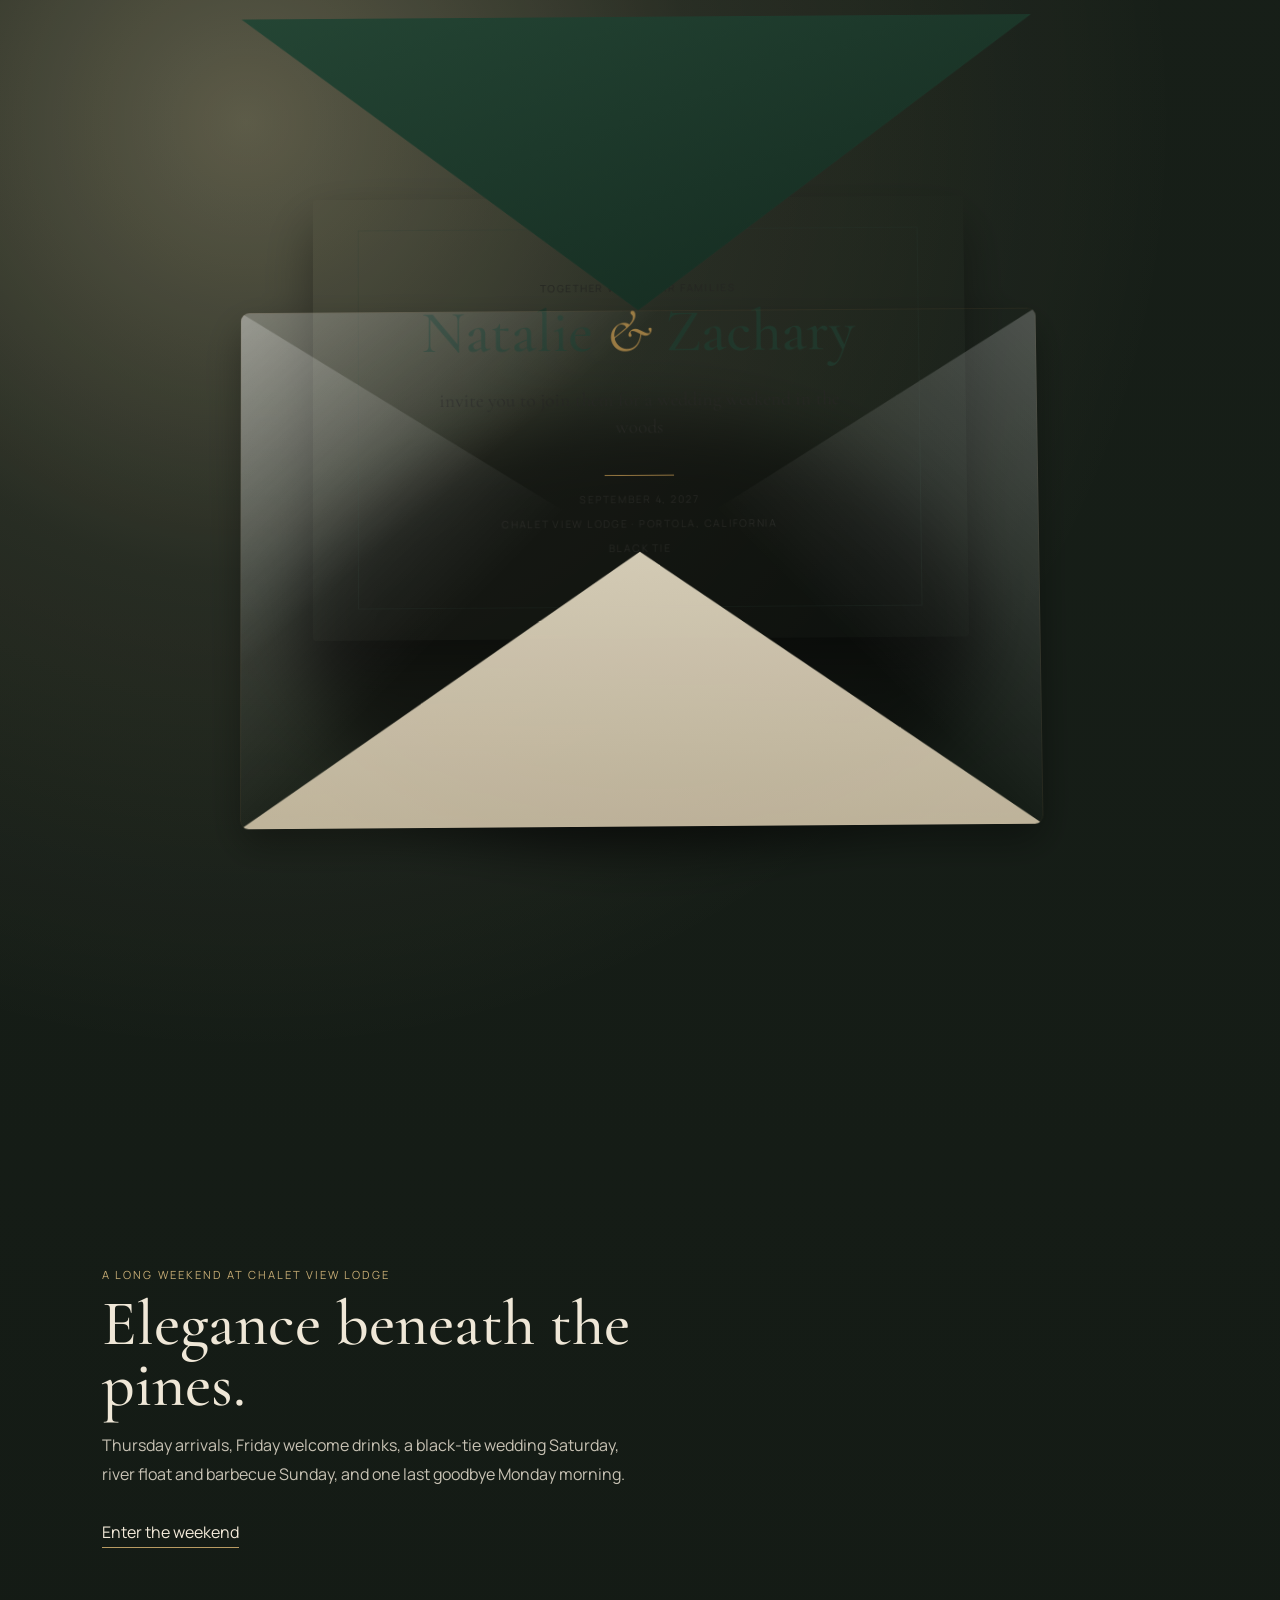
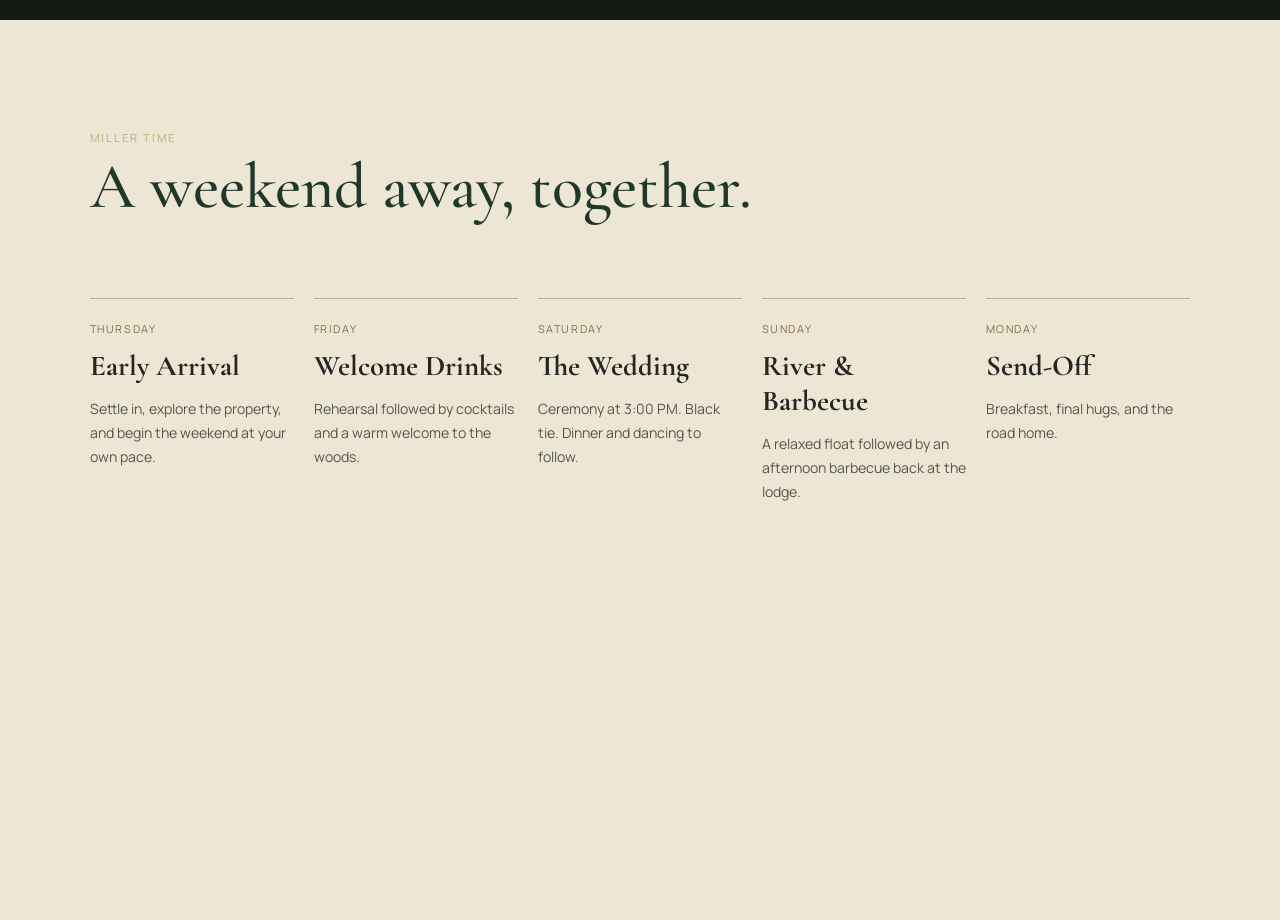
==== commit 760827f5: "Add files via upload" ====
--- a/index.html
+++ b/index.html
@@ -3,170 +3,87 @@
 <head>
   <meta charset="utf-8" />
   <meta name="viewport" content="width=device-width, initial-scale=1" />
-  <title>Natalie & Zachary | September 4, 2027</title>
+  <meta name="theme-color" content="#1e2a22" />
+  <meta name="description" content="Natalie Alwin and Zachary Miller — September 4, 2027 at Chalet View Lodge." />
+  <title>Natalie & Zachary — Chalet View Lodge</title>
   <link rel="preconnect" href="https://fonts.googleapis.com">
   <link rel="preconnect" href="https://fonts.gstatic.com" crossorigin>
-  <link href="https://fonts.googleapis.com/css2?family=Cormorant+Garamond:wght@400;500;600&family=Inter:wght@300;400;500&family=Italiana&display=swap" rel="stylesheet">
+  <link href="https://fonts.googleapis.com/css2?family=Cormorant+Garamond:wght@400;500;600&family=Manrope:wght@300;400;500&display=swap" rel="stylesheet">
   <link rel="stylesheet" href="styles.css" />
 </head>
 <body>
-  <div class="grain"></div>
+  <main>
+    <section class="hero" id="invitation">
+      <div class="ambient-light" aria-hidden="true"></div>
+      <img class="sprig" src="assets/pine-sprig.png" alt="" aria-hidden="true">
 
-  <header class="site-nav" id="siteNav">
-    <a class="brand" href="#home">N&Z</a>
-    <button class="menu-toggle" aria-label="Toggle navigation">Menu</button>
-    <nav>
-      <a href="#weekend">Weekend</a>
-      <a href="#schedule">Schedule</a>
-      <a href="#stay">Stay</a>
-      <a href="#attire">Attire</a>
-      <a href="#rsvp">RSVP</a>
-    </nav>
-  </header>
+      <div class="scene" id="scene">
+        <div class="nameplate" aria-hidden="true">
+          <span>Natalie Alwin</span>
+          <b>&</b>
+          <span>Zachary Miller</span>
+        </div>
 
-  <main>
-    <section class="intro" id="home" aria-label="Open the wedding invitation">
-      <div class="tabletop"></div>
-      <div class="intro-copy">
-        <p class="eyebrow">You’re invited</p>
-        <p class="hint">Click the seal or scroll to open</p>
+        <div class="envelope-wrap" id="envelopeWrap">
+          <div class="envelope-shadow" aria-hidden="true"></div>
+
+          <div class="invitation-card" id="invitationCard" aria-hidden="true">
+            <div class="paper-inner">
+              <p class="eyebrow">Together with their families</p>
+              <h1>Natalie <em>&</em> Zachary</h1>
+              <p class="invite-copy">invite you to join them for a wedding weekend in the woods</p>
+              <div class="rule"></div>
+              <p class="date">September 4, 2027</p>
+              <p class="venue">Chalet View Lodge · Portola, California</p>
+              <p class="attire">Black Tie</p>
+            </div>
+          </div>
+
+          <div class="envelope">
+            <div class="back"></div>
+            <div class="flap" id="flap">
+              <div class="flap-inner"></div>
+            </div>
+            <div class="pocket">
+              <div class="pocket-left"></div>
+              <div class="pocket-right"></div>
+              <div class="pocket-bottom"></div>
+            </div>
+            <button class="seal" id="seal" aria-label="Open invitation">
+              <span class="seal-ring"></span>
+              <span class="monogram">N<span>&</span>Z</span>
+            </button>
+          </div>
+        </div>
+
+        <button class="open-prompt" id="openPrompt">
+          <span>Open invitation</span>
+          <i aria-hidden="true"></i>
+        </button>
       </div>
 
-      <div class="envelope-scene" id="envelopeScene">
-        <div class="envelope-shadow"></div>
-        <div class="envelope" id="envelope">
-          <div class="envelope-back"></div>
-          <div class="liner"></div>
-
-          <div class="stationery-stack" id="stationeryStack">
-            <article class="paper photo-card card-back-left" aria-hidden="true">
-              <div class="forest-photo"><span>Chalet View Lodge</span></div>
-              <p class="hand-note">Meet us in the woods.</p>
-            </article>
-
-            <article class="paper weekend-card card-back-right">
-              <p class="small-title">The Long Weekend</p>
-              <p>Friday through Monday</p>
-              <p class="tiny">Early arrivals welcome Thursday</p>
-              <div class="rule"></div>
-              <p class="script">Miller Time</p>
-            </article>
-
-            <article class="paper invitation-card">
-              <p class="kicker">Together with their families</p>
-              <h1>Natalie Alwin<br><span>&</span><br>Zachary Miller</h1>
-              <p class="invite-copy">invite you to join them for<br>an elegant weekend in the woods</p>
-              <div class="date-lockup">
-                <span>September</span><strong>04</strong><span>2027</span>
-              </div>
-              <p class="venue">Chalet View Lodge<br>Portola, California</p>
-              <p class="dress">Black Tie</p>
-            </article>
-          </div>
-
-          <div class="front-fold fold-left"></div>
-          <div class="front-fold fold-right"></div>
-          <div class="front-fold fold-bottom"></div>
-          <div class="flap" id="flap"></div>
-          <button class="wax-seal" id="seal" aria-label="Open invitation"><span>N&Z</span></button>
-        </div>
-      </div>
-
-      <div class="scroll-cue">Scroll to enter</div>
-    </section>
-
-    <section class="transition-section" id="transitionSection">
-      <div class="floating-paper fp-one"></div>
-      <div class="floating-paper fp-two"></div>
-      <div class="transition-copy">
-        <p class="eyebrow">A wedding weekend at</p>
-        <h2>Chalet View Lodge</h2>
-        <p>Black-tie elegance, mountain air, and four days with our favorite people.</p>
+      <div class="intro-copy" id="introCopy">
+        <span class="kicker">A long weekend at Chalet View Lodge</span>
+        <h2>Elegance beneath the pines.</h2>
+        <p>Thursday arrivals, Friday welcome drinks, a black-tie wedding Saturday, river float and barbecue Sunday, and one last goodbye Monday morning.</p>
+        <a href="#weekend" class="continue-link">Enter the weekend</a>
       </div>
     </section>
 
-    <section class="editorial hero-site">
-      <div class="hero-image placeholder-image">
-        <div class="pine-silhouette"></div>
-        <div class="image-caption">Northern California · Late Summer</div>
-      </div>
-      <div class="hero-text">
-        <p class="eyebrow">September 4, 2027</p>
-        <h2>Come for the wedding.<br>Stay for Miller Time.</h2>
-        <p>We’re taking over Chalet View Lodge for a long weekend of welcome drinks, vows beneath the pines, a river float, an afternoon barbecue, and one last slow morning together.</p>
+    <section class="site-preview" id="weekend">
+      <div class="preview-inner">
+        <p class="section-label">Miller Time</p>
+        <h2>A weekend away, together.</h2>
+        <div class="schedule-grid">
+          <article><span>Thursday</span><h3>Early Arrival</h3><p>Settle in, explore the property, and begin the weekend at your own pace.</p></article>
+          <article><span>Friday</span><h3>Welcome Drinks</h3><p>Rehearsal followed by cocktails and a warm welcome to the woods.</p></article>
+          <article><span>Saturday</span><h3>The Wedding</h3><p>Ceremony at 3:00 PM. Black tie. Dinner and dancing to follow.</p></article>
+          <article><span>Sunday</span><h3>River & Barbecue</h3><p>A relaxed float followed by an afternoon barbecue back at the lodge.</p></article>
+          <article><span>Monday</span><h3>Send-Off</h3><p>Breakfast, final hugs, and the road home.</p></article>
+        </div>
       </div>
     </section>
-
-    <section class="content-section" id="weekend">
-      <div class="section-number">01</div>
-      <div class="section-heading">
-        <p class="eyebrow">The Weekend</p>
-        <h2>Camp, but make it black tie.</h2>
-      </div>
-      <div class="section-copy columns">
-        <p>Guests are welcome to arrive Thursday and settle in early. The official celebration begins Friday and carries through Monday morning.</p>
-        <p>Everyone will stay together on property, so unpack once, wander often, and make the lodge your home for the weekend.</p>
-      </div>
-    </section>
-
-    <section class="schedule-section" id="schedule">
-      <div class="schedule-header">
-        <p class="eyebrow">The Itinerary</p>
-        <h2>Four days in the pines</h2>
-      </div>
-      <div class="schedule-grid">
-        <article><span>Thursday</span><h3>Early Arrival</h3><p>Check in, settle down, and ease into the weekend.</p></article>
-        <article><span>Friday</span><h3>Welcome Drinks</h3><p>Rehearsal followed by drinks and our first night together.</p></article>
-        <article class="feature"><span>Saturday</span><h3>The Wedding</h3><p>Ceremony at 3:00 PM. Cocktails, dinner, and dancing to follow.</p><strong>Black Tie</strong></article>
-        <article><span>Sunday</span><h3>River + BBQ</h3><p>A relaxed river float followed by an afternoon barbecue.</p></article>
-        <article><span>Monday</span><h3>Send-Off</h3><p>One last breakfast and a slow goodbye.</p></article>
-      </div>
-    </section>
-
-    <section class="split-section" id="stay">
-      <div class="split-image lodge-image"><span>Your home for the weekend</span></div>
-      <div class="split-copy">
-        <p class="eyebrow">Stay With Us</p>
-        <h2>Your cabin awaits.</h2>
-        <p>Our guests will stay together at Chalet View Lodge. Room assignments, check-in details, and weekend logistics will be shared here as plans are finalized.</p>
-        <a class="text-link" href="#rsvp">View lodging details</a>
-      </div>
-    </section>
-
-    <section class="attire-section" id="attire">
-      <div class="attire-card">
-        <p class="eyebrow">Saturday Attire</p>
-        <h2>Black tie<br>in the woods.</h2>
-        <p>Tuxedos and floor-length gowns are encouraged. Portions of the celebration may take place outdoors, so choose footwear with natural terrain in mind.</p>
-      </div>
-      <div class="packing-card">
-        <p class="eyebrow">For the rest of camp</p>
-        <ul>
-          <li>Layers for cool evenings</li>
-          <li>Swimwear for the river</li>
-          <li>Comfortable weekend shoes</li>
-          <li>Your favorite camp spirit</li>
-        </ul>
-      </div>
-    </section>
-
-    <section class="rsvp-section" id="rsvp">
-      <div class="rsvp-paper">
-        <div class="brass-pin"></div>
-        <p class="eyebrow">Kindly respond</p>
-        <h2>Reserve your place at camp.</h2>
-        <p>The RSVP experience will live here once guest details and lodging assignments are ready.</p>
-        <button type="button" class="primary-button">RSVP Coming Soon</button>
-      </div>
-    </section>
-
-    <footer>
-      <p class="script">Miller Time</p>
-      <p>Natalie & Zachary · September 4, 2027</p>
-      <p>Chalet View Lodge · Portola, California</p>
-    </footer>
   </main>
-
   <script src="script.js"></script>
 </body>
 </html>
--- a/styles.css
+++ b/styles.css
@@ -1,149 +1,207 @@
-:root {
-  --ivory: #efe9dc;
-  --paper: #f6f0e5;
-  --ink: #1f241f;
-  --pine: #23382e;
-  --deep-pine: #15251e;
-  --moss: #65705c;
-  --brass: #9b6c33;
-  --wood: #3b2b20;
-  --shadow: 0 35px 80px rgba(18, 16, 12, .35);
-}
-* { box-sizing: border-box; }
-html { scroll-behavior: smooth; }
-body { margin: 0; background: var(--ivory); color: var(--ink); font-family: Inter, sans-serif; overflow-x: hidden; }
-body.opened .site-nav { opacity: 1; transform: translateY(0); }
-.grain { position: fixed; inset: 0; z-index: 100; pointer-events: none; opacity: .07; background-image: url("data:image/svg+xml,%3Csvg viewBox='0 0 180 180' xmlns='http://www.w3.org/2000/svg'%3E%3Cfilter id='n'%3E%3CfeTurbulence type='fractalNoise' baseFrequency='.9' numOctaves='4' stitchTiles='stitch'/%3E%3C/filter%3E%3Crect width='100%25' height='100%25' filter='url(%23n)' opacity='.35'/%3E%3C/svg%3E"); }
-.site-nav { position: fixed; top: 0; left: 0; right: 0; height: 72px; padding: 0 4vw; display: flex; align-items: center; justify-content: space-between; z-index: 90; background: rgba(239,233,220,.88); backdrop-filter: blur(15px); border-bottom: 1px solid rgba(31,36,31,.12); opacity: 0; transform: translateY(-100%); transition: .7s ease; }
-.brand { color: var(--pine); text-decoration: none; font: 500 28px Italiana, serif; }
-.site-nav nav { display: flex; gap: 28px; }
-.site-nav nav a { color: var(--ink); text-decoration: none; text-transform: uppercase; letter-spacing: .15em; font-size: 11px; }
-.menu-toggle { display: none; }
-.intro { min-height: 180vh; position: relative; display: flex; justify-content: center; background: #3a2b21; }
-.tabletop { position: absolute; inset: 0; background: radial-gradient(circle at 50% 10%, rgba(255,255,255,.08), transparent 35%), repeating-linear-gradient(92deg, rgba(255,255,255,.025) 0 1px, transparent 1px 95px), linear-gradient(115deg,#463225,#2b211b); }
-.tabletop:after { content:""; position:absolute; inset:0; background:linear-gradient(to bottom, rgba(0,0,0,.05), rgba(0,0,0,.5)); }
-.intro-copy { position: absolute; top: 9vh; color: #e9e1d1; text-align: center; z-index: 5; }
-.eyebrow { margin: 0 0 12px; text-transform: uppercase; letter-spacing: .22em; font-size: 11px; font-weight: 500; }
-.hint { font: 26px Cormorant Garamond, serif; margin: 0; opacity: .9; }
-.envelope-scene { position: sticky; top: 13vh; width: min(820px, 92vw); height: min(590px, 68vw); min-height: 440px; perspective: 1500px; z-index: 10; }
-.envelope-shadow { position:absolute; left: 10%; right:10%; bottom:4%; height:13%; border-radius:50%; background:rgba(0,0,0,.5); filter:blur(32px); transition:.9s; }
-.envelope { position:absolute; inset: 12% 5% 5%; transform-style: preserve-3d; }
-.envelope-back { position:absolute; inset:0; background:#c9bca4; box-shadow:var(--shadow); border:1px solid rgba(75,58,44,.25); }
-.liner { position:absolute; left: 2%; right:2%; top:2%; height:68%; clip-path:polygon(0 0,100% 0,50% 100%); background:linear-gradient(135deg,#1c3027,#344d3f); opacity:.98; }
-.front-fold { position:absolute; inset:0; z-index:6; }
-.fold-left { clip-path:polygon(0 0,51% 51%,0 100%); background:#ded2bd; }
-.fold-right { clip-path:polygon(100% 0,49% 51%,100% 100%); background:#d4c7b1; }
-.fold-bottom { clip-path:polygon(0 100%,50% 47%,100% 100%); background:#e3d7c3; }
-.flap { position:absolute; inset:0; z-index:9; transform-origin:top; transform:rotateX(0deg); clip-path:polygon(0 0,100% 0,50% 58%); background:linear-gradient(160deg,#e7dcc8,#cfc1aa); transition:transform 1.15s cubic-bezier(.2,.7,.2,1), z-index .1s 0.55s; backface-visibility:hidden; }
-.wax-seal { position:absolute; z-index:12; left:50%; top:48%; width:92px; height:92px; transform:translate(-50%,-50%); border:0; border-radius:50%; cursor:pointer; color:#e5c898; background:radial-gradient(circle at 34% 30%,#b67835,#7f431e 56%,#4d2819); box-shadow:0 10px 22px rgba(0,0,0,.4), inset 0 0 0 4px rgba(255,211,146,.12), inset 0 0 18px rgba(44,18,8,.5); transition:.5s; }
-.wax-seal span { display:grid; place-items:center; width:67px; height:67px; margin:auto; border:1px solid rgba(239,205,148,.45); border-radius:50%; font:25px Italiana, serif; }
-.wax-seal:hover { transform:translate(-50%,-50%) scale(1.06); }
-.stationery-stack { position:absolute; left:12%; right:12%; top:8%; height:92%; z-index:4; transform:translateY(34%); transition:transform 1.35s cubic-bezier(.18,.8,.22,1); }
-.paper { position:absolute; background-color:var(--paper); background-image:linear-gradient(rgba(255,255,255,.24),rgba(255,255,255,.04)), url("data:image/svg+xml,%3Csvg xmlns='http://www.w3.org/2000/svg' width='180' height='180'%3E%3Cfilter id='p'%3E%3CfeTurbulence baseFrequency='.07' numOctaves='4' seed='7'/%3E%3C/filter%3E%3Crect width='100%25' height='100%25' filter='url(%23p)' opacity='.08'/%3E%3C/svg%3E"); box-shadow:0 15px 35px rgba(40,28,20,.25); border:1px solid rgba(73,60,48,.12); }
-.invitation-card { left:15%; width:70%; height:88%; padding:7% 8%; text-align:center; z-index:5; transform:rotate(-.5deg); }
-.kicker,.dress,.venue,.invite-copy { text-transform:uppercase; letter-spacing:.16em; font-size:clamp(8px,1vw,11px); line-height:1.8; }
-.invitation-card h1 { margin:4% 0; font:500 clamp(34px,5vw,62px)/.8 Cormorant Garamond, serif; }
-.invitation-card h1 span { font-size:.58em; font-weight:400; }
-.date-lockup { display:flex; align-items:center; justify-content:center; gap:18px; margin:5% 0; }
-.date-lockup span { font:11px Inter; text-transform:uppercase; letter-spacing:.16em; }
-.date-lockup strong { font:500 clamp(34px,5vw,60px) Italiana, serif; padding:0 18px; border-left:1px solid #5f665e; border-right:1px solid #5f665e; }
-.card-back-left { width:46%; height:72%; left:-2%; top:10%; transform:rotate(-8deg); z-index:2; padding:4%; }
-.forest-photo,.lodge-image,.placeholder-image { background:radial-gradient(circle at 45% 28%,rgba(240,223,182,.45),transparent 17%), linear-gradient(to top,rgba(18,31,25,.65),transparent 60%), linear-gradient(150deg,#78806e,#34453b 52%,#17251f); position:relative; overflow:hidden; }
-.forest-photo { height:79%; }
-.forest-photo:before,.pine-silhouette:before { content:""; position:absolute; inset:15% 0 0; background:repeating-linear-gradient(89deg,transparent 0 18px,rgba(21,37,30,.85) 18px 24px,transparent 24px 44px); filter:blur(.4px); }
-.forest-photo span { position:absolute; left:10px; bottom:10px; color:white; font:11px Inter; letter-spacing:.12em; text-transform:uppercase; }
-.hand-note,.script { font:30px Cormorant Garamond, serif; font-style:italic; }
-.hand-note { margin:5% 0 0; text-align:center; }
-.weekend-card { width:43%; height:65%; right:-2%; top:17%; transform:rotate(7deg); z-index:3; padding:8% 5%; text-align:center; }
-.small-title { font:28px Cormorant Garamond,serif; margin:0 0 18px; }
-.tiny { font-size:10px; text-transform:uppercase; letter-spacing:.12em; }
-.rule { width:45px; border-top:1px solid #777; margin:20px auto; }
-.envelope.open .flap { transform:rotateX(-178deg); z-index:1; }
-.envelope.open .wax-seal { opacity:0; transform:translate(-50%,-50%) scale(.5); pointer-events:none; }
-.envelope.open .stationery-stack { transform:translateY(-28%); }
-.envelope.open + * {}
-.intro.opened .envelope-shadow { transform:scale(1.08); opacity:.7; }
-.scroll-cue { position:absolute; bottom:5vh; z-index:11; color:#e9e1d1; text-transform:uppercase; letter-spacing:.22em; font-size:10px; opacity:.75; }
-.transition-section { min-height:90vh; background:linear-gradient(#34271f,#d9d1c2 60%,var(--ivory)); position:relative; display:grid; place-items:center; overflow:hidden; }
-.transition-copy { text-align:center; max-width:700px; padding:30px; z-index:3; }
-.transition-copy h2,.section-heading h2,.schedule-header h2,.hero-text h2,.split-copy h2,.attire-card h2,.rsvp-paper h2 { font:500 clamp(48px,7vw,94px)/.95 Cormorant Garamond,serif; margin:0 0 25px; }
-.transition-copy p:last-child { font:27px/1.4 Cormorant Garamond,serif; }
-.floating-paper { position:absolute; width:38vw; height:55vw; max-height:700px; background:var(--paper); box-shadow:var(--shadow); opacity:.4; }
-.fp-one { left:-14vw; top:10%; transform:rotate(12deg); }
-.fp-two { right:-16vw; bottom:-30%; transform:rotate(-9deg); }
-.editorial { padding:11vw 8vw; }
-.hero-site { display:grid; grid-template-columns:1.2fr .8fr; gap:8vw; align-items:center; background:var(--ivory); }
-.hero-image { min-height:70vh; box-shadow:0 25px 50px rgba(25,31,25,.18); }
-.image-caption { position:absolute; bottom:24px; left:24px; color:white; text-transform:uppercase; letter-spacing:.18em; font-size:10px; }
-.hero-text p:last-child,.section-copy p,.split-copy p,.attire-card p,.rsvp-paper p { font:24px/1.55 Cormorant Garamond,serif; }
-.content-section { padding:12vw 8vw; display:grid; grid-template-columns:.18fr .8fr 1fr; gap:5vw; background:#f4efe6; }
-.section-number { font:60px Italiana,serif; color:var(--moss); }
-.columns { columns:2; column-gap:4vw; }
-.columns p { margin-top:0; break-inside:avoid; }
-.schedule-section { padding:11vw 6vw; background:var(--deep-pine); color:#f2ebdd; }
-.schedule-header { max-width:800px; margin-bottom:6vw; }
-.schedule-grid { display:grid; grid-template-columns:repeat(5,1fr); border-top:1px solid rgba(255,255,255,.25); border-bottom:1px solid rgba(255,255,255,.25); }
-.schedule-grid article { padding:35px 24px 45px; min-height:320px; border-right:1px solid rgba(255,255,255,.18); }
-.schedule-grid article:last-child { border-right:0; }
-.schedule-grid span { text-transform:uppercase; letter-spacing:.18em; font-size:10px; opacity:.7; }
-.schedule-grid h3 { font:40px/1 Cormorant Garamond,serif; margin:45px 0 22px; }
-.schedule-grid p { font:18px/1.45 Cormorant Garamond,serif; opacity:.85; }
-.schedule-grid strong { display:inline-block; margin-top:20px; text-transform:uppercase; letter-spacing:.18em; font-size:10px; color:#cfad76; }
-.split-section { display:grid; grid-template-columns:1.15fr .85fr; min-height:80vh; }
-.split-image { display:flex; align-items:end; padding:40px; color:white; text-transform:uppercase; letter-spacing:.15em; font-size:11px; }
-.split-copy { padding:9vw 7vw; display:flex; flex-direction:column; justify-content:center; background:#d8cfbe; }
-.text-link { color:var(--ink); text-transform:uppercase; letter-spacing:.18em; font-size:10px; margin-top:25px; }
-.attire-section { padding:12vw 8vw; display:grid; grid-template-columns:1.1fr .9fr; gap:7vw; background:#2f3f34; color:#f4ecdf; }
-.attire-card { border:1px solid rgba(255,255,255,.35); padding:7vw; }
-.packing-card { align-self:center; padding:4vw; }
-.packing-card ul { list-style:none; padding:0; margin:35px 0 0; }
-.packing-card li { padding:18px 0; border-bottom:1px solid rgba(255,255,255,.2); font:25px Cormorant Garamond,serif; }
-.rsvp-section { min-height:90vh; display:grid; place-items:center; padding:10vw 5vw; background:linear-gradient(rgba(239,233,220,.6),rgba(239,233,220,.92)), linear-gradient(145deg,#676b5d,#293b31); }
-.rsvp-paper { position:relative; max-width:760px; padding:9vw 8vw; text-align:center; background:var(--paper); box-shadow:var(--shadow); transform:rotate(-1deg); }
-.brass-pin { position:absolute; top:25px; left:50%; width:22px; height:22px; transform:translateX(-50%); border-radius:50%; background:radial-gradient(circle at 35% 30%,#d5b374,#8b5c28 70%); box-shadow:0 3px 8px rgba(0,0,0,.35); }
-.primary-button { margin-top:25px; padding:16px 28px; border:1px solid var(--pine); background:transparent; text-transform:uppercase; letter-spacing:.18em; font-size:10px; cursor:pointer; }
-footer { padding:10vw 5vw; text-align:center; background:#18261f; color:#efe8dc; }
-footer .script { font-size:70px; margin:0 0 25px; }
-footer p:not(.script) { text-transform:uppercase; letter-spacing:.18em; font-size:10px; }
-@media (max-width: 900px) {
-  .site-nav nav { display:none; position:absolute; top:72px; left:0; right:0; padding:25px; background:var(--ivory); flex-direction:column; }
-  .site-nav nav.active { display:flex; }
-  .menu-toggle { display:block; border:0; background:none; text-transform:uppercase; letter-spacing:.14em; font-size:10px; }
-  .envelope-scene { top:19vh; min-height:340px; }
-  .wax-seal { width:70px; height:70px; }
-  .wax-seal span { width:52px; height:52px; font-size:19px; }
-  .invitation-card { left:10%; width:80%; padding-top:8%; }
-  .card-back-left,.weekend-card { opacity:.82; }
-  .hero-site,.split-section,.attire-section { grid-template-columns:1fr; }
-  .hero-image { min-height:55vh; }
-  .content-section { grid-template-columns:1fr; }
-  .columns { columns:1; }
-  .schedule-grid { grid-template-columns:1fr; }
-  .schedule-grid article { min-height:0; border-right:0; border-bottom:1px solid rgba(255,255,255,.18); }
-  .schedule-grid h3 { margin:20px 0 12px; }
-}
-@media (max-width: 560px) {
-  .intro { min-height:155vh; }
-  .intro-copy { top:8vh; }
-  .hint { font-size:20px; }
-  .envelope-scene { width:96vw; height:74vw; min-height:290px; }
-  .envelope { inset:10% 2% 4%; }
-  .stationery-stack { left:7%; right:7%; }
-  .invitation-card { height:95%; }
-  .kicker,.dress,.venue,.invite-copy { font-size:7px; line-height:1.5; }
-  .date-lockup { gap:8px; }
-  .date-lockup span { font-size:7px; }
-  .date-lockup strong { padding:0 9px; }
-  .card-back-left { left:-4%; width:48%; }
-  .weekend-card { right:-4%; width:48%; padding-top:5%; }
-  .small-title { font-size:17px; }
-  .weekend-card p:not(.small-title):not(.script) { font-size:8px; }
-  .weekend-card .script { font-size:18px; }
-  .scroll-cue { bottom:3vh; }
-  .editorial,.content-section,.schedule-section,.attire-section { padding:24vw 7vw; }
-  .transition-copy h2,.section-heading h2,.schedule-header h2,.hero-text h2,.split-copy h2,.attire-card h2,.rsvp-paper h2 { font-size:48px; }
-  .hero-text p:last-child,.section-copy p,.split-copy p,.attire-card p,.rsvp-paper p { font-size:21px; }
-  .attire-card { padding:12vw 8vw; }
-  .rsvp-paper { padding:20vw 8vw; }
-}
-@media (prefers-reduced-motion: reduce) { * { scroll-behavior:auto !important; transition-duration:.01ms !important; animation-duration:.01ms !important; } }
+
+:root{
+  --ivory:#eee6d4;
+  --paper:#f0e8d6;
+  --pine:#20372b;
+  --pine-2:#16261e;
+  --charcoal:#252622;
+  --brass:#9c7d42;
+  --walnut:#4e3021;
+}
+*{box-sizing:border-box}
+html{scroll-behavior:smooth}
+body{
+  margin:0;
+  background:#182019;
+  color:var(--charcoal);
+  font-family:"Manrope",sans-serif;
+}
+button,a{font:inherit}
+.hero{
+  min-height:180vh;
+  position:relative;
+  background:
+    linear-gradient(rgba(14,19,15,.10),rgba(14,19,15,.38)),
+    url("assets/walnut-table.jpg") center/cover fixed;
+  overflow:hidden;
+}
+.ambient-light{
+  position:fixed; inset:-20%;
+  background:radial-gradient(circle at var(--mx,28%) var(--my,24%),rgba(255,229,177,.30),rgba(255,223,171,.08) 28%,transparent 58%);
+  pointer-events:none; mix-blend-mode:screen; z-index:2;
+  transition:background .2s linear;
+}
+.sprig{
+  position:fixed; width:min(34vw,520px); right:-5vw; top:-5vh;
+  transform:rotate(11deg); filter:drop-shadow(0 18px 18px rgba(0,0,0,.25));
+  opacity:.84; z-index:3; pointer-events:none;
+}
+.scene{
+  position:sticky; top:0; min-height:100vh;
+  display:grid; place-items:center; z-index:4;
+  perspective:1600px;
+}
+.nameplate{
+  position:absolute; top:7vh; left:50%; transform:translateX(-50%);
+  color:rgba(245,237,221,.9); display:flex; gap:.7rem; align-items:center;
+  font-family:"Cormorant Garamond",serif; font-size:clamp(1rem,1.4vw,1.35rem);
+  letter-spacing:.04em; text-shadow:0 2px 10px rgba(0,0,0,.35);
+}
+.nameplate b{font-weight:400;color:#c1a46a}
+.envelope-wrap{
+  width:min(70vw,850px); aspect-ratio:1.55/1; position:relative;
+  transform:translateY(5vh) rotateX(5deg) rotateZ(-1deg);
+  transition:transform 1.1s cubic-bezier(.2,.75,.2,1);
+}
+.envelope-shadow{
+  position:absolute; inset:13% 4% -2%;
+  background:rgba(0,0,0,.48); filter:blur(38px);
+  transform:translateY(26px) scale(.94); border-radius:50%; z-index:0;
+}
+.envelope{position:absolute; inset:0; z-index:4}
+.envelope .back{
+  position:absolute; inset:0; border-radius:9px;
+  background:
+    linear-gradient(140deg,rgba(255,255,255,.28),transparent 30%),
+    url("assets/cotton-paper.jpg") center/cover;
+  box-shadow:0 18px 42px rgba(0,0,0,.34), inset 0 0 0 1px rgba(100,76,44,.16);
+}
+.flap{
+  position:absolute; left:0; right:0; top:0; height:58%;
+  transform-origin:50% 0%;
+  transform-style:preserve-3d; z-index:8;
+  transition:transform 1.25s cubic-bezier(.22,.78,.18,1);
+}
+.flap::before{
+  content:""; position:absolute; inset:0;
+  clip-path:polygon(0 0,100% 0,50% 100%);
+  background:
+    linear-gradient(165deg,rgba(255,255,255,.38),transparent 35%),
+    url("assets/cotton-paper.jpg") center/cover;
+  box-shadow:0 10px 18px rgba(50,33,20,.18);
+  backface-visibility:hidden;
+}
+.flap-inner{
+  position:absolute; inset:0; clip-path:polygon(0 0,100% 0,50% 100%);
+  background:linear-gradient(160deg,#244534,#13281e);
+  transform:rotateX(180deg); backface-visibility:hidden;
+}
+.pocket{position:absolute; inset:0; z-index:6; overflow:hidden; border-radius:9px}
+.pocket-left,.pocket-right,.pocket-bottom{position:absolute; inset:0}
+.pocket-left{
+  clip-path:polygon(0 0,54% 52%,0 100%);
+  background:linear-gradient(135deg,rgba(255,255,255,.23),transparent 40%),url("assets/cotton-paper.jpg") center/cover;
+}
+.pocket-right{
+  clip-path:polygon(100% 0,46% 52%,100% 100%);
+  background:linear-gradient(225deg,rgba(255,255,255,.22),transparent 40%),url("assets/cotton-paper.jpg") center/cover;
+}
+.pocket-bottom{
+  clip-path:polygon(0 100%,50% 47%,100% 100%);
+  background:linear-gradient(0deg,rgba(218,204,176,.85),rgba(244,236,217,.94)),url("assets/cotton-paper.jpg") center/cover;
+  filter:drop-shadow(0 -3px 3px rgba(60,40,25,.08));
+}
+.seal{
+  position:absolute; left:50%; top:48%; transform:translate(-50%,-50%);
+  width:112px; aspect-ratio:1; border:0; border-radius:50%; cursor:pointer; z-index:12;
+  background:
+    radial-gradient(circle at 34% 30%,rgba(255,255,255,.17),transparent 16%),
+    radial-gradient(circle at 45% 44%,#365845,#20392b 62%,#13251d);
+  color:#d0b273;
+  box-shadow:0 8px 18px rgba(0,0,0,.36), inset 0 0 0 5px rgba(8,18,13,.28);
+  transition:transform .35s ease,opacity .5s ease,filter .3s ease;
+}
+.seal:hover{transform:translate(-50%,-50%) scale(1.035);filter:brightness(1.08)}
+.seal-ring{
+  position:absolute; inset:13px; border:1px solid rgba(205,176,116,.65); border-radius:50%;
+  box-shadow:inset 0 0 0 3px rgba(19,37,29,.55);
+}
+.monogram{
+  position:relative; font-family:"Cormorant Garamond",serif; font-size:37px;
+  letter-spacing:-.08em; text-shadow:0 1px 0 rgba(255,255,255,.2);
+}
+.monogram span{font-size:.72em;margin:0 .04em}
+.invitation-card{
+  position:absolute; left:9%; right:9%; top:8%; height:86%;
+  background:url("assets/cotton-paper.jpg") center/cover;
+  border-radius:4px;
+  box-shadow:0 18px 32px rgba(0,0,0,.28);
+  z-index:3;
+  transform:translateY(16%) scale(.95);
+  transition:transform 1.35s cubic-bezier(.18,.75,.15,1), box-shadow 1s ease;
+}
+.paper-inner{
+  position:absolute; inset:7%;
+  border:1px solid rgba(40,59,47,.23);
+  display:flex; flex-direction:column; align-items:center; justify-content:center;
+  text-align:center; padding:5%;
+}
+.eyebrow,.date,.venue,.attire{margin:.35rem 0;text-transform:uppercase;letter-spacing:.16em;font-size:.68rem}
+.paper-inner h1{
+  font-family:"Cormorant Garamond",serif;font-weight:500;
+  font-size:clamp(2.2rem,5vw,4.8rem);margin:.35rem 0 .6rem;color:#20372b;line-height:.9;
+}
+.paper-inner h1 em{font-weight:400;color:#9a7a42}
+.invite-copy{max-width:28rem;font-family:"Cormorant Garamond",serif;font-size:clamp(1rem,1.6vw,1.35rem);line-height:1.4}
+.rule{width:74px;height:1px;background:#9a7a42;margin:1rem 0 .7rem}
+.open-prompt{
+  position:absolute; bottom:5vh; left:50%; transform:translateX(-50%);
+  border:0;background:transparent;color:#f1eadb;letter-spacing:.14em;text-transform:uppercase;
+  font-size:.72rem;cursor:pointer;z-index:20;text-shadow:0 2px 10px rgba(0,0,0,.4);
+}
+.open-prompt i{display:block;width:1px;height:34px;background:#c7ad78;margin:13px auto 0;animation:pulse 1.8s infinite}
+@keyframes pulse{0%,100%{transform:scaleY(.45);opacity:.45}50%{transform:scaleY(1);opacity:1}}
+.hero.open .flap{transform:rotateX(176deg)}
+.hero.open .seal{transform:translate(-50%,-50%) scale(.75) rotate(-8deg);opacity:0;pointer-events:none}
+.hero.open .invitation-card{transform:translateY(-35%) scale(1);box-shadow:0 28px 55px rgba(0,0,0,.38)}
+.hero.open .envelope-wrap{transform:translateY(13vh) rotateX(2deg) rotateZ(-.4deg) scale(.94)}
+.hero.open .open-prompt{opacity:0;pointer-events:none}
+.intro-copy{
+  position:absolute; left:8vw; bottom:8vh; width:min(36rem,42vw); color:#efe7d7;
+  opacity:0; transform:translateY(35px); z-index:12;
+  transition:opacity 1s ease .7s,transform 1s ease .7s;
+}
+.hero.open .intro-copy{opacity:1;transform:translateY(0)}
+.kicker,.section-label{font-size:.7rem;letter-spacing:.18em;text-transform:uppercase;color:#c4aa73}
+.intro-copy h2,.preview-inner h2{
+  font-family:"Cormorant Garamond",serif;font-weight:500;
+  font-size:clamp(2.4rem,5vw,5.4rem);line-height:.96;margin:.55rem 0 1rem;
+}
+.intro-copy p{line-height:1.8;color:rgba(239,231,215,.82)}
+.continue-link{display:inline-block;margin-top:1rem;color:#f3ead9;text-decoration:none;border-bottom:1px solid #b99b62;padding-bottom:.25rem}
+.site-preview{background:#eee6d4;min-height:100vh;padding:11vh 7vw}
+.preview-inner{max-width:1300px;margin:0 auto}
+.preview-inner h2{color:#20372b;max-width:760px}
+.schedule-grid{display:grid;grid-template-columns:repeat(5,1fr);gap:1.2rem;margin-top:5rem}
+.schedule-grid article{border-top:1px solid rgba(32,55,43,.28);padding-top:1.1rem}
+.schedule-grid span{font-size:.68rem;text-transform:uppercase;letter-spacing:.15em;color:#846d43}
+.schedule-grid h3{font-family:"Cormorant Garamond",serif;font-size:1.8rem;margin:.6rem 0}
+.schedule-grid p{font-size:.88rem;line-height:1.7;color:#54564f}
+@media (max-width:900px){
+  .hero{min-height:150vh;background-attachment:scroll}
+  .sprig{width:58vw;right:-18vw}
+  .nameplate{top:4vh;width:90%;justify-content:center;font-size:.95rem}
+  .envelope-wrap{width:88vw;transform:translateY(2vh) rotateX(4deg)}
+  .seal{width:84px}
+  .invitation-card{left:7%;right:7%}
+  .paper-inner h1{font-size:2.7rem}
+  .intro-copy{left:8vw;right:8vw;bottom:5vh;width:auto}
+  .hero.open .envelope-wrap{transform:translateY(2vh) scale(.88)}
+  .hero.open .invitation-card{transform:translateY(-31%) scale(1)}
+  .schedule-grid{grid-template-columns:1fr 1fr}
+}
+@media (max-width:560px){
+  .hero{min-height:165vh}
+  .envelope-wrap{width:94vw}
+  .nameplate{display:none}
+  .sprig{opacity:.65}
+  .paper-inner{inset:6%;padding:8% 6%}
+  .eyebrow,.date,.venue,.attire{font-size:.52rem}
+  .invite-copy{font-size:.92rem}
+  .paper-inner h1{font-size:2.15rem}
+  .intro-copy h2{font-size:2.75rem}
+  .schedule-grid{grid-template-columns:1fr}
+}
+@media (prefers-reduced-motion:reduce){
+  *{scroll-behavior:auto!important;transition:none!important;animation:none!important}
+}
